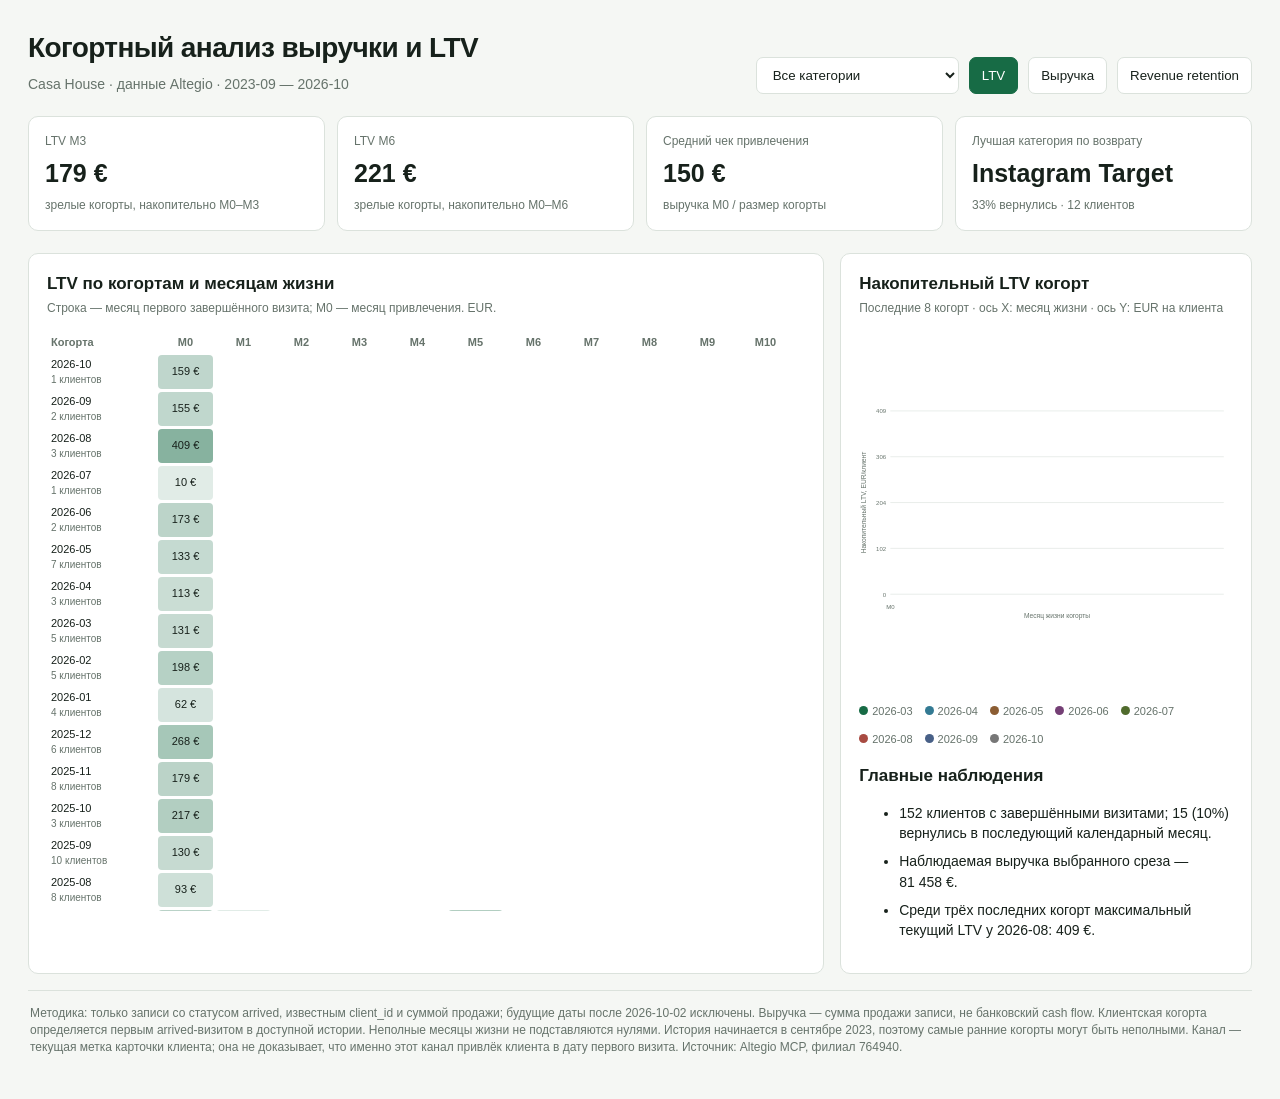
==== dashboards/index.html @ e042824f "Add Altegio cohort and LTV dashboard Co-authored-by: Cursor <cursoragent@cursor.com>" ====
<!doctype html>
<html lang="ru">
<head>
  <meta charset="utf-8">
  <meta name="viewport" content="width=device-width,initial-scale=1">
  <title>Casa House — когорты и LTV</title>
  <style>
    :root{--bg:#f5f7f4;--panel:#fff;--ink:#17211b;--muted:#66736b;--line:#dbe2dc;--accent:#176b45;--accent2:#96c7aa;--warn:#9a5b13}
    *{box-sizing:border-box} body{margin:0;background:var(--bg);color:var(--ink);font:14px/1.45 Inter,Segoe UI,Arial,sans-serif}
    .wrap{max-width:1440px;margin:auto;padding:28px}.top{display:flex;justify-content:space-between;gap:24px;align-items:flex-end}
    h1{font-size:28px;margin:0 0 5px;letter-spacing:-.6px}.sub,.note{color:var(--muted)} .controls{display:flex;gap:10px;flex-wrap:wrap}
    select,button{border:1px solid var(--line);background:var(--panel);padding:9px 12px;border-radius:7px;color:var(--ink)}
    button.active{background:var(--accent);color:#fff;border-color:var(--accent)}
    .kpis{display:grid;grid-template-columns:repeat(4,1fr);gap:12px;margin:22px 0}.kpi{background:var(--panel);border:1px solid var(--line);padding:16px;border-radius:10px}
    .kpi .label{color:var(--muted);font-size:12px}.kpi .value{font-size:25px;font-weight:700;margin:5px 0}.kpi .meta{font-size:12px;color:var(--muted)}
    .grid{display:grid;grid-template-columns:minmax(0,1.45fr) minmax(340px,.75fr);gap:16px}.panel{background:var(--panel);border:1px solid var(--line);border-radius:10px;padding:18px;min-width:0}
    h2{font-size:17px;margin:0 0 3px}.caption{font-size:12px;color:var(--muted);margin-bottom:14px}
    .heat-wrap{overflow:auto;max-height:580px}.heat{border-collapse:separate;border-spacing:3px;width:100%;min-width:760px}
    .heat th{font-size:11px;color:var(--muted);font-weight:600;position:sticky;top:0;background:var(--panel);z-index:1}.heat td{height:34px;text-align:center;font-size:11px;border-radius:4px;min-width:55px}
    .heat td:first-child,.heat th:first-child{text-align:left;position:sticky;left:0;background:var(--panel);z-index:2;min-width:105px}
    .cohort-size{display:block;color:var(--muted);font-size:10px}.chart{width:100%;height:360px}.legend{display:flex;gap:12px;flex-wrap:wrap;font-size:11px;color:var(--muted);margin-top:8px}
    .dot{width:9px;height:9px;border-radius:50%;display:inline-block;margin-right:4px}.insights{margin-top:16px}.insights li{margin:8px 0}
    .foot{margin-top:16px;padding:14px 2px;border-top:1px solid var(--line);font-size:12px;color:var(--muted)}
    @media(max-width:900px){.wrap{padding:16px}.top{display:block}.controls{margin-top:14px}.kpis{grid-template-columns:repeat(2,1fr)}.grid{grid-template-columns:1fr}}
  </style>
</head>
<body>
<main class="wrap">
  <div class="top">
    <div><h1>Когортный анализ выручки и LTV</h1><div class="sub">Casa House · данные Altegio · <span id="period"></span></div></div>
    <div class="controls">
      <select id="channel" aria-label="Маркетинговый канал"></select>
      <button class="metric active" data-metric="ltv">LTV</button>
      <button class="metric" data-metric="revenue">Выручка</button>
      <button class="metric" data-metric="retention">Revenue retention</button>
    </div>
  </div>
  <section class="kpis">
    <div class="kpi"><div class="label">LTV M3</div><div class="value" id="m3">—</div><div class="meta">зрелые когорты, накопительно M0–M3</div></div>
    <div class="kpi"><div class="label">LTV M6</div><div class="value" id="m6">—</div><div class="meta">зрелые когорты, накопительно M0–M6</div></div>
    <div class="kpi"><div class="label">Средний чек привлечения</div><div class="value" id="m0">—</div><div class="meta">выручка M0 / размер когорты</div></div>
    <div class="kpi"><div class="label">Лучшая категория по возврату</div><div class="value" id="topChannel">—</div><div class="meta" id="topChannelMeta">доля клиентов с визитом M1+</div></div>
  </section>
  <div class="grid">
    <section class="panel">
      <h2 id="heatTitle">LTV по когортам и месяцам жизни</h2>
      <div class="caption">Строка — месяц первого завершённого визита; M0 — месяц привлечения. EUR.</div>
      <div class="heat-wrap"><table class="heat" id="heat"></table></div>
    </section>
    <section class="panel">
      <h2>Накопительный LTV когорт</h2>
      <div class="caption">Последние 8 когорт · ось X: месяц жизни · ось Y: EUR на клиента</div>
      <svg class="chart" id="chart" viewBox="0 0 620 360" role="img" aria-label="Кривые накопительного LTV"></svg>
      <div class="legend" id="legend"></div>
      <div class="insights"><h2>Главные наблюдения</h2><ul id="insights"></ul></div>
    </section>
  </div>
  <div class="foot">
    Методика: только записи со статусом arrived, известным client_id и суммой продажи; будущие даты после 2026-10-02 исключены.
    Выручка — сумма продажи записи, не банковский cash flow. Клиентская когорта определяется первым arrived-визитом в доступной истории.
    Неполные месяцы жизни не подставляются нулями. История начинается в сентябре 2023, поэтому самые ранние когорты могут быть неполными.
    Канал — текущая метка карточки клиента; она не доказывает, что именно этот канал привлёк клиента в дату первого визита.
    Источник: Altegio MCP, филиал 764940.
  </div>
</main>
<script>
const DATA=[{"client_id":153761748,"month":"2023-09","revenue":23.18,"visits":1,"cohort":"2023-09","age":0,"channel":"Без маркетинговой метки"},{"client_id":153761790,"month":"2023-09","revenue":112.14,"visits":1,"cohort":"2023-09","age":0,"channel":"Instagram Target"},{"client_id":154278441,"month":"2023-09","revenue":102.33,"visits":2,"cohort":"2023-09","age":0,"channel":"Без маркетинговой метки"},{"client_id":154916694,"month":"2023-09","revenue":21.0,"visits":1,"cohort":"2023-09","age":0,"channel":"Без маркетинговой метки"},{"client_id":153614853,"month":"2023-10","revenue":52.0,"visits":2,"cohort":"2023-10","age":0,"channel":"Instagram Target"},{"client_id":153761742,"month":"2023-10","revenue":31.0,"visits":1,"cohort":"2023-10","age":0,"channel":"Без маркетинговой метки"},{"client_id":153761748,"month":"2023-10","revenue":832.54,"visits":14,"cohort":"2023-09","age":1,"channel":"Без маркетинговой метки"},{"client_id":153761790,"month":"2023-10","revenue":302.65,"visits":3,"cohort":"2023-09","age":1,"channel":"Instagram Target"},{"client_id":154278441,"month":"2023-10","revenue":290.88,"visits":7,"cohort":"2023-09","age":1,"channel":"Без маркетинговой метки"},{"client_id":155169674,"month":"2023-10","revenue":24.0,"visits":1,"cohort":"2023-10","age":0,"channel":"Без маркетинговой метки"},{"client_id":155169994,"month":"2023-10","revenue":9.35,"visits":1,"cohort":"2023-10","age":0,"channel":"Без маркетинговой метки"},{"client_id":155170755,"month":"2023-10","revenue":171.0,"visits":2,"cohort":"2023-10","age":0,"channel":"Без маркетинговой метки"},{"client_id":155494317,"month":"2023-10","revenue":150.0,"visits":1,"cohort":"2023-10","age":0,"channel":"Без маркетинговой метки"},{"client_id":153614853,"month":"2023-11","revenue":31.0,"visits":1,"cohort":"2023-10","age":1,"channel":"Instagram Target"},{"client_id":153761748,"month":"2023-11","revenue":769.85,"visits":6,"cohort":"2023-09","age":2,"channel":"Без маркетинговой метки"},{"client_id":153761790,"month":"2023-11","revenue":275.9,"visits":3,"cohort":"2023-09","age":2,"channel":"Instagram Target"},{"client_id":154278441,"month":"2023-11","revenue":1286.31,"visits":14,"cohort":"2023-09","age":2,"channel":"Без маркетинговой метки"},{"client_id":155739421,"month":"2023-11","revenue":110.0,"visits":1,"cohort":"2023-11","age":0,"channel":"Без маркетинговой метки"},{"client_id":155803812,"month":"2023-11","revenue":102.0,"visits":1,"cohort":"2023-11","age":0,"channel":"Без маркетинговой метки"},{"client_id":155818554,"month":"2023-11","revenue":34.0,"visits":1,"cohort":"2023-11","age":0,"channel":"Без маркетинговой метки"},{"client_id":156059361,"month":"2023-11","revenue":95.0,"visits":1,"cohort":"2023-11","age":0,"channel":"Без маркетинговой метки"},{"client_id":156081767,"month":"2023-11","revenue":30.0,"visits":1,"cohort":"2023-11","age":0,"channel":"Без маркетинговой метки"},{"client_id":156122861,"month":"2023-11","revenue":90.0,"visits":1,"cohort":"2023-11","age":0,"channel":"Без маркетинговой метки"},{"client_id":156232865,"month":"2023-11","revenue":35.0,"visits":1,"cohort":"2023-11","age":0,"channel":"Без маркетинговой метки"},{"client_id":153761748,"month":"2023-12","revenue":91.67,"visits":2,"cohort":"2023-09","age":3,"channel":"Без маркетинговой метки"},{"client_id":153761790,"month":"2023-12","revenue":80.1,"visits":1,"cohort":"2023-09","age":3,"channel":"Instagram Target"},{"client_id":153761742,"month":"2024-01","revenue":84.55,"visits":1,"cohort":"2023-10","age":3,"channel":"Без маркетинговой метки"},{"client_id":153761748,"month":"2024-01","revenue":281.24,"visits":6,"cohort":"2023-09","age":4,"channel":"Без маркетинговой метки"},{"client_id":153761790,"month":"2024-01","revenue":10.68,"visits":1,"cohort":"2023-09","age":4,"channel":"Instagram Target"},{"client_id":157212217,"month":"2024-01","revenue":180.0,"visits":2,"cohort":"2024-01","age":0,"channel":"Без маркетинговой метки"},{"client_id":157288006,"month":"2024-01","revenue":95.0,"visits":1,"cohort":"2024-01","age":0,"channel":"Без маркетинговой метки"},{"client_id":153761748,"month":"2024-02","revenue":367.57,"visits":7,"cohort":"2023-09","age":5,"channel":"Без маркетинговой метки"},{"client_id":153761790,"month":"2024-02","revenue":204.7,"visits":1,"cohort":"2023-09","age":5,"channel":"Instagram Target"},{"client_id":155327730,"month":"2024-02","revenue":28.0,"visits":1,"cohort":"2024-02","age":0,"channel":"Без маркетинговой метки"},{"client_id":153761748,"month":"2024-03","revenue":697.76,"visits":9,"cohort":"2023-09","age":6,"channel":"Без маркетинговой метки"},{"client_id":153761790,"month":"2024-03","revenue":176.22,"visits":4,"cohort":"2023-09","age":6,"channel":"Instagram Target"},{"client_id":153761801,"month":"2024-03","revenue":28.0,"visits":1,"cohort":"2024-03","age":0,"channel":"Без маркетинговой метки"},{"client_id":158802841,"month":"2024-03","revenue":140.0,"visits":1,"cohort":"2024-03","age":0,"channel":"Без маркетинговой метки"},{"client_id":153614853,"month":"2024-04","revenue":26.7,"visits":1,"cohort":"2023-10","age":6,"channel":"Instagram Target"},{"client_id":153761742,"month":"2024-04","revenue":301.71,"visits":3,"cohort":"2023-10","age":6,"channel":"Без маркетинговой метки"},{"client_id":153761748,"month":"2024-04","revenue":702.21,"visits":9,"cohort":"2023-09","age":7,"channel":"Без маркетинговой метки"},{"client_id":153761779,"month":"2024-04","revenue":85.0,"visits":1,"cohort":"2024-04","age":0,"channel":"Без маркетинговой метки"},{"client_id":153761790,"month":"2024-04","revenue":239.41,"visits":3,"cohort":"2023-09","age":7,"channel":"Instagram Target"},{"client_id":153763991,"month":"2024-04","revenue":399.9,"visits":3,"cohort":"2024-04","age":0,"channel":"Instagram Target"},{"client_id":154385954,"month":"2024-04","revenue":120.0,"visits":1,"cohort":"2024-04","age":0,"channel":"Instagram Target"},{"client_id":155818554,"month":"2024-04","revenue":800.0,"visits":1,"cohort":"2023-11","age":5,"channel":"Без маркетинговой метки"},{"client_id":155895965,"month":"2024-04","revenue":330.0,"visits":1,"cohort":"2024-04","age":0,"channel":"Без маркетинговой метки"},{"client_id":158764112,"month":"2024-04","revenue":30.0,"visits":1,"cohort":"2024-04","age":0,"channel":"Без маркетинговой метки"},{"client_id":158873533,"month":"2024-04","revenue":150.0,"visits":1,"cohort":"2024-04","age":0,"channel":"Без маркетинговой метки"},{"client_id":158896602,"month":"2024-04","revenue":140.0,"visits":1,"cohort":"2024-04","age":0,"channel":"Без маркетинговой метки"},{"client_id":158898529,"month":"2024-04","revenue":95.0,"visits":1,"cohort":"2024-04","age":0,"channel":"Без маркетинговой метки"},{"client_id":158962919,"month":"2024-04","revenue":95.0,"visits":1,"cohort":"2024-04","age":0,"channel":"Без маркетинговой метки"},{"client_id":158973062,"month":"2024-04","revenue":115.0,"visits":3,"cohort":"2024-04","age":0,"channel":"Без маркетинговой метки"},{"client_id":159277956,"month":"2024-04","revenue":110.0,"visits":1,"cohort":"2024-04","age":0,"channel":"Без маркетинговой метки"},{"client_id":159294472,"month":"2024-04","revenue":394.0,"visits":2,"cohort":"2024-04","age":0,"channel":"Без маркетинговой метки"},{"client_id":153614853,"month":"2024-05","revenue":44.5,"visits":1,"cohort":"2023-10","age":7,"channel":"Instagram Target"},{"client_id":153761748,"month":"2024-05","revenue":731.71,"visits":3,"cohort":"2023-09","age":8,"channel":"Без маркетинговой метки"},{"client_id":153761790,"month":"2024-05","revenue":11.57,"visits":1,"cohort":"2023-09","age":8,"channel":"Instagram Target"},{"client_id":160080041,"month":"2024-05","revenue":159.0,"visits":1,"cohort":"2024-05","age":0,"channel":"Без маркетинговой метки"},{"client_id":160107156,"month":"2024-05","revenue":95.0,"visits":1,"cohort":"2024-05","age":0,"channel":"Без маркетинговой метки"},{"client_id":153761748,"month":"2024-06","revenue":218.4,"visits":4,"cohort":"2023-09","age":9,"channel":"Без маркетинговой метки"},{"client_id":153761767,"month":"2024-06","revenue":800.0,"visits":1,"cohort":"2024-06","age":0,"channel":"Без маркетинговой метки"},{"client_id":153761748,"month":"2024-07","revenue":696.87,"visits":7,"cohort":"2023-09","age":10,"channel":"Без маркетинговой метки"},{"client_id":153761790,"month":"2024-07","revenue":718.23,"visits":6,"cohort":"2023-09","age":10,"channel":"Instagram Target"},{"client_id":153763991,"month":"2024-07","revenue":354.22,"visits":4,"cohort":"2024-04","age":3,"channel":"Instagram Target"},{"client_id":155803812,"month":"2024-07","revenue":21.0,"visits":1,"cohort":"2023-11","age":8,"channel":"Без маркетинговой метки"},{"client_id":155818554,"month":"2024-07","revenue":263.65,"visits":4,"cohort":"2023-11","age":8,"channel":"Без маркетинговой метки"},{"client_id":161873631,"month":"2024-07","revenue":50.0,"visits":1,"cohort":"2024-07","age":0,"channel":"Без маркетинговой метки"},{"client_id":153761742,"month":"2024-08","revenue":95.0,"visits":1,"cohort":"2023-10","age":10,"channel":"Без маркетинговой метки"},{"client_id":153761748,"month":"2024-08","revenue":773.41,"visits":8,"cohort":"2023-09","age":11,"channel":"Без маркетинговой метки"},{"client_id":153761790,"month":"2024-08","revenue":498.4,"visits":7,"cohort":"2023-09","age":11,"channel":"Instagram Target"},{"client_id":153763991,"month":"2024-08","revenue":206.25,"visits":3,"cohort":"2024-04","age":4,"channel":"Instagram Target"},{"client_id":154278441,"month":"2024-08","revenue":231.4,"visits":2,"cohort":"2023-09","age":11,"channel":"Без маркетинговой метки"},{"client_id":162089321,"month":"2024-08","revenue":150.0,"visits":1,"cohort":"2024-08","age":0,"channel":"Без маркетинговой метки"},{"client_id":162107650,"month":"2024-08","revenue":65.0,"visits":1,"cohort":"2024-08","age":0,"channel":"Без маркетинговой метки"},{"client_id":153761742,"month":"2024-09","revenue":8.9,"visits":1,"cohort":"2023-10","age":11,"channel":"Без маркетинговой метки"},{"client_id":153761748,"month":"2024-09","revenue":997.69,"visits":12,"cohort":"2023-09","age":12,"channel":"Без маркетинговой метки"},{"client_id":153761790,"month":"2024-09","revenue":672.21,"visits":7,"cohort":"2023-09","age":12,"channel":"Instagram Target"},{"client_id":154385954,"month":"2024-09","revenue":84.6,"visits":1,"cohort":"2024-04","age":5,"channel":"Instagram Target"},{"client_id":162835667,"month":"2024-09","revenue":30.0,"visits":1,"cohort":"2024-09","age":0,"channel":"Без маркетинговой метки"},{"client_id":163456865,"month":"2024-09","revenue":17.0,"visits":1,"cohort":"2024-09","age":0,"channel":"Без маркетинговой метки"},{"client_id":153761748,"month":"2024-10","revenue":1224.64,"visits":14,"cohort":"2023-09","age":13,"channel":"Без маркетинговой метки"},{"client_id":153761790,"month":"2024-10","revenue":797.11,"visits":8,"cohort":"2023-09","age":13,"channel":"Instagram Target"},{"client_id":153763991,"month":"2024-10","revenue":93.45,"visits":1,"cohort":"2024-04","age":6,"channel":"Instagram Target"},{"client_id":154278441,"month":"2024-10","revenue":810.79,"visits":8,"cohort":"2023-09","age":13,"channel":"Без маркетинговой метки"},{"client_id":156081767,"month":"2024-10","revenue":0.0,"visits":1,"cohort":"2023-11","age":11,"channel":"Без маркетинговой метки"},{"client_id":163781222,"month":"2024-10","revenue":95.0,"visits":1,"cohort":"2024-10","age":0,"channel":"Без маркетинговой метки"},{"client_id":163820938,"month":"2024-10","revenue":120.0,"visits":1,"cohort":"2024-10","age":0,"channel":"Без маркетинговой метки"},{"client_id":163926652,"month":"2024-10","revenue":115.0,"visits":1,"cohort":"2024-10","age":0,"channel":"Без маркетинговой метки"},{"client_id":164232937,"month":"2024-10","revenue":115.0,"visits":1,"cohort":"2024-10","age":0,"channel":"Без маркетинговой метки"},{"client_id":153614847,"month":"2024-11","revenue":85.0,"visits":1,"cohort":"2024-11","age":0,"channel":"Без маркетинговой метки"},{"client_id":153614853,"month":"2024-11","revenue":615.85,"visits":4,"cohort":"2023-10","age":13,"channel":"Instagram Target"},{"client_id":153761742,"month":"2024-11","revenue":213.6,"visits":2,"cohort":"2023-10","age":13,"channel":"Без маркетинговой метки"},{"client_id":153761748,"month":"2024-11","revenue":1193.49,"visits":12,"cohort":"2023-09","age":14,"channel":"Без маркетинговой метки"},{"client_id":153761767,"month":"2024-11","revenue":124.6,"visits":1,"cohort":"2024-06","age":5,"channel":"Без маркетинговой метки"},{"client_id":153761790,"month":"2024-11","revenue":1681.35,"visits":12,"cohort":"2023-09","age":14,"channel":"Instagram Target"},{"client_id":153763991,"month":"2024-11","revenue":1430.71,"visits":11,"cohort":"2024-04","age":7,"channel":"Instagram Target"},{"client_id":154278441,"month":"2024-11","revenue":106.8,"visits":1,"cohort":"2023-09","age":14,"channel":"Без маркетинговой метки"},{"client_id":154385954,"month":"2024-11","revenue":42.3,"visits":1,"cohort":"2024-04","age":7,"channel":"Instagram Target"},{"client_id":160107156,"month":"2024-11","revenue":150.0,"visits":1,"cohort":"2024-05","age":6,"channel":"Без маркетинговой метки"},{"client_id":164500538,"month":"2024-11","revenue":235.0,"visits":2,"cohort":"2024-11","age":0,"channel":"Без маркетинговой метки"},{"client_id":164784622,"month":"2024-11","revenue":10.0,"visits":1,"cohort":"2024-11","age":0,"channel":"Без маркетинговой метки"},{"client_id":164784641,"month":"2024-11","revenue":120.0,"visits":1,"cohort":"2024-11","age":0,"channel":"Без маркетинговой метки"},{"client_id":164798541,"month":"2024-11","revenue":95.0,"visits":1,"cohort":"2024-11","age":0,"channel":"Без маркетинговой метки"},{"client_id":165149963,"month":"2024-11","revenue":300.0,"visits":1,"cohort":"2024-11","age":0,"channel":"Без маркетинговой метки"},{"client_id":153761742,"month":"2024-12","revenue":0.0,"visits":2,"cohort":"2023-10","age":14,"channel":"Без маркетинговой метки"},{"client_id":153761748,"month":"2024-12","revenue":133.5,"visits":2,"cohort":"2023-09","age":15,"channel":"Без маркетинговой метки"},{"client_id":153761790,"month":"2024-12","revenue":84.55,"visits":1,"cohort":"2023-09","age":15,"channel":"Instagram Target"},{"client_id":153763991,"month":"2024-12","revenue":213.6,"visits":3,"cohort":"2024-04","age":8,"channel":"Instagram Target"},{"client_id":154278441,"month":"2024-12","revenue":360.45,"visits":4,"cohort":"2023-09","age":15,"channel":"Без маркетинговой метки"},{"client_id":165262651,"month":"2024-12","revenue":515.0,"visits":1,"cohort":"2024-12","age":0,"channel":"Без маркетинговой метки"},{"client_id":165681209,"month":"2024-12","revenue":115.0,"visits":1,"cohort":"2024-12","age":0,"channel":"Без маркетинговой метки"},{"client_id":153614853,"month":"2025-01","revenue":289.25,"visits":3,"cohort":"2023-10","age":15,"channel":"Instagram Target"},{"client_id":153761742,"month":"2025-01","revenue":8.9,"visits":1,"cohort":"2023-10","age":15,"channel":"Без маркетинговой метки"},{"client_id":153761748,"month":"2025-01","revenue":311.5,"visits":6,"cohort":"2023-09","age":16,"channel":"Без маркетинговой метки"},{"client_id":153761790,"month":"2025-01","revenue":0.0,"visits":1,"cohort":"2023-09","age":16,"channel":"Instagram Target"},{"client_id":153763991,"month":"2025-01","revenue":115.7,"visits":3,"cohort":"2024-04","age":9,"channel":"Instagram Target"},{"client_id":166580262,"month":"2025-01","revenue":0.0,"visits":1,"cohort":"2025-01","age":0,"channel":"Без маркетинговой метки"},{"client_id":166684093,"month":"2025-01","revenue":120.0,"visits":1,"cohort":"2025-01","age":0,"channel":"Без маркетинговой метки"},{"client_id":166828646,"month":"2025-01","revenue":140.0,"visits":1,"cohort":"2025-01","age":0,"channel":"Без маркетинговой метки"},{"client_id":166875135,"month":"2025-01","revenue":300.0,"visits":1,"cohort":"2025-01","age":0,"channel":"Без маркетинговой метки"},{"client_id":153614853,"month":"2025-02","revenue":178.0,"visits":1,"cohort":"2023-10","age":16,"channel":"Instagram Target"},{"client_id":153761748,"month":"2025-02","revenue":80.1,"visits":2,"cohort":"2023-09","age":17,"channel":"Без маркетинговой метки"},{"client_id":153761790,"month":"2025-02","revenue":80.1,"visits":3,"cohort":"2023-09","age":17,"channel":"Instagram Target"},{"client_id":166875135,"month":"2025-02","revenue":384.55,"visits":2,"cohort":"2025-01","age":1,"channel":"Без маркетинговой метки"},{"client_id":153614853,"month":"2025-03","revenue":8.9,"visits":1,"cohort":"2023-10","age":17,"channel":"Instagram Target"},{"client_id":153761742,"month":"2025-03","revenue":155.75,"visits":4,"cohort":"2023-10","age":17,"channel":"Без маркетинговой метки"},{"client_id":153761748,"month":"2025-03","revenue":178.0,"visits":5,"cohort":"2023-09","age":18,"channel":"Без маркетинговой метки"},{"client_id":153761790,"month":"2025-03","revenue":221.61,"visits":3,"cohort":"2023-09","age":18,"channel":"Instagram Target"},{"client_id":153763991,"month":"2025-03","revenue":614.1,"visits":9,"cohort":"2024-04","age":11,"channel":"Instagram Target"},{"client_id":166580262,"month":"2025-03","revenue":30.0,"visits":1,"cohort":"2025-01","age":2,"channel":"Без маркетинговой метки"},{"client_id":168554685,"month":"2025-03","revenue":80.0,"visits":2,"cohort":"2025-03","age":0,"channel":"Без маркетинговой метки"},{"client_id":168755983,"month":"2025-03","revenue":210.0,"visits":2,"cohort":"2025-03","age":0,"channel":"Без маркетинговой метки"},{"client_id":153761748,"month":"2025-04","revenue":3.35,"visits":1,"cohort":"2023-09","age":19,"channel":"Без маркетинговой метки"},{"client_id":153761790,"month":"2025-04","revenue":258.05,"visits":6,"cohort":"2023-09","age":19,"channel":"Instagram Target"},{"client_id":153763991,"month":"2025-04","revenue":159.31,"visits":3,"cohort":"2024-04","age":12,"channel":"Instagram Target"},{"client_id":169623187,"month":"2025-04","revenue":240.0,"visits":2,"cohort":"2025-04","age":0,"channel":"Без маркетинговой метки"},{"client_id":153761748,"month":"2025-05","revenue":594.0,"visits":7,"cohort":"2023-09","age":20,"channel":"Без маркетинговой метки"},{"client_id":153761790,"month":"2025-05","revenue":243.15,"visits":12,"cohort":"2023-09","age":20,"channel":"Instagram Target"},{"client_id":170262513,"month":"2025-05","revenue":105.0,"visits":1,"cohort":"2025-05","age":0,"channel":"Без маркетинговой метки"},{"client_id":170357721,"month":"2025-05","revenue":40.0,"visits":1,"cohort":"2025-05","age":0,"channel":"Без маркетинговой метки"},{"client_id":170539470,"month":"2025-05","revenue":400.0,"visits":1,"cohort":"2025-05","age":0,"channel":"Без маркетинговой метки"},{"client_id":170564317,"month":"2025-05","revenue":115.0,"visits":1,"cohort":"2025-05","age":0,"channel":"Без маркетинговой метки"},{"client_id":170601918,"month":"2025-05","revenue":30.0,"visits":1,"cohort":"2025-05","age":0,"channel":"Без маркетинговой метки"},{"client_id":170607389,"month":"2025-05","revenue":140.0,"visits":1,"cohort":"2025-05","age":0,"channel":"Без маркетинговой метки"},{"client_id":170622195,"month":"2025-05","revenue":95.0,"visits":1,"cohort":"2025-05","age":0,"channel":"Без маркетинговой метки"},{"client_id":153761742,"month":"2025-06","revenue":534.37,"visits":8,"cohort":"2023-10","age":20,"channel":"Без маркетинговой метки"},{"client_id":153761748,"month":"2025-06","revenue":399.35,"visits":14,"cohort":"2023-09","age":21,"channel":"Без маркетинговой метки"},{"client_id":153761790,"month":"2025-06","revenue":7106.13,"visits":17,"cohort":"2023-09","age":21,"channel":"Instagram Target"},{"client_id":153763991,"month":"2025-06","revenue":571.29,"visits":13,"cohort":"2024-04","age":14,"channel":"Instagram Target"},{"client_id":170698420,"month":"2025-06","revenue":60.0,"visits":1,"cohort":"2025-06","age":0,"channel":"Без маркетинговой метки"},{"client_id":170708044,"month":"2025-06","revenue":95.0,"visits":1,"cohort":"2025-06","age":0,"channel":"Без маркетинговой метки"},{"client_id":170759942,"month":"2025-06","revenue":159.0,"visits":1,"cohort":"2025-06","age":0,"channel":"Без маркетинговой метки"},{"client_id":171160646,"month":"2025-06","revenue":140.0,"visits":1,"cohort":"2025-06","age":0,"channel":"Без маркетинговой метки"},{"client_id":171239705,"month":"2025-06","revenue":450.0,"visits":1,"cohort":"2025-06","age":0,"channel":"Без маркетинговой метки"},{"client_id":171333267,"month":"2025-06","revenue":159.0,"visits":1,"cohort":"2025-06","age":0,"channel":"Без маркетинговой метки"},{"client_id":171496857,"month":"2025-06","revenue":159.0,"visits":1,"cohort":"2025-06","age":0,"channel":"Без маркетинговой метки"},{"client_id":171524235,"month":"2025-06","revenue":159.0,"visits":1,"cohort":"2025-06","age":0,"channel":"Без маркетинговой метки"},{"client_id":153761748,"month":"2025-07","revenue":31.45,"visits":3,"cohort":"2023-09","age":22,"channel":"Без маркетинговой метки"},{"client_id":153761790,"month":"2025-07","revenue":660.53,"visits":18,"cohort":"2023-09","age":22,"channel":"Instagram Target"},{"client_id":154385954,"month":"2025-07","revenue":83.7,"visits":2,"cohort":"2024-04","age":15,"channel":"Instagram Target"},{"client_id":170753109,"month":"2025-07","revenue":325.0,"visits":3,"cohort":"2025-07","age":0,"channel":"Без маркетинговой метки"},{"client_id":171946369,"month":"2025-07","revenue":159.0,"visits":1,"cohort":"2025-07","age":0,"channel":"Без маркетинговой метки"},{"client_id":171969512,"month":"2025-07","revenue":259.0,"visits":1,"cohort":"2025-07","age":0,"channel":"Без маркетинговой метки"},{"client_id":172305895,"month":"2025-07","revenue":159.0,"visits":1,"cohort":"2025-07","age":0,"channel":"Без маркетинговой метки"},{"client_id":172333729,"month":"2025-07","revenue":27.0,"visits":1,"cohort":"2025-07","age":0,"channel":"Без маркетинговой метки"},{"client_id":172457021,"month":"2025-07","revenue":355.0,"visits":2,"cohort":"2025-07","age":0,"channel":"Без маркетинговой метки"},{"client_id":172475432,"month":"2025-07","revenue":60.0,"visits":1,"cohort":"2025-07","age":0,"channel":"Без маркетинговой метки"},{"client_id":172510025,"month":"2025-07","revenue":159.0,"visits":1,"cohort":"2025-07","age":0,"channel":"Без маркетинговой метки"},{"client_id":153761742,"month":"2025-08","revenue":62.3,"visits":1,"cohort":"2023-10","age":22,"channel":"Без маркетинговой метки"},{"client_id":153761748,"month":"2025-08","revenue":391.6,"visits":8,"cohort":"2023-09","age":23,"channel":"Без маркетинговой метки"},{"client_id":153761790,"month":"2025-08","revenue":929.28,"visits":12,"cohort":"2023-09","age":23,"channel":"Instagram Target"},{"client_id":170753109,"month":"2025-08","revenue":90.0,"visits":2,"cohort":"2025-07","age":1,"channel":"Без маркетинговой метки"},{"client_id":172980682,"month":"2025-08","revenue":50.0,"visits":1,"cohort":"2025-08","age":0,"channel":"Без маркетинговой метки"},{"client_id":172981109,"month":"2025-08","revenue":49.5,"visits":1,"cohort":"2025-08","age":0,"channel":"Без маркетинговой метки"},{"client_id":172997164,"month":"2025-08","revenue":143.1,"visits":1,"cohort":"2025-08","age":0,"channel":"Без маркетинговой метки"},{"client_id":173049964,"month":"2025-08","revenue":36.0,"visits":1,"cohort":"2025-08","age":0,"channel":"Без маркетинговой метки"},{"client_id":173052540,"month":"2025-08","revenue":94.5,"visits":1,"cohort":"2025-08","age":0,"channel":"Без маркетинговой метки"},{"client_id":173078150,"month":"2025-08","revenue":95.0,"visits":1,"cohort":"2025-08","age":0,"channel":"Без маркетинговой метки"},{"client_id":173140997,"month":"2025-08","revenue":135.0,"visits":1,"cohort":"2025-08","age":0,"channel":"Без маркетинговой метки"},{"client_id":173288851,"month":"2025-08","revenue":140.0,"visits":1,"cohort":"2025-08","age":0,"channel":"Без маркетинговой метки"},{"client_id":153614853,"month":"2025-09","revenue":98.75,"visits":2,"cohort":"2023-10","age":23,"channel":"Instagram Target"},{"client_id":153761742,"month":"2025-09","revenue":302.3,"visits":3,"cohort":"2023-10","age":23,"channel":"Без маркетинговой метки"},{"client_id":153761748,"month":"2025-09","revenue":842.02,"visits":9,"cohort":"2023-09","age":24,"channel":"Без маркетинговой метки"},{"client_id":153761790,"month":"2025-09","revenue":543.5,"visits":13,"cohort":"2023-09","age":24,"channel":"Instagram Target"},{"client_id":153763991,"month":"2025-09","revenue":8.9,"visits":1,"cohort":"2024-04","age":17,"channel":"Instagram Target"},{"client_id":173399946,"month":"2025-09","revenue":110.0,"visits":1,"cohort":"2025-09","age":0,"channel":"Без маркетинговой метки"},{"client_id":173506557,"month":"2025-09","revenue":85.5,"visits":1,"cohort":"2025-09","age":0,"channel":"Без маркетинговой метки"},{"client_id":173535557,"month":"2025-09","revenue":126.0,"visits":1,"cohort":"2025-09","age":0,"channel":"Без маркетинговой метки"},{"client_id":173927536,"month":"2025-09","revenue":200.0,"visits":1,"cohort":"2025-09","age":0,"channel":"Без маркетинговой метки"},{"client_id":173941437,"month":"2025-09","revenue":240.0,"visits":1,"cohort":"2025-09","age":0,"channel":"Без маркетинговой метки"},{"client_id":173964371,"month":"2025-09","revenue":80.0,"visits":1,"cohort":"2025-09","age":0,"channel":"Без маркетинговой метки"},{"client_id":173964645,"month":"2025-09","revenue":27.0,"visits":1,"cohort":"2025-09","age":0,"channel":"Без маркетинговой метки"},{"client_id":173983997,"month":"2025-09","revenue":190.0,"visits":2,"cohort":"2025-09","age":0,"channel":"Без маркетинговой метки"},{"client_id":174112523,"month":"2025-09","revenue":85.5,"visits":1,"cohort":"2025-09","age":0,"channel":"Без маркетинговой метки"},{"client_id":174247675,"month":"2025-09","revenue":159.0,"visits":1,"cohort":"2025-09","age":0,"channel":"Без маркетинговой метки"},{"client_id":153761742,"month":"2025-10","revenue":130.0,"visits":2,"cohort":"2023-10","age":24,"channel":"Без маркетинговой метки"},{"client_id":153761748,"month":"2025-10","revenue":0.0,"visits":1,"cohort":"2023-09","age":25,"channel":"Без маркетинговой метки"},{"client_id":153761790,"month":"2025-10","revenue":90.0,"visits":2,"cohort":"2023-09","age":25,"channel":"Instagram Target"},{"client_id":154385954,"month":"2025-10","revenue":30.0,"visits":1,"cohort":"2024-04","age":18,"channel":"Instagram Target"},{"client_id":174360917,"month":"2025-10","revenue":40.0,"visits":1,"cohort":"2025-10","age":0,"channel":"Без маркетинговой метки"},{"client_id":174455225,"month":"2025-10","revenue":314.5,"visits":2,"cohort":"2025-10","age":0,"channel":"Без маркетинговой метки"},{"client_id":174668482,"month":"2025-10","revenue":297.5,"visits":3,"cohort":"2025-10","age":0,"channel":"Без маркетинговой метки"},{"client_id":153761742,"month":"2025-11","revenue":8.9,"visits":1,"cohort":"2023-10","age":25,"channel":"Без маркетинговой метки"},{"client_id":153761748,"month":"2025-11","revenue":15.6,"visits":1,"cohort":"2023-09","age":26,"channel":"Без маркетинговой метки"},{"client_id":153761790,"month":"2025-11","revenue":269.1,"visits":3,"cohort":"2023-09","age":26,"channel":"Instagram Target"},{"client_id":175462385,"month":"2025-11","revenue":253.75,"visits":3,"cohort":"2025-11","age":0,"channel":"Без маркетинговой метки"},{"client_id":175517845,"month":"2025-11","revenue":76.5,"visits":2,"cohort":"2025-11","age":0,"channel":"Без маркетинговой метки"},{"client_id":175520049,"month":"2025-11","revenue":120.0,"visits":1,"cohort":"2025-11","age":0,"channel":"Без маркетинговой метки"},{"client_id":175633768,"month":"2025-11","revenue":280.0,"visits":4,"cohort":"2025-11","age":0,"channel":"Без маркетинговой метки"},{"client_id":175700545,"month":"2025-11","revenue":227.5,"visits":3,"cohort":"2025-11","age":0,"channel":"Без маркетинговой метки"},{"client_id":175818695,"month":"2025-11","revenue":60.0,"visits":1,"cohort":"2025-11","age":0,"channel":"Без маркетинговой метки"},{"client_id":175830374,"month":"2025-11","revenue":253.75,"visits":3,"cohort":"2025-11","age":0,"channel":"Без маркетинговой метки"},{"client_id":175984323,"month":"2025-11","revenue":159.1,"visits":1,"cohort":"2025-11","age":0,"channel":"Без маркетинговой метки"},{"client_id":153761742,"month":"2025-12","revenue":17.8,"visits":3,"cohort":"2023-10","age":26,"channel":"Без маркетинговой метки"},{"client_id":153761748,"month":"2025-12","revenue":0.0,"visits":1,"cohort":"2023-09","age":27,"channel":"Без маркетинговой метки"},{"client_id":153761790,"month":"2025-12","revenue":315.14,"visits":8,"cohort":"2023-09","age":27,"channel":"Instagram Target"},{"client_id":154385954,"month":"2025-12","revenue":47.9,"visits":2,"cohort":"2024-04","age":20,"channel":"Instagram Target"},{"client_id":170753109,"month":"2025-12","revenue":1750.0,"visits":3,"cohort":"2025-07","age":5,"channel":"Без маркетинговой метки"},{"client_id":176225081,"month":"2025-12","revenue":400.0,"visits":1,"cohort":"2025-12","age":0,"channel":"Без маркетинговой метки"},{"client_id":176248749,"month":"2025-12","revenue":253.75,"visits":3,"cohort":"2025-12","age":0,"channel":"Без маркетинговой метки"},{"client_id":176289915,"month":"2025-12","revenue":419.1,"visits":4,"cohort":"2025-12","age":0,"channel":"Без маркетинговой метки"},{"client_id":176310334,"month":"2025-12","revenue":253.75,"visits":3,"cohort":"2025-12","age":0,"channel":"Без маркетинговой метки"},{"client_id":176420772,"month":"2025-12","revenue":253.75,"visits":3,"cohort":"2025-12","age":0,"channel":"Без маркетинговой метки"},{"client_id":177135376,"month":"2025-12","revenue":30.0,"visits":1,"cohort":"2025-12","age":0,"channel":"Без маркетинговой метки"},{"client_id":153761748,"month":"2026-01","revenue":26.7,"visits":3,"cohort":"2023-09","age":28,"channel":"Без маркетинговой метки"},{"client_id":153761790,"month":"2026-01","revenue":471.62,"visits":7,"cohort":"2023-09","age":28,"channel":"Instagram Target"},{"client_id":154385954,"month":"2026-01","revenue":27.9,"visits":1,"cohort":"2024-04","age":21,"channel":"Instagram Target"},{"client_id":177589637,"month":"2026-01","revenue":0.0,"visits":1,"cohort":"2026-01","age":0,"channel":"Без маркетинговой метки"},{"client_id":177979010,"month":"2026-01","revenue":120.0,"visits":1,"cohort":"2026-01","age":0,"channel":"Без маркетинговой метки"},{"client_id":178212668,"month":"2026-01","revenue":76.5,"visits":2,"cohort":"2026-01","age":0,"channel":"Без маркетинговой метки"},{"client_id":178260254,"month":"2026-01","revenue":50.0,"visits":1,"cohort":"2026-01","age":0,"channel":"Без маркетинговой метки"},{"client_id":153761748,"month":"2026-02","revenue":0.0,"visits":2,"cohort":"2023-09","age":29,"channel":"Без маркетинговой метки"},{"client_id":153761790,"month":"2026-02","revenue":301.82,"visits":9,"cohort":"2023-09","age":29,"channel":"Instagram Target"},{"client_id":154385954,"month":"2026-02","revenue":0.0,"visits":1,"cohort":"2024-04","age":22,"channel":"Instagram Target"},{"client_id":178442402,"month":"2026-02","revenue":76.5,"visits":2,"cohort":"2026-02","age":0,"channel":"Без маркетинговой метки"},{"client_id":178489234,"month":"2026-02","revenue":555.0,"visits":1,"cohort":"2026-02","age":0,"channel":"Без маркетинговой метки"},{"client_id":178534197,"month":"2026-02","revenue":110.0,"visits":1,"cohort":"2026-02","age":0,"channel":"Без маркетинговой метки"},{"client_id":178539737,"month":"2026-02","revenue":100.0,"visits":1,"cohort":"2026-02","age":0,"channel":"Без маркетинговой метки"},{"client_id":178868328,"month":"2026-02","revenue":150.0,"visits":1,"cohort":"2026-02","age":0,"channel":"Без маркетинговой метки"},{"client_id":153761742,"month":"2026-03","revenue":5100.0,"visits":4,"cohort":"2023-10","age":29,"channel":"Без маркетинговой метки"},{"client_id":153761748,"month":"2026-03","revenue":614.1,"visits":6,"cohort":"2023-09","age":30,"channel":"Без маркетинговой метки"},{"client_id":153761790,"month":"2026-03","revenue":435.0,"visits":7,"cohort":"2023-09","age":30,"channel":"Instagram Target"},{"client_id":154385954,"month":"2026-03","revenue":103.23,"visits":3,"cohort":"2024-04","age":23,"channel":"Instagram Target"},{"client_id":179472977,"month":"2026-03","revenue":159.1,"visits":1,"cohort":"2026-03","age":0,"channel":"Без маркетинговой метки"},{"client_id":179748984,"month":"2026-03","revenue":150.0,"visits":1,"cohort":"2026-03","age":0,"channel":"Без маркетинговой метки"},{"client_id":179760204,"month":"2026-03","revenue":10.0,"visits":1,"cohort":"2026-03","age":0,"channel":"Без маркетинговой метки"},{"client_id":179776543,"month":"2026-03","revenue":110.0,"visits":1,"cohort":"2026-03","age":0,"channel":"Без маркетинговой метки"},{"client_id":179997528,"month":"2026-03","revenue":225.0,"visits":1,"cohort":"2026-03","age":0,"channel":"Без маркетинговой метки"},{"client_id":153761748,"month":"2026-04","revenue":248.4,"visits":3,"cohort":"2023-09","age":31,"channel":"Без маркетинговой метки"},{"client_id":153761790,"month":"2026-04","revenue":144.0,"visits":2,"cohort":"2023-09","age":31,"channel":"Instagram Target"},{"client_id":180441123,"month":"2026-04","revenue":90.0,"visits":2,"cohort":"2026-04","age":0,"channel":"Без маркетинговой метки"},{"client_id":181327686,"month":"2026-04","revenue":110.0,"visits":1,"cohort":"2026-04","age":0,"channel":"Без маркетинговой метки"},{"client_id":181519270,"month":"2026-04","revenue":140.0,"visits":1,"cohort":"2026-04","age":0,"channel":"Без маркетинговой метки"},{"client_id":153761748,"month":"2026-05","revenue":4957.3,"visits":3,"cohort":"2023-09","age":32,"channel":"Без маркетинговой метки"},{"client_id":153761790,"month":"2026-05","revenue":744.0,"visits":9,"cohort":"2023-09","age":32,"channel":"Instagram Target"},{"client_id":154385954,"month":"2026-05","revenue":138.57,"visits":2,"cohort":"2024-04","age":25,"channel":"Instagram Target"},{"client_id":181752938,"month":"2026-05","revenue":20.0,"visits":1,"cohort":"2026-05","age":0,"channel":"Без маркетинговой метки"},{"client_id":181975366,"month":"2026-05","revenue":110.0,"visits":1,"cohort":"2026-05","age":0,"channel":"Instagram Target"},{"client_id":181998420,"month":"2026-05","revenue":150.0,"visits":1,"cohort":"2026-05","age":0,"channel":"Instagram Target"},{"client_id":182026235,"month":"2026-05","revenue":200.0,"visits":1,"cohort":"2026-05","age":0,"channel":"Без маркетинговой метки"},{"client_id":182239971,"month":"2026-05","revenue":260.0,"visits":1,"cohort":"2026-05","age":0,"channel":"Google Maps"},{"client_id":182683823,"month":"2026-05","revenue":159.1,"visits":1,"cohort":"2026-05","age":0,"channel":"Instagram Target"},{"client_id":182697972,"month":"2026-05","revenue":30.0,"visits":1,"cohort":"2026-05","age":0,"channel":"Instagram Target"},{"client_id":153761790,"month":"2026-06","revenue":474.12,"visits":7,"cohort":"2023-09","age":33,"channel":"Instagram Target"},{"client_id":182995046,"month":"2026-06","revenue":76.5,"visits":2,"cohort":"2026-06","age":0,"channel":"Instagram Target"},{"client_id":183049861,"month":"2026-06","revenue":269.1,"visits":1,"cohort":"2026-06","age":0,"channel":"Без маркетинговой метки"},{"client_id":153761742,"month":"2026-07","revenue":212.8,"visits":4,"cohort":"2023-10","age":33,"channel":"Без маркетинговой метки"},{"client_id":153761748,"month":"2026-07","revenue":133.5,"visits":1,"cohort":"2023-09","age":34,"channel":"Без маркетинговой метки"},{"client_id":153761790,"month":"2026-07","revenue":828.3,"visits":9,"cohort":"2023-09","age":34,"channel":"Instagram Target"},{"client_id":184607610,"month":"2026-07","revenue":10.0,"visits":1,"cohort":"2026-07","age":0,"channel":"Без маркетинговой метки"},{"client_id":153761790,"month":"2026-08","revenue":30.0,"visits":2,"cohort":"2023-09","age":35,"channel":"Instagram Target"},{"client_id":184992051,"month":"2026-08","revenue":150.0,"visits":1,"cohort":"2026-08","age":0,"channel":"Без маркетинговой метки"},{"client_id":185182674,"month":"2026-08","revenue":110.0,"visits":1,"cohort":"2026-08","age":0,"channel":"Instagram Target"},{"client_id":185183855,"month":"2026-08","revenue":965.5,"visits":2,"cohort":"2026-08","age":0,"channel":"Без маркетинговой метки"},{"client_id":153614853,"month":"2026-09","revenue":97.9,"visits":1,"cohort":"2023-10","age":35,"channel":"Instagram Target"},{"client_id":153761748,"month":"2026-09","revenue":504.89,"visits":10,"cohort":"2023-09","age":36,"channel":"Без маркетинговой метки"},{"client_id":186788079,"month":"2026-09","revenue":159.1,"visits":1,"cohort":"2026-09","age":0,"channel":"Instagram Target"},{"client_id":186810259,"month":"2026-09","revenue":150.0,"visits":1,"cohort":"2026-09","age":0,"channel":"Instagram Target"},{"client_id":187071232,"month":"2026-10","revenue":159.1,"visits":1,"cohort":"2026-10","age":0,"channel":"Без маркетинговой метки"}];
const META={"lines":10779,"parsed":2700,"excluded_future":4,"excluded_status":1890,"unique_appointments":779,"clients_with_arrived_visits":152,"client_month_rows":280,"min_month":"2023-09","max_month":"2026-10","as_of":"2026-10-02","location_id":764940,"location_name":"Casa House"};
const eur=new Intl.NumberFormat('ru-RU',{style:'currency',currency:'EUR',maximumFractionDigits:0});
const num=new Intl.NumberFormat('ru-RU',{maximumFractionDigits:0});
let metric='ltv';
const channel=document.getElementById('channel');
const channels=['Все категории',...new Set(DATA.map(d=>d.channel))];
channel.innerHTML=channels.map(x=>`<option>${x}</option>`).join('');
document.getElementById('period').textContent=`${META.min_month} — ${META.max_month}`;
document.querySelectorAll('.metric').forEach(b=>b.onclick=()=>{document.querySelectorAll('.metric').forEach(x=>x.classList.remove('active'));b.classList.add('active');metric=b.dataset.metric;render()});
channel.onchange=render;
function selected(){return channel.value==='Все категории'?DATA:DATA.filter(d=>d.channel===channel.value)}
function matrix(rows){
  const cohorts={};
  rows.forEach(r=>{cohorts[r.cohort]??={clients:new Set(),months:{}};cohorts[r.cohort].clients.add(r.client_id);cohorts[r.cohort].months[r.age]=(cohorts[r.cohort].months[r.age]||0)+r.revenue});
  return cohorts;
}
function matureLtv(rows,h){
  const cutoff=new Date(META.as_of+'T00:00:00'); cutoff.setMonth(cutoff.getMonth()-h);
  const eligible=new Set([...new Set(rows.map(r=>r.cohort))].filter(c=>new Date(c+'-01')<=cutoff));
  const clients=new Set(rows.filter(r=>eligible.has(r.cohort)).map(r=>r.client_id));
  const revenue=rows.filter(r=>eligible.has(r.cohort)&&r.age<=h).reduce((s,r)=>s+r.revenue,0);
  return clients.size?revenue/clients.size:0;
}
function renderKpis(rows,cohorts){
  document.getElementById('m3').textContent=eur.format(matureLtv(rows,3));
  document.getElementById('m6').textContent=eur.format(matureLtv(rows,6));
  const clients=new Set(rows.map(r=>r.client_id)).size;
  const m0=rows.filter(r=>r.age===0).reduce((s,r)=>s+r.revenue,0)/(clients||1);
  document.getElementById('m0').textContent=eur.format(m0);
  const byChannel={};
  DATA.forEach(r=>{byChannel[r.channel]??={all:new Set(),repeat:new Set()};byChannel[r.channel].all.add(r.client_id);if(r.age>0)byChannel[r.channel].repeat.add(r.client_id)});
  const ranked=Object.entries(byChannel).map(([k,v])=>[k,v.repeat.size/(v.all.size||1),v.all.size]).filter(x=>x[2]>=3).sort((a,b)=>b[1]-a[1]);
  const top=channel.value==='Все категории'?ranked[0]:ranked.find(x=>x[0]===channel.value);
  document.getElementById('topChannel').textContent=top?top[0]:'—';
  document.getElementById('topChannelMeta').textContent=top?`${(top[1]*100).toFixed(0)}% вернулись · ${top[2]} клиентов`:'недостаточно данных';
}
function heatColor(v,max){
  if(v===null)return 'transparent';
  const t=max?Math.max(0,Math.min(1,v/max)):0;
  return `color-mix(in srgb, #176b45 ${12+t*78}%, white)`;
}
function renderHeat(cohorts){
  const names=Object.keys(cohorts).sort().reverse();
  const maxAge=Math.min(12,Math.max(0,...names.flatMap(c=>Object.keys(cohorts[c].months).map(Number))));
  const vals=[];
  names.forEach(c=>{const x=cohorts[c],size=x.clients.size,m0=x.months[0]||0;for(let m=0;m<=maxAge;m++){const rev=x.months[m];vals.push(rev===undefined?null:metric==='revenue'?rev:metric==='ltv'?rev/size:m0?rev/m0*100:0)}});
  const max=Math.max(...vals.filter(v=>v!==null),1);
  const label=metric==='revenue'?'Выручка':metric==='retention'?'Revenue retention':'LTV';
  document.getElementById('heatTitle').textContent=`${label} по когортам и месяцам жизни`;
  let html='<thead><tr><th>Когорта</th>'+Array.from({length:maxAge+1},(_,i)=>`<th>M${i}</th>`).join('')+'</tr></thead><tbody>';
  names.forEach(c=>{const x=cohorts[c],size=x.clients.size,m0=x.months[0]||0;html+=`<tr><td>${c}<span class="cohort-size">${size} клиентов</span></td>`;
    for(let m=0;m<=maxAge;m++){const rev=x.months[m];let v=rev===undefined?null:metric==='revenue'?rev:metric==='ltv'?rev/size:m0?rev/m0*100:0;
      const text=v===null?'':metric==='retention'?`${v.toFixed(0)}%`:eur.format(v);
      html+=`<td style="background:${heatColor(v,max)};color:${v/max>.55?'white':'var(--ink)'}" title="${c}, M${m}: ${text}">${text}</td>`}
    html+='</tr>'});document.getElementById('heat').innerHTML=html+'</tbody>';
}
function renderChart(cohorts){
  const names=Object.keys(cohorts).sort().slice(-8),maxAge=Math.min(12,Math.max(0,...names.flatMap(c=>Object.keys(cohorts[c].months).map(Number))));
  const series=names.map(c=>{const x=cohorts[c],points=[],size=x.clients.size;let cum=0;for(let m=0;m<=maxAge;m++){cum+=x.months[m]||0;if(x.months[m]!==undefined||m===0)points.push([m,cum/size])}return {name:c,points}});
  const maxY=Math.max(1,...series.flatMap(s=>s.points.map(p=>p[1]))),W=620,H=360,L=52,R=15,T=14,B=42;
  const sx=x=>L+x/(maxAge||1)*(W-L-R),sy=y=>H-B-y/maxY*(H-T-B);
  const colors=['#176b45','#337a93','#8b5d33','#743f75','#506b2d','#a84b42','#486087','#777'];
  let svg='';for(let i=0;i<=4;i++){const y=maxY*i/4;svg+=`<line x1="${L}" y1="${sy(y)}" x2="${W-R}" y2="${sy(y)}" stroke="#dbe2dc"/><text x="${L-7}" y="${sy(y)+4}" text-anchor="end" font-size="10" fill="#66736b">${num.format(y)}</text>`}
  for(let i=0;i<=maxAge;i+=Math.max(1,Math.ceil(maxAge/6)))svg+=`<text x="${sx(i)}" y="${H-17}" text-anchor="middle" font-size="10" fill="#66736b">M${i}</text>`;
  series.forEach((s,i)=>{const d=s.points.map((p,j)=>`${j?'L':'M'}${sx(p[0])},${sy(p[1])}`).join(' ');svg+=`<path d="${d}" fill="none" stroke="${colors[i]}" stroke-width="2.5"/>`});
  svg+=`<text x="${(L+W-R)/2}" y="${H-2}" text-anchor="middle" font-size="11" fill="#66736b">Месяц жизни когорты</text><text transform="translate(12 ${(T+H-B)/2}) rotate(-90)" text-anchor="middle" font-size="11" fill="#66736b">Накопительный LTV, EUR/клиент</text>`;
  document.getElementById('chart').innerHTML=svg;document.getElementById('legend').innerHTML=series.map((s,i)=>`<span><i class="dot" style="background:${colors[i]}"></i>${s.name}</span>`).join('');
}
function renderInsights(rows,cohorts){
  const clients=new Set(rows.map(r=>r.client_id)),repeat=new Set(rows.filter(r=>r.age>0).map(r=>r.client_id));
  const revenue=rows.reduce((s,r)=>s+r.revenue,0),latest=Object.keys(cohorts).sort().slice(-3);
  const latestLtv=latest.map(c=>[c,Object.values(cohorts[c].months).reduce((a,b)=>a+b,0)/cohorts[c].clients.size]).sort((a,b)=>b[1]-a[1])[0];
  const notes=[`${clients.size} клиентов с завершёнными визитами; ${repeat.size} (${(repeat.size/(clients.size||1)*100).toFixed(0)}%) вернулись в последующий календарный месяц.`,`Наблюдаемая выручка выбранного среза — ${eur.format(revenue)}.`,latestLtv?`Среди трёх последних когорт максимальный текущий LTV у ${latestLtv[0]}: ${eur.format(latestLtv[1])}.`:''];
  document.getElementById('insights').innerHTML=notes.filter(Boolean).map(x=>`<li>${x}</li>`).join('');
}
function render(){const rows=selected(),cohorts=matrix(rows);renderKpis(rows,cohorts);renderHeat(cohorts);renderChart(cohorts);renderInsights(rows,cohorts)}
render();
</script>
</body></html>
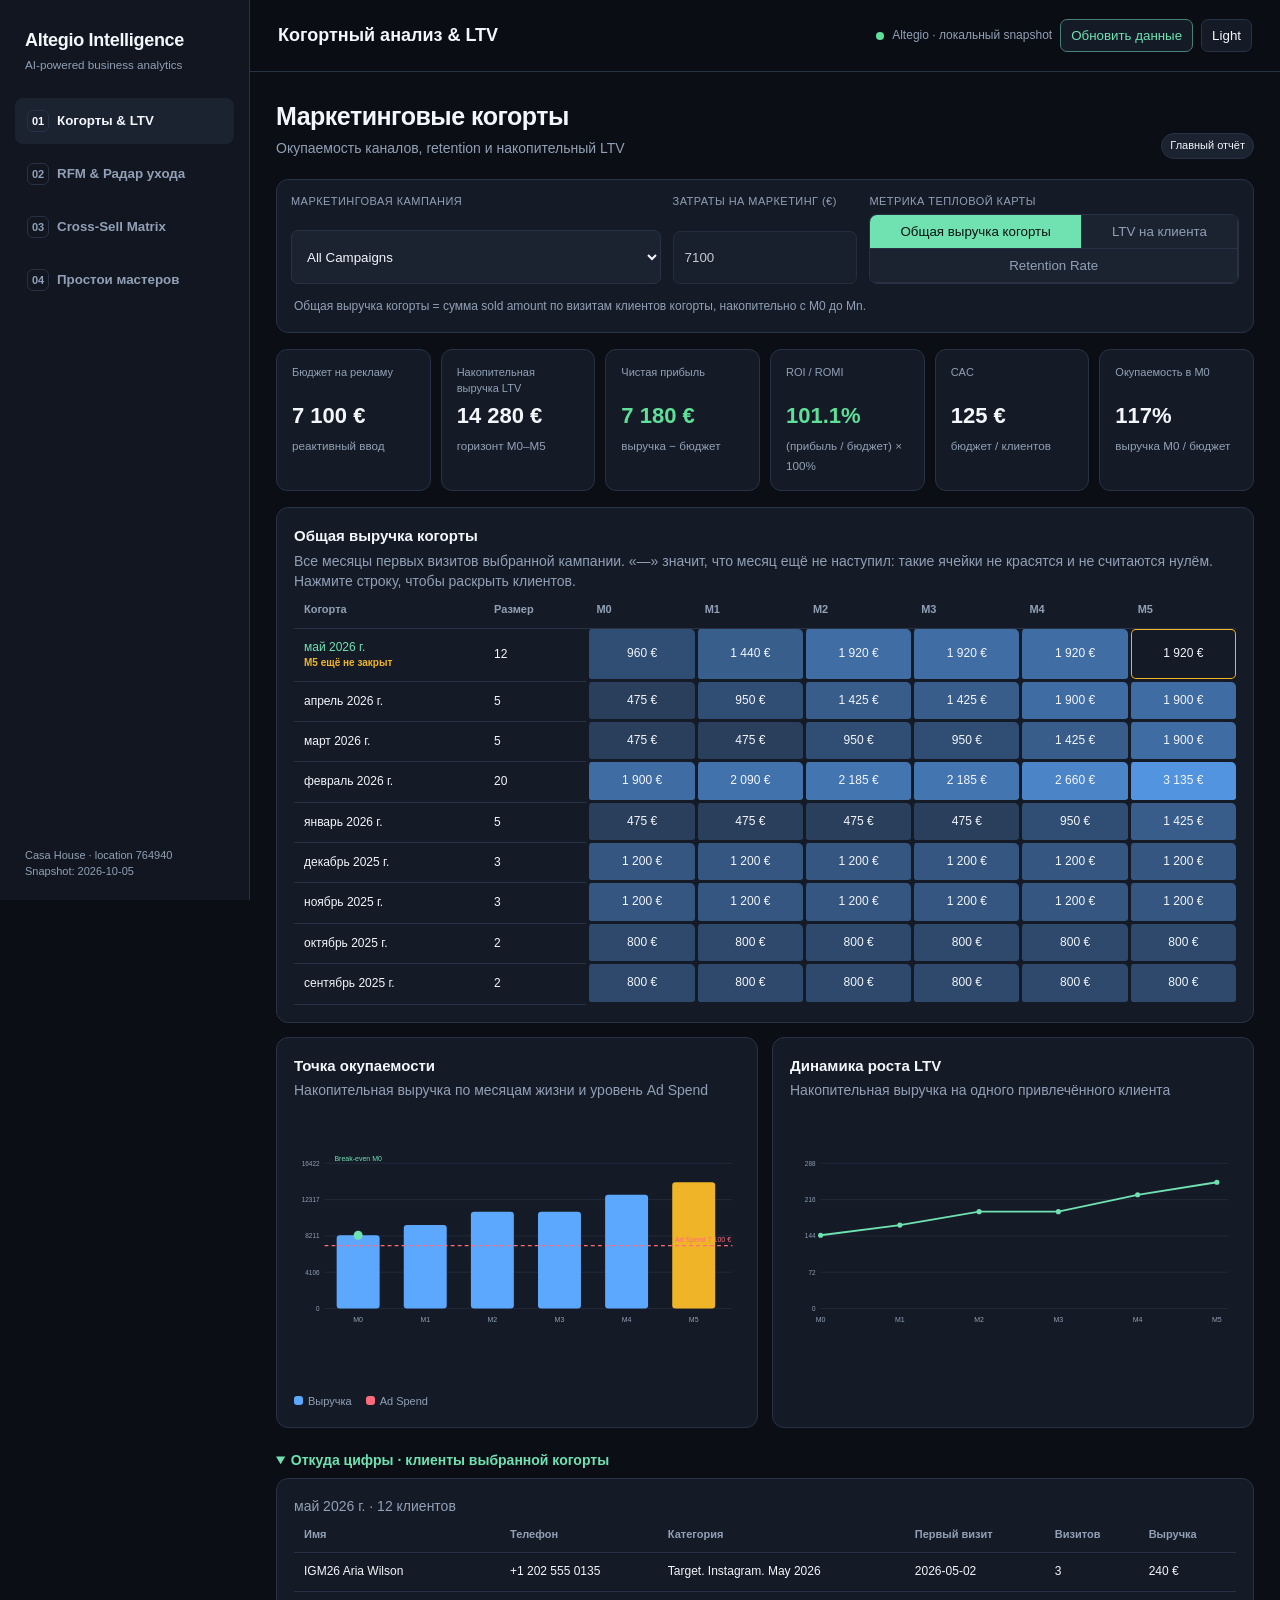
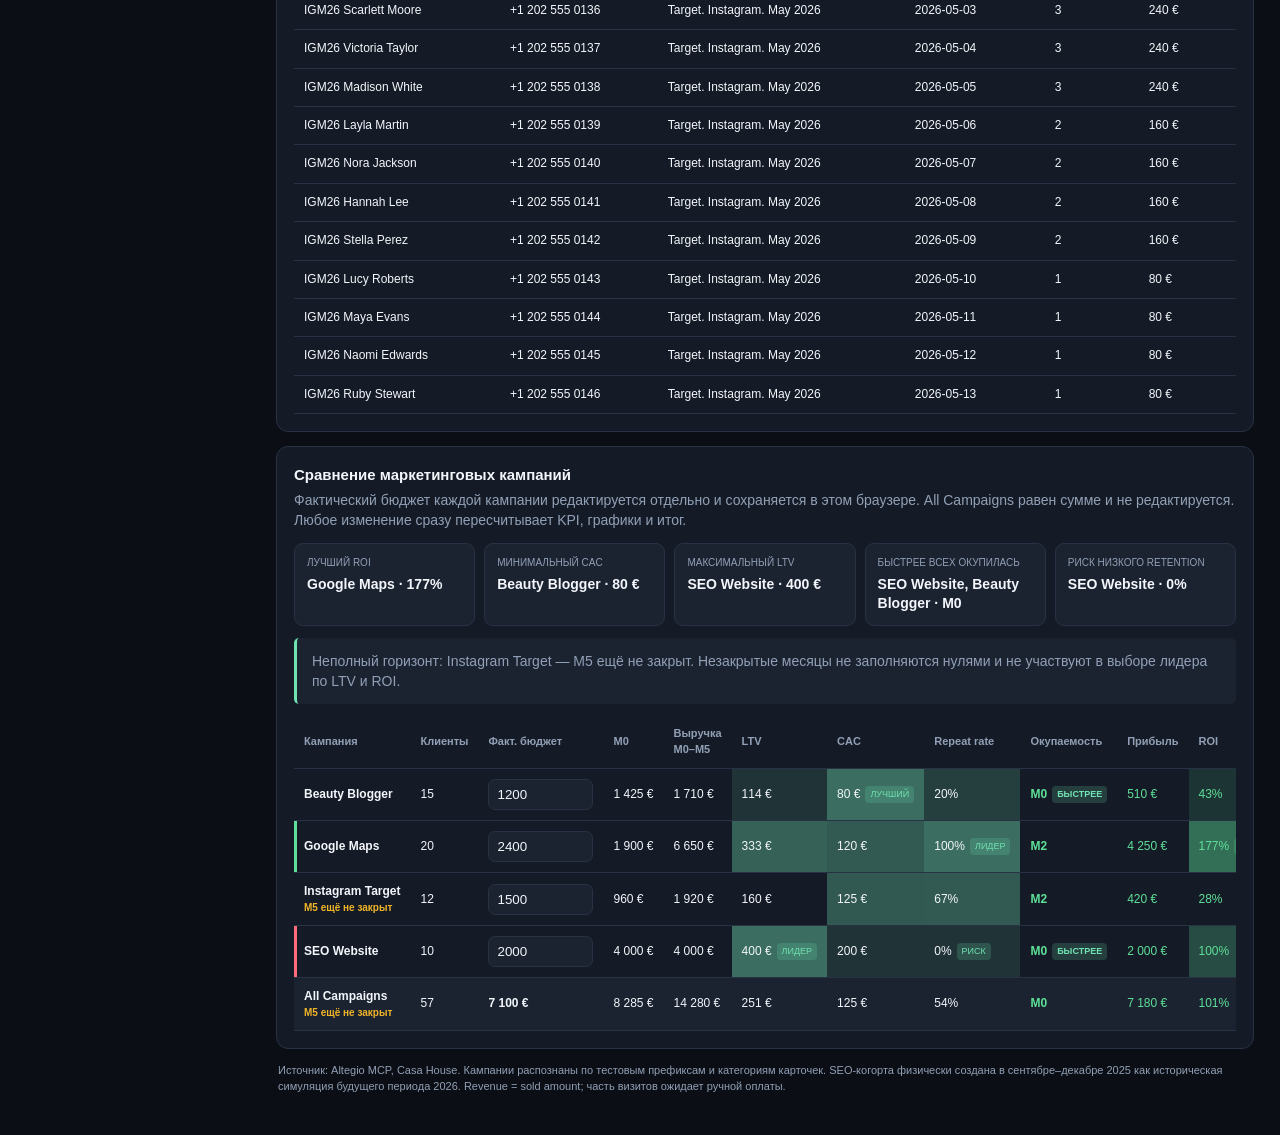
==== commit e8228654: "Add local Altegio sync server and zero-AI refresh button. Keeps Partner/User tokens in ignored .env;" ====
--- a/dashboards/index.html
+++ b/dashboards/index.html
@@ -1,146 +1,156 @@
 <!doctype html>
-<html lang="ru">
+<html lang="ru" data-theme="dark">
 <head>
-  <meta charset="utf-8">
-  <meta name="viewport" content="width=device-width,initial-scale=1">
-  <title>Casa House — когорты и LTV</title>
-  <style>
-    :root{--bg:#f5f7f4;--panel:#fff;--ink:#17211b;--muted:#66736b;--line:#dbe2dc;--accent:#176b45;--accent2:#96c7aa;--warn:#9a5b13}
-    *{box-sizing:border-box} body{margin:0;background:var(--bg);color:var(--ink);font:14px/1.45 Inter,Segoe UI,Arial,sans-serif}
-    .wrap{max-width:1440px;margin:auto;padding:28px}.top{display:flex;justify-content:space-between;gap:24px;align-items:flex-end}
-    h1{font-size:28px;margin:0 0 5px;letter-spacing:-.6px}.sub,.note{color:var(--muted)} .controls{display:flex;gap:10px;flex-wrap:wrap}
-    select,button{border:1px solid var(--line);background:var(--panel);padding:9px 12px;border-radius:7px;color:var(--ink)}
-    button.active{background:var(--accent);color:#fff;border-color:var(--accent)}
-    .kpis{display:grid;grid-template-columns:repeat(4,1fr);gap:12px;margin:22px 0}.kpi{background:var(--panel);border:1px solid var(--line);padding:16px;border-radius:10px}
-    .kpi .label{color:var(--muted);font-size:12px}.kpi .value{font-size:25px;font-weight:700;margin:5px 0}.kpi .meta{font-size:12px;color:var(--muted)}
-    .grid{display:grid;grid-template-columns:minmax(0,1.45fr) minmax(340px,.75fr);gap:16px}.panel{background:var(--panel);border:1px solid var(--line);border-radius:10px;padding:18px;min-width:0}
-    h2{font-size:17px;margin:0 0 3px}.caption{font-size:12px;color:var(--muted);margin-bottom:14px}
-    .heat-wrap{overflow:auto;max-height:580px}.heat{border-collapse:separate;border-spacing:3px;width:100%;min-width:760px}
-    .heat th{font-size:11px;color:var(--muted);font-weight:600;position:sticky;top:0;background:var(--panel);z-index:1}.heat td{height:34px;text-align:center;font-size:11px;border-radius:4px;min-width:55px}
-    .heat td:first-child,.heat th:first-child{text-align:left;position:sticky;left:0;background:var(--panel);z-index:2;min-width:105px}
-    .cohort-size{display:block;color:var(--muted);font-size:10px}.chart{width:100%;height:360px}.legend{display:flex;gap:12px;flex-wrap:wrap;font-size:11px;color:var(--muted);margin-top:8px}
-    .dot{width:9px;height:9px;border-radius:50%;display:inline-block;margin-right:4px}.insights{margin-top:16px}.insights li{margin:8px 0}
-    .foot{margin-top:16px;padding:14px 2px;border-top:1px solid var(--line);font-size:12px;color:var(--muted)}
-    @media(max-width:900px){.wrap{padding:16px}.top{display:block}.controls{margin-top:14px}.kpis{grid-template-columns:repeat(2,1fr)}.grid{grid-template-columns:1fr}}
-  </style>
+<meta charset="utf-8"><meta name="viewport" content="width=device-width,initial-scale=1">
+<title>Altegio Intelligence · Reports Portal</title>
+<style>
+:root{--bg:#0b0e14;--side:#111620;--panel:#151b26;--panel2:#1b2230;--ink:#f3f6fb;--muted:#91a0b6;--line:#283244;--accent:#70e1b1;--accent2:#5ca8ff;--danger:#ff6b7a;--warn:#f0b429;--good:#5ee098;--cell:#243144}
+[data-theme=light]{--bg:#f3f5f8;--side:#fff;--panel:#fff;--panel2:#f8fafc;--ink:#18202c;--muted:#66758b;--line:#dce2ea;--accent:#087f5b;--accent2:#1769e0;--danger:#cf3345;--warn:#9a6700;--good:#178a4d;--cell:#e8eef6}
+*{box-sizing:border-box}body{margin:0;background:var(--bg);color:var(--ink);font:14px/1.45 Inter,Segoe UI,Arial,sans-serif}.app{min-height:100vh;display:grid;grid-template-columns:250px 1fr}
+.side{background:var(--side);border-right:1px solid var(--line);padding:22px 15px;position:sticky;top:0;height:100vh}.brand{padding:5px 10px 24px}.brand b{font-size:18px;letter-spacing:-.3px}.brand small{display:block;color:var(--muted);margin-top:4px}
+.nav{display:grid;gap:7px}.nav button{border:0;background:transparent;color:var(--muted);padding:12px;text-align:left;border-radius:8px;font-weight:600;cursor:pointer}.nav button.active{background:var(--panel2);color:var(--ink)}.nav .num{display:inline-flex;width:22px;height:22px;border:1px solid var(--line);border-radius:6px;align-items:center;justify-content:center;margin-right:8px;font-size:11px}
+.side-foot{position:absolute;bottom:20px;left:25px;color:var(--muted);font-size:11px}.main{min-width:0}.top{height:72px;border-bottom:1px solid var(--line);display:flex;align-items:center;justify-content:space-between;padding:0 28px;position:sticky;top:0;background:color-mix(in srgb,var(--bg) 92%,transparent);backdrop-filter:blur(10px);z-index:10}
+.top h1{font-size:18px;margin:0}.status{display:flex;gap:8px;align-items:center;color:var(--muted);font-size:12px}.pulse{width:8px;height:8px;border-radius:50%;background:var(--good)}.theme,.sync{border:1px solid var(--line);background:var(--panel);color:var(--ink);padding:8px 10px;border-radius:7px;cursor:pointer}.sync{border-color:color-mix(in srgb,var(--accent) 45%,var(--line));color:var(--accent)}.sync:disabled{opacity:.55;cursor:wait}
+.content{padding:26px;max-width:1540px;margin:auto}.tab{display:none}.tab.active{display:block}.hero{display:flex;align-items:flex-end;justify-content:space-between;gap:18px;margin-bottom:20px}.hero h2{font-size:25px;margin:0 0 4px;letter-spacing:-.5px}.hero p,.caption,.meta{color:var(--muted);margin:0}
+.filters{background:var(--panel);border:1px solid var(--line);border-radius:12px;padding:14px;display:flex;gap:12px;flex-wrap:wrap;margin-bottom:16px}.field{display:grid;gap:5px;min-width:170px;flex:1}.field.wide{min-width:340px;flex:2}.field label{font-size:11px;color:var(--muted);text-transform:uppercase;letter-spacing:.45px}
+select,input{width:100%;border:1px solid var(--line);background:var(--panel2);color:var(--ink);padding:10px 11px;border-radius:7px;outline:none}input[readonly]{opacity:.8;cursor:default}.seg{display:flex;flex-wrap:wrap;border:1px solid var(--line);border-radius:8px;overflow:hidden}.seg button{border:0;border-right:1px solid var(--line);border-bottom:1px solid var(--line);background:var(--panel2);color:var(--muted);padding:9px 11px;cursor:pointer;flex:1 1 auto}.seg button.active{background:var(--accent);color:#07120e}
+.kpis{display:grid;grid-template-columns:repeat(6,1fr);gap:10px;margin-bottom:16px}.kpi{background:var(--panel);border:1px solid var(--line);border-radius:11px;padding:15px;min-width:0}.kpi label{display:block;color:var(--muted);font-size:11px;min-height:32px}.kpi strong{display:block;font-size:22px;margin:3px 0;white-space:nowrap}.kpi small{color:var(--muted)}.positive{color:var(--good)!important}.negative{color:var(--danger)!important}
+.grid2{display:grid;grid-template-columns:1fr 1fr;gap:14px;margin-bottom:14px}.panel{background:var(--panel);border:1px solid var(--line);border-radius:12px;padding:17px;min-width:0}.panel h3{font-size:15px;margin:0 0 4px}.chart{width:100%;height:280px}.chart text{font-family:Inter,Segoe UI,Arial,sans-serif}.legend{display:flex;gap:14px;flex-wrap:wrap;color:var(--muted);font-size:11px;margin-top:8px}.legend i{display:inline-block;width:9px;height:9px;border-radius:3px;margin-right:5px}
+.table-wrap{overflow:auto;max-height:520px}table{width:100%;border-collapse:separate;border-spacing:0}th{font-size:11px;color:var(--muted);text-align:left;padding:10px;border-bottom:1px solid var(--line);position:sticky;top:0;background:var(--panel);z-index:2}td{padding:10px;border-bottom:1px solid var(--line);font-size:12px}tbody tr:hover{background:var(--panel2)}.heat td:not(:first-child):not(:nth-child(2)){text-align:center;border-left:3px solid var(--panel);border-bottom:3px solid var(--panel);border-radius:5px}.heat tr{cursor:pointer}.heat tr.selected td:first-child{color:var(--accent)}
+details{margin-top:14px}summary{cursor:pointer;color:var(--accent);font-weight:600;padding:8px 0}.pill{display:inline-block;padding:4px 8px;border-radius:99px;background:var(--panel2);border:1px solid var(--line);font-size:11px}.callout{padding:13px 15px;background:var(--panel2);border-left:3px solid var(--accent);border-radius:5px;color:var(--muted);margin:12px 0}
+.segment-grid{display:grid;grid-template-columns:repeat(4,1fr);gap:10px;margin-bottom:14px}.segment{padding:15px;background:var(--panel);border:1px solid var(--line);border-radius:10px}.segment strong{font-size:24px;display:block}.segment span{color:var(--muted)}
+.bars{display:grid;gap:11px;margin-top:15px}.bar-row{display:grid;grid-template-columns:minmax(130px,1fr) 4fr 65px;gap:10px;align-items:center}.bar-track{height:10px;background:var(--panel2);border-radius:8px;overflow:hidden}.bar-fill{height:100%;background:var(--accent2);border-radius:8px}.matrix td{text-align:center}.matrix th:not(:first-child){min-width:72px;max-width:100px}.risk{color:var(--danger);font-weight:600}.recommend{max-width:340px;color:var(--muted)}
+.staff-grid{display:grid;grid-template-columns:repeat(4,1fr);gap:10px;margin:14px 0}.staff{padding:14px;border:1px solid var(--line);border-radius:10px;background:var(--panel2)}.staff b{display:block;margin-bottom:8px}.meter{height:7px;background:var(--bg);border-radius:8px;overflow:hidden;margin:8px 0}.meter i{height:100%;display:block;background:var(--accent)}
+.hour-grid td{text-align:center;min-width:38px}.footnote{font-size:11px;color:var(--muted);padding:14px 2px}.empty{padding:30px;text-align:center;color:var(--muted)}
+.metric-help{width:100%;color:var(--muted);font-size:12px;padding:2px 3px}.heat-wrap{margin-bottom:14px}.future{color:var(--muted);text-align:center}.partial{box-shadow:inset 0 0 0 1px var(--warn)}.comparison{margin-top:14px}.comparison input{min-width:105px;padding:7px 8px}.comparison td{white-space:nowrap}.comparison tr.best td:first-child{box-shadow:inset 3px 0 0 var(--good)}.comparison tr.risk-row td:first-child{box-shadow:inset 3px 0 0 var(--danger)}.comparison tr.total{background:var(--panel2)}.rank{display:inline-block;margin-left:5px;padding:2px 5px;border-radius:4px;background:color-mix(in srgb,var(--accent) 18%,transparent);color:var(--accent);font-size:9px;text-transform:uppercase;vertical-align:middle}.insight-grid{display:grid;grid-template-columns:repeat(5,minmax(0,1fr));gap:9px;margin:12px 0 12px}.insight{background:var(--panel2);border:1px solid var(--line);border-radius:9px;padding:12px;min-width:0}.insight label{display:block;color:var(--muted);font-size:10px;text-transform:uppercase}.insight b{display:block;margin-top:5px;line-height:1.35}.maturity{color:var(--warn);font-size:10px;font-weight:600}.payback-yes{color:var(--good);font-weight:700}.payback-no{color:var(--danger);font-weight:700}.payback-wait{color:var(--warn);font-weight:700}
+@media(max-width:1150px){.kpis{grid-template-columns:repeat(3,1fr)}.staff-grid,.segment-grid{grid-template-columns:repeat(2,1fr)}.insight-grid{grid-template-columns:repeat(2,1fr)}}@media(max-width:780px){.app{display:block}.side{position:static;height:auto;border-right:0;border-bottom:1px solid var(--line)}.brand,.side-foot{display:none}.nav{display:flex;overflow:auto}.nav button{white-space:nowrap}.top{padding:0 15px}.content{padding:15px}.grid2{grid-template-columns:1fr}.kpis,.insight-grid{grid-template-columns:1fr 1fr}.hero{display:block}.status span:not(.pulse){display:none}.filters{flex-direction:column}.field,.field.wide{min-width:0;width:100%;flex:none}.seg{flex-direction:column}.seg button{border-right:0;text-align:left}}
+</style>
 </head>
-<body>
-<main class="wrap">
-  <div class="top">
-    <div><h1>Когортный анализ выручки и LTV</h1><div class="sub">Casa House · данные Altegio · <span id="period"></span></div></div>
-    <div class="controls">
-      <select id="channel" aria-label="Маркетинговый канал"></select>
-      <button class="metric active" data-metric="ltv">LTV</button>
-      <button class="metric" data-metric="revenue">Выручка</button>
-      <button class="metric" data-metric="retention">Revenue retention</button>
-    </div>
-  </div>
-  <section class="kpis">
-    <div class="kpi"><div class="label">LTV M3</div><div class="value" id="m3">—</div><div class="meta">зрелые когорты, накопительно M0–M3</div></div>
-    <div class="kpi"><div class="label">LTV M6</div><div class="value" id="m6">—</div><div class="meta">зрелые когорты, накопительно M0–M6</div></div>
-    <div class="kpi"><div class="label">Средний чек привлечения</div><div class="value" id="m0">—</div><div class="meta">выручка M0 / размер когорты</div></div>
-    <div class="kpi"><div class="label">Лучшая категория по возврату</div><div class="value" id="topChannel">—</div><div class="meta" id="topChannelMeta">доля клиентов с визитом M1+</div></div>
-  </section>
-  <div class="grid">
-    <section class="panel">
-      <h2 id="heatTitle">LTV по когортам и месяцам жизни</h2>
-      <div class="caption">Строка — месяц первого завершённого визита; M0 — месяц привлечения. EUR.</div>
-      <div class="heat-wrap"><table class="heat" id="heat"></table></div>
-    </section>
-    <section class="panel">
-      <h2>Накопительный LTV когорт</h2>
-      <div class="caption">Последние 8 когорт · ось X: месяц жизни · ось Y: EUR на клиента</div>
-      <svg class="chart" id="chart" viewBox="0 0 620 360" role="img" aria-label="Кривые накопительного LTV"></svg>
-      <div class="legend" id="legend"></div>
-      <div class="insights"><h2>Главные наблюдения</h2><ul id="insights"></ul></div>
-    </section>
-  </div>
-  <div class="foot">
-    Методика: только записи со статусом arrived, известным client_id и суммой продажи; будущие даты после 2026-10-02 исключены.
-    Выручка — сумма продажи записи, не банковский cash flow. Клиентская когорта определяется первым arrived-визитом в доступной истории.
-    Неполные месяцы жизни не подставляются нулями. История начинается в сентябре 2023, поэтому самые ранние когорты могут быть неполными.
-    Канал — текущая метка карточки клиента; она не доказывает, что именно этот канал привлёк клиента в дату первого визита.
-    Источник: Altegio MCP, филиал 764940.
-  </div>
-</main>
+<body><div class="app">
+<aside class="side"><div class="brand"><b>Altegio Intelligence</b><small>AI-powered business analytics</small></div>
+<nav class="nav">
+<button class="active" data-tab="cohort"><span class="num">01</span>Когорты & LTV</button>
+<button data-tab="rfm"><span class="num">02</span>RFM & Радар ухода</button>
+<button data-tab="cross"><span class="num">03</span>Cross-Sell Matrix</button>
+<button data-tab="idle"><span class="num">04</span>Простои мастеров</button>
+</nav><div class="side-foot" id="sideFoot">Casa House · location 764940<br>Snapshot: 05.10.2026</div></aside>
+<main class="main"><header class="top"><h1 id="page-title">Когортный анализ & LTV</h1><div class="status"><i class="pulse" id="syncPulse"></i><span id="syncStatus">Altegio API · локальный сервер</span><button class="sync" id="syncBtn" type="button" title="Обновить из Altegio без AI-токенов">Обновить данные</button><button class="theme" id="theme">Light</button></div></header>
+<div class="content">
+<section class="tab active" id="cohort">
+ <div class="hero"><div><h2>Маркетинговые когорты</h2><p>Окупаемость каналов, retention и накопительный LTV</p></div><span class="pill">Главный отчёт</span></div>
+ <div class="filters">
+  <div class="field wide"><label>Маркетинговая кампания</label><select id="campaign"></select></div>
+  <div class="field"><label>Затраты на маркетинг (€)</label><input id="budget" type="number" min="0" step="100"></div>
+  <div class="field wide"><label>Метрика тепловой карты</label><div class="seg" id="metric"><button type="button" class="active" data-value="revenue">Общая выручка когорты</button><button type="button" data-value="ltv">LTV на клиента</button><button type="button" data-value="retention">Retention Rate</button></div></div>
+  <div class="metric-help" id="metricHelp">Общая выручка когорты = сумма sold amount по визитам клиентов когорты, накопительно с M0 до Mn.</div>
+ </div>
+ <div class="kpis">
+  <div class="kpi"><label>Бюджет на рекламу</label><strong id="kBudget">—</strong><small>реактивный ввод</small></div>
+  <div class="kpi"><label>Накопительная выручка LTV</label><strong id="kRevenue">—</strong><small>горизонт M0–M5</small></div>
+  <div class="kpi"><label>Чистая прибыль</label><strong id="kProfit">—</strong><small>выручка − бюджет</small></div>
+  <div class="kpi"><label>ROI / ROMI</label><strong id="kRoi">—</strong><small>(прибыль / бюджет) × 100%</small></div>
+  <div class="kpi"><label>CAC</label><strong id="kCac">—</strong><small>бюджет / клиентов</small></div>
+  <div class="kpi"><label>Окупаемость в M0</label><strong id="kM0">—</strong><small>выручка M0 / бюджет</small></div>
+ </div>
+ <div class="panel heat-wrap"><h3 id="heatTitle">Общая выручка когорты</h3><p class="caption" id="heatCaption">Все месяцы первых визитов выбранной кампании. «—» значит, что месяц ещё не наступил: такие ячейки не красятся и не считаются нулём. Нажмите строку, чтобы раскрыть клиентов.</p><div class="table-wrap"><table class="heat" id="heat"></table></div></div>
+ <div class="grid2">
+  <div class="panel"><h3>Точка окупаемости</h3><p class="caption">Накопительная выручка по месяцам жизни и уровень Ad Spend</p><svg class="chart" id="breakeven" viewBox="0 0 700 280"></svg><div class="legend"><span><i style="background:var(--accent2)"></i>Выручка</span><span><i style="background:var(--danger)"></i>Ad Spend</span></div></div>
+  <div class="panel"><h3>Динамика роста LTV</h3><p class="caption">Накопительная выручка на одного привлечённого клиента</p><svg class="chart" id="ltvChart" viewBox="0 0 700 280"></svg></div>
+ </div>
+ <details open><summary>Откуда цифры · клиенты выбранной когорты</summary><div class="panel"><div id="cohortName" class="caption"></div><div class="table-wrap"><table id="clientsTable"></table></div></div></details>
+ <div class="panel comparison"><h3>Сравнение маркетинговых кампаний</h3><p class="caption">Фактический бюджет каждой кампании редактируется отдельно и сохраняется в этом браузере. All Campaigns равен сумме и не редактируется. Любое изменение сразу пересчитывает KPI, графики и итог.</p><div class="insight-grid" id="comparisonInsights"></div><div id="horizonNote"></div><div class="table-wrap"><table id="campaignComparison"></table></div></div>
+ <div class="footnote">Источник: Altegio MCP, Casa House. Кампании распознаны по тестовым префиксам и категориям карточек. SEO-когорта физически создана в сентябре–декабре 2025 как историческая симуляция будущего периода 2026. Revenue = sold amount; часть визитов ожидает ручной оплаты.</div>
+</section>
+<section class="tab" id="rfm">
+ <div class="hero"><div><h2>RFM-анализ & Радар ухода</h2><p>Сегментация клиентской базы по ценности и давности активности</p></div><span class="pill">436 клиентов</span></div>
+ <div class="segment-grid" id="segments"></div>
+ <div class="grid2">
+  <div class="panel"><h3>Распределение клиентской базы</h3><p class="caption">Актуальный размер RFM-сегментов Altegio</p><div class="bars" id="segmentBars"></div></div>
+  <div class="panel"><h3>Выручка демо-когорт по RFM-сегментам</h3><p class="caption">Фактический sold amount созданных демонстрационных клиентов</p><div class="bars" id="segmentRevenue"></div><div class="callout" id="rfmRules"></div></div>
+ </div>
+ <div class="panel"><h3>Клиенты в зоне риска</h3><p class="caption">Не возвращались более 90 дней · приоритет для win-back кампании</p><div class="table-wrap"><table id="riskTable"></table></div></div>
+</section>
+<section class="tab" id="cross">
+ <div class="hero"><div><h2>Матрица кросс-продаж</h2><p>Какие услуги покупают вместе и где остаётся потенциал допродажи</p></div><span class="pill" id="multiCount"></span></div>
+ <div class="panel"><h3>Пересечение услуг</h3><p class="caption">Диагональ — число продаж услуги; остальные ячейки — совместные покупки в одном arrived-визите</p><div class="table-wrap"><table class="matrix" id="matrix"></table></div></div>
+ <div class="grid2" style="margin-top:14px">
+  <div class="panel"><h3>Топ связок услуг</h3><p class="caption">Наиболее частые пары в одном визите</p><div class="bars" id="pairs"></div></div>
+  <div class="panel"><h3>Неиспользованный потенциал</h3><p class="caption">Оценка: одиночные продажи × €45 среднего допроданного чека</p><div class="bars" id="opportunity"></div><div class="callout" id="potentialTotal"></div></div>
+ </div>
+</section>
+<section class="tab" id="idle">
+ <div class="hero"><div><h2>Упущенная выгода и простои</h2><p>Рабочие интервалы, фактическая загрузка и пустые окна мастеров</p></div><span class="pill">Последние 30 дней</span></div>
+ <div class="kpis">
+  <div class="kpi"><label>Загрузка локации</label><strong>0.5%</strong><small>Altegio Analytics</small></div>
+  <div class="kpi"><label>Расчётные часы расписания</label><strong id="scheduledHours">—</strong><small>4 ключевых мастера</small></div>
+  <div class="kpi"><label>Упущенная выручка</label><strong id="lostRevenue">—</strong><small>свободные часы × avg check</small></div>
+  <div class="kpi"><label>Стоимость 1 часа простоя</label><strong>€102</strong><small>средний чек локации</small></div>
+  <div class="kpi"><label>Выручка за 30 дней</label><strong>€1,530</strong><small>+20% к пред. периоду</small></div>
+  <div class="kpi"><label>Завершённые записи</label><strong>14</strong><small>из 32 записей</small></div>
+ </div>
+ <div class="staff-grid" id="staff"></div>
+ <div class="panel"><h3>Плотность пустых окон</h3><p class="caption">Оценка свободных часовых слотов по дням недели и времени на основе расписаний и записей</p><div class="table-wrap"><table class="hour-grid" id="hourGrid"></table></div></div>
+ <div class="footnote">Упущенная выручка — сценарная оценка, а не бухгалтерский факт: свободный час умножается на средний чек €101.98. Расписания прочитаны из Altegio за 08.09–05.10.2026.</div>
+</section>
+</div></main></div>
 <script>
-const DATA=[{"client_id":153761748,"month":"2023-09","revenue":23.18,"visits":1,"cohort":"2023-09","age":0,"channel":"Без маркетинговой метки"},{"client_id":153761790,"month":"2023-09","revenue":112.14,"visits":1,"cohort":"2023-09","age":0,"channel":"Instagram Target"},{"client_id":154278441,"month":"2023-09","revenue":102.33,"visits":2,"cohort":"2023-09","age":0,"channel":"Без маркетинговой метки"},{"client_id":154916694,"month":"2023-09","revenue":21.0,"visits":1,"cohort":"2023-09","age":0,"channel":"Без маркетинговой метки"},{"client_id":153614853,"month":"2023-10","revenue":52.0,"visits":2,"cohort":"2023-10","age":0,"channel":"Instagram Target"},{"client_id":153761742,"month":"2023-10","revenue":31.0,"visits":1,"cohort":"2023-10","age":0,"channel":"Без маркетинговой метки"},{"client_id":153761748,"month":"2023-10","revenue":832.54,"visits":14,"cohort":"2023-09","age":1,"channel":"Без маркетинговой метки"},{"client_id":153761790,"month":"2023-10","revenue":302.65,"visits":3,"cohort":"2023-09","age":1,"channel":"Instagram Target"},{"client_id":154278441,"month":"2023-10","revenue":290.88,"visits":7,"cohort":"2023-09","age":1,"channel":"Без маркетинговой метки"},{"client_id":155169674,"month":"2023-10","revenue":24.0,"visits":1,"cohort":"2023-10","age":0,"channel":"Без маркетинговой метки"},{"client_id":155169994,"month":"2023-10","revenue":9.35,"visits":1,"cohort":"2023-10","age":0,"channel":"Без маркетинговой метки"},{"client_id":155170755,"month":"2023-10","revenue":171.0,"visits":2,"cohort":"2023-10","age":0,"channel":"Без маркетинговой метки"},{"client_id":155494317,"month":"2023-10","revenue":150.0,"visits":1,"cohort":"2023-10","age":0,"channel":"Без маркетинговой метки"},{"client_id":153614853,"month":"2023-11","revenue":31.0,"visits":1,"cohort":"2023-10","age":1,"channel":"Instagram Target"},{"client_id":153761748,"month":"2023-11","revenue":769.85,"visits":6,"cohort":"2023-09","age":2,"channel":"Без маркетинговой метки"},{"client_id":153761790,"month":"2023-11","revenue":275.9,"visits":3,"cohort":"2023-09","age":2,"channel":"Instagram Target"},{"client_id":154278441,"month":"2023-11","revenue":1286.31,"visits":14,"cohort":"2023-09","age":2,"channel":"Без маркетинговой метки"},{"client_id":155739421,"month":"2023-11","revenue":110.0,"visits":1,"cohort":"2023-11","age":0,"channel":"Без маркетинговой метки"},{"client_id":155803812,"month":"2023-11","revenue":102.0,"visits":1,"cohort":"2023-11","age":0,"channel":"Без маркетинговой метки"},{"client_id":155818554,"month":"2023-11","revenue":34.0,"visits":1,"cohort":"2023-11","age":0,"channel":"Без маркетинговой метки"},{"client_id":156059361,"month":"2023-11","revenue":95.0,"visits":1,"cohort":"2023-11","age":0,"channel":"Без маркетинговой метки"},{"client_id":156081767,"month":"2023-11","revenue":30.0,"visits":1,"cohort":"2023-11","age":0,"channel":"Без маркетинговой метки"},{"client_id":156122861,"month":"2023-11","revenue":90.0,"visits":1,"cohort":"2023-11","age":0,"channel":"Без маркетинговой метки"},{"client_id":156232865,"month":"2023-11","revenue":35.0,"visits":1,"cohort":"2023-11","age":0,"channel":"Без маркетинговой метки"},{"client_id":153761748,"month":"2023-12","revenue":91.67,"visits":2,"cohort":"2023-09","age":3,"channel":"Без маркетинговой метки"},{"client_id":153761790,"month":"2023-12","revenue":80.1,"visits":1,"cohort":"2023-09","age":3,"channel":"Instagram Target"},{"client_id":153761742,"month":"2024-01","revenue":84.55,"visits":1,"cohort":"2023-10","age":3,"channel":"Без маркетинговой метки"},{"client_id":153761748,"month":"2024-01","revenue":281.24,"visits":6,"cohort":"2023-09","age":4,"channel":"Без маркетинговой метки"},{"client_id":153761790,"month":"2024-01","revenue":10.68,"visits":1,"cohort":"2023-09","age":4,"channel":"Instagram Target"},{"client_id":157212217,"month":"2024-01","revenue":180.0,"visits":2,"cohort":"2024-01","age":0,"channel":"Без маркетинговой метки"},{"client_id":157288006,"month":"2024-01","revenue":95.0,"visits":1,"cohort":"2024-01","age":0,"channel":"Без маркетинговой метки"},{"client_id":153761748,"month":"2024-02","revenue":367.57,"visits":7,"cohort":"2023-09","age":5,"channel":"Без маркетинговой метки"},{"client_id":153761790,"month":"2024-02","revenue":204.7,"visits":1,"cohort":"2023-09","age":5,"channel":"Instagram Target"},{"client_id":155327730,"month":"2024-02","revenue":28.0,"visits":1,"cohort":"2024-02","age":0,"channel":"Без маркетинговой метки"},{"client_id":153761748,"month":"2024-03","revenue":697.76,"visits":9,"cohort":"2023-09","age":6,"channel":"Без маркетинговой метки"},{"client_id":153761790,"month":"2024-03","revenue":176.22,"visits":4,"cohort":"2023-09","age":6,"channel":"Instagram Target"},{"client_id":153761801,"month":"2024-03","revenue":28.0,"visits":1,"cohort":"2024-03","age":0,"channel":"Без маркетинговой метки"},{"client_id":158802841,"month":"2024-03","revenue":140.0,"visits":1,"cohort":"2024-03","age":0,"channel":"Без маркетинговой метки"},{"client_id":153614853,"month":"2024-04","revenue":26.7,"visits":1,"cohort":"2023-10","age":6,"channel":"Instagram Target"},{"client_id":153761742,"month":"2024-04","revenue":301.71,"visits":3,"cohort":"2023-10","age":6,"channel":"Без маркетинговой метки"},{"client_id":153761748,"month":"2024-04","revenue":702.21,"visits":9,"cohort":"2023-09","age":7,"channel":"Без маркетинговой метки"},{"client_id":153761779,"month":"2024-04","revenue":85.0,"visits":1,"cohort":"2024-04","age":0,"channel":"Без маркетинговой метки"},{"client_id":153761790,"month":"2024-04","revenue":239.41,"visits":3,"cohort":"2023-09","age":7,"channel":"Instagram Target"},{"client_id":153763991,"month":"2024-04","revenue":399.9,"visits":3,"cohort":"2024-04","age":0,"channel":"Instagram Target"},{"client_id":154385954,"month":"2024-04","revenue":120.0,"visits":1,"cohort":"2024-04","age":0,"channel":"Instagram Target"},{"client_id":155818554,"month":"2024-04","revenue":800.0,"visits":1,"cohort":"2023-11","age":5,"channel":"Без маркетинговой метки"},{"client_id":155895965,"month":"2024-04","revenue":330.0,"visits":1,"cohort":"2024-04","age":0,"channel":"Без маркетинговой метки"},{"client_id":158764112,"month":"2024-04","revenue":30.0,"visits":1,"cohort":"2024-04","age":0,"channel":"Без маркетинговой метки"},{"client_id":158873533,"month":"2024-04","revenue":150.0,"visits":1,"cohort":"2024-04","age":0,"channel":"Без маркетинговой метки"},{"client_id":158896602,"month":"2024-04","revenue":140.0,"visits":1,"cohort":"2024-04","age":0,"channel":"Без маркетинговой метки"},{"client_id":158898529,"month":"2024-04","revenue":95.0,"visits":1,"cohort":"2024-04","age":0,"channel":"Без маркетинговой метки"},{"client_id":158962919,"month":"2024-04","revenue":95.0,"visits":1,"cohort":"2024-04","age":0,"channel":"Без маркетинговой метки"},{"client_id":158973062,"month":"2024-04","revenue":115.0,"visits":3,"cohort":"2024-04","age":0,"channel":"Без маркетинговой метки"},{"client_id":159277956,"month":"2024-04","revenue":110.0,"visits":1,"cohort":"2024-04","age":0,"channel":"Без маркетинговой метки"},{"client_id":159294472,"month":"2024-04","revenue":394.0,"visits":2,"cohort":"2024-04","age":0,"channel":"Без маркетинговой метки"},{"client_id":153614853,"month":"2024-05","revenue":44.5,"visits":1,"cohort":"2023-10","age":7,"channel":"Instagram Target"},{"client_id":153761748,"month":"2024-05","revenue":731.71,"visits":3,"cohort":"2023-09","age":8,"channel":"Без маркетинговой метки"},{"client_id":153761790,"month":"2024-05","revenue":11.57,"visits":1,"cohort":"2023-09","age":8,"channel":"Instagram Target"},{"client_id":160080041,"month":"2024-05","revenue":159.0,"visits":1,"cohort":"2024-05","age":0,"channel":"Без маркетинговой метки"},{"client_id":160107156,"month":"2024-05","revenue":95.0,"visits":1,"cohort":"2024-05","age":0,"channel":"Без маркетинговой метки"},{"client_id":153761748,"month":"2024-06","revenue":218.4,"visits":4,"cohort":"2023-09","age":9,"channel":"Без маркетинговой метки"},{"client_id":153761767,"month":"2024-06","revenue":800.0,"visits":1,"cohort":"2024-06","age":0,"channel":"Без маркетинговой метки"},{"client_id":153761748,"month":"2024-07","revenue":696.87,"visits":7,"cohort":"2023-09","age":10,"channel":"Без маркетинговой метки"},{"client_id":153761790,"month":"2024-07","revenue":718.23,"visits":6,"cohort":"2023-09","age":10,"channel":"Instagram Target"},{"client_id":153763991,"month":"2024-07","revenue":354.22,"visits":4,"cohort":"2024-04","age":3,"channel":"Instagram Target"},{"client_id":155803812,"month":"2024-07","revenue":21.0,"visits":1,"cohort":"2023-11","age":8,"channel":"Без маркетинговой метки"},{"client_id":155818554,"month":"2024-07","revenue":263.65,"visits":4,"cohort":"2023-11","age":8,"channel":"Без маркетинговой метки"},{"client_id":161873631,"month":"2024-07","revenue":50.0,"visits":1,"cohort":"2024-07","age":0,"channel":"Без маркетинговой метки"},{"client_id":153761742,"month":"2024-08","revenue":95.0,"visits":1,"cohort":"2023-10","age":10,"channel":"Без маркетинговой метки"},{"client_id":153761748,"month":"2024-08","revenue":773.41,"visits":8,"cohort":"2023-09","age":11,"channel":"Без маркетинговой метки"},{"client_id":153761790,"month":"2024-08","revenue":498.4,"visits":7,"cohort":"2023-09","age":11,"channel":"Instagram Target"},{"client_id":153763991,"month":"2024-08","revenue":206.25,"visits":3,"cohort":"2024-04","age":4,"channel":"Instagram Target"},{"client_id":154278441,"month":"2024-08","revenue":231.4,"visits":2,"cohort":"2023-09","age":11,"channel":"Без маркетинговой метки"},{"client_id":162089321,"month":"2024-08","revenue":150.0,"visits":1,"cohort":"2024-08","age":0,"channel":"Без маркетинговой метки"},{"client_id":162107650,"month":"2024-08","revenue":65.0,"visits":1,"cohort":"2024-08","age":0,"channel":"Без маркетинговой метки"},{"client_id":153761742,"month":"2024-09","revenue":8.9,"visits":1,"cohort":"2023-10","age":11,"channel":"Без маркетинговой метки"},{"client_id":153761748,"month":"2024-09","revenue":997.69,"visits":12,"cohort":"2023-09","age":12,"channel":"Без маркетинговой метки"},{"client_id":153761790,"month":"2024-09","revenue":672.21,"visits":7,"cohort":"2023-09","age":12,"channel":"Instagram Target"},{"client_id":154385954,"month":"2024-09","revenue":84.6,"visits":1,"cohort":"2024-04","age":5,"channel":"Instagram Target"},{"client_id":162835667,"month":"2024-09","revenue":30.0,"visits":1,"cohort":"2024-09","age":0,"channel":"Без маркетинговой метки"},{"client_id":163456865,"month":"2024-09","revenue":17.0,"visits":1,"cohort":"2024-09","age":0,"channel":"Без маркетинговой метки"},{"client_id":153761748,"month":"2024-10","revenue":1224.64,"visits":14,"cohort":"2023-09","age":13,"channel":"Без маркетинговой метки"},{"client_id":153761790,"month":"2024-10","revenue":797.11,"visits":8,"cohort":"2023-09","age":13,"channel":"Instagram Target"},{"client_id":153763991,"month":"2024-10","revenue":93.45,"visits":1,"cohort":"2024-04","age":6,"channel":"Instagram Target"},{"client_id":154278441,"month":"2024-10","revenue":810.79,"visits":8,"cohort":"2023-09","age":13,"channel":"Без маркетинговой метки"},{"client_id":156081767,"month":"2024-10","revenue":0.0,"visits":1,"cohort":"2023-11","age":11,"channel":"Без маркетинговой метки"},{"client_id":163781222,"month":"2024-10","revenue":95.0,"visits":1,"cohort":"2024-10","age":0,"channel":"Без маркетинговой метки"},{"client_id":163820938,"month":"2024-10","revenue":120.0,"visits":1,"cohort":"2024-10","age":0,"channel":"Без маркетинговой метки"},{"client_id":163926652,"month":"2024-10","revenue":115.0,"visits":1,"cohort":"2024-10","age":0,"channel":"Без маркетинговой метки"},{"client_id":164232937,"month":"2024-10","revenue":115.0,"visits":1,"cohort":"2024-10","age":0,"channel":"Без маркетинговой метки"},{"client_id":153614847,"month":"2024-11","revenue":85.0,"visits":1,"cohort":"2024-11","age":0,"channel":"Без маркетинговой метки"},{"client_id":153614853,"month":"2024-11","revenue":615.85,"visits":4,"cohort":"2023-10","age":13,"channel":"Instagram Target"},{"client_id":153761742,"month":"2024-11","revenue":213.6,"visits":2,"cohort":"2023-10","age":13,"channel":"Без маркетинговой метки"},{"client_id":153761748,"month":"2024-11","revenue":1193.49,"visits":12,"cohort":"2023-09","age":14,"channel":"Без маркетинговой метки"},{"client_id":153761767,"month":"2024-11","revenue":124.6,"visits":1,"cohort":"2024-06","age":5,"channel":"Без маркетинговой метки"},{"client_id":153761790,"month":"2024-11","revenue":1681.35,"visits":12,"cohort":"2023-09","age":14,"channel":"Instagram Target"},{"client_id":153763991,"month":"2024-11","revenue":1430.71,"visits":11,"cohort":"2024-04","age":7,"channel":"Instagram Target"},{"client_id":154278441,"month":"2024-11","revenue":106.8,"visits":1,"cohort":"2023-09","age":14,"channel":"Без маркетинговой метки"},{"client_id":154385954,"month":"2024-11","revenue":42.3,"visits":1,"cohort":"2024-04","age":7,"channel":"Instagram Target"},{"client_id":160107156,"month":"2024-11","revenue":150.0,"visits":1,"cohort":"2024-05","age":6,"channel":"Без маркетинговой метки"},{"client_id":164500538,"month":"2024-11","revenue":235.0,"visits":2,"cohort":"2024-11","age":0,"channel":"Без маркетинговой метки"},{"client_id":164784622,"month":"2024-11","revenue":10.0,"visits":1,"cohort":"2024-11","age":0,"channel":"Без маркетинговой метки"},{"client_id":164784641,"month":"2024-11","revenue":120.0,"visits":1,"cohort":"2024-11","age":0,"channel":"Без маркетинговой метки"},{"client_id":164798541,"month":"2024-11","revenue":95.0,"visits":1,"cohort":"2024-11","age":0,"channel":"Без маркетинговой метки"},{"client_id":165149963,"month":"2024-11","revenue":300.0,"visits":1,"cohort":"2024-11","age":0,"channel":"Без маркетинговой метки"},{"client_id":153761742,"month":"2024-12","revenue":0.0,"visits":2,"cohort":"2023-10","age":14,"channel":"Без маркетинговой метки"},{"client_id":153761748,"month":"2024-12","revenue":133.5,"visits":2,"cohort":"2023-09","age":15,"channel":"Без маркетинговой метки"},{"client_id":153761790,"month":"2024-12","revenue":84.55,"visits":1,"cohort":"2023-09","age":15,"channel":"Instagram Target"},{"client_id":153763991,"month":"2024-12","revenue":213.6,"visits":3,"cohort":"2024-04","age":8,"channel":"Instagram Target"},{"client_id":154278441,"month":"2024-12","revenue":360.45,"visits":4,"cohort":"2023-09","age":15,"channel":"Без маркетинговой метки"},{"client_id":165262651,"month":"2024-12","revenue":515.0,"visits":1,"cohort":"2024-12","age":0,"channel":"Без маркетинговой метки"},{"client_id":165681209,"month":"2024-12","revenue":115.0,"visits":1,"cohort":"2024-12","age":0,"channel":"Без маркетинговой метки"},{"client_id":153614853,"month":"2025-01","revenue":289.25,"visits":3,"cohort":"2023-10","age":15,"channel":"Instagram Target"},{"client_id":153761742,"month":"2025-01","revenue":8.9,"visits":1,"cohort":"2023-10","age":15,"channel":"Без маркетинговой метки"},{"client_id":153761748,"month":"2025-01","revenue":311.5,"visits":6,"cohort":"2023-09","age":16,"channel":"Без маркетинговой метки"},{"client_id":153761790,"month":"2025-01","revenue":0.0,"visits":1,"cohort":"2023-09","age":16,"channel":"Instagram Target"},{"client_id":153763991,"month":"2025-01","revenue":115.7,"visits":3,"cohort":"2024-04","age":9,"channel":"Instagram Target"},{"client_id":166580262,"month":"2025-01","revenue":0.0,"visits":1,"cohort":"2025-01","age":0,"channel":"Без маркетинговой метки"},{"client_id":166684093,"month":"2025-01","revenue":120.0,"visits":1,"cohort":"2025-01","age":0,"channel":"Без маркетинговой метки"},{"client_id":166828646,"month":"2025-01","revenue":140.0,"visits":1,"cohort":"2025-01","age":0,"channel":"Без маркетинговой метки"},{"client_id":166875135,"month":"2025-01","revenue":300.0,"visits":1,"cohort":"2025-01","age":0,"channel":"Без маркетинговой метки"},{"client_id":153614853,"month":"2025-02","revenue":178.0,"visits":1,"cohort":"2023-10","age":16,"channel":"Instagram Target"},{"client_id":153761748,"month":"2025-02","revenue":80.1,"visits":2,"cohort":"2023-09","age":17,"channel":"Без маркетинговой метки"},{"client_id":153761790,"month":"2025-02","revenue":80.1,"visits":3,"cohort":"2023-09","age":17,"channel":"Instagram Target"},{"client_id":166875135,"month":"2025-02","revenue":384.55,"visits":2,"cohort":"2025-01","age":1,"channel":"Без маркетинговой метки"},{"client_id":153614853,"month":"2025-03","revenue":8.9,"visits":1,"cohort":"2023-10","age":17,"channel":"Instagram Target"},{"client_id":153761742,"month":"2025-03","revenue":155.75,"visits":4,"cohort":"2023-10","age":17,"channel":"Без маркетинговой метки"},{"client_id":153761748,"month":"2025-03","revenue":178.0,"visits":5,"cohort":"2023-09","age":18,"channel":"Без маркетинговой метки"},{"client_id":153761790,"month":"2025-03","revenue":221.61,"visits":3,"cohort":"2023-09","age":18,"channel":"Instagram Target"},{"client_id":153763991,"month":"2025-03","revenue":614.1,"visits":9,"cohort":"2024-04","age":11,"channel":"Instagram Target"},{"client_id":166580262,"month":"2025-03","revenue":30.0,"visits":1,"cohort":"2025-01","age":2,"channel":"Без маркетинговой метки"},{"client_id":168554685,"month":"2025-03","revenue":80.0,"visits":2,"cohort":"2025-03","age":0,"channel":"Без маркетинговой метки"},{"client_id":168755983,"month":"2025-03","revenue":210.0,"visits":2,"cohort":"2025-03","age":0,"channel":"Без маркетинговой метки"},{"client_id":153761748,"month":"2025-04","revenue":3.35,"visits":1,"cohort":"2023-09","age":19,"channel":"Без маркетинговой метки"},{"client_id":153761790,"month":"2025-04","revenue":258.05,"visits":6,"cohort":"2023-09","age":19,"channel":"Instagram Target"},{"client_id":153763991,"month":"2025-04","revenue":159.31,"visits":3,"cohort":"2024-04","age":12,"channel":"Instagram Target"},{"client_id":169623187,"month":"2025-04","revenue":240.0,"visits":2,"cohort":"2025-04","age":0,"channel":"Без маркетинговой метки"},{"client_id":153761748,"month":"2025-05","revenue":594.0,"visits":7,"cohort":"2023-09","age":20,"channel":"Без маркетинговой метки"},{"client_id":153761790,"month":"2025-05","revenue":243.15,"visits":12,"cohort":"2023-09","age":20,"channel":"Instagram Target"},{"client_id":170262513,"month":"2025-05","revenue":105.0,"visits":1,"cohort":"2025-05","age":0,"channel":"Без маркетинговой метки"},{"client_id":170357721,"month":"2025-05","revenue":40.0,"visits":1,"cohort":"2025-05","age":0,"channel":"Без маркетинговой метки"},{"client_id":170539470,"month":"2025-05","revenue":400.0,"visits":1,"cohort":"2025-05","age":0,"channel":"Без маркетинговой метки"},{"client_id":170564317,"month":"2025-05","revenue":115.0,"visits":1,"cohort":"2025-05","age":0,"channel":"Без маркетинговой метки"},{"client_id":170601918,"month":"2025-05","revenue":30.0,"visits":1,"cohort":"2025-05","age":0,"channel":"Без маркетинговой метки"},{"client_id":170607389,"month":"2025-05","revenue":140.0,"visits":1,"cohort":"2025-05","age":0,"channel":"Без маркетинговой метки"},{"client_id":170622195,"month":"2025-05","revenue":95.0,"visits":1,"cohort":"2025-05","age":0,"channel":"Без маркетинговой метки"},{"client_id":153761742,"month":"2025-06","revenue":534.37,"visits":8,"cohort":"2023-10","age":20,"channel":"Без маркетинговой метки"},{"client_id":153761748,"month":"2025-06","revenue":399.35,"visits":14,"cohort":"2023-09","age":21,"channel":"Без маркетинговой метки"},{"client_id":153761790,"month":"2025-06","revenue":7106.13,"visits":17,"cohort":"2023-09","age":21,"channel":"Instagram Target"},{"client_id":153763991,"month":"2025-06","revenue":571.29,"visits":13,"cohort":"2024-04","age":14,"channel":"Instagram Target"},{"client_id":170698420,"month":"2025-06","revenue":60.0,"visits":1,"cohort":"2025-06","age":0,"channel":"Без маркетинговой метки"},{"client_id":170708044,"month":"2025-06","revenue":95.0,"visits":1,"cohort":"2025-06","age":0,"channel":"Без маркетинговой метки"},{"client_id":170759942,"month":"2025-06","revenue":159.0,"visits":1,"cohort":"2025-06","age":0,"channel":"Без маркетинговой метки"},{"client_id":171160646,"month":"2025-06","revenue":140.0,"visits":1,"cohort":"2025-06","age":0,"channel":"Без маркетинговой метки"},{"client_id":171239705,"month":"2025-06","revenue":450.0,"visits":1,"cohort":"2025-06","age":0,"channel":"Без маркетинговой метки"},{"client_id":171333267,"month":"2025-06","revenue":159.0,"visits":1,"cohort":"2025-06","age":0,"channel":"Без маркетинговой метки"},{"client_id":171496857,"month":"2025-06","revenue":159.0,"visits":1,"cohort":"2025-06","age":0,"channel":"Без маркетинговой метки"},{"client_id":171524235,"month":"2025-06","revenue":159.0,"visits":1,"cohort":"2025-06","age":0,"channel":"Без маркетинговой метки"},{"client_id":153761748,"month":"2025-07","revenue":31.45,"visits":3,"cohort":"2023-09","age":22,"channel":"Без маркетинговой метки"},{"client_id":153761790,"month":"2025-07","revenue":660.53,"visits":18,"cohort":"2023-09","age":22,"channel":"Instagram Target"},{"client_id":154385954,"month":"2025-07","revenue":83.7,"visits":2,"cohort":"2024-04","age":15,"channel":"Instagram Target"},{"client_id":170753109,"month":"2025-07","revenue":325.0,"visits":3,"cohort":"2025-07","age":0,"channel":"Без маркетинговой метки"},{"client_id":171946369,"month":"2025-07","revenue":159.0,"visits":1,"cohort":"2025-07","age":0,"channel":"Без маркетинговой метки"},{"client_id":171969512,"month":"2025-07","revenue":259.0,"visits":1,"cohort":"2025-07","age":0,"channel":"Без маркетинговой метки"},{"client_id":172305895,"month":"2025-07","revenue":159.0,"visits":1,"cohort":"2025-07","age":0,"channel":"Без маркетинговой метки"},{"client_id":172333729,"month":"2025-07","revenue":27.0,"visits":1,"cohort":"2025-07","age":0,"channel":"Без маркетинговой метки"},{"client_id":172457021,"month":"2025-07","revenue":355.0,"visits":2,"cohort":"2025-07","age":0,"channel":"Без маркетинговой метки"},{"client_id":172475432,"month":"2025-07","revenue":60.0,"visits":1,"cohort":"2025-07","age":0,"channel":"Без маркетинговой метки"},{"client_id":172510025,"month":"2025-07","revenue":159.0,"visits":1,"cohort":"2025-07","age":0,"channel":"Без маркетинговой метки"},{"client_id":153761742,"month":"2025-08","revenue":62.3,"visits":1,"cohort":"2023-10","age":22,"channel":"Без маркетинговой метки"},{"client_id":153761748,"month":"2025-08","revenue":391.6,"visits":8,"cohort":"2023-09","age":23,"channel":"Без маркетинговой метки"},{"client_id":153761790,"month":"2025-08","revenue":929.28,"visits":12,"cohort":"2023-09","age":23,"channel":"Instagram Target"},{"client_id":170753109,"month":"2025-08","revenue":90.0,"visits":2,"cohort":"2025-07","age":1,"channel":"Без маркетинговой метки"},{"client_id":172980682,"month":"2025-08","revenue":50.0,"visits":1,"cohort":"2025-08","age":0,"channel":"Без маркетинговой метки"},{"client_id":172981109,"month":"2025-08","revenue":49.5,"visits":1,"cohort":"2025-08","age":0,"channel":"Без маркетинговой метки"},{"client_id":172997164,"month":"2025-08","revenue":143.1,"visits":1,"cohort":"2025-08","age":0,"channel":"Без маркетинговой метки"},{"client_id":173049964,"month":"2025-08","revenue":36.0,"visits":1,"cohort":"2025-08","age":0,"channel":"Без маркетинговой метки"},{"client_id":173052540,"month":"2025-08","revenue":94.5,"visits":1,"cohort":"2025-08","age":0,"channel":"Без маркетинговой метки"},{"client_id":173078150,"month":"2025-08","revenue":95.0,"visits":1,"cohort":"2025-08","age":0,"channel":"Без маркетинговой метки"},{"client_id":173140997,"month":"2025-08","revenue":135.0,"visits":1,"cohort":"2025-08","age":0,"channel":"Без маркетинговой метки"},{"client_id":173288851,"month":"2025-08","revenue":140.0,"visits":1,"cohort":"2025-08","age":0,"channel":"Без маркетинговой метки"},{"client_id":153614853,"month":"2025-09","revenue":98.75,"visits":2,"cohort":"2023-10","age":23,"channel":"Instagram Target"},{"client_id":153761742,"month":"2025-09","revenue":302.3,"visits":3,"cohort":"2023-10","age":23,"channel":"Без маркетинговой метки"},{"client_id":153761748,"month":"2025-09","revenue":842.02,"visits":9,"cohort":"2023-09","age":24,"channel":"Без маркетинговой метки"},{"client_id":153761790,"month":"2025-09","revenue":543.5,"visits":13,"cohort":"2023-09","age":24,"channel":"Instagram Target"},{"client_id":153763991,"month":"2025-09","revenue":8.9,"visits":1,"cohort":"2024-04","age":17,"channel":"Instagram Target"},{"client_id":173399946,"month":"2025-09","revenue":110.0,"visits":1,"cohort":"2025-09","age":0,"channel":"Без маркетинговой метки"},{"client_id":173506557,"month":"2025-09","revenue":85.5,"visits":1,"cohort":"2025-09","age":0,"channel":"Без маркетинговой метки"},{"client_id":173535557,"month":"2025-09","revenue":126.0,"visits":1,"cohort":"2025-09","age":0,"channel":"Без маркетинговой метки"},{"client_id":173927536,"month":"2025-09","revenue":200.0,"visits":1,"cohort":"2025-09","age":0,"channel":"Без маркетинговой метки"},{"client_id":173941437,"month":"2025-09","revenue":240.0,"visits":1,"cohort":"2025-09","age":0,"channel":"Без маркетинговой метки"},{"client_id":173964371,"month":"2025-09","revenue":80.0,"visits":1,"cohort":"2025-09","age":0,"channel":"Без маркетинговой метки"},{"client_id":173964645,"month":"2025-09","revenue":27.0,"visits":1,"cohort":"2025-09","age":0,"channel":"Без маркетинговой метки"},{"client_id":173983997,"month":"2025-09","revenue":190.0,"visits":2,"cohort":"2025-09","age":0,"channel":"Без маркетинговой метки"},{"client_id":174112523,"month":"2025-09","revenue":85.5,"visits":1,"cohort":"2025-09","age":0,"channel":"Без маркетинговой метки"},{"client_id":174247675,"month":"2025-09","revenue":159.0,"visits":1,"cohort":"2025-09","age":0,"channel":"Без маркетинговой метки"},{"client_id":153761742,"month":"2025-10","revenue":130.0,"visits":2,"cohort":"2023-10","age":24,"channel":"Без маркетинговой метки"},{"client_id":153761748,"month":"2025-10","revenue":0.0,"visits":1,"cohort":"2023-09","age":25,"channel":"Без маркетинговой метки"},{"client_id":153761790,"month":"2025-10","revenue":90.0,"visits":2,"cohort":"2023-09","age":25,"channel":"Instagram Target"},{"client_id":154385954,"month":"2025-10","revenue":30.0,"visits":1,"cohort":"2024-04","age":18,"channel":"Instagram Target"},{"client_id":174360917,"month":"2025-10","revenue":40.0,"visits":1,"cohort":"2025-10","age":0,"channel":"Без маркетинговой метки"},{"client_id":174455225,"month":"2025-10","revenue":314.5,"visits":2,"cohort":"2025-10","age":0,"channel":"Без маркетинговой метки"},{"client_id":174668482,"month":"2025-10","revenue":297.5,"visits":3,"cohort":"2025-10","age":0,"channel":"Без маркетинговой метки"},{"client_id":153761742,"month":"2025-11","revenue":8.9,"visits":1,"cohort":"2023-10","age":25,"channel":"Без маркетинговой метки"},{"client_id":153761748,"month":"2025-11","revenue":15.6,"visits":1,"cohort":"2023-09","age":26,"channel":"Без маркетинговой метки"},{"client_id":153761790,"month":"2025-11","revenue":269.1,"visits":3,"cohort":"2023-09","age":26,"channel":"Instagram Target"},{"client_id":175462385,"month":"2025-11","revenue":253.75,"visits":3,"cohort":"2025-11","age":0,"channel":"Без маркетинговой метки"},{"client_id":175517845,"month":"2025-11","revenue":76.5,"visits":2,"cohort":"2025-11","age":0,"channel":"Без маркетинговой метки"},{"client_id":175520049,"month":"2025-11","revenue":120.0,"visits":1,"cohort":"2025-11","age":0,"channel":"Без маркетинговой метки"},{"client_id":175633768,"month":"2025-11","revenue":280.0,"visits":4,"cohort":"2025-11","age":0,"channel":"Без маркетинговой метки"},{"client_id":175700545,"month":"2025-11","revenue":227.5,"visits":3,"cohort":"2025-11","age":0,"channel":"Без маркетинговой метки"},{"client_id":175818695,"month":"2025-11","revenue":60.0,"visits":1,"cohort":"2025-11","age":0,"channel":"Без маркетинговой метки"},{"client_id":175830374,"month":"2025-11","revenue":253.75,"visits":3,"cohort":"2025-11","age":0,"channel":"Без маркетинговой метки"},{"client_id":175984323,"month":"2025-11","revenue":159.1,"visits":1,"cohort":"2025-11","age":0,"channel":"Без маркетинговой метки"},{"client_id":153761742,"month":"2025-12","revenue":17.8,"visits":3,"cohort":"2023-10","age":26,"channel":"Без маркетинговой метки"},{"client_id":153761748,"month":"2025-12","revenue":0.0,"visits":1,"cohort":"2023-09","age":27,"channel":"Без маркетинговой метки"},{"client_id":153761790,"month":"2025-12","revenue":315.14,"visits":8,"cohort":"2023-09","age":27,"channel":"Instagram Target"},{"client_id":154385954,"month":"2025-12","revenue":47.9,"visits":2,"cohort":"2024-04","age":20,"channel":"Instagram Target"},{"client_id":170753109,"month":"2025-12","revenue":1750.0,"visits":3,"cohort":"2025-07","age":5,"channel":"Без маркетинговой метки"},{"client_id":176225081,"month":"2025-12","revenue":400.0,"visits":1,"cohort":"2025-12","age":0,"channel":"Без маркетинговой метки"},{"client_id":176248749,"month":"2025-12","revenue":253.75,"visits":3,"cohort":"2025-12","age":0,"channel":"Без маркетинговой метки"},{"client_id":176289915,"month":"2025-12","revenue":419.1,"visits":4,"cohort":"2025-12","age":0,"channel":"Без маркетинговой метки"},{"client_id":176310334,"month":"2025-12","revenue":253.75,"visits":3,"cohort":"2025-12","age":0,"channel":"Без маркетинговой метки"},{"client_id":176420772,"month":"2025-12","revenue":253.75,"visits":3,"cohort":"2025-12","age":0,"channel":"Без маркетинговой метки"},{"client_id":177135376,"month":"2025-12","revenue":30.0,"visits":1,"cohort":"2025-12","age":0,"channel":"Без маркетинговой метки"},{"client_id":153761748,"month":"2026-01","revenue":26.7,"visits":3,"cohort":"2023-09","age":28,"channel":"Без маркетинговой метки"},{"client_id":153761790,"month":"2026-01","revenue":471.62,"visits":7,"cohort":"2023-09","age":28,"channel":"Instagram Target"},{"client_id":154385954,"month":"2026-01","revenue":27.9,"visits":1,"cohort":"2024-04","age":21,"channel":"Instagram Target"},{"client_id":177589637,"month":"2026-01","revenue":0.0,"visits":1,"cohort":"2026-01","age":0,"channel":"Без маркетинговой метки"},{"client_id":177979010,"month":"2026-01","revenue":120.0,"visits":1,"cohort":"2026-01","age":0,"channel":"Без маркетинговой метки"},{"client_id":178212668,"month":"2026-01","revenue":76.5,"visits":2,"cohort":"2026-01","age":0,"channel":"Без маркетинговой метки"},{"client_id":178260254,"month":"2026-01","revenue":50.0,"visits":1,"cohort":"2026-01","age":0,"channel":"Без маркетинговой метки"},{"client_id":153761748,"month":"2026-02","revenue":0.0,"visits":2,"cohort":"2023-09","age":29,"channel":"Без маркетинговой метки"},{"client_id":153761790,"month":"2026-02","revenue":301.82,"visits":9,"cohort":"2023-09","age":29,"channel":"Instagram Target"},{"client_id":154385954,"month":"2026-02","revenue":0.0,"visits":1,"cohort":"2024-04","age":22,"channel":"Instagram Target"},{"client_id":178442402,"month":"2026-02","revenue":76.5,"visits":2,"cohort":"2026-02","age":0,"channel":"Без маркетинговой метки"},{"client_id":178489234,"month":"2026-02","revenue":555.0,"visits":1,"cohort":"2026-02","age":0,"channel":"Без маркетинговой метки"},{"client_id":178534197,"month":"2026-02","revenue":110.0,"visits":1,"cohort":"2026-02","age":0,"channel":"Без маркетинговой метки"},{"client_id":178539737,"month":"2026-02","revenue":100.0,"visits":1,"cohort":"2026-02","age":0,"channel":"Без маркетинговой метки"},{"client_id":178868328,"month":"2026-02","revenue":150.0,"visits":1,"cohort":"2026-02","age":0,"channel":"Без маркетинговой метки"},{"client_id":153761742,"month":"2026-03","revenue":5100.0,"visits":4,"cohort":"2023-10","age":29,"channel":"Без маркетинговой метки"},{"client_id":153761748,"month":"2026-03","revenue":614.1,"visits":6,"cohort":"2023-09","age":30,"channel":"Без маркетинговой метки"},{"client_id":153761790,"month":"2026-03","revenue":435.0,"visits":7,"cohort":"2023-09","age":30,"channel":"Instagram Target"},{"client_id":154385954,"month":"2026-03","revenue":103.23,"visits":3,"cohort":"2024-04","age":23,"channel":"Instagram Target"},{"client_id":179472977,"month":"2026-03","revenue":159.1,"visits":1,"cohort":"2026-03","age":0,"channel":"Без маркетинговой метки"},{"client_id":179748984,"month":"2026-03","revenue":150.0,"visits":1,"cohort":"2026-03","age":0,"channel":"Без маркетинговой метки"},{"client_id":179760204,"month":"2026-03","revenue":10.0,"visits":1,"cohort":"2026-03","age":0,"channel":"Без маркетинговой метки"},{"client_id":179776543,"month":"2026-03","revenue":110.0,"visits":1,"cohort":"2026-03","age":0,"channel":"Без маркетинговой метки"},{"client_id":179997528,"month":"2026-03","revenue":225.0,"visits":1,"cohort":"2026-03","age":0,"channel":"Без маркетинговой метки"},{"client_id":153761748,"month":"2026-04","revenue":248.4,"visits":3,"cohort":"2023-09","age":31,"channel":"Без маркетинговой метки"},{"client_id":153761790,"month":"2026-04","revenue":144.0,"visits":2,"cohort":"2023-09","age":31,"channel":"Instagram Target"},{"client_id":180441123,"month":"2026-04","revenue":90.0,"visits":2,"cohort":"2026-04","age":0,"channel":"Без маркетинговой метки"},{"client_id":181327686,"month":"2026-04","revenue":110.0,"visits":1,"cohort":"2026-04","age":0,"channel":"Без маркетинговой метки"},{"client_id":181519270,"month":"2026-04","revenue":140.0,"visits":1,"cohort":"2026-04","age":0,"channel":"Без маркетинговой метки"},{"client_id":153761748,"month":"2026-05","revenue":4957.3,"visits":3,"cohort":"2023-09","age":32,"channel":"Без маркетинговой метки"},{"client_id":153761790,"month":"2026-05","revenue":744.0,"visits":9,"cohort":"2023-09","age":32,"channel":"Instagram Target"},{"client_id":154385954,"month":"2026-05","revenue":138.57,"visits":2,"cohort":"2024-04","age":25,"channel":"Instagram Target"},{"client_id":181752938,"month":"2026-05","revenue":20.0,"visits":1,"cohort":"2026-05","age":0,"channel":"Без маркетинговой метки"},{"client_id":181975366,"month":"2026-05","revenue":110.0,"visits":1,"cohort":"2026-05","age":0,"channel":"Instagram Target"},{"client_id":181998420,"month":"2026-05","revenue":150.0,"visits":1,"cohort":"2026-05","age":0,"channel":"Instagram Target"},{"client_id":182026235,"month":"2026-05","revenue":200.0,"visits":1,"cohort":"2026-05","age":0,"channel":"Без маркетинговой метки"},{"client_id":182239971,"month":"2026-05","revenue":260.0,"visits":1,"cohort":"2026-05","age":0,"channel":"Google Maps"},{"client_id":182683823,"month":"2026-05","revenue":159.1,"visits":1,"cohort":"2026-05","age":0,"channel":"Instagram Target"},{"client_id":182697972,"month":"2026-05","revenue":30.0,"visits":1,"cohort":"2026-05","age":0,"channel":"Instagram Target"},{"client_id":153761790,"month":"2026-06","revenue":474.12,"visits":7,"cohort":"2023-09","age":33,"channel":"Instagram Target"},{"client_id":182995046,"month":"2026-06","revenue":76.5,"visits":2,"cohort":"2026-06","age":0,"channel":"Instagram Target"},{"client_id":183049861,"month":"2026-06","revenue":269.1,"visits":1,"cohort":"2026-06","age":0,"channel":"Без маркетинговой метки"},{"client_id":153761742,"month":"2026-07","revenue":212.8,"visits":4,"cohort":"2023-10","age":33,"channel":"Без маркетинговой метки"},{"client_id":153761748,"month":"2026-07","revenue":133.5,"visits":1,"cohort":"2023-09","age":34,"channel":"Без маркетинговой метки"},{"client_id":153761790,"month":"2026-07","revenue":828.3,"visits":9,"cohort":"2023-09","age":34,"channel":"Instagram Target"},{"client_id":184607610,"month":"2026-07","revenue":10.0,"visits":1,"cohort":"2026-07","age":0,"channel":"Без маркетинговой метки"},{"client_id":153761790,"month":"2026-08","revenue":30.0,"visits":2,"cohort":"2023-09","age":35,"channel":"Instagram Target"},{"client_id":184992051,"month":"2026-08","revenue":150.0,"visits":1,"cohort":"2026-08","age":0,"channel":"Без маркетинговой метки"},{"client_id":185182674,"month":"2026-08","revenue":110.0,"visits":1,"cohort":"2026-08","age":0,"channel":"Instagram Target"},{"client_id":185183855,"month":"2026-08","revenue":965.5,"visits":2,"cohort":"2026-08","age":0,"channel":"Без маркетинговой метки"},{"client_id":153614853,"month":"2026-09","revenue":97.9,"visits":1,"cohort":"2023-10","age":35,"channel":"Instagram Target"},{"client_id":153761748,"month":"2026-09","revenue":504.89,"visits":10,"cohort":"2023-09","age":36,"channel":"Без маркетинговой метки"},{"client_id":186788079,"month":"2026-09","revenue":159.1,"visits":1,"cohort":"2026-09","age":0,"channel":"Instagram Target"},{"client_id":186810259,"month":"2026-09","revenue":150.0,"visits":1,"cohort":"2026-09","age":0,"channel":"Instagram Target"},{"client_id":187071232,"month":"2026-10","revenue":159.1,"visits":1,"cohort":"2026-10","age":0,"channel":"Без маркетинговой метки"}];
-const META={"lines":10779,"parsed":2700,"excluded_future":4,"excluded_status":1890,"unique_appointments":779,"clients_with_arrived_visits":152,"client_month_rows":280,"min_month":"2023-09","max_month":"2026-10","as_of":"2026-10-02","location_id":764940,"location_name":"Casa House"};
-const eur=new Intl.NumberFormat('ru-RU',{style:'currency',currency:'EUR',maximumFractionDigits:0});
-const num=new Intl.NumberFormat('ru-RU',{maximumFractionDigits:0});
-let metric='ltv';
-const channel=document.getElementById('channel');
-const channels=['Все категории',...new Set(DATA.map(d=>d.channel))];
-channel.innerHTML=channels.map(x=>`<option>${x}</option>`).join('');
-document.getElementById('period').textContent=`${META.min_month} — ${META.max_month}`;
-document.querySelectorAll('.metric').forEach(b=>b.onclick=()=>{document.querySelectorAll('.metric').forEach(x=>x.classList.remove('active'));b.classList.add('active');metric=b.dataset.metric;render()});
-channel.onchange=render;
-function selected(){return channel.value==='Все категории'?DATA:DATA.filter(d=>d.channel===channel.value)}
-function matrix(rows){
-  const cohorts={};
-  rows.forEach(r=>{cohorts[r.cohort]??={clients:new Set(),months:{}};cohorts[r.cohort].clients.add(r.client_id);cohorts[r.cohort].months[r.age]=(cohorts[r.cohort].months[r.age]||0)+r.revenue});
-  return cohorts;
-}
-function matureLtv(rows,h){
-  const cutoff=new Date(META.as_of+'T00:00:00'); cutoff.setMonth(cutoff.getMonth()-h);
-  const eligible=new Set([...new Set(rows.map(r=>r.cohort))].filter(c=>new Date(c+'-01')<=cutoff));
-  const clients=new Set(rows.filter(r=>eligible.has(r.cohort)).map(r=>r.client_id));
-  const revenue=rows.filter(r=>eligible.has(r.cohort)&&r.age<=h).reduce((s,r)=>s+r.revenue,0);
-  return clients.size?revenue/clients.size:0;
-}
-function renderKpis(rows,cohorts){
-  document.getElementById('m3').textContent=eur.format(matureLtv(rows,3));
-  document.getElementById('m6').textContent=eur.format(matureLtv(rows,6));
-  const clients=new Set(rows.map(r=>r.client_id)).size;
-  const m0=rows.filter(r=>r.age===0).reduce((s,r)=>s+r.revenue,0)/(clients||1);
-  document.getElementById('m0').textContent=eur.format(m0);
-  const byChannel={};
-  DATA.forEach(r=>{byChannel[r.channel]??={all:new Set(),repeat:new Set()};byChannel[r.channel].all.add(r.client_id);if(r.age>0)byChannel[r.channel].repeat.add(r.client_id)});
-  const ranked=Object.entries(byChannel).map(([k,v])=>[k,v.repeat.size/(v.all.size||1),v.all.size]).filter(x=>x[2]>=3).sort((a,b)=>b[1]-a[1]);
-  const top=channel.value==='Все категории'?ranked[0]:ranked.find(x=>x[0]===channel.value);
-  document.getElementById('topChannel').textContent=top?top[0]:'—';
-  document.getElementById('topChannelMeta').textContent=top?`${(top[1]*100).toFixed(0)}% вернулись · ${top[2]} клиентов`:'недостаточно данных';
-}
-function heatColor(v,max){
-  if(v===null)return 'transparent';
-  const t=max?Math.max(0,Math.min(1,v/max)):0;
-  return `color-mix(in srgb, #176b45 ${12+t*78}%, white)`;
-}
-function renderHeat(cohorts){
-  const names=Object.keys(cohorts).sort().reverse();
-  const maxAge=Math.min(12,Math.max(0,...names.flatMap(c=>Object.keys(cohorts[c].months).map(Number))));
-  const vals=[];
-  names.forEach(c=>{const x=cohorts[c],size=x.clients.size,m0=x.months[0]||0;for(let m=0;m<=maxAge;m++){const rev=x.months[m];vals.push(rev===undefined?null:metric==='revenue'?rev:metric==='ltv'?rev/size:m0?rev/m0*100:0)}});
-  const max=Math.max(...vals.filter(v=>v!==null),1);
-  const label=metric==='revenue'?'Выручка':metric==='retention'?'Revenue retention':'LTV';
-  document.getElementById('heatTitle').textContent=`${label} по когортам и месяцам жизни`;
-  let html='<thead><tr><th>Когорта</th>'+Array.from({length:maxAge+1},(_,i)=>`<th>M${i}</th>`).join('')+'</tr></thead><tbody>';
-  names.forEach(c=>{const x=cohorts[c],size=x.clients.size,m0=x.months[0]||0;html+=`<tr><td>${c}<span class="cohort-size">${size} клиентов</span></td>`;
-    for(let m=0;m<=maxAge;m++){const rev=x.months[m];let v=rev===undefined?null:metric==='revenue'?rev:metric==='ltv'?rev/size:m0?rev/m0*100:0;
-      const text=v===null?'':metric==='retention'?`${v.toFixed(0)}%`:eur.format(v);
-      html+=`<td style="background:${heatColor(v,max)};color:${v/max>.55?'white':'var(--ink)'}" title="${c}, M${m}: ${text}">${text}</td>`}
-    html+='</tr>'});document.getElementById('heat').innerHTML=html+'</tbody>';
-}
-function renderChart(cohorts){
-  const names=Object.keys(cohorts).sort().slice(-8),maxAge=Math.min(12,Math.max(0,...names.flatMap(c=>Object.keys(cohorts[c].months).map(Number))));
-  const series=names.map(c=>{const x=cohorts[c],points=[],size=x.clients.size;let cum=0;for(let m=0;m<=maxAge;m++){cum+=x.months[m]||0;if(x.months[m]!==undefined||m===0)points.push([m,cum/size])}return {name:c,points}});
-  const maxY=Math.max(1,...series.flatMap(s=>s.points.map(p=>p[1]))),W=620,H=360,L=52,R=15,T=14,B=42;
-  const sx=x=>L+x/(maxAge||1)*(W-L-R),sy=y=>H-B-y/maxY*(H-T-B);
-  const colors=['#176b45','#337a93','#8b5d33','#743f75','#506b2d','#a84b42','#486087','#777'];
-  let svg='';for(let i=0;i<=4;i++){const y=maxY*i/4;svg+=`<line x1="${L}" y1="${sy(y)}" x2="${W-R}" y2="${sy(y)}" stroke="#dbe2dc"/><text x="${L-7}" y="${sy(y)+4}" text-anchor="end" font-size="10" fill="#66736b">${num.format(y)}</text>`}
-  for(let i=0;i<=maxAge;i+=Math.max(1,Math.ceil(maxAge/6)))svg+=`<text x="${sx(i)}" y="${H-17}" text-anchor="middle" font-size="10" fill="#66736b">M${i}</text>`;
-  series.forEach((s,i)=>{const d=s.points.map((p,j)=>`${j?'L':'M'}${sx(p[0])},${sy(p[1])}`).join(' ');svg+=`<path d="${d}" fill="none" stroke="${colors[i]}" stroke-width="2.5"/>`});
-  svg+=`<text x="${(L+W-R)/2}" y="${H-2}" text-anchor="middle" font-size="11" fill="#66736b">Месяц жизни когорты</text><text transform="translate(12 ${(T+H-B)/2}) rotate(-90)" text-anchor="middle" font-size="11" fill="#66736b">Накопительный LTV, EUR/клиент</text>`;
-  document.getElementById('chart').innerHTML=svg;document.getElementById('legend').innerHTML=series.map((s,i)=>`<span><i class="dot" style="background:${colors[i]}"></i>${s.name}</span>`).join('');
-}
-function renderInsights(rows,cohorts){
-  const clients=new Set(rows.map(r=>r.client_id)),repeat=new Set(rows.filter(r=>r.age>0).map(r=>r.client_id));
-  const revenue=rows.reduce((s,r)=>s+r.revenue,0),latest=Object.keys(cohorts).sort().slice(-3);
-  const latestLtv=latest.map(c=>[c,Object.values(cohorts[c].months).reduce((a,b)=>a+b,0)/cohorts[c].clients.size]).sort((a,b)=>b[1]-a[1])[0];
-  const notes=[`${clients.size} клиентов с завершёнными визитами; ${repeat.size} (${(repeat.size/(clients.size||1)*100).toFixed(0)}%) вернулись в последующий календарный месяц.`,`Наблюдаемая выручка выбранного среза — ${eur.format(revenue)}.`,latestLtv?`Среди трёх последних когорт максимальный текущий LTV у ${latestLtv[0]}: ${eur.format(latestLtv[1])}.`:''];
-  document.getElementById('insights').innerHTML=notes.filter(Boolean).map(x=>`<li>${x}</li>`).join('');
-}
-function render(){const rows=selected(),cohorts=matrix(rows);renderKpis(rows,cohorts);renderHeat(cohorts);renderChart(cohorts);renderInsights(rows,cohorts)}
-render();
-</script>
-</body></html>+let DB={"as_of":"2026-10-05","location":{"id":764940,"name":"Casa House","currency":"EUR"},"campaigns":["Paid advertisement. Beauty Blogger XXX. February 2026","Target. GoogleMaps. January - April 2026","Target. Instagram. May 2026","SEO. Website. September - December 2026"],"default_budgets":{"Paid advertisement. Beauty Blogger XXX. February 2026":1200,"Target. GoogleMaps. January - April 2026":2400,"Target. Instagram. May 2026":1500,"SEO. Website. September - December 2026":2000},"clients":[{"name":"BBF26 Emma Carter","phone":"+1 202 555 0100","campaign":"Paid advertisement. Beauty Blogger XXX. February 2026","first_visit":"2026-02-02","visits":[{"date":"2026-02-02","revenue":95,"service":"Hawaiian haircut","age":0},{"date":"2026-03-10","revenue":95,"service":"Hawaiian haircut","age":1}],"visit_count":2,"revenue":190},{"name":"BBF26 Olivia Bennett","phone":"+1 202 555 0101","campaign":"Paid advertisement. Beauty Blogger XXX. February 2026","first_visit":"2026-02-03","visits":[{"date":"2026-02-03","revenue":95,"service":"Hawaiian haircut","age":0},{"date":"2026-04-12","revenue":95,"service":"Hawaiian haircut","age":2}],"visit_count":2,"revenue":190},{"name":"BBF26 Sophia Turner","phone":"+1 202 555 0102","campaign":"Paid advertisement. Beauty Blogger XXX. February 2026","first_visit":"2026-02-04","visits":[{"date":"2026-02-04","revenue":95,"service":"Hawaiian haircut","age":0},{"date":"2026-03-25","revenue":95,"service":"Hawaiian haircut","age":1}],"visit_count":2,"revenue":190},{"name":"BBF26 Mia Collins","phone":"+1 202 555 0103","campaign":"Paid advertisement. Beauty Blogger XXX. February 2026","first_visit":"2026-02-05","visits":[{"date":"2026-02-05","revenue":95,"service":"Hawaiian haircut","age":0}],"visit_count":1,"revenue":95},{"name":"BBF26 Ava Mitchell","phone":"+1 202 555 0104","campaign":"Paid advertisement. Beauty Blogger XXX. February 2026","first_visit":"2026-02-06","visits":[{"date":"2026-02-06","revenue":95,"service":"Hawaiian haircut","age":0}],"visit_count":1,"revenue":95},{"name":"BBF26 Isabella Parker","phone":"+1 202 555 0105","campaign":"Paid advertisement. Beauty Blogger XXX. February 2026","first_visit":"2026-02-07","visits":[{"date":"2026-02-07","revenue":95,"service":"Hawaiian haircut","age":0}],"visit_count":1,"revenue":95},{"name":"BBF26 Amelia Brooks","phone":"+1 202 555 0106","campaign":"Paid advertisement. Beauty Blogger XXX. February 2026","first_visit":"2026-02-08","visits":[{"date":"2026-02-08","revenue":95,"service":"Hawaiian haircut","age":0}],"visit_count":1,"revenue":95},{"name":"BBF26 Harper Reed","phone":"+1 202 555 0107","campaign":"Paid advertisement. Beauty Blogger XXX. February 2026","first_visit":"2026-02-09","visits":[{"date":"2026-02-09","revenue":95,"service":"Hawaiian haircut","age":0}],"visit_count":1,"revenue":95},{"name":"BBF26 Evelyn Foster","phone":"+1 202 555 0108","campaign":"Paid advertisement. Beauty Blogger XXX. February 2026","first_visit":"2026-02-10","visits":[{"date":"2026-02-10","revenue":95,"service":"Hawaiian haircut","age":0}],"visit_count":1,"revenue":95},{"name":"BBF26 Charlotte Hayes","phone":"+1 202 555 0109","campaign":"Paid advertisement. Beauty Blogger XXX. February 2026","first_visit":"2026-02-11","visits":[{"date":"2026-02-11","revenue":95,"service":"Hawaiian haircut","age":0}],"visit_count":1,"revenue":95},{"name":"BBF26 Lily Morgan","phone":"+1 202 555 0110","campaign":"Paid advertisement. Beauty Blogger XXX. February 2026","first_visit":"2026-02-12","visits":[{"date":"2026-02-12","revenue":95,"service":"Hawaiian haircut","age":0}],"visit_count":1,"revenue":95},{"name":"BBF26 Grace Cooper","phone":"+1 202 555 0111","campaign":"Paid advertisement. Beauty Blogger XXX. February 2026","first_visit":"2026-02-13","visits":[{"date":"2026-02-13","revenue":95,"service":"Hawaiian haircut","age":0}],"visit_count":1,"revenue":95},{"name":"BBF26 Chloe Ward","phone":"+1 202 555 0112","campaign":"Paid advertisement. Beauty Blogger XXX. February 2026","first_visit":"2026-02-14","visits":[{"date":"2026-02-14","revenue":95,"service":"Hawaiian haircut","age":0}],"visit_count":1,"revenue":95},{"name":"BBF26 Ella Murphy","phone":"+1 202 555 0113","campaign":"Paid advertisement. Beauty Blogger XXX. February 2026","first_visit":"2026-02-15","visits":[{"date":"2026-02-15","revenue":95,"service":"Hawaiian haircut","age":0}],"visit_count":1,"revenue":95},{"name":"BBF26 Zoe Richardson","phone":"+1 202 555 0114","campaign":"Paid advertisement. Beauty Blogger XXX. February 2026","first_visit":"2026-02-16","visits":[{"date":"2026-02-16","revenue":95,"service":"Hawaiian haircut","age":0}],"visit_count":1,"revenue":95},{"name":"GM26 Liam Anderson","phone":"+1 202 555 0115","campaign":"Target. GoogleMaps. January - April 2026","first_visit":"2026-01-05","visits":[{"date":"2026-01-05","revenue":95,"service":"Hawaiian haircut","age":0},{"date":"2026-05-05","revenue":95,"service":"Hawaiian haircut","age":4},{"date":"2026-06-05","revenue":95,"service":"Hawaiian haircut","age":5},{"date":"2026-07-05","revenue":95,"service":"Hawaiian haircut","age":6}],"visit_count":4,"revenue":380},{"name":"GM26 Noah Thompson","phone":"+1 202 555 0116","campaign":"Target. GoogleMaps. January - April 2026","first_visit":"2026-01-08","visits":[{"date":"2026-01-08","revenue":95,"service":"Hawaiian haircut","age":0},{"date":"2026-05-06","revenue":95,"service":"Hawaiian haircut","age":4},{"date":"2026-06-06","revenue":95,"service":"Hawaiian haircut","age":5},{"date":"2026-07-06","revenue":95,"service":"Hawaiian haircut","age":6}],"visit_count":4,"revenue":380},{"name":"GM26 Ethan Walker","phone":"+1 202 555 0117","campaign":"Target. GoogleMaps. January - April 2026","first_visit":"2026-01-12","visits":[{"date":"2026-01-12","revenue":95,"service":"Hawaiian haircut","age":0},{"date":"2026-05-07","revenue":95,"service":"Hawaiian haircut","age":4},{"date":"2026-06-07","revenue":95,"service":"Hawaiian haircut","age":5},{"date":"2026-07-07","revenue":95,"service":"Hawaiian haircut","age":6}],"visit_count":4,"revenue":380},{"name":"GM26 Lucas Harris","phone":"+1 202 555 0118","campaign":"Target. GoogleMaps. January - April 2026","first_visit":"2026-01-17","visits":[{"date":"2026-01-17","revenue":95,"service":"Hawaiian haircut","age":0},{"date":"2026-05-08","revenue":95,"service":"Hawaiian haircut","age":4},{"date":"2026-06-08","revenue":95,"service":"Hawaiian haircut","age":5},{"date":"2026-07-08","revenue":95,"service":"Hawaiian haircut","age":6}],"visit_count":4,"revenue":380},{"name":"GM26 Mason Clark","phone":"+1 202 555 0119","campaign":"Target. GoogleMaps. January - April 2026","first_visit":"2026-01-23","visits":[{"date":"2026-01-23","revenue":95,"service":"Hawaiian haircut","age":0},{"date":"2026-05-09","revenue":95,"service":"Hawaiian haircut","age":4},{"date":"2026-06-09","revenue":95,"service":"Hawaiian haircut","age":5},{"date":"2026-07-09","revenue":95,"service":"Hawaiian haircut","age":6}],"visit_count":4,"revenue":380},{"name":"GM26 Logan Lewis","phone":"+1 202 555 0120","campaign":"Target. GoogleMaps. January - April 2026","first_visit":"2026-02-04","visits":[{"date":"2026-02-04","revenue":95,"service":"Hawaiian haircut","age":0},{"date":"2026-06-05","revenue":95,"service":"Hawaiian haircut","age":4},{"date":"2026-07-05","revenue":95,"service":"Hawaiian haircut","age":5},{"date":"2026-08-05","revenue":95,"service":"Hawaiian haircut","age":6}],"visit_count":4,"revenue":380},{"name":"GM26 James Robinson","phone":"+1 202 555 0121","campaign":"Target. GoogleMaps. January - April 2026","first_visit":"2026-02-09","visits":[{"date":"2026-02-09","revenue":95,"service":"Hawaiian haircut","age":0},{"date":"2026-06-06","revenue":95,"service":"Hawaiian haircut","age":4},{"date":"2026-07-06","revenue":95,"service":"Hawaiian haircut","age":5},{"date":"2026-08-06","revenue":95,"service":"Hawaiian haircut","age":6}],"visit_count":4,"revenue":380},{"name":"GM26 Benjamin Hall","phone":"+1 202 555 0122","campaign":"Target. GoogleMaps. January - April 2026","first_visit":"2026-02-14","visits":[{"date":"2026-02-14","revenue":95,"service":"Hawaiian haircut","age":0},{"date":"2026-06-07","revenue":95,"service":"Hawaiian haircut","age":4},{"date":"2026-07-07","revenue":95,"service":"Hawaiian haircut","age":5},{"date":"2026-08-07","revenue":95,"service":"Hawaiian haircut","age":6}],"visit_count":4,"revenue":380},{"name":"GM26 Henry Allen","phone":"+1 202 555 0123","campaign":"Target. GoogleMaps. January - April 2026","first_visit":"2026-02-19","visits":[{"date":"2026-02-19","revenue":95,"service":"Hawaiian haircut","age":0},{"date":"2026-06-08","revenue":95,"service":"Hawaiian haircut","age":4},{"date":"2026-07-08","revenue":95,"service":"Hawaiian haircut","age":5},{"date":"2026-08-08","revenue":95,"service":"Hawaiian haircut","age":6}],"visit_count":4,"revenue":380},{"name":"GM26 Alexander Young","phone":"+1 202 555 0124","campaign":"Target. GoogleMaps. January - April 2026","first_visit":"2026-02-24","visits":[{"date":"2026-02-24","revenue":95,"service":"Hawaiian haircut","age":0},{"date":"2026-06-09","revenue":95,"service":"Hawaiian haircut","age":4},{"date":"2026-07-09","revenue":95,"service":"Hawaiian haircut","age":5},{"date":"2026-08-09","revenue":95,"service":"Hawaiian haircut","age":6}],"visit_count":4,"revenue":380},{"name":"GM26 Daniel King","phone":"+1 202 555 0125","campaign":"Target. GoogleMaps. January - April 2026","first_visit":"2026-03-03","visits":[{"date":"2026-03-03","revenue":95,"service":"Hawaiian haircut","age":0},{"date":"2026-05-15","revenue":95,"service":"Hawaiian haircut","age":2},{"date":"2026-07-15","revenue":95,"service":"Hawaiian haircut","age":4},{"date":"2026-08-15","revenue":95,"service":"Hawaiian haircut","age":5}],"visit_count":4,"revenue":380},{"name":"GM26 Matthew Wright","phone":"+1 202 555 0126","campaign":"Target. GoogleMaps. January - April 2026","first_visit":"2026-03-08","visits":[{"date":"2026-03-08","revenue":95,"service":"Hawaiian haircut","age":0},{"date":"2026-05-16","revenue":95,"service":"Hawaiian haircut","age":2},{"date":"2026-07-16","revenue":95,"service":"Hawaiian haircut","age":4},{"date":"2026-08-16","revenue":95,"service":"Hawaiian haircut","age":5}],"visit_count":4,"revenue":380},{"name":"GM26 Jackson Scott","phone":"+1 202 555 0127","campaign":"Target. GoogleMaps. January - April 2026","first_visit":"2026-03-13","visits":[{"date":"2026-03-13","revenue":95,"service":"Hawaiian haircut","age":0},{"date":"2026-05-17","revenue":95,"service":"Hawaiian haircut","age":2},{"date":"2026-07-17","revenue":95,"service":"Hawaiian haircut","age":4},{"date":"2026-08-17","revenue":95,"service":"Hawaiian haircut","age":5}],"visit_count":4,"revenue":380},{"name":"GM26 Sebastian Green","phone":"+1 202 555 0128","campaign":"Target. GoogleMaps. January - April 2026","first_visit":"2026-03-18","visits":[{"date":"2026-03-18","revenue":95,"service":"Hawaiian haircut","age":0},{"date":"2026-05-18","revenue":95,"service":"Hawaiian haircut","age":2},{"date":"2026-07-18","revenue":95,"service":"Hawaiian haircut","age":4},{"date":"2026-08-18","revenue":95,"service":"Hawaiian haircut","age":5}],"visit_count":4,"revenue":380},{"name":"GM26 Jack Baker","phone":"+1 202 555 0129","campaign":"Target. GoogleMaps. January - April 2026","first_visit":"2026-03-23","visits":[{"date":"2026-03-23","revenue":95,"service":"Hawaiian haircut","age":0},{"date":"2026-05-19","revenue":95,"service":"Hawaiian haircut","age":2},{"date":"2026-07-19","revenue":95,"service":"Hawaiian haircut","age":4},{"date":"2026-08-19","revenue":95,"service":"Hawaiian haircut","age":5}],"visit_count":4,"revenue":380},{"name":"GM26 Samuel Adams","phone":"+1 202 555 0130","campaign":"Target. GoogleMaps. January - April 2026","first_visit":"2026-04-02","visits":[{"date":"2026-04-02","revenue":95,"service":"Hawaiian haircut","age":0},{"date":"2026-05-25","revenue":95,"service":"Hawaiian haircut","age":1},{"date":"2026-06-25","revenue":95,"service":"Hawaiian haircut","age":2},{"date":"2026-08-25","revenue":95,"service":"Hawaiian haircut","age":4}],"visit_count":4,"revenue":380},{"name":"GM26 David Nelson","phone":"+1 202 555 0131","campaign":"Target. GoogleMaps. January - April 2026","first_visit":"2026-04-07","visits":[{"date":"2026-04-07","revenue":95,"service":"Hawaiian haircut","age":0},{"date":"2026-05-26","revenue":95,"service":"Hawaiian haircut","age":1},{"date":"2026-06-26","revenue":95,"service":"Hawaiian haircut","age":2},{"date":"2026-08-26","revenue":95,"service":"Hawaiian haircut","age":4}],"visit_count":4,"revenue":380},{"name":"GM26 Joseph Hill","phone":"+1 202 555 0132","campaign":"Target. GoogleMaps. January - April 2026","first_visit":"2026-04-12","visits":[{"date":"2026-04-12","revenue":95,"service":"Hawaiian haircut","age":0},{"date":"2026-05-27","revenue":95,"service":"Hawaiian haircut","age":1},{"date":"2026-06-27","revenue":95,"service":"Hawaiian haircut","age":2},{"date":"2026-08-27","revenue":95,"service":"Hawaiian haircut","age":4}],"visit_count":4,"revenue":380},{"name":"GM26 Owen Campbell","phone":"+1 202 555 0133","campaign":"Target. GoogleMaps. January - April 2026","first_visit":"2026-04-17","visits":[{"date":"2026-04-17","revenue":95,"service":"Hawaiian haircut","age":0},{"date":"2026-05-28","revenue":95,"service":"Hawaiian haircut","age":1},{"date":"2026-06-28","revenue":95,"service":"Hawaiian haircut","age":2},{"date":"2026-08-28","revenue":95,"service":"Hawaiian haircut","age":4}],"visit_count":4,"revenue":380},{"name":"GM26 Leo Mitchell","phone":"+1 202 555 0134","campaign":"Target. GoogleMaps. January - April 2026","first_visit":"2026-04-22","visits":[{"date":"2026-04-22","revenue":95,"service":"Hawaiian haircut","age":0},{"date":"2026-05-29","revenue":95,"service":"Hawaiian haircut","age":1},{"date":"2026-06-29","revenue":95,"service":"Hawaiian haircut","age":2},{"date":"2026-08-29","revenue":95,"service":"Hawaiian haircut","age":4}],"visit_count":4,"revenue":380},{"name":"IGM26 Aria Wilson","phone":"+1 202 555 0135","campaign":"Target. Instagram. May 2026","first_visit":"2026-05-02","visits":[{"date":"2026-05-02","revenue":80,"service":"Hardware manicure","age":0},{"date":"2026-06-06","revenue":80,"service":"Hardware manicure","age":1},{"date":"2026-07-06","revenue":80,"service":"Hardware manicure","age":2}],"visit_count":3,"revenue":240},{"name":"IGM26 Scarlett Moore","phone":"+1 202 555 0136","campaign":"Target. Instagram. May 2026","first_visit":"2026-05-03","visits":[{"date":"2026-05-03","revenue":80,"service":"Hardware manicure","age":0},{"date":"2026-06-08","revenue":80,"service":"Hardware manicure","age":1},{"date":"2026-07-08","revenue":80,"service":"Hardware manicure","age":2}],"visit_count":3,"revenue":240},{"name":"IGM26 Victoria Taylor","phone":"+1 202 555 0137","campaign":"Target. Instagram. May 2026","first_visit":"2026-05-04","visits":[{"date":"2026-05-04","revenue":80,"service":"Hardware manicure","age":0},{"date":"2026-06-10","revenue":80,"service":"Hardware manicure","age":1},{"date":"2026-07-10","revenue":80,"service":"Hardware manicure","age":2}],"visit_count":3,"revenue":240},{"name":"IGM26 Madison White","phone":"+1 202 555 0138","campaign":"Target. Instagram. May 2026","first_visit":"2026-05-05","visits":[{"date":"2026-05-05","revenue":80,"service":"Hardware manicure","age":0},{"date":"2026-06-12","revenue":80,"service":"Hardware manicure","age":1},{"date":"2026-07-12","revenue":80,"service":"Hardware manicure","age":2}],"visit_count":3,"revenue":240},{"name":"IGM26 Layla Martin","phone":"+1 202 555 0139","campaign":"Target. Instagram. May 2026","first_visit":"2026-05-06","visits":[{"date":"2026-05-06","revenue":80,"service":"Hardware manicure","age":0},{"date":"2026-06-14","revenue":80,"service":"Hardware manicure","age":1}],"visit_count":2,"revenue":160},{"name":"IGM26 Nora Jackson","phone":"+1 202 555 0140","campaign":"Target. Instagram. May 2026","first_visit":"2026-05-07","visits":[{"date":"2026-05-07","revenue":80,"service":"Hardware manicure","age":0},{"date":"2026-06-16","revenue":80,"service":"Hardware manicure","age":1}],"visit_count":2,"revenue":160},{"name":"IGM26 Hannah Lee","phone":"+1 202 555 0141","campaign":"Target. Instagram. May 2026","first_visit":"2026-05-08","visits":[{"date":"2026-05-08","revenue":80,"service":"Hardware manicure","age":0},{"date":"2026-07-14","revenue":80,"service":"Hardware manicure","age":2}],"visit_count":2,"revenue":160},{"name":"IGM26 Stella Perez","phone":"+1 202 555 0142","campaign":"Target. Instagram. May 2026","first_visit":"2026-05-09","visits":[{"date":"2026-05-09","revenue":80,"service":"Hardware manicure","age":0},{"date":"2026-07-16","revenue":80,"service":"Hardware manicure","age":2}],"visit_count":2,"revenue":160},{"name":"IGM26 Lucy Roberts","phone":"+1 202 555 0143","campaign":"Target. Instagram. May 2026","first_visit":"2026-05-10","visits":[{"date":"2026-05-10","revenue":80,"service":"Hardware manicure","age":0}],"visit_count":1,"revenue":80},{"name":"IGM26 Maya Evans","phone":"+1 202 555 0144","campaign":"Target. Instagram. May 2026","first_visit":"2026-05-11","visits":[{"date":"2026-05-11","revenue":80,"service":"Hardware manicure","age":0}],"visit_count":1,"revenue":80},{"name":"IGM26 Naomi Edwards","phone":"+1 202 555 0145","campaign":"Target. Instagram. May 2026","first_visit":"2026-05-12","visits":[{"date":"2026-05-12","revenue":80,"service":"Hardware manicure","age":0}],"visit_count":1,"revenue":80},{"name":"IGM26 Ruby Stewart","phone":"+1 202 555 0146","campaign":"Target. Instagram. May 2026","first_visit":"2026-05-13","visits":[{"date":"2026-05-13","revenue":80,"service":"Hardware manicure","age":0}],"visit_count":1,"revenue":80},{"name":"SEO25 Elena Rossi","phone":"+1 202 555 0147","campaign":"SEO. Website. September - December 2026","first_visit":"2025-09-03","visits":[{"date":"2025-09-03","revenue":400,"service":"Botox procedure","age":0}],"visit_count":1,"revenue":400},{"name":"SEO25 Camila Santos","phone":"+1 202 555 0148","campaign":"SEO. Website. September - December 2026","first_visit":"2025-09-20","visits":[{"date":"2025-09-20","revenue":400,"service":"Botox procedure","age":0}],"visit_count":1,"revenue":400},{"name":"SEO25 Sofia Romano","phone":"+1 202 555 0149","campaign":"SEO. Website. September - December 2026","first_visit":"2025-10-05","visits":[{"date":"2025-10-05","revenue":400,"service":"Botox procedure","age":0}],"visit_count":1,"revenue":400},{"name":"SEO25 Natalia Costa","phone":"+1 202 555 0150","campaign":"SEO. Website. September - December 2026","first_visit":"2025-10-18","visits":[{"date":"2025-10-18","revenue":400,"service":"Botox procedure","age":0}],"visit_count":1,"revenue":400},{"name":"SEO25 Laura Bianchi","phone":"+1 202 555 0151","campaign":"SEO. Website. September - December 2026","first_visit":"2025-11-04","visits":[{"date":"2025-11-04","revenue":400,"service":"Botox procedure","age":0}],"visit_count":1,"revenue":400},{"name":"SEO25 Diana Moretti","phone":"+1 202 555 0152","campaign":"SEO. Website. September - December 2026","first_visit":"2025-11-15","visits":[{"date":"2025-11-15","revenue":400,"service":"Botox procedure","age":0}],"visit_count":1,"revenue":400},{"name":"SEO25 Clara Silva","phone":"+1 202 555 0153","campaign":"SEO. Website. September - December 2026","first_visit":"2025-11-28","visits":[{"date":"2025-11-28","revenue":400,"service":"Botox procedure","age":0}],"visit_count":1,"revenue":400},{"name":"SEO25 Alice Ferrari","phone":"+1 202 555 0154","campaign":"SEO. Website. September - December 2026","first_visit":"2025-12-06","visits":[{"date":"2025-12-06","revenue":400,"service":"Botox procedure","age":0}],"visit_count":1,"revenue":400},{"name":"SEO25 Marta Ricci","phone":"+1 202 555 0155","campaign":"SEO. Website. September - December 2026","first_visit":"2025-12-14","visits":[{"date":"2025-12-14","revenue":400,"service":"Botox procedure","age":0}],"visit_count":1,"revenue":400},{"name":"SEO25 Eva Marino","phone":"+1 202 555 0156","campaign":"SEO. Website. September - December 2026","first_visit":"2025-12-22","visits":[{"date":"2025-12-22","revenue":400,"service":"Botox procedure","age":0}],"visit_count":1,"revenue":400}],"rfm":{"base_size":436,"segments":[{"name":"VIP","count":3,"color":"#f0b429"},{"name":"Постоянные","count":26,"color":"#2f80ed"},{"name":"Спящие","count":24,"color":"#9b51e0"},{"name":"В зоне риска","count":383,"color":"#e05260"}],"rules":"VIP: активны ≤60 дней и lifetime spend ≥€1,000; Постоянные: остальные активные ≤60 дней; Спящие: 61–90 дней; Риск: >90 дней."},"cross_sell":{"services":["Manicure + Nail Polish","Classic pedicure","Classic manicure","Hawaiian haircut","Hardware manicure","COLORING IN ONE TONE (long)","Men's haircut / Vīriešu matu griezums / Corte De Pelo De Hombre"],"matrix":[[67,2,0,0,0,0,0],[2,64,0,0,1,0,0],[0,0,63,0,1,0,0],[0,0,0,56,0,0,1],[0,1,1,0,52,0,0],[0,0,0,0,0,47,0],[0,0,0,1,0,0,44]],"pairs":[{"a":"Classic pedicure","b":"Tip","count":3},{"a":"Botox procedure","b":"Lazer hair removal - Armpits","count":2},{"a":"Botox procedure","b":"Lazer hair removal - Full legs","count":2},{"a":"Face lifting","b":"Lazer hair removal - Armpits","count":2},{"a":"Face lifting","b":"Lazer hair removal - Full legs","count":2},{"a":"Tanning 1 minute","b":"Tanning 5 minutes","count":2},{"a":"COLORING IN ONE TONE (long)","b":"Women's haircut + styling","count":2},{"a":"Classic pedicure","b":"Manicure + Nail Polish","count":2}],"opportunities":[{"service":"Manicure + Nail Polish","solo":62,"potential":2790},{"service":"Classic pedicure","solo":57,"potential":2565},{"service":"Classic manicure","solo":60,"potential":2700},{"service":"Hawaiian haircut","solo":50,"potential":2250},{"service":"Hardware manicure","solo":47,"potential":2115},{"service":"COLORING IN ONE TONE (long)","solo":43,"potential":1935},{"service":"Men's haircut / Vīriešu matu griezums / Corte De Pelo De Hombre","solo":40,"potential":1800},{"service":"COLORING IN ONE TONE (medium)","solo":28,"potential":1260}],"arrived_with_multiple_services":42},"capacity":{"period":"2026-09-06 — 2026-10-05","location":{"occupancy":0.5,"revenue":1529.71,"avg_check":101.98,"appointments":32},"staff":[{"name":"Hairdresser Jenny","occupancy":1.5,"revenue":609.8,"avg_check":152.45,"scheduled_hours":245},{"name":"Nail master Chen","occupancy":0.6,"revenue":84.55,"avg_check":42.28,"scheduled_hours":336},{"name":"Cosmetologist Anna","occupancy":0.0,"revenue":0,"avg_check":0,"scheduled_hours":245},{"name":"Nataly N.","occupancy":1.9,"revenue":530.81,"avg_check":75.83,"scheduled_hours":337}],"appointments":[{"date":"2026-10-04","hour":14,"staff":"Cosmetologist Anna"},{"date":"2026-10-02","hour":15,"staff":"Hairdresser Jenny"},{"date":"2026-10-01","hour":13,"staff":"Nail master Chen"},{"date":"2026-09-30","hour":17,"staff":"Nataly N."},{"date":"2026-09-30","hour":15,"staff":"Hairdresser Maria"},{"date":"2026-09-30","hour":14,"staff":"Cosmetologist Anna"},{"date":"2026-09-29","hour":18,"staff":"Doctor Nick"},{"date":"2026-09-29","hour":13,"staff":"Nataly N."},{"date":"2026-09-28","hour":19,"staff":"Hairdresser Maria"},{"date":"2026-09-24","hour":15,"staff":"Nataly N."},{"date":"2026-09-24","hour":15,"staff":"Hairdresser Jenny"},{"date":"2026-09-23","hour":19,"staff":"Hairdresser Jenny"},{"date":"2026-09-23","hour":15,"staff":"Hairdresser Jenny"},{"date":"2026-09-22","hour":16,"staff":"Nataly N."},{"date":"2026-09-20","hour":14,"staff":"Doctor Nick"},{"date":"2026-09-20","hour":11,"staff":"Trainer Travis"},{"date":"2026-09-18","hour":18,"staff":"Nataly N."},{"date":"2026-09-17","hour":13,"staff":"Cosmetologist Anna"},{"date":"2026-09-17","hour":12,"staff":"Hairdresser Jenny"},{"date":"2026-09-15","hour":18,"staff":"Cosmetologist Anna"},{"date":"2026-09-13","hour":13,"staff":"Nail master Chen"},{"date":"2026-09-12","hour":14,"staff":"Nail master Chen"},{"date":"2026-09-11","hour":16,"staff":"Nataly N."},{"date":"2026-09-11","hour":9,"staff":"Nataly N."},{"date":"2026-09-09","hour":14,"staff":"Cosmetologist Anna"},{"date":"2026-09-07","hour":15,"staff":"Nail master Chen"}]},"overview":{"period":"2026-01-01 — 2026-10-05","revenue":41586.43,"services_revenue":30703.15,"products_revenue":10883.28,"avg_check":171.14,"occupancy":1.0,"appointments":406,"completed":261,"clients":86,"new_clients":81,"returning_clients":5}};
+const euro=new Intl.NumberFormat('ru-RU',{style:'currency',currency:'EUR',maximumFractionDigits:0});
+const number=new Intl.NumberFormat('ru-RU',{maximumFractionDigits:1});
+const monthFmt=new Intl.DateTimeFormat('ru-RU',{month:'long',year:'numeric'});
+const pageTitles={cohort:'Когортный анализ & LTV',rfm:'RFM-анализ & Радар ухода',cross:'Матрица кросс-продаж',idle:'Упущенная выгода и простои'};
+document.querySelectorAll('.nav button').forEach(b=>b.onclick=()=>{document.querySelectorAll('.nav button,.tab').forEach(x=>x.classList.remove('active'));b.classList.add('active');document.getElementById(b.dataset.tab).classList.add('active');document.getElementById('page-title').textContent=pageTitles[b.dataset.tab]});
+document.getElementById('theme').onclick=()=>{const light=document.documentElement.dataset.theme==='light';document.documentElement.dataset.theme=light?'dark':'light';document.getElementById('theme').textContent=light?'Light':'Dark'};
+const campaign=document.getElementById('campaign'),budget=document.getElementById('budget'),syncBtn=document.getElementById('syncBtn'),syncStatus=document.getElementById('syncStatus');
+let heatMetric='revenue',selectedCohort='';
+let campaignBudgets={};
+const metricCopy={revenue:'Общая выручка когорты = сумма sold amount по визитам клиентов когорты, накопительно с M0 до Mn.',ltv:'LTV на клиента = общая выручка когорты ÷ число клиентов с первым визитом в этом месяце.',retention:'Retention Rate = клиенты с визитом в Mn ÷ размер когорты × 100%. M0 = 100%. Месяц, который ещё не наступил, не показывается как 0%.'};
+const metricTitle={revenue:'Общая выручка когорты',ltv:'LTV на клиента',retention:'Retention Rate'};
+function saveBudgets(){try{localStorage.setItem('altegioCampaignBudgets',JSON.stringify(campaignBudgets))}catch(e){}}
+function budgetFor(name){return name==='All Campaigns'?DB.campaigns.reduce((s,n)=>s+(Number(campaignBudgets[n])||0),0):Number(campaignBudgets[name])||0}
+function syncBudgetInput(){budget.value=budgetFor(campaign.value);budget.readOnly=campaign.value==='All Campaigns';budget.title=budget.readOnly?'Сумма бюджетов всех кампаний':'Фактический бюджет выбранной кампании'}
+function applyDataset(next){DB=next;campaign.innerHTML=['All Campaigns',...DB.campaigns].map(x=>`<option>${x}</option>`).join('');campaignBudgets={...DB.default_budgets};try{campaignBudgets={...campaignBudgets,...JSON.parse(localStorage.getItem('altegioCampaignBudgets')||'{}')}}catch(e){}campaign.value='All Campaigns';selectedCohort='';syncBudgetInput();const asOf=DB.as_of||'—';const synced=DB.synced_at?` · sync ${DB.synced_at}`:'';document.getElementById('sideFoot').innerHTML=`${DB.location?.name||'Casa House'} · location ${DB.location?.id||764940}<br>Snapshot: ${asOf}${synced}`;const source=DB.source==='altegio_api'?'Altegio API · live':'Altegio · локальный snapshot';syncStatus.textContent=source;renderAll()}
+campaign.onchange=()=>{syncBudgetInput();selectedCohort='';renderCohort()};budget.oninput=()=>{if(campaign.value!=='All Campaigns'){campaignBudgets[campaign.value]=Number(budget.value)||0;saveBudgets();renderCohort()}};
+document.querySelectorAll('#metric button').forEach(b=>b.onclick=()=>{document.querySelectorAll('#metric button').forEach(x=>x.classList.remove('active'));b.classList.add('active');heatMetric=b.dataset.value;renderCohort()});
+async function loadRemoteData(){try{const res=await fetch('/api/data',{cache:'no-store'});if(!res.ok)throw new Error('HTTP '+res.status);applyDataset(await res.json());return true}catch(e){return false}}
+async function syncRemoteData(){if(!syncBtn)return;syncBtn.disabled=true;syncStatus.textContent='Синхронизация с Altegio…';try{const res=await fetch('/api/sync',{method:'POST'});const payload=await res.json().catch(()=>({}));if(!res.ok||!payload.ok)throw new Error(payload.error||('HTTP '+res.status));await loadRemoteData();syncStatus.textContent=`Обновлено · ${payload.campaign_clients||0} клиентов кампаний`;}catch(e){syncStatus.textContent=`Ошибка sync: ${e.message||e}`;alert('Не удалось обновить данные:\n'+(e.message||e)+'\n\nЕсли нет User Token: python scripts/auth_user_token.py')}finally{syncBtn.disabled=false}}
+if(syncBtn)syncBtn.onclick=()=>syncRemoteData();
+function rows(){return DB.clients.filter(c=>campaign.value==='All Campaigns'||c.campaign===campaign.value)}
+function cohortMap(clients){const out={};clients.forEach(c=>{const key=c.first_visit.slice(0,7);out[key]??={clients:[],monthly:{}};out[key].clients.push(c);c.visits.forEach(v=>{out[key].monthly[v.age]??={revenue:0,clients:new Set()};out[key].monthly[v.age].revenue+=v.revenue;out[key].monthly[v.age].clients.add(c.name)})});return out}
+function cumulativeSeries(clients,limit){const max=limit==null?5:limit,monthly=Array(max+1).fill(0);clients.forEach(c=>c.visits.forEach(v=>{if(v.age>=0&&v.age<=max)monthly[v.age]+=v.revenue}));let sum=0;return monthly.map(x=>(sum+=x))}
+function svgAxes(W,H,L,B,maxY){let s='';for(let i=0;i<=4;i++){const y=maxY*i/4,py=H-B-(H-B-18)*i/4;s+=`<line x1="${L}" y1="${py}" x2="${W-12}" y2="${py}" stroke="var(--line)"/><text x="${L-8}" y="${py+4}" fill="var(--muted)" font-size="10" text-anchor="end">${Math.round(y)}</text>`}return s}
+function renderBreakeven(clients,spend){const svg=document.getElementById('breakeven'),vals=cumulativeSeries(clients,seriesLimit(clients)),W=700,H=280,L=48,B=34,max=Math.max(spend,...vals,1)*1.15,plotH=H-B-18,step=(W-L-20)/Math.max(vals.length,1),openAt=youngestAge(clients);let s=svgAxes(W,H,L,B,max);vals.forEach((v,i)=>{const h=v/max*plotH,x=L+i*step+step*.18,y=H-B-h,open=i===openAt&&openAt<=5;s+=`<rect x="${x}" y="${y}" width="${step*.64}" height="${h}" rx="5" fill="${open?'var(--warn)':'var(--accent2)'}"/><text x="${x+step*.32}" y="${H-13}" fill="var(--muted)" text-anchor="middle" font-size="11">M${i}</text>`});const py=H-B-spend/max*plotH;s+=`<line x1="${L}" y1="${py}" x2="${W-12}" y2="${py}" stroke="var(--danger)" stroke-width="2" stroke-dasharray="6 5"/><text x="${W-14}" y="${Math.max(16,py-6)}" text-anchor="end" fill="var(--danger)" font-size="11">Ad Spend ${euro.format(spend)}</text>`;const bi=vals.findIndex(v=>v>=spend);if(bi>=0){const provisional=bi>(openAt>5?5:openAt-1),x=L+bi*step+step*.5,y=H-B-vals[bi]/max*plotH,color=provisional?'var(--warn)':'var(--accent)';s+=`<circle cx="${x}" cy="${y}" r="7" fill="${color}"/><text x="${x}" y="15" text-anchor="middle" fill="${color}" font-size="11">${provisional?`M${bi} · не закрыт`:`Break-even M${bi}`}</text>`}svg.innerHTML=s}
+function renderLine(clients){const svg=document.getElementById('ltvChart'),vals=cumulativeSeries(clients,seriesLimit(clients)).map(x=>x/(clients.length||1)),W=700,H=280,L=48,B=34,max=Math.max(...vals,1)*1.15,plotH=H-B-18,step=(W-L-30)/Math.max(vals.length-1,1);let s=svgAxes(W,H,L,B,max),d='';vals.forEach((v,i)=>{const x=L+i*step,y=H-B-v/max*plotH;d+=`${i?'L':'M'}${x},${y} `;s+=`<circle cx="${x}" cy="${y}" r="4" fill="var(--accent)"/><text x="${x}" y="${H-13}" fill="var(--muted)" text-anchor="middle" font-size="11">M${i}</text>`});s+=`<path d="${d}" fill="none" stroke="var(--accent)" stroke-width="3"/>`;svg.innerHTML=s}
+function heatColor(v,max){const p=max?Math.min(1,v/max):0;return `color-mix(in srgb,var(--accent2) ${10+p*75}%,var(--panel2))`}
+function monthLabel(key){const [y,m]=key.split('-').map(Number);return monthFmt.format(new Date(y,m-1,1))}
+function renderHeat(map){const keys=Object.keys(map).sort((a,b)=>b.localeCompare(a));if(!selectedCohort||!map[selectedCohort])selectedCohort=keys[0]||'';let html='<thead><tr><th>Когорта</th><th>Размер</th>'+[0,1,2,3,4,5].map(x=>`<th>M${x}</th>`).join('')+'</tr></thead><tbody>';const all=[];keys.forEach(k=>{const age=cohortAge(k),c=map[k],size=c.clients.length;let cum=0;for(let m=0;m<=5;m++){if(m>age||(m===age&&age<=5))continue;const d=c.monthly[m];cum+=d?.revenue||0;all.push(heatMetric==='revenue'?cum:heatMetric==='ltv'?cum/size:(d?.clients.size||0)/size*100)}});const max=Math.max(...all,1);keys.forEach(k=>{const age=cohortAge(k),c=map[k],size=c.clients.length,note=horizonNote(age);let cum=0;html+=`<tr data-cohort="${k}" class="${k===selectedCohort?'selected':''}"><td>${monthLabel(k)}${note?`<div class="maturity">${note}</div>`:''}</td><td>${size}</td>`;for(let m=0;m<=5;m++){if(m>age){html+='<td class="future" title="Месяц ещё не наступил и не считается нулём">—</td>';continue}const d=c.monthly[m];cum+=d?.revenue||0;const partial=m===age&&age<=5,v=heatMetric==='revenue'?cum:heatMetric==='ltv'?cum/size:(d?.clients.size||0)/size*100,text=heatMetric==='retention'?`${v.toFixed(0)}%`:euro.format(v);html+=`<td class="${partial?'partial':''}" title="${partial?'Месяц ещё не закрыт и не участвует в цветовом сравнении':''}" style="${partial?'':'background:'+heatColor(v,max)}">${text}</td>`}html+='</tr>'});document.getElementById('heat').innerHTML=html+'</tbody>';document.querySelectorAll('#heat tbody tr').forEach(tr=>tr.onclick=()=>{selectedCohort=tr.dataset.cohort;renderCohort()})}
+function renderClients(map){const c=map[selectedCohort];document.getElementById('cohortName').textContent=c?`${monthLabel(selectedCohort)} · ${c.clients.length} клиентов`:'';let h='<thead><tr><th>Имя</th><th>Телефон</th><th>Категория</th><th>Первый визит</th><th>Визитов</th><th>Выручка</th></tr></thead><tbody>';if(c)c.clients.forEach(x=>h+=`<tr><td>${x.name}</td><td>${x.phone}</td><td>${x.campaign}</td><td>${x.first_visit}</td><td>${x.visit_count}</td><td>${euro.format(x.revenue)}</td></tr>`);document.getElementById('clientsTable').innerHTML=h+'</tbody>'}
+function monthDistance(a,b){const [ay,am]=a.slice(0,7).split('-').map(Number),[by,bm]=b.slice(0,7).split('-').map(Number);return (by-ay)*12+bm-am}
+function cohortAge(key){return monthDistance(key+'-01',DB.as_of)}
+function youngestAge(clients){return clients.length?Math.min(...clients.map(c=>monthDistance(c.first_visit,DB.as_of))):0}
+function seriesLimit(clients){return clients.length?Math.min(5,Math.max(...clients.map(c=>monthDistance(c.first_visit,DB.as_of)))):0}
+function horizonNote(age){if(age>5)return '';if(age>=5)return 'M5 ещё не закрыт';if(age>=3)return 'Неполный горизонт · нет M5';return 'Неполный горизонт · нет M3 и M5'}
+function same(a,b){return Math.abs(a-b)<0.05}
+function tint(value,values,invert,color){if(!values.length)return '';const min=Math.min(...values),max=Math.max(...values);let p=max===min?1:(value-min)/(max-min);if(invert)p=1-p;return `background:color-mix(in srgb,${color} ${Math.round(12+p*30)}%,transparent)`}
+function campaignLabel(name){if(name.includes('Beauty Blogger'))return 'Beauty Blogger';if(name.includes('GoogleMaps'))return 'Google Maps';if(name.includes('Instagram'))return 'Instagram Target';return 'SEO Website'}
+function paybackOf(clients,spend){const age=youngestAge(clients),limit=seriesLimit(clients),series=cumulativeSeries(clients,limit);let payback=-1;for(let i=0;i<=limit;i++){if(series[i]>=spend){payback=i;break}}const closed=age>5?5:age-1;let state='no';if(payback<0)state=age>5?'no':'early';else state=payback<=closed?'yes':'provisional';return{payback,state,age}}
+function statsFor(name){const clients=DB.clients.filter(c=>c.campaign===name),spend=budgetFor(name),m0=clients.reduce((s,c)=>s+c.visits.filter(v=>v.age===0).reduce((a,v)=>a+v.revenue,0),0),revenue=clients.reduce((s,c)=>s+c.visits.filter(v=>v.age<=5).reduce((a,v)=>a+v.revenue,0),0),repeat=clients.filter(c=>c.visits.some(v=>v.age>0)).length,paid=paybackOf(clients,spend);return{name,label:campaignLabel(name),clients:clients.length,spend,m0,revenue,ltv:revenue/(clients.length||1),cac:spend/(clients.length||1),repeatRate:repeat/(clients.length||1)*100,payback:paid.payback,paybackState:paid.state,profit:revenue-spend,roi:spend?(revenue-spend)/spend*100:0,age:paid.age}}
+function paybackText(state,month){if(state==='yes')return 'M'+month;if(state==='provisional')return 'M'+month+' · не закрыт';if(state==='early')return 'Рано оценивать';return 'Не достигнута'}
+function paybackClass(state){if(state==='yes')return 'payback-yes';if(state==='no')return 'payback-no';return 'payback-wait'}
+function renderComparison(){const stats=DB.campaigns.map(statsFor),mature=stats.filter(x=>x.age>5),roiPool=mature.length?mature:stats,ltvPool=roiPool,retainPool=stats.filter(x=>x.age>1),bestRoi=[...roiPool].sort((a,b)=>b.roi-a.roi)[0],bestLtv=[...ltvPool].sort((a,b)=>b.ltv-a.ltv)[0],bestCac=[...stats].sort((a,b)=>a.cac-b.cac)[0],paid=stats.filter(x=>x.paybackState==='yes').sort((a,b)=>a.payback-b.payback||b.roi-a.roi),weak=retainPool.length?[...retainPool].sort((a,b)=>a.repeatRate-b.repeatRate)[0]:null,bestRet=retainPool.length?Math.max(...retainPool.map(x=>x.repeatRate)):0,open=stats.filter(x=>x.age<=5),fastMonth=paid.length?paid[0].payback:null;document.getElementById('comparisonInsights').innerHTML=[
+`<div class="insight"><label>Лучший ROI</label><b>${bestRoi.label} · ${bestRoi.roi.toFixed(0)}%</b></div>`,
+`<div class="insight"><label>Минимальный CAC</label><b>${bestCac.label} · ${euro.format(bestCac.cac)}</b></div>`,
+`<div class="insight"><label>Максимальный LTV</label><b>${bestLtv.label} · ${euro.format(bestLtv.ltv)}</b></div>`,
+`<div class="insight"><label>Быстрее всех окупилась</label><b>${paid.length?paid.filter(x=>x.payback===fastMonth).map(x=>x.label).join(', ')+' · M'+fastMonth:'На закрытом горизонте ни одна'}</b></div>`,
+`<div class="insight"><label>Риск низкого retention</label><b>${weak?weak.label+' · '+weak.repeatRate.toFixed(0)+'%':'Срок возврата ещё не наступил'}</b></div>`
+].join('');document.getElementById('horizonNote').innerHTML=open.length?`<div class="callout">Неполный горизонт: ${open.map(x=>`${x.label} — ${horizonNote(x.age)}`).join('; ')}. Незакрытые месяцы не заполняются нулями и не участвуют в выборе лидера по LTV и ROI.</div>`:'';const ltvValues=ltvPool.map(x=>x.ltv),cacValues=stats.map(x=>x.cac),retValues=retainPool.map(x=>x.repeatRate),roiValues=roiPool.map(x=>x.roi);let h='<thead><tr><th>Кампания</th><th>Клиенты</th><th>Факт. бюджет</th><th>M0</th><th>Выручка M0–M5</th><th>LTV</th><th>CAC</th><th>Repeat rate</th><th>Окупаемость</th><th>Прибыль</th><th>ROI</th></tr></thead><tbody>';stats.forEach(x=>{const classes=[same(x.roi,bestRoi.roi)&&(x.age>5||!mature.length)?'best':'',weak&&retainPool.length>1&&!same(weak.repeatRate,bestRet)&&same(x.repeatRate,weak.repeatRate)?'risk-row':''].filter(Boolean).join(' ');const note=horizonNote(x.age);const ltvStyle=(x.age>5||!mature.length)?tint(x.ltv,ltvValues,false,'var(--accent)'):'';const retStyle=x.age>1?tint(x.repeatRate,retValues,false,'var(--accent)'):'';h+=`<tr class="${classes}"><td><b>${x.label}</b>${note?`<div class="maturity">${note}</div>`:''}</td><td>${x.clients}</td><td><input class="row-budget" data-campaign="${x.name}" type="number" min="0" step="100" inputmode="decimal" value="${x.spend}"></td><td>${euro.format(x.m0)}</td><td>${euro.format(x.revenue)}</td><td style="${ltvStyle}">${euro.format(x.ltv)}${same(x.ltv,bestLtv.ltv)&&(x.age>5||!mature.length)?'<span class="rank">лидер</span>':''}</td><td style="${tint(x.cac,cacValues,true,'var(--accent)')}">${euro.format(x.cac)}${same(x.cac,bestCac.cac)?'<span class="rank">лучший</span>':''}</td><td style="${retStyle}">${x.repeatRate.toFixed(0)}%${retainPool.length>1&&!same(weak.repeatRate,bestRet)&&same(x.repeatRate,weak.repeatRate)?'<span class="rank">риск</span>':''}${retainPool.length>1&&x.age>1&&same(x.repeatRate,bestRet)?'<span class="rank">лидер</span>':''}</td><td class="${paybackClass(x.paybackState)}">${paybackText(x.paybackState,x.payback)}${fastMonth!==null&&x.paybackState==='yes'&&x.payback===fastMonth?'<span class="rank">быстрее</span>':''}</td><td class="${x.profit>=0?'positive':'negative'}">${euro.format(x.profit)}</td><td class="${x.roi>=0?'positive':'negative'}" style="${(x.age>5||!mature.length)?tint(x.roi,roiValues,false,x.roi>=0?'var(--good)':'var(--danger)'):''}">${x.roi.toFixed(0)}%${same(x.roi,bestRoi.roi)&&(x.age>5||!mature.length)?'<span class="rank">лидер</span>':''}</td></tr>`});const allClients=DB.clients,totalSpend=stats.reduce((s,x)=>s+x.spend,0),totalM0=stats.reduce((s,x)=>s+x.m0,0),totalRevenue=stats.reduce((s,x)=>s+x.revenue,0),totalRepeat=allClients.filter(c=>c.visits.some(v=>v.age>0)).length,totalPaid=paybackOf(allClients,totalSpend),totalProfit=totalRevenue-totalSpend,totalRoi=totalSpend?totalProfit/totalSpend*100:0;h+=`<tr class="total"><td><b>All Campaigns</b>${horizonNote(totalPaid.age)?`<div class="maturity">${horizonNote(totalPaid.age)}</div>`:''}</td><td>${allClients.length}</td><td><b>${euro.format(totalSpend)}</b></td><td>${euro.format(totalM0)}</td><td>${euro.format(totalRevenue)}</td><td>${euro.format(totalRevenue/(allClients.length||1))}</td><td>${euro.format(totalSpend/(allClients.length||1))}</td><td>${allClients.length?(totalRepeat/allClients.length*100).toFixed(0):'0'}%</td><td class="${paybackClass(totalPaid.state)}">${paybackText(totalPaid.state,totalPaid.payback)}</td><td class="${totalProfit>=0?'positive':'negative'}">${euro.format(totalProfit)}</td><td class="${totalRoi>=0?'positive':'negative'}">${totalRoi.toFixed(0)}%</td></tr>`;document.getElementById('campaignComparison').innerHTML=h+'</tbody>';document.querySelectorAll('.row-budget').forEach(input=>input.oninput=()=>{const key=input.dataset.campaign;campaignBudgets[key]=Number(input.value)||0;saveBudgets();syncBudgetInput();renderCohort();const next=document.querySelector(`.row-budget[data-campaign="${CSS.escape(key)}"]`);if(next){next.focus();try{next.setSelectionRange(next.value.length,next.value.length)}catch(e){}}})}
+function renderCohort(){const clients=rows(),map=cohortMap(clients),spend=budgetFor(campaign.value),revenue=clients.reduce((s,c)=>s+c.visits.filter(v=>v.age<=5).reduce((a,v)=>a+v.revenue,0),0),m0=clients.reduce((s,c)=>s+c.visits.filter(v=>v.age===0).reduce((a,v)=>a+v.revenue,0),0),profit=revenue-spend,roi=spend?profit/spend*100:0;document.getElementById('kBudget').textContent=euro.format(spend);document.getElementById('kRevenue').textContent=euro.format(revenue);document.getElementById('kProfit').textContent=euro.format(profit);document.getElementById('kProfit').className=profit>=0?'positive':'negative';document.getElementById('kRoi').textContent=`${roi.toFixed(1)}%`;document.getElementById('kRoi').className=roi>=0?'positive':'negative';document.getElementById('kCac').textContent=euro.format(spend/(clients.length||1));document.getElementById('kM0').textContent=spend?`${(m0/spend*100).toFixed(0)}%`:'—';document.getElementById('heatTitle').textContent=metricTitle[heatMetric];document.getElementById('metricHelp').textContent=metricCopy[heatMetric];renderHeat(map);renderBreakeven(clients,spend);renderLine(clients);renderClients(map);renderComparison()}
+function demoRfm(){const now=new Date(DB.as_of+'T00:00:00'),groups={VIP:[],Постоянные:[],Спящие:[],'В зоне риска':[]};DB.clients.forEach(c=>{const last=new Date(c.visits.map(v=>v.date).sort().at(-1)+'T00:00:00'),days=Math.round((now-last)/86400000);let seg=days>90?'В зоне риска':days>60?'Спящие':c.revenue>=1000&&c.visit_count>=5?'VIP':'Постоянные';groups[seg].push({...c,days})});return groups}
+function renderRfm(){document.getElementById('segments').innerHTML=DB.rfm.segments.map(s=>`<div class="segment"><span>${s.name}</span><strong style="color:${s.color}">${s.count}</strong><small class="meta">${(s.count/DB.rfm.base_size*100).toFixed(1)}% базы</small></div>`).join('');const max=Math.max(...DB.rfm.segments.map(s=>s.count));document.getElementById('segmentBars').innerHTML=DB.rfm.segments.map(s=>`<div class="bar-row"><span>${s.name}</span><div class="bar-track"><div class="bar-fill" style="width:${s.count/max*100}%;background:${s.color}"></div></div><b>${s.count}</b></div>`).join('');const groups=demoRfm(),rev=Object.entries(groups).map(([name,cs])=>[name,cs.reduce((s,c)=>s+c.revenue,0)]),maxR=Math.max(...rev.map(x=>x[1]),1);document.getElementById('segmentRevenue').innerHTML=rev.map(([n,v])=>`<div class="bar-row"><span>${n}</span><div class="bar-track"><div class="bar-fill" style="width:${v/maxR*100}%"></div></div><b>${euro.format(v)}</b></div>`).join('');document.getElementById('rfmRules').textContent=DB.rfm.rules;const risk=groups['В зоне риска'].sort((a,b)=>b.revenue-a.revenue).slice(0,15);document.getElementById('riskTable').innerHTML='<thead><tr><th>Имя</th><th>Телефон</th><th>Дней без визита</th><th>Потерянный LTV</th><th>ИИ-рекомендация</th></tr></thead><tbody>'+risk.map(c=>`<tr><td>${c.name}</td><td>${c.phone}</td><td class="risk">${c.days}</td><td>${euro.format(c.revenue)}</td><td class="recommend">${c.campaign.includes('SEO')?'Персональная консультация + бонус €40 на премиальную услугу':'Win-back сообщение с ограниченным бонусом 15% и быстрым слотом'}</td></tr>`).join('')+'</tbody>'}
+function short(s){return s.length>26?s.slice(0,24)+'…':s}
+function renderCross(){const c=DB.cross_sell;document.getElementById('multiCount').textContent=`${c.arrived_with_multiple_services} мульти-сервисных визитов`;let h='<thead><tr><th>Услуга</th>'+c.services.map(x=>`<th title="${x}">${short(x)}</th>`).join('')+'</tr></thead><tbody>';c.services.forEach((a,i)=>{h+=`<tr><td title="${a}">${short(a)}</td>`;c.services.forEach((b,j)=>{const v=c.matrix[i][j],max=Math.max(...c.matrix.flat(),1);h+=`<td style="background:${heatColor(v,max)}">${v}</td>`});h+='</tr>'});document.getElementById('matrix').innerHTML=h+'</tbody>';const pmax=Math.max(...c.pairs.map(x=>x.count),1);document.getElementById('pairs').innerHTML=c.pairs.length?c.pairs.map(x=>`<div class="bar-row"><span title="${x.a} + ${x.b}">${short(x.a)} + ${short(x.b)}</span><div class="bar-track"><div class="bar-fill" style="width:${x.count/pmax*100}%"></div></div><b>${x.count}</b></div>`).join(''):'<div class="empty">Совместные услуги не найдены</div>';const omax=Math.max(...c.opportunities.map(x=>x.potential),1);document.getElementById('opportunity').innerHTML=c.opportunities.map(x=>`<div class="bar-row"><span title="${x.service}">${short(x.service)}</span><div class="bar-track"><div class="bar-fill" style="width:${x.potential/omax*100}%;background:var(--warn)"></div></div><b>${euro.format(x.potential)}</b></div>`).join('');const total=c.opportunities.reduce((s,x)=>s+x.potential,0);document.getElementById('potentialTotal').textContent=`Потенциальный прирост при конверсии всех одиночных продаж в допродажу: ${euro.format(total)}.`}
+function renderIdle(){const cap=DB.capacity,total=cap.staff.reduce((s,x)=>s+x.scheduled_hours,0),lost=cap.staff.reduce((s,x)=>s+x.scheduled_hours*(1-x.occupancy/100)*cap.location.avg_check,0);document.getElementById('scheduledHours').textContent=`${number.format(total)} ч`;document.getElementById('lostRevenue').textContent=euro.format(lost);document.getElementById('staff').innerHTML=cap.staff.map(x=>`<div class="staff"><b>${x.name}</b><span class="meta">Загрузка ${x.occupancy}%</span><div class="meter"><i style="width:${Math.max(1,x.occupancy)}%"></i></div><small class="meta">${euro.format(x.revenue)} · ${x.scheduled_hours} ч расписания</small></div>`).join('');const days=['Пн','Вт','Ср','Чт','Пт','Сб','Вс'],hours=Array.from({length:13},(_,i)=>9+i),counts={};cap.appointments.forEach(a=>{const d=new Date(a.date+'T00:00:00'),di=(d.getDay()+6)%7;counts[`${di}-${a.hour}`]=(counts[`${di}-${a.hour}`]||0)+1});let h='<thead><tr><th>День</th>'+hours.map(x=>`<th>${x}:00</th>`).join('')+'</tr></thead><tbody>';days.forEach((d,di)=>{h+=`<tr><td>${d}</td>`;hours.forEach(hr=>{const booked=counts[`${di}-${hr}`]||0,capacity=16,empty=Math.max(0,capacity-booked),p=empty/capacity;h+=`<td title="${empty} из ${capacity} слотов свободно" style="background:color-mix(in srgb,var(--danger) ${10+p*55}%,var(--panel2))">${empty}</td>`});h+='</tr>'});document.getElementById('hourGrid').innerHTML=h+'</tbody>'}
+function renderAll(){renderCohort();renderRfm();renderCross();renderIdle()}
+applyDataset(DB);
+loadRemoteData();
+</script></body></html>
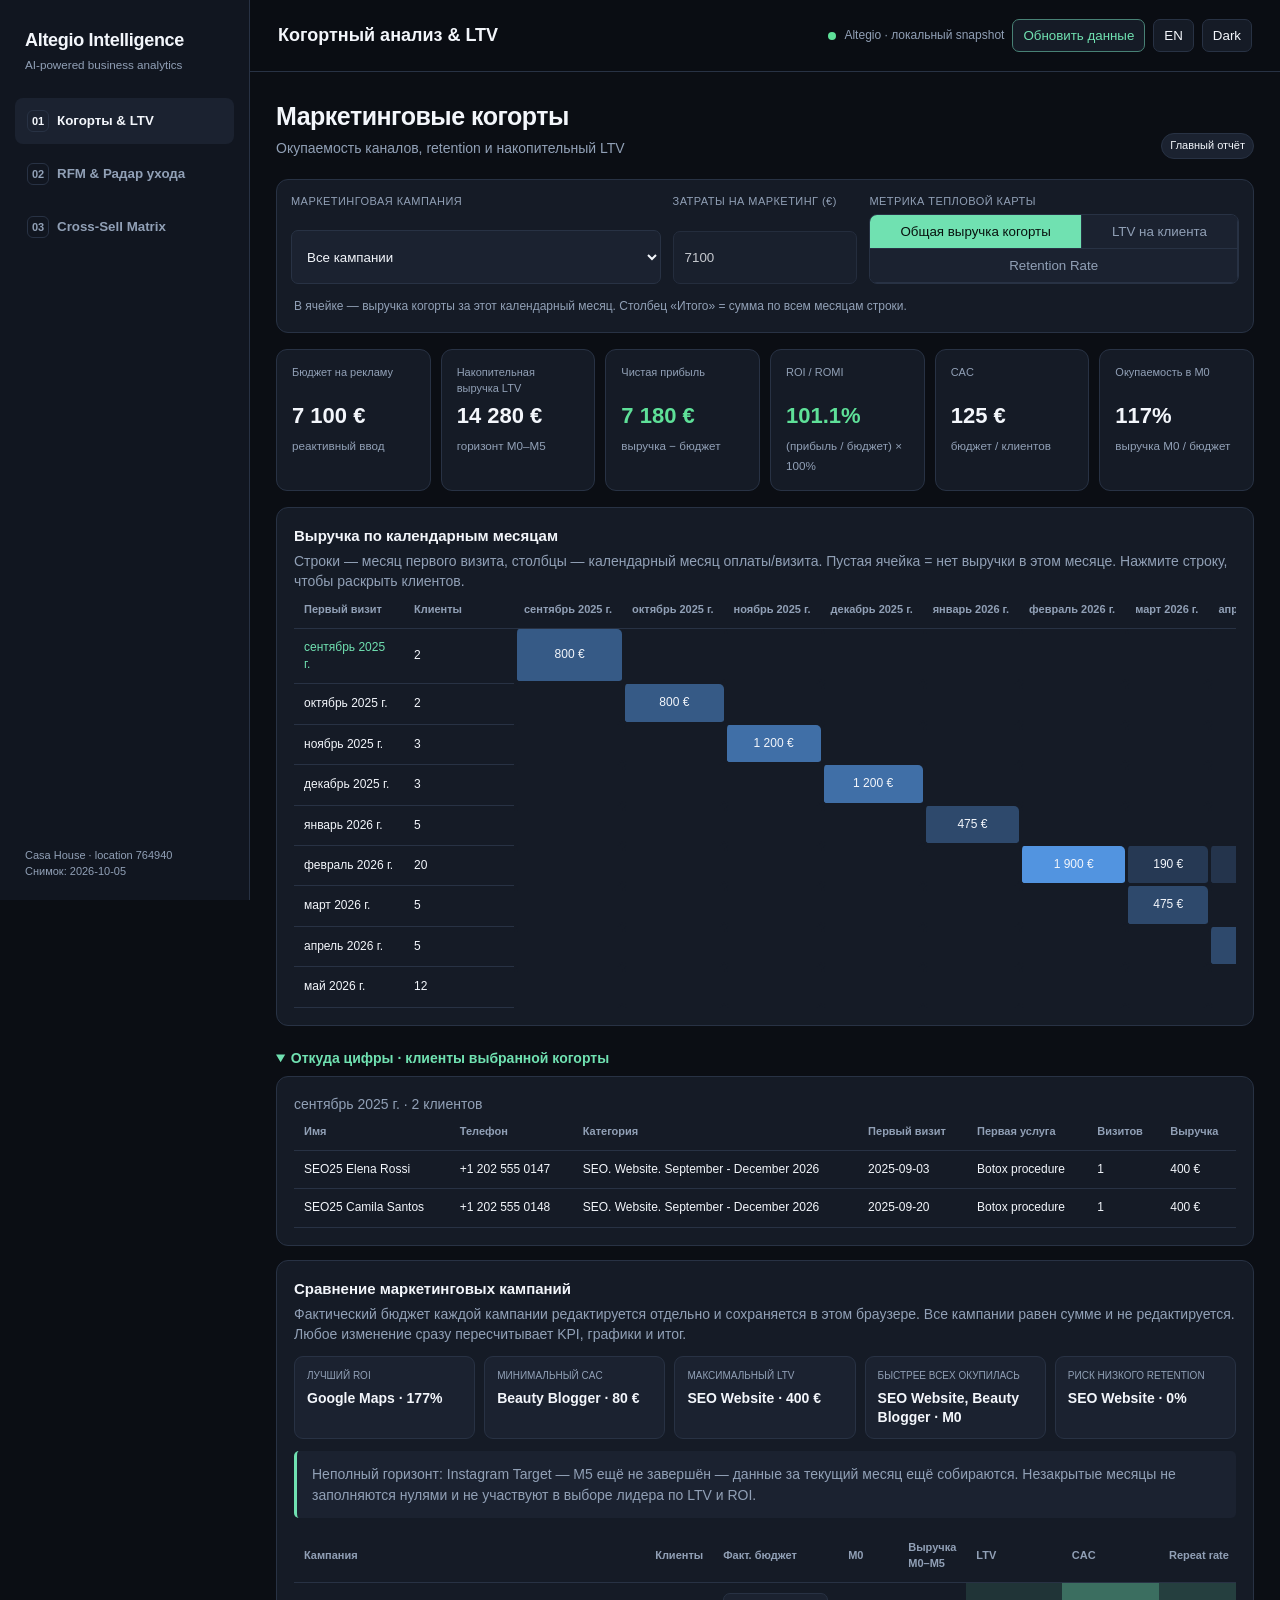
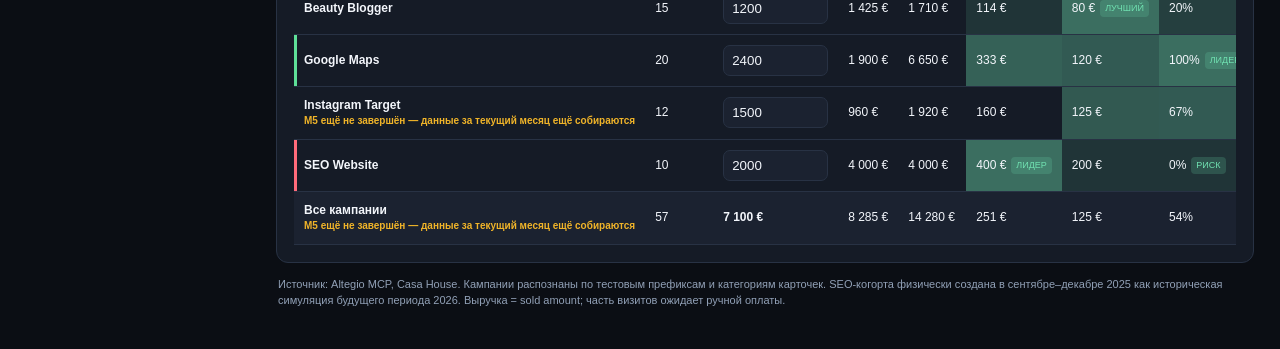
==== commit a2060e03: "Update cohort dashboard and Altegio sync" ====
--- a/dashboards/index.html
+++ b/dashboards/index.html
@@ -16,14 +16,13 @@
 select,input{width:100%;border:1px solid var(--line);background:var(--panel2);color:var(--ink);padding:10px 11px;border-radius:7px;outline:none}input[readonly]{opacity:.8;cursor:default}.seg{display:flex;flex-wrap:wrap;border:1px solid var(--line);border-radius:8px;overflow:hidden}.seg button{border:0;border-right:1px solid var(--line);border-bottom:1px solid var(--line);background:var(--panel2);color:var(--muted);padding:9px 11px;cursor:pointer;flex:1 1 auto}.seg button.active{background:var(--accent);color:#07120e}
 .kpis{display:grid;grid-template-columns:repeat(6,1fr);gap:10px;margin-bottom:16px}.kpi{background:var(--panel);border:1px solid var(--line);border-radius:11px;padding:15px;min-width:0}.kpi label{display:block;color:var(--muted);font-size:11px;min-height:32px}.kpi strong{display:block;font-size:22px;margin:3px 0;white-space:nowrap}.kpi small{color:var(--muted)}.positive{color:var(--good)!important}.negative{color:var(--danger)!important}
 .grid2{display:grid;grid-template-columns:1fr 1fr;gap:14px;margin-bottom:14px}.panel{background:var(--panel);border:1px solid var(--line);border-radius:12px;padding:17px;min-width:0}.panel h3{font-size:15px;margin:0 0 4px}.chart{width:100%;height:280px}.chart text{font-family:Inter,Segoe UI,Arial,sans-serif}.legend{display:flex;gap:14px;flex-wrap:wrap;color:var(--muted);font-size:11px;margin-top:8px}.legend i{display:inline-block;width:9px;height:9px;border-radius:3px;margin-right:5px}
-.table-wrap{overflow:auto;max-height:520px}table{width:100%;border-collapse:separate;border-spacing:0}th{font-size:11px;color:var(--muted);text-align:left;padding:10px;border-bottom:1px solid var(--line);position:sticky;top:0;background:var(--panel);z-index:2}td{padding:10px;border-bottom:1px solid var(--line);font-size:12px}tbody tr:hover{background:var(--panel2)}.heat td:not(:first-child):not(:nth-child(2)){text-align:center;border-left:3px solid var(--panel);border-bottom:3px solid var(--panel);border-radius:5px}.heat tr{cursor:pointer}.heat tr.selected td:first-child{color:var(--accent)}
+.table-wrap{overflow:auto;max-height:520px}table{width:100%;border-collapse:separate;border-spacing:0}th{font-size:11px;color:var(--muted);text-align:left;padding:10px;border-bottom:1px solid var(--line);position:sticky;top:0;background:var(--panel);z-index:2}td{padding:10px;border-bottom:1px solid var(--line);font-size:12px}tbody tr:hover{background:var(--panel2)}.heat th{white-space:nowrap;min-width:72px}.heat th:first-child,.heat th:nth-child(2){min-width:110px}.heat td:not(:first-child):not(:nth-child(2)){text-align:center;border-left:3px solid var(--panel);border-bottom:3px solid var(--panel);border-radius:5px;white-space:nowrap}.heat tr{cursor:pointer}.heat tr.selected td:first-child{color:var(--accent)}
 details{margin-top:14px}summary{cursor:pointer;color:var(--accent);font-weight:600;padding:8px 0}.pill{display:inline-block;padding:4px 8px;border-radius:99px;background:var(--panel2);border:1px solid var(--line);font-size:11px}.callout{padding:13px 15px;background:var(--panel2);border-left:3px solid var(--accent);border-radius:5px;color:var(--muted);margin:12px 0}
 .segment-grid{display:grid;grid-template-columns:repeat(4,1fr);gap:10px;margin-bottom:14px}.segment{padding:15px;background:var(--panel);border:1px solid var(--line);border-radius:10px}.segment strong{font-size:24px;display:block}.segment span{color:var(--muted)}
 .bars{display:grid;gap:11px;margin-top:15px}.bar-row{display:grid;grid-template-columns:minmax(130px,1fr) 4fr 65px;gap:10px;align-items:center}.bar-track{height:10px;background:var(--panel2);border-radius:8px;overflow:hidden}.bar-fill{height:100%;background:var(--accent2);border-radius:8px}.matrix td{text-align:center}.matrix th:not(:first-child){min-width:72px;max-width:100px}.risk{color:var(--danger);font-weight:600}.recommend{max-width:340px;color:var(--muted)}
-.staff-grid{display:grid;grid-template-columns:repeat(4,1fr);gap:10px;margin:14px 0}.staff{padding:14px;border:1px solid var(--line);border-radius:10px;background:var(--panel2)}.staff b{display:block;margin-bottom:8px}.meter{height:7px;background:var(--bg);border-radius:8px;overflow:hidden;margin:8px 0}.meter i{height:100%;display:block;background:var(--accent)}
-.hour-grid td{text-align:center;min-width:38px}.footnote{font-size:11px;color:var(--muted);padding:14px 2px}.empty{padding:30px;text-align:center;color:var(--muted)}
+.footnote{font-size:11px;color:var(--muted);padding:14px 2px}.empty{padding:30px;text-align:center;color:var(--muted)}
 .metric-help{width:100%;color:var(--muted);font-size:12px;padding:2px 3px}.heat-wrap{margin-bottom:14px}.future{color:var(--muted);text-align:center}.partial{box-shadow:inset 0 0 0 1px var(--warn)}.comparison{margin-top:14px}.comparison input{min-width:105px;padding:7px 8px}.comparison td{white-space:nowrap}.comparison tr.best td:first-child{box-shadow:inset 3px 0 0 var(--good)}.comparison tr.risk-row td:first-child{box-shadow:inset 3px 0 0 var(--danger)}.comparison tr.total{background:var(--panel2)}.rank{display:inline-block;margin-left:5px;padding:2px 5px;border-radius:4px;background:color-mix(in srgb,var(--accent) 18%,transparent);color:var(--accent);font-size:9px;text-transform:uppercase;vertical-align:middle}.insight-grid{display:grid;grid-template-columns:repeat(5,minmax(0,1fr));gap:9px;margin:12px 0 12px}.insight{background:var(--panel2);border:1px solid var(--line);border-radius:9px;padding:12px;min-width:0}.insight label{display:block;color:var(--muted);font-size:10px;text-transform:uppercase}.insight b{display:block;margin-top:5px;line-height:1.35}.maturity{color:var(--warn);font-size:10px;font-weight:600}.payback-yes{color:var(--good);font-weight:700}.payback-no{color:var(--danger);font-weight:700}.payback-wait{color:var(--warn);font-weight:700}
-@media(max-width:1150px){.kpis{grid-template-columns:repeat(3,1fr)}.staff-grid,.segment-grid{grid-template-columns:repeat(2,1fr)}.insight-grid{grid-template-columns:repeat(2,1fr)}}@media(max-width:780px){.app{display:block}.side{position:static;height:auto;border-right:0;border-bottom:1px solid var(--line)}.brand,.side-foot{display:none}.nav{display:flex;overflow:auto}.nav button{white-space:nowrap}.top{padding:0 15px}.content{padding:15px}.grid2{grid-template-columns:1fr}.kpis,.insight-grid{grid-template-columns:1fr 1fr}.hero{display:block}.status span:not(.pulse){display:none}.filters{flex-direction:column}.field,.field.wide{min-width:0;width:100%;flex:none}.seg{flex-direction:column}.seg button{border-right:0;text-align:left}}
+@media(max-width:1150px){.kpis{grid-template-columns:repeat(3,1fr)}.segment-grid{grid-template-columns:repeat(2,1fr)}.insight-grid{grid-template-columns:repeat(2,1fr)}}@media(max-width:780px){.app{display:block}.side{position:static;height:auto;border-right:0;border-bottom:1px solid var(--line)}.brand,.side-foot{display:none}.nav{display:flex;overflow:auto}.nav button{white-space:nowrap}.top{padding:0 15px}.content{padding:15px}.grid2{grid-template-columns:1fr}.kpis,.insight-grid{grid-template-columns:1fr 1fr}.hero{display:block}.status span:not(.pulse){display:none}.filters{flex-direction:column}.field,.field.wide{min-width:0;width:100%;flex:none}.seg{flex-direction:column}.seg button{border-right:0;text-align:left}}
 </style>
 </head>
 <body><div class="app">
@@ -32,9 +31,8 @@
 <button class="active" data-tab="cohort"><span class="num">01</span>Когорты & LTV</button>
 <button data-tab="rfm"><span class="num">02</span>RFM & Радар ухода</button>
 <button data-tab="cross"><span class="num">03</span>Cross-Sell Matrix</button>
-<button data-tab="idle"><span class="num">04</span>Простои мастеров</button>
 </nav><div class="side-foot" id="sideFoot">Casa House · location 764940<br>Snapshot: 05.10.2026</div></aside>
-<main class="main"><header class="top"><h1 id="page-title">Когортный анализ & LTV</h1><div class="status"><i class="pulse" id="syncPulse"></i><span id="syncStatus">Altegio API · локальный сервер</span><button class="sync" id="syncBtn" type="button" title="Обновить из Altegio без AI-токенов">Обновить данные</button><button class="theme" id="theme">Light</button></div></header>
+<main class="main"><header class="top"><h1 id="page-title">Когортный анализ & LTV</h1><div class="status"><i class="pulse" id="syncPulse"></i><span id="syncStatus">Altegio API · локальный сервер</span><button class="sync" id="syncBtn" type="button" title="Обновить из Altegio без AI-токенов">Обновить данные</button><button class="theme" id="language" type="button" aria-label="Switch language">EN</button><button class="theme" id="theme">Light</button></div></header>
 <div class="content">
 <section class="tab active" id="cohort">
  <div class="hero"><div><h2>Маркетинговые когорты</h2><p>Окупаемость каналов, retention и накопительный LTV</p></div><span class="pill">Главный отчёт</span></div>
@@ -42,7 +40,7 @@
   <div class="field wide"><label>Маркетинговая кампания</label><select id="campaign"></select></div>
   <div class="field"><label>Затраты на маркетинг (€)</label><input id="budget" type="number" min="0" step="100"></div>
   <div class="field wide"><label>Метрика тепловой карты</label><div class="seg" id="metric"><button type="button" class="active" data-value="revenue">Общая выручка когорты</button><button type="button" data-value="ltv">LTV на клиента</button><button type="button" data-value="retention">Retention Rate</button></div></div>
-  <div class="metric-help" id="metricHelp">Общая выручка когорты = сумма sold amount по визитам клиентов когорты, накопительно с M0 до Mn.</div>
+  <div class="metric-help" id="metricHelp">В ячейке — выручка когорты за этот календарный месяц. Столбец «Итого» = сумма по всем месяцам строки.</div>
  </div>
  <div class="kpis">
   <div class="kpi"><label>Бюджет на рекламу</label><strong id="kBudget">—</strong><small>реактивный ввод</small></div>
@@ -52,11 +50,7 @@
   <div class="kpi"><label>CAC</label><strong id="kCac">—</strong><small>бюджет / клиентов</small></div>
   <div class="kpi"><label>Окупаемость в M0</label><strong id="kM0">—</strong><small>выручка M0 / бюджет</small></div>
  </div>
- <div class="panel heat-wrap"><h3 id="heatTitle">Общая выручка когорты</h3><p class="caption" id="heatCaption">Все месяцы первых визитов выбранной кампании. «—» значит, что месяц ещё не наступил: такие ячейки не красятся и не считаются нулём. Нажмите строку, чтобы раскрыть клиентов.</p><div class="table-wrap"><table class="heat" id="heat"></table></div></div>
- <div class="grid2">
-  <div class="panel"><h3>Точка окупаемости</h3><p class="caption">Накопительная выручка по месяцам жизни и уровень Ad Spend</p><svg class="chart" id="breakeven" viewBox="0 0 700 280"></svg><div class="legend"><span><i style="background:var(--accent2)"></i>Выручка</span><span><i style="background:var(--danger)"></i>Ad Spend</span></div></div>
-  <div class="panel"><h3>Динамика роста LTV</h3><p class="caption">Накопительная выручка на одного привлечённого клиента</p><svg class="chart" id="ltvChart" viewBox="0 0 700 280"></svg></div>
- </div>
+ <div class="panel heat-wrap"><h3 id="heatTitle">Общая выручка когорты</h3><p class="caption" id="heatCaption">Строки — месяц первого визита, столбцы — календарный месяц оплаты/визита. Пустая ячейка = нет выручки в этом месяце. Нажмите строку, чтобы раскрыть клиентов.</p><div class="table-wrap"><table class="heat" id="heat"></table></div></div>
  <details open><summary>Откуда цифры · клиенты выбранной когорты</summary><div class="panel"><div id="cohortName" class="caption"></div><div class="table-wrap"><table id="clientsTable"></table></div></div></details>
  <div class="panel comparison"><h3>Сравнение маркетинговых кампаний</h3><p class="caption">Фактический бюджет каждой кампании редактируется отдельно и сохраняется в этом браузере. All Campaigns равен сумме и не редактируется. Любое изменение сразу пересчитывает KPI, графики и итог.</p><div class="insight-grid" id="comparisonInsights"></div><div id="horizonNote"></div><div class="table-wrap"><table id="campaignComparison"></table></div></div>
  <div class="footnote">Источник: Altegio MCP, Casa House. Кампании распознаны по тестовым префиксам и категориям карточек. SEO-когорта физически создана в сентябре–декабре 2025 как историческая симуляция будущего периода 2026. Revenue = sold amount; часть визитов ожидает ручной оплаты.</div>
@@ -78,58 +72,60 @@
   <div class="panel"><h3>Неиспользованный потенциал</h3><p class="caption">Оценка: одиночные продажи × €45 среднего допроданного чека</p><div class="bars" id="opportunity"></div><div class="callout" id="potentialTotal"></div></div>
  </div>
 </section>
-<section class="tab" id="idle">
- <div class="hero"><div><h2>Упущенная выгода и простои</h2><p>Рабочие интервалы, фактическая загрузка и пустые окна мастеров</p></div><span class="pill">Последние 30 дней</span></div>
- <div class="kpis">
-  <div class="kpi"><label>Загрузка локации</label><strong>0.5%</strong><small>Altegio Analytics</small></div>
-  <div class="kpi"><label>Расчётные часы расписания</label><strong id="scheduledHours">—</strong><small>4 ключевых мастера</small></div>
-  <div class="kpi"><label>Упущенная выручка</label><strong id="lostRevenue">—</strong><small>свободные часы × avg check</small></div>
-  <div class="kpi"><label>Стоимость 1 часа простоя</label><strong>€102</strong><small>средний чек локации</small></div>
-  <div class="kpi"><label>Выручка за 30 дней</label><strong>€1,530</strong><small>+20% к пред. периоду</small></div>
-  <div class="kpi"><label>Завершённые записи</label><strong>14</strong><small>из 32 записей</small></div>
- </div>
- <div class="staff-grid" id="staff"></div>
- <div class="panel"><h3>Плотность пустых окон</h3><p class="caption">Оценка свободных часовых слотов по дням недели и времени на основе расписаний и записей</p><div class="table-wrap"><table class="hour-grid" id="hourGrid"></table></div></div>
- <div class="footnote">Упущенная выручка — сценарная оценка, а не бухгалтерский факт: свободный час умножается на средний чек €101.98. Расписания прочитаны из Altegio за 08.09–05.10.2026.</div>
-</section>
 </div></main></div>
 <script>
 let DB={"as_of":"2026-10-05","location":{"id":764940,"name":"Casa House","currency":"EUR"},"campaigns":["Paid advertisement. Beauty Blogger XXX. February 2026","Target. GoogleMaps. January - April 2026","Target. Instagram. May 2026","SEO. Website. September - December 2026"],"default_budgets":{"Paid advertisement. Beauty Blogger XXX. February 2026":1200,"Target. GoogleMaps. January - April 2026":2400,"Target. Instagram. May 2026":1500,"SEO. Website. September - December 2026":2000},"clients":[{"name":"BBF26 Emma Carter","phone":"+1 202 555 0100","campaign":"Paid advertisement. Beauty Blogger XXX. February 2026","first_visit":"2026-02-02","visits":[{"date":"2026-02-02","revenue":95,"service":"Hawaiian haircut","age":0},{"date":"2026-03-10","revenue":95,"service":"Hawaiian haircut","age":1}],"visit_count":2,"revenue":190},{"name":"BBF26 Olivia Bennett","phone":"+1 202 555 0101","campaign":"Paid advertisement. Beauty Blogger XXX. February 2026","first_visit":"2026-02-03","visits":[{"date":"2026-02-03","revenue":95,"service":"Hawaiian haircut","age":0},{"date":"2026-04-12","revenue":95,"service":"Hawaiian haircut","age":2}],"visit_count":2,"revenue":190},{"name":"BBF26 Sophia Turner","phone":"+1 202 555 0102","campaign":"Paid advertisement. Beauty Blogger XXX. February 2026","first_visit":"2026-02-04","visits":[{"date":"2026-02-04","revenue":95,"service":"Hawaiian haircut","age":0},{"date":"2026-03-25","revenue":95,"service":"Hawaiian haircut","age":1}],"visit_count":2,"revenue":190},{"name":"BBF26 Mia Collins","phone":"+1 202 555 0103","campaign":"Paid advertisement. Beauty Blogger XXX. February 2026","first_visit":"2026-02-05","visits":[{"date":"2026-02-05","revenue":95,"service":"Hawaiian haircut","age":0}],"visit_count":1,"revenue":95},{"name":"BBF26 Ava Mitchell","phone":"+1 202 555 0104","campaign":"Paid advertisement. Beauty Blogger XXX. February 2026","first_visit":"2026-02-06","visits":[{"date":"2026-02-06","revenue":95,"service":"Hawaiian haircut","age":0}],"visit_count":1,"revenue":95},{"name":"BBF26 Isabella Parker","phone":"+1 202 555 0105","campaign":"Paid advertisement. Beauty Blogger XXX. February 2026","first_visit":"2026-02-07","visits":[{"date":"2026-02-07","revenue":95,"service":"Hawaiian haircut","age":0}],"visit_count":1,"revenue":95},{"name":"BBF26 Amelia Brooks","phone":"+1 202 555 0106","campaign":"Paid advertisement. Beauty Blogger XXX. February 2026","first_visit":"2026-02-08","visits":[{"date":"2026-02-08","revenue":95,"service":"Hawaiian haircut","age":0}],"visit_count":1,"revenue":95},{"name":"BBF26 Harper Reed","phone":"+1 202 555 0107","campaign":"Paid advertisement. Beauty Blogger XXX. February 2026","first_visit":"2026-02-09","visits":[{"date":"2026-02-09","revenue":95,"service":"Hawaiian haircut","age":0}],"visit_count":1,"revenue":95},{"name":"BBF26 Evelyn Foster","phone":"+1 202 555 0108","campaign":"Paid advertisement. Beauty Blogger XXX. February 2026","first_visit":"2026-02-10","visits":[{"date":"2026-02-10","revenue":95,"service":"Hawaiian haircut","age":0}],"visit_count":1,"revenue":95},{"name":"BBF26 Charlotte Hayes","phone":"+1 202 555 0109","campaign":"Paid advertisement. Beauty Blogger XXX. February 2026","first_visit":"2026-02-11","visits":[{"date":"2026-02-11","revenue":95,"service":"Hawaiian haircut","age":0}],"visit_count":1,"revenue":95},{"name":"BBF26 Lily Morgan","phone":"+1 202 555 0110","campaign":"Paid advertisement. Beauty Blogger XXX. February 2026","first_visit":"2026-02-12","visits":[{"date":"2026-02-12","revenue":95,"service":"Hawaiian haircut","age":0}],"visit_count":1,"revenue":95},{"name":"BBF26 Grace Cooper","phone":"+1 202 555 0111","campaign":"Paid advertisement. Beauty Blogger XXX. February 2026","first_visit":"2026-02-13","visits":[{"date":"2026-02-13","revenue":95,"service":"Hawaiian haircut","age":0}],"visit_count":1,"revenue":95},{"name":"BBF26 Chloe Ward","phone":"+1 202 555 0112","campaign":"Paid advertisement. Beauty Blogger XXX. February 2026","first_visit":"2026-02-14","visits":[{"date":"2026-02-14","revenue":95,"service":"Hawaiian haircut","age":0}],"visit_count":1,"revenue":95},{"name":"BBF26 Ella Murphy","phone":"+1 202 555 0113","campaign":"Paid advertisement. Beauty Blogger XXX. February 2026","first_visit":"2026-02-15","visits":[{"date":"2026-02-15","revenue":95,"service":"Hawaiian haircut","age":0}],"visit_count":1,"revenue":95},{"name":"BBF26 Zoe Richardson","phone":"+1 202 555 0114","campaign":"Paid advertisement. Beauty Blogger XXX. February 2026","first_visit":"2026-02-16","visits":[{"date":"2026-02-16","revenue":95,"service":"Hawaiian haircut","age":0}],"visit_count":1,"revenue":95},{"name":"GM26 Liam Anderson","phone":"+1 202 555 0115","campaign":"Target. GoogleMaps. January - April 2026","first_visit":"2026-01-05","visits":[{"date":"2026-01-05","revenue":95,"service":"Hawaiian haircut","age":0},{"date":"2026-05-05","revenue":95,"service":"Hawaiian haircut","age":4},{"date":"2026-06-05","revenue":95,"service":"Hawaiian haircut","age":5},{"date":"2026-07-05","revenue":95,"service":"Hawaiian haircut","age":6}],"visit_count":4,"revenue":380},{"name":"GM26 Noah Thompson","phone":"+1 202 555 0116","campaign":"Target. GoogleMaps. January - April 2026","first_visit":"2026-01-08","visits":[{"date":"2026-01-08","revenue":95,"service":"Hawaiian haircut","age":0},{"date":"2026-05-06","revenue":95,"service":"Hawaiian haircut","age":4},{"date":"2026-06-06","revenue":95,"service":"Hawaiian haircut","age":5},{"date":"2026-07-06","revenue":95,"service":"Hawaiian haircut","age":6}],"visit_count":4,"revenue":380},{"name":"GM26 Ethan Walker","phone":"+1 202 555 0117","campaign":"Target. GoogleMaps. January - April 2026","first_visit":"2026-01-12","visits":[{"date":"2026-01-12","revenue":95,"service":"Hawaiian haircut","age":0},{"date":"2026-05-07","revenue":95,"service":"Hawaiian haircut","age":4},{"date":"2026-06-07","revenue":95,"service":"Hawaiian haircut","age":5},{"date":"2026-07-07","revenue":95,"service":"Hawaiian haircut","age":6}],"visit_count":4,"revenue":380},{"name":"GM26 Lucas Harris","phone":"+1 202 555 0118","campaign":"Target. GoogleMaps. January - April 2026","first_visit":"2026-01-17","visits":[{"date":"2026-01-17","revenue":95,"service":"Hawaiian haircut","age":0},{"date":"2026-05-08","revenue":95,"service":"Hawaiian haircut","age":4},{"date":"2026-06-08","revenue":95,"service":"Hawaiian haircut","age":5},{"date":"2026-07-08","revenue":95,"service":"Hawaiian haircut","age":6}],"visit_count":4,"revenue":380},{"name":"GM26 Mason Clark","phone":"+1 202 555 0119","campaign":"Target. GoogleMaps. January - April 2026","first_visit":"2026-01-23","visits":[{"date":"2026-01-23","revenue":95,"service":"Hawaiian haircut","age":0},{"date":"2026-05-09","revenue":95,"service":"Hawaiian haircut","age":4},{"date":"2026-06-09","revenue":95,"service":"Hawaiian haircut","age":5},{"date":"2026-07-09","revenue":95,"service":"Hawaiian haircut","age":6}],"visit_count":4,"revenue":380},{"name":"GM26 Logan Lewis","phone":"+1 202 555 0120","campaign":"Target. GoogleMaps. January - April 2026","first_visit":"2026-02-04","visits":[{"date":"2026-02-04","revenue":95,"service":"Hawaiian haircut","age":0},{"date":"2026-06-05","revenue":95,"service":"Hawaiian haircut","age":4},{"date":"2026-07-05","revenue":95,"service":"Hawaiian haircut","age":5},{"date":"2026-08-05","revenue":95,"service":"Hawaiian haircut","age":6}],"visit_count":4,"revenue":380},{"name":"GM26 James Robinson","phone":"+1 202 555 0121","campaign":"Target. GoogleMaps. January - April 2026","first_visit":"2026-02-09","visits":[{"date":"2026-02-09","revenue":95,"service":"Hawaiian haircut","age":0},{"date":"2026-06-06","revenue":95,"service":"Hawaiian haircut","age":4},{"date":"2026-07-06","revenue":95,"service":"Hawaiian haircut","age":5},{"date":"2026-08-06","revenue":95,"service":"Hawaiian haircut","age":6}],"visit_count":4,"revenue":380},{"name":"GM26 Benjamin Hall","phone":"+1 202 555 0122","campaign":"Target. GoogleMaps. January - April 2026","first_visit":"2026-02-14","visits":[{"date":"2026-02-14","revenue":95,"service":"Hawaiian haircut","age":0},{"date":"2026-06-07","revenue":95,"service":"Hawaiian haircut","age":4},{"date":"2026-07-07","revenue":95,"service":"Hawaiian haircut","age":5},{"date":"2026-08-07","revenue":95,"service":"Hawaiian haircut","age":6}],"visit_count":4,"revenue":380},{"name":"GM26 Henry Allen","phone":"+1 202 555 0123","campaign":"Target. GoogleMaps. January - April 2026","first_visit":"2026-02-19","visits":[{"date":"2026-02-19","revenue":95,"service":"Hawaiian haircut","age":0},{"date":"2026-06-08","revenue":95,"service":"Hawaiian haircut","age":4},{"date":"2026-07-08","revenue":95,"service":"Hawaiian haircut","age":5},{"date":"2026-08-08","revenue":95,"service":"Hawaiian haircut","age":6}],"visit_count":4,"revenue":380},{"name":"GM26 Alexander Young","phone":"+1 202 555 0124","campaign":"Target. GoogleMaps. January - April 2026","first_visit":"2026-02-24","visits":[{"date":"2026-02-24","revenue":95,"service":"Hawaiian haircut","age":0},{"date":"2026-06-09","revenue":95,"service":"Hawaiian haircut","age":4},{"date":"2026-07-09","revenue":95,"service":"Hawaiian haircut","age":5},{"date":"2026-08-09","revenue":95,"service":"Hawaiian haircut","age":6}],"visit_count":4,"revenue":380},{"name":"GM26 Daniel King","phone":"+1 202 555 0125","campaign":"Target. GoogleMaps. January - April 2026","first_visit":"2026-03-03","visits":[{"date":"2026-03-03","revenue":95,"service":"Hawaiian haircut","age":0},{"date":"2026-05-15","revenue":95,"service":"Hawaiian haircut","age":2},{"date":"2026-07-15","revenue":95,"service":"Hawaiian haircut","age":4},{"date":"2026-08-15","revenue":95,"service":"Hawaiian haircut","age":5}],"visit_count":4,"revenue":380},{"name":"GM26 Matthew Wright","phone":"+1 202 555 0126","campaign":"Target. GoogleMaps. January - April 2026","first_visit":"2026-03-08","visits":[{"date":"2026-03-08","revenue":95,"service":"Hawaiian haircut","age":0},{"date":"2026-05-16","revenue":95,"service":"Hawaiian haircut","age":2},{"date":"2026-07-16","revenue":95,"service":"Hawaiian haircut","age":4},{"date":"2026-08-16","revenue":95,"service":"Hawaiian haircut","age":5}],"visit_count":4,"revenue":380},{"name":"GM26 Jackson Scott","phone":"+1 202 555 0127","campaign":"Target. GoogleMaps. January - April 2026","first_visit":"2026-03-13","visits":[{"date":"2026-03-13","revenue":95,"service":"Hawaiian haircut","age":0},{"date":"2026-05-17","revenue":95,"service":"Hawaiian haircut","age":2},{"date":"2026-07-17","revenue":95,"service":"Hawaiian haircut","age":4},{"date":"2026-08-17","revenue":95,"service":"Hawaiian haircut","age":5}],"visit_count":4,"revenue":380},{"name":"GM26 Sebastian Green","phone":"+1 202 555 0128","campaign":"Target. GoogleMaps. January - April 2026","first_visit":"2026-03-18","visits":[{"date":"2026-03-18","revenue":95,"service":"Hawaiian haircut","age":0},{"date":"2026-05-18","revenue":95,"service":"Hawaiian haircut","age":2},{"date":"2026-07-18","revenue":95,"service":"Hawaiian haircut","age":4},{"date":"2026-08-18","revenue":95,"service":"Hawaiian haircut","age":5}],"visit_count":4,"revenue":380},{"name":"GM26 Jack Baker","phone":"+1 202 555 0129","campaign":"Target. GoogleMaps. January - April 2026","first_visit":"2026-03-23","visits":[{"date":"2026-03-23","revenue":95,"service":"Hawaiian haircut","age":0},{"date":"2026-05-19","revenue":95,"service":"Hawaiian haircut","age":2},{"date":"2026-07-19","revenue":95,"service":"Hawaiian haircut","age":4},{"date":"2026-08-19","revenue":95,"service":"Hawaiian haircut","age":5}],"visit_count":4,"revenue":380},{"name":"GM26 Samuel Adams","phone":"+1 202 555 0130","campaign":"Target. GoogleMaps. January - April 2026","first_visit":"2026-04-02","visits":[{"date":"2026-04-02","revenue":95,"service":"Hawaiian haircut","age":0},{"date":"2026-05-25","revenue":95,"service":"Hawaiian haircut","age":1},{"date":"2026-06-25","revenue":95,"service":"Hawaiian haircut","age":2},{"date":"2026-08-25","revenue":95,"service":"Hawaiian haircut","age":4}],"visit_count":4,"revenue":380},{"name":"GM26 David Nelson","phone":"+1 202 555 0131","campaign":"Target. GoogleMaps. January - April 2026","first_visit":"2026-04-07","visits":[{"date":"2026-04-07","revenue":95,"service":"Hawaiian haircut","age":0},{"date":"2026-05-26","revenue":95,"service":"Hawaiian haircut","age":1},{"date":"2026-06-26","revenue":95,"service":"Hawaiian haircut","age":2},{"date":"2026-08-26","revenue":95,"service":"Hawaiian haircut","age":4}],"visit_count":4,"revenue":380},{"name":"GM26 Joseph Hill","phone":"+1 202 555 0132","campaign":"Target. GoogleMaps. January - April 2026","first_visit":"2026-04-12","visits":[{"date":"2026-04-12","revenue":95,"service":"Hawaiian haircut","age":0},{"date":"2026-05-27","revenue":95,"service":"Hawaiian haircut","age":1},{"date":"2026-06-27","revenue":95,"service":"Hawaiian haircut","age":2},{"date":"2026-08-27","revenue":95,"service":"Hawaiian haircut","age":4}],"visit_count":4,"revenue":380},{"name":"GM26 Owen Campbell","phone":"+1 202 555 0133","campaign":"Target. GoogleMaps. January - April 2026","first_visit":"2026-04-17","visits":[{"date":"2026-04-17","revenue":95,"service":"Hawaiian haircut","age":0},{"date":"2026-05-28","revenue":95,"service":"Hawaiian haircut","age":1},{"date":"2026-06-28","revenue":95,"service":"Hawaiian haircut","age":2},{"date":"2026-08-28","revenue":95,"service":"Hawaiian haircut","age":4}],"visit_count":4,"revenue":380},{"name":"GM26 Leo Mitchell","phone":"+1 202 555 0134","campaign":"Target. GoogleMaps. January - April 2026","first_visit":"2026-04-22","visits":[{"date":"2026-04-22","revenue":95,"service":"Hawaiian haircut","age":0},{"date":"2026-05-29","revenue":95,"service":"Hawaiian haircut","age":1},{"date":"2026-06-29","revenue":95,"service":"Hawaiian haircut","age":2},{"date":"2026-08-29","revenue":95,"service":"Hawaiian haircut","age":4}],"visit_count":4,"revenue":380},{"name":"IGM26 Aria Wilson","phone":"+1 202 555 0135","campaign":"Target. Instagram. May 2026","first_visit":"2026-05-02","visits":[{"date":"2026-05-02","revenue":80,"service":"Hardware manicure","age":0},{"date":"2026-06-06","revenue":80,"service":"Hardware manicure","age":1},{"date":"2026-07-06","revenue":80,"service":"Hardware manicure","age":2}],"visit_count":3,"revenue":240},{"name":"IGM26 Scarlett Moore","phone":"+1 202 555 0136","campaign":"Target. Instagram. May 2026","first_visit":"2026-05-03","visits":[{"date":"2026-05-03","revenue":80,"service":"Hardware manicure","age":0},{"date":"2026-06-08","revenue":80,"service":"Hardware manicure","age":1},{"date":"2026-07-08","revenue":80,"service":"Hardware manicure","age":2}],"visit_count":3,"revenue":240},{"name":"IGM26 Victoria Taylor","phone":"+1 202 555 0137","campaign":"Target. Instagram. May 2026","first_visit":"2026-05-04","visits":[{"date":"2026-05-04","revenue":80,"service":"Hardware manicure","age":0},{"date":"2026-06-10","revenue":80,"service":"Hardware manicure","age":1},{"date":"2026-07-10","revenue":80,"service":"Hardware manicure","age":2}],"visit_count":3,"revenue":240},{"name":"IGM26 Madison White","phone":"+1 202 555 0138","campaign":"Target. Instagram. May 2026","first_visit":"2026-05-05","visits":[{"date":"2026-05-05","revenue":80,"service":"Hardware manicure","age":0},{"date":"2026-06-12","revenue":80,"service":"Hardware manicure","age":1},{"date":"2026-07-12","revenue":80,"service":"Hardware manicure","age":2}],"visit_count":3,"revenue":240},{"name":"IGM26 Layla Martin","phone":"+1 202 555 0139","campaign":"Target. Instagram. May 2026","first_visit":"2026-05-06","visits":[{"date":"2026-05-06","revenue":80,"service":"Hardware manicure","age":0},{"date":"2026-06-14","revenue":80,"service":"Hardware manicure","age":1}],"visit_count":2,"revenue":160},{"name":"IGM26 Nora Jackson","phone":"+1 202 555 0140","campaign":"Target. Instagram. May 2026","first_visit":"2026-05-07","visits":[{"date":"2026-05-07","revenue":80,"service":"Hardware manicure","age":0},{"date":"2026-06-16","revenue":80,"service":"Hardware manicure","age":1}],"visit_count":2,"revenue":160},{"name":"IGM26 Hannah Lee","phone":"+1 202 555 0141","campaign":"Target. Instagram. May 2026","first_visit":"2026-05-08","visits":[{"date":"2026-05-08","revenue":80,"service":"Hardware manicure","age":0},{"date":"2026-07-14","revenue":80,"service":"Hardware manicure","age":2}],"visit_count":2,"revenue":160},{"name":"IGM26 Stella Perez","phone":"+1 202 555 0142","campaign":"Target. Instagram. May 2026","first_visit":"2026-05-09","visits":[{"date":"2026-05-09","revenue":80,"service":"Hardware manicure","age":0},{"date":"2026-07-16","revenue":80,"service":"Hardware manicure","age":2}],"visit_count":2,"revenue":160},{"name":"IGM26 Lucy Roberts","phone":"+1 202 555 0143","campaign":"Target. Instagram. May 2026","first_visit":"2026-05-10","visits":[{"date":"2026-05-10","revenue":80,"service":"Hardware manicure","age":0}],"visit_count":1,"revenue":80},{"name":"IGM26 Maya Evans","phone":"+1 202 555 0144","campaign":"Target. Instagram. May 2026","first_visit":"2026-05-11","visits":[{"date":"2026-05-11","revenue":80,"service":"Hardware manicure","age":0}],"visit_count":1,"revenue":80},{"name":"IGM26 Naomi Edwards","phone":"+1 202 555 0145","campaign":"Target. Instagram. May 2026","first_visit":"2026-05-12","visits":[{"date":"2026-05-12","revenue":80,"service":"Hardware manicure","age":0}],"visit_count":1,"revenue":80},{"name":"IGM26 Ruby Stewart","phone":"+1 202 555 0146","campaign":"Target. Instagram. May 2026","first_visit":"2026-05-13","visits":[{"date":"2026-05-13","revenue":80,"service":"Hardware manicure","age":0}],"visit_count":1,"revenue":80},{"name":"SEO25 Elena Rossi","phone":"+1 202 555 0147","campaign":"SEO. Website. September - December 2026","first_visit":"2025-09-03","visits":[{"date":"2025-09-03","revenue":400,"service":"Botox procedure","age":0}],"visit_count":1,"revenue":400},{"name":"SEO25 Camila Santos","phone":"+1 202 555 0148","campaign":"SEO. Website. September - December 2026","first_visit":"2025-09-20","visits":[{"date":"2025-09-20","revenue":400,"service":"Botox procedure","age":0}],"visit_count":1,"revenue":400},{"name":"SEO25 Sofia Romano","phone":"+1 202 555 0149","campaign":"SEO. Website. September - December 2026","first_visit":"2025-10-05","visits":[{"date":"2025-10-05","revenue":400,"service":"Botox procedure","age":0}],"visit_count":1,"revenue":400},{"name":"SEO25 Natalia Costa","phone":"+1 202 555 0150","campaign":"SEO. Website. September - December 2026","first_visit":"2025-10-18","visits":[{"date":"2025-10-18","revenue":400,"service":"Botox procedure","age":0}],"visit_count":1,"revenue":400},{"name":"SEO25 Laura Bianchi","phone":"+1 202 555 0151","campaign":"SEO. Website. September - December 2026","first_visit":"2025-11-04","visits":[{"date":"2025-11-04","revenue":400,"service":"Botox procedure","age":0}],"visit_count":1,"revenue":400},{"name":"SEO25 Diana Moretti","phone":"+1 202 555 0152","campaign":"SEO. Website. September - December 2026","first_visit":"2025-11-15","visits":[{"date":"2025-11-15","revenue":400,"service":"Botox procedure","age":0}],"visit_count":1,"revenue":400},{"name":"SEO25 Clara Silva","phone":"+1 202 555 0153","campaign":"SEO. Website. September - December 2026","first_visit":"2025-11-28","visits":[{"date":"2025-11-28","revenue":400,"service":"Botox procedure","age":0}],"visit_count":1,"revenue":400},{"name":"SEO25 Alice Ferrari","phone":"+1 202 555 0154","campaign":"SEO. Website. September - December 2026","first_visit":"2025-12-06","visits":[{"date":"2025-12-06","revenue":400,"service":"Botox procedure","age":0}],"visit_count":1,"revenue":400},{"name":"SEO25 Marta Ricci","phone":"+1 202 555 0155","campaign":"SEO. Website. September - December 2026","first_visit":"2025-12-14","visits":[{"date":"2025-12-14","revenue":400,"service":"Botox procedure","age":0}],"visit_count":1,"revenue":400},{"name":"SEO25 Eva Marino","phone":"+1 202 555 0156","campaign":"SEO. Website. September - December 2026","first_visit":"2025-12-22","visits":[{"date":"2025-12-22","revenue":400,"service":"Botox procedure","age":0}],"visit_count":1,"revenue":400}],"rfm":{"base_size":436,"segments":[{"name":"VIP","count":3,"color":"#f0b429"},{"name":"Постоянные","count":26,"color":"#2f80ed"},{"name":"Спящие","count":24,"color":"#9b51e0"},{"name":"В зоне риска","count":383,"color":"#e05260"}],"rules":"VIP: активны ≤60 дней и lifetime spend ≥€1,000; Постоянные: остальные активные ≤60 дней; Спящие: 61–90 дней; Риск: >90 дней."},"cross_sell":{"services":["Manicure + Nail Polish","Classic pedicure","Classic manicure","Hawaiian haircut","Hardware manicure","COLORING IN ONE TONE (long)","Men's haircut / Vīriešu matu griezums / Corte De Pelo De Hombre"],"matrix":[[67,2,0,0,0,0,0],[2,64,0,0,1,0,0],[0,0,63,0,1,0,0],[0,0,0,56,0,0,1],[0,1,1,0,52,0,0],[0,0,0,0,0,47,0],[0,0,0,1,0,0,44]],"pairs":[{"a":"Classic pedicure","b":"Tip","count":3},{"a":"Botox procedure","b":"Lazer hair removal - Armpits","count":2},{"a":"Botox procedure","b":"Lazer hair removal - Full legs","count":2},{"a":"Face lifting","b":"Lazer hair removal - Armpits","count":2},{"a":"Face lifting","b":"Lazer hair removal - Full legs","count":2},{"a":"Tanning 1 minute","b":"Tanning 5 minutes","count":2},{"a":"COLORING IN ONE TONE (long)","b":"Women's haircut + styling","count":2},{"a":"Classic pedicure","b":"Manicure + Nail Polish","count":2}],"opportunities":[{"service":"Manicure + Nail Polish","solo":62,"potential":2790},{"service":"Classic pedicure","solo":57,"potential":2565},{"service":"Classic manicure","solo":60,"potential":2700},{"service":"Hawaiian haircut","solo":50,"potential":2250},{"service":"Hardware manicure","solo":47,"potential":2115},{"service":"COLORING IN ONE TONE (long)","solo":43,"potential":1935},{"service":"Men's haircut / Vīriešu matu griezums / Corte De Pelo De Hombre","solo":40,"potential":1800},{"service":"COLORING IN ONE TONE (medium)","solo":28,"potential":1260}],"arrived_with_multiple_services":42},"capacity":{"period":"2026-09-06 — 2026-10-05","location":{"occupancy":0.5,"revenue":1529.71,"avg_check":101.98,"appointments":32},"staff":[{"name":"Hairdresser Jenny","occupancy":1.5,"revenue":609.8,"avg_check":152.45,"scheduled_hours":245},{"name":"Nail master Chen","occupancy":0.6,"revenue":84.55,"avg_check":42.28,"scheduled_hours":336},{"name":"Cosmetologist Anna","occupancy":0.0,"revenue":0,"avg_check":0,"scheduled_hours":245},{"name":"Nataly N.","occupancy":1.9,"revenue":530.81,"avg_check":75.83,"scheduled_hours":337}],"appointments":[{"date":"2026-10-04","hour":14,"staff":"Cosmetologist Anna"},{"date":"2026-10-02","hour":15,"staff":"Hairdresser Jenny"},{"date":"2026-10-01","hour":13,"staff":"Nail master Chen"},{"date":"2026-09-30","hour":17,"staff":"Nataly N."},{"date":"2026-09-30","hour":15,"staff":"Hairdresser Maria"},{"date":"2026-09-30","hour":14,"staff":"Cosmetologist Anna"},{"date":"2026-09-29","hour":18,"staff":"Doctor Nick"},{"date":"2026-09-29","hour":13,"staff":"Nataly N."},{"date":"2026-09-28","hour":19,"staff":"Hairdresser Maria"},{"date":"2026-09-24","hour":15,"staff":"Nataly N."},{"date":"2026-09-24","hour":15,"staff":"Hairdresser Jenny"},{"date":"2026-09-23","hour":19,"staff":"Hairdresser Jenny"},{"date":"2026-09-23","hour":15,"staff":"Hairdresser Jenny"},{"date":"2026-09-22","hour":16,"staff":"Nataly N."},{"date":"2026-09-20","hour":14,"staff":"Doctor Nick"},{"date":"2026-09-20","hour":11,"staff":"Trainer Travis"},{"date":"2026-09-18","hour":18,"staff":"Nataly N."},{"date":"2026-09-17","hour":13,"staff":"Cosmetologist Anna"},{"date":"2026-09-17","hour":12,"staff":"Hairdresser Jenny"},{"date":"2026-09-15","hour":18,"staff":"Cosmetologist Anna"},{"date":"2026-09-13","hour":13,"staff":"Nail master Chen"},{"date":"2026-09-12","hour":14,"staff":"Nail master Chen"},{"date":"2026-09-11","hour":16,"staff":"Nataly N."},{"date":"2026-09-11","hour":9,"staff":"Nataly N."},{"date":"2026-09-09","hour":14,"staff":"Cosmetologist Anna"},{"date":"2026-09-07","hour":15,"staff":"Nail master Chen"}]},"overview":{"period":"2026-01-01 — 2026-10-05","revenue":41586.43,"services_revenue":30703.15,"products_revenue":10883.28,"avg_check":171.14,"occupancy":1.0,"appointments":406,"completed":261,"clients":86,"new_clients":81,"returning_clients":5}};
-const euro=new Intl.NumberFormat('ru-RU',{style:'currency',currency:'EUR',maximumFractionDigits:0});
-const number=new Intl.NumberFormat('ru-RU',{maximumFractionDigits:1});
-const monthFmt=new Intl.DateTimeFormat('ru-RU',{month:'long',year:'numeric'});
-const pageTitles={cohort:'Когортный анализ & LTV',rfm:'RFM-анализ & Радар ухода',cross:'Матрица кросс-продаж',idle:'Упущенная выгода и простои'};
-document.querySelectorAll('.nav button').forEach(b=>b.onclick=()=>{document.querySelectorAll('.nav button,.tab').forEach(x=>x.classList.remove('active'));b.classList.add('active');document.getElementById(b.dataset.tab).classList.add('active');document.getElementById('page-title').textContent=pageTitles[b.dataset.tab]});
-document.getElementById('theme').onclick=()=>{const light=document.documentElement.dataset.theme==='light';document.documentElement.dataset.theme=light?'dark':'light';document.getElementById('theme').textContent=light?'Light':'Dark'};
+let euro=new Intl.NumberFormat('ru-RU',{style:'currency',currency:'EUR',maximumFractionDigits:0});
+let number=new Intl.NumberFormat('ru-RU',{maximumFractionDigits:1});
+let monthFmt=new Intl.DateTimeFormat('ru-RU',{month:'long',year:'numeric'});
+const pageTitles={cohort:'Когортный анализ & LTV',rfm:'RFM-анализ & Радар ухода',cross:'Матрица кросс-продаж'};
+const translations={
+'Когорты & LTV':'Cohorts & LTV','RFM & Радар ухода':'RFM & Churn Radar','Простои мастеров':'Staff Downtime','Когортный анализ & LTV':'Cohort Analysis & LTV','RFM-анализ & Радар ухода':'RFM Analysis & Churn Radar','Матрица кросс-продаж':'Cross-Sell Matrix','Упущенная выгода и простои':'Lost Revenue & Downtime',
+'AI-powered business analytics':'AI-powered business analytics','Обновить данные':'Refresh data','Главный отчёт':'Main report','Маркетинговые когорты':'Marketing cohorts','Окупаемость каналов, retention и накопительный LTV':'Channel payback, retention, and cumulative LTV','Маркетинговая кампания':'Marketing campaign','Затраты на маркетинг (€)':'Marketing spend (€)','Метрика тепловой карты':'Heatmap metric','Общая выручка когорты':'Total cohort revenue','LTV на клиента':'LTV per client','Retention Rate':'Retention rate','В ячейке — выручка когорты за этот календарный месяц. Столбец «Итого» = сумма по всем месяцам строки.':'Each cell shows cohort revenue for that calendar month. “Total” is the sum across the row.',
+'Бюджет на рекламу':'Ad spend','реактивный ввод':'Editable input','Накопительная выручка LTV':'Cumulative LTV revenue','горизонт M0–M5':'M0–M5 horizon','Чистая прибыль':'Net profit','выручка − бюджет':'Revenue − spend','Окупаемость в M0':'M0 payback','выручка M0 / бюджет':'M0 revenue / spend','Выручка':'Revenue','Откуда цифры · клиенты выбранной когорты':'Data details · selected cohort clients','Сравнение маркетинговых кампаний':'Marketing campaign comparison','Фактический бюджет каждой кампании редактируется отдельно и сохраняется в этом браузере. All Campaigns равен сумме и не редактируется. Любое изменение сразу пересчитывает KPI, графики и итог.':'Each campaign budget can be edited separately and is saved in this browser. All Campaigns is the total and cannot be edited. Changes immediately recalculate KPIs, charts, and totals.',
+'Источник: Altegio MCP, Casa House. Кампании распознаны по тестовым префиксам и категориям карточек. SEO-когорта физически создана в сентябре–декабре 2025 как историческая симуляция будущего периода 2026. Revenue = sold amount; часть визитов ожидает ручной оплаты.':'Source: Altegio MCP, Casa House. Campaigns are identified by test prefixes and card categories. The SEO cohort was created in Sep–Dec 2025 as a historical simulation of the 2026 period. Revenue = sold amount; some visits await manual payment.',
+'Сегментация клиентской базы по ценности и давности активности':'Customer segmentation by value and recency','Распределение клиентской базы':'Customer distribution','Актуальный размер RFM-сегментов Altegio':'Current size of Altegio RFM segments','Выручка демо-когорт по RFM-сегментам':'Revenue by RFM segment','Фактический sold amount созданных демонстрационных клиентов':'Actual sold amount for generated demo clients','Клиенты в зоне риска':'At-risk clients','Не возвращались более 90 дней · приоритет для win-back кампании':'No visit in over 90 days · prioritize for a win-back campaign','Матрица кросс-продаж':'Cross-sell matrix','Какие услуги покупают вместе и где остаётся потенциал допродажи':'Services purchased together and cross-sell opportunities','Пересечение услуг':'Service overlap','Диагональ — число продаж услуги; остальные ячейки — совместные покупки в одном arrived-визите':'Diagonal: number of service sales; other cells: services purchased together in one arrived visit','Топ связок услуг':'Top service pairings','Наиболее частые пары в одном визите':'Most frequent pairs in one visit','Неиспользованный потенциал':'Untapped potential','Оценка: одиночные продажи × €45 среднего допроданного чека':'Estimate: solo sales × €45 average add-on','Упущенная выгода и простои':'Lost revenue & downtime','Рабочие интервалы, фактическая загрузка и пустые окна мастеров':'Working hours, actual utilization, and staff availability','Последние 30 дней':'Last 30 days','Загрузка локации':'Location utilization','Расчётные часы расписания':'Scheduled hours','4 ключевых мастера':'4 key staff','Упущенная выручка':'Lost revenue','свободные часы × avg check':'Available hours × avg check','Стоимость 1 часа простоя':'Cost per idle hour','средний чек локации':'Location average check','Выручка за 30 дней':'Revenue over 30 days','+20% к пред. периоду':'+20% vs previous period','Завершённые записи':'Completed appointments','из 32 записей':'of 32 appointments','Загрузка':'Utilization','ч расписания':'scheduled hours','Плотность пустых окон':'Availability heatmap','Оценка свободных часовых слотов по дням недели и времени на основе расписаний и записей':'Estimated available hourly slots by weekday and time, based on schedules and appointments','Упущенная выручка — сценарная оценка, а не бухгалтерский факт: свободный час умножается на средний чек €101.98. Расписания прочитаны из Altegio за 08.09–05.10.2026.':'Lost revenue is a scenario estimate, not an accounting figure: available hours are multiplied by the €101.98 average check. Schedules were read from Altegio for 08 Sep–05 Oct 2026.',
+'Кампания':'Campaign','Клиенты':'Clients','Факт. бюджет':'Actual spend','Выручка M0–M5':'Revenue M0–M5','Окупаемость':'Payback','Прибыль':'Profit','лидер':'Leader','лучший':'Best','риск':'Risk','быстрее':'Fastest','Быстрее всех окупилась':'Fastest payback','На закрытом горизонте ни одна':'None within the completed horizon','Риск низкого retention':'Low retention risk','Срок возврата ещё не наступил':'Return window has not started','Неполный горизонт':'Incomplete horizon','ещё не закрыт':'not closed','Неполный горизонт · нет M5':'Incomplete horizon · M5 unavailable','Неполный горизонт · нет M3 и M5':'Incomplete horizon · M3 and M5 unavailable','Клиенты выбранной когорты':'Selected cohort clients','Имя':'Name','Телефон':'Phone','Дней без визита':'Days since last visit','Потерянный LTV':'Lost LTV','ИИ-рекомендация':'AI recommendation','Персональная консультация + бонус €40 на премиальную услугу':'Personal consultation + €40 bonus for a premium service','Win-back сообщение с ограниченным бонусом 15% и быстрым слотом':'Win-back message with a limited 15% offer and an early appointment slot','Совместные услуги не найдены':'No services purchased together found','Потенциальный прирост при конверсии всех одиночных продаж в допродажу:':'Potential uplift if every solo purchase converts to an add-on sale:','мульти-сервисных визитов':'multi-service visits','День':'Day','Пн':'Mon','Вт':'Tue','Ср':'Wed','Чт':'Thu','Пт':'Fri','Сб':'Sat','Вс':'Sun','из':'of','слотов свободно':'slots available','В зоне риска':'At risk','Постоянные':'Regulars','Спящие':'Dormant','базы':'of base','VIP':'VIP','Выручка по календарным месяцам':'Revenue by calendar month','LTV на клиента по месяцам':'LTV per client by month','Retention Rate по месяцам':'Retention rate by month','В ячейке — накопительный LTV на клиента к этому календарному месяцу (выручка с первого визита ÷ размер когорты).':'Each cell shows cumulative LTV per client through that calendar month (revenue since first visit ÷ cohort size).','Доля клиентов когорты, у которых был визит в этом календарном месяце.':'Share of cohort clients who visited in this calendar month.','Текущий месяц ещё не закрыт':'Current month is not closed yet','Месяц ещё не наступил':'Month has not started yet','Итого':'Total','Кампания':'Campaign','Категория':'Category','Первый визит':'First visit','Визитов':'Visits','Выручка':'Revenue','Сумма бюджетов всех кампаний':'Total budget across all campaigns','Фактический бюджет выбранной кампании':'Actual budget for selected campaign','Синхронизация с Altegio…':'Syncing with Altegio…','Обновлено':'Updated','клиентов кампаний':'campaign clients','Ошибка sync:':'Sync error:','Не удалось обновить данные:':'Could not refresh data:','Если нет User Token:':'If no User Token is configured:','Altegio · локальный snapshot':'Altegio · local snapshot','Снимок':'Snapshot','Локальный сервер':'Local server'
+};
+translations['Все кампании']='All Campaigns';
+translations['Первая услуга']='First service';
+translations['M5 ещё не завершён — данные за текущий месяц ещё собираются']='M5 is not complete yet — this month’s data is still being collected';
+translations['Нет полного M5 — данные ещё собираются']='M5 is not fully observed yet — data is still being collected';
+translations['Нет полных M3 и M5 — данные ещё собираются']='M3 and M5 are not fully observed yet — data is still being collected';
+translations['Строки — месяц первого визита, столбцы — календарный месяц оплаты/визита. Пустая ячейка = нет выручки в этом месяце. Нажмите строку, чтобы раскрыть клиентов.']='Rows show the first-visit month; columns show the calendar month of payment or visit. An empty cell means no revenue that month. Select a row to expand its clients.';
+let language='ru';try{language=localStorage.getItem('altegioLanguage')||'ru'}catch(e){}
+function localizeText(value){const pairs=Object.entries(translations);if(language==='ru')return pairs.sort((a,b)=>b[1].length-a[1].length).reduce((s,[ru,en])=>s.replaceAll(en,ru),value);return pairs.sort((a,b)=>b[0].length-a[0].length).reduce((s,[ru,en])=>s.replaceAll(ru,en),value)}
+function translatePage(){document.documentElement.lang=language;document.title=language==='ru'?'Altegio Intelligence · Reports Portal':'Altegio Intelligence · Reports Portal';document.getElementById('language').textContent=language==='ru'?'EN':'RU';document.getElementById('theme').textContent=document.documentElement.dataset.theme==='light'?(language==='ru'?'Light':'Light'):(language==='ru'?'Dark':'Dark');document.querySelectorAll('body *').forEach(el=>{el.childNodes.forEach(n=>{if(n.nodeType===Node.TEXT_NODE&&n.nodeValue.trim())n.nodeValue=localizeText(n.nodeValue)});for(const attr of ['title','aria-label'])if(el.hasAttribute(attr))el.setAttribute(attr,localizeText(el.getAttribute(attr)))})}
+document.getElementById('language').onclick=()=>{language=language==='ru'?'en':'ru';try{localStorage.setItem('altegioLanguage',language)}catch(e){}euro=new Intl.NumberFormat(language==='ru'?'ru-RU':'en-IE',{style:'currency',currency:'EUR',maximumFractionDigits:0});number=new Intl.NumberFormat(language==='ru'?'ru-RU':'en-IE',{maximumFractionDigits:1});monthFmt=new Intl.DateTimeFormat(language==='ru'?'ru-RU':'en-GB',{month:'long',year:'numeric'});renderAll();document.getElementById('page-title').textContent=localizeText(pageTitles[document.querySelector('.nav button.active')?.dataset.tab||'cohort']);translatePage()};
+document.querySelectorAll('.nav button').forEach(b=>b.onclick=()=>{document.querySelectorAll('.nav button,.tab').forEach(x=>x.classList.remove('active'));b.classList.add('active');document.getElementById(b.dataset.tab).classList.add('active');document.getElementById('page-title').textContent=pageTitles[b.dataset.tab];translatePage()});
+document.getElementById('theme').onclick=()=>{const light=document.documentElement.dataset.theme==='light';document.documentElement.dataset.theme=light?'dark':'light';translatePage()};
 const campaign=document.getElementById('campaign'),budget=document.getElementById('budget'),syncBtn=document.getElementById('syncBtn'),syncStatus=document.getElementById('syncStatus');
 let heatMetric='revenue',selectedCohort='';
 let campaignBudgets={};
-const metricCopy={revenue:'Общая выручка когорты = сумма sold amount по визитам клиентов когорты, накопительно с M0 до Mn.',ltv:'LTV на клиента = общая выручка когорты ÷ число клиентов с первым визитом в этом месяце.',retention:'Retention Rate = клиенты с визитом в Mn ÷ размер когорты × 100%. M0 = 100%. Месяц, который ещё не наступил, не показывается как 0%.'};
-const metricTitle={revenue:'Общая выручка когорты',ltv:'LTV на клиента',retention:'Retention Rate'};
+const metricCopy={revenue:'В ячейке — выручка когорты за этот календарный месяц. Столбец «Итого» = сумма по всем месяцам строки.',ltv:'В ячейке — накопительный LTV на клиента к этому календарному месяцу (выручка с первого визита ÷ размер когорты).',retention:'Доля клиентов когорты, у которых был визит в этом календарном месяце.'};
+const metricTitle={revenue:'Выручка по календарным месяцам',ltv:'LTV на клиента по месяцам',retention:'Retention Rate по месяцам'};
 function saveBudgets(){try{localStorage.setItem('altegioCampaignBudgets',JSON.stringify(campaignBudgets))}catch(e){}}
 function budgetFor(name){return name==='All Campaigns'?DB.campaigns.reduce((s,n)=>s+(Number(campaignBudgets[n])||0),0):Number(campaignBudgets[name])||0}
-function syncBudgetInput(){budget.value=budgetFor(campaign.value);budget.readOnly=campaign.value==='All Campaigns';budget.title=budget.readOnly?'Сумма бюджетов всех кампаний':'Фактический бюджет выбранной кампании'}
-function applyDataset(next){DB=next;campaign.innerHTML=['All Campaigns',...DB.campaigns].map(x=>`<option>${x}</option>`).join('');campaignBudgets={...DB.default_budgets};try{campaignBudgets={...campaignBudgets,...JSON.parse(localStorage.getItem('altegioCampaignBudgets')||'{}')}}catch(e){}campaign.value='All Campaigns';selectedCohort='';syncBudgetInput();const asOf=DB.as_of||'—';const synced=DB.synced_at?` · sync ${DB.synced_at}`:'';document.getElementById('sideFoot').innerHTML=`${DB.location?.name||'Casa House'} · location ${DB.location?.id||764940}<br>Snapshot: ${asOf}${synced}`;const source=DB.source==='altegio_api'?'Altegio API · live':'Altegio · локальный snapshot';syncStatus.textContent=source;renderAll()}
+function syncBudgetInput(){budget.value=budgetFor(campaign.value);budget.readOnly=campaign.value==='All Campaigns';budget.title=budget.readOnly?'Сумма бюджетов всех кампаний':'Фактический бюджет выбранной кампании';translatePage()}
+function applyDataset(next){DB=next;campaign.innerHTML=['All Campaigns',...DB.campaigns].map(x=>`<option value="${x}">${x}</option>`).join('');campaignBudgets={...DB.default_budgets};try{campaignBudgets={...campaignBudgets,...JSON.parse(localStorage.getItem('altegioCampaignBudgets')||'{}')}}catch(e){}campaign.value='All Campaigns';selectedCohort='';syncBudgetInput();const asOf=DB.as_of||'—';const synced=DB.synced_at?` · sync ${DB.synced_at}`:'';document.getElementById('sideFoot').innerHTML=`${DB.location?.name||'Casa House'} · location ${DB.location?.id||764940}<br>Snapshot: ${asOf}${synced}`;const source=DB.source==='altegio_api'?'Altegio API · live':'Altegio · локальный snapshot';syncStatus.textContent=source;renderAll()}
 campaign.onchange=()=>{syncBudgetInput();selectedCohort='';renderCohort()};budget.oninput=()=>{if(campaign.value!=='All Campaigns'){campaignBudgets[campaign.value]=Number(budget.value)||0;saveBudgets();renderCohort()}};
 document.querySelectorAll('#metric button').forEach(b=>b.onclick=()=>{document.querySelectorAll('#metric button').forEach(x=>x.classList.remove('active'));b.classList.add('active');heatMetric=b.dataset.value;renderCohort()});
 async function loadRemoteData(){try{const res=await fetch('/api/data',{cache:'no-store'});if(!res.ok)throw new Error('HTTP '+res.status);applyDataset(await res.json());return true}catch(e){return false}}
 async function syncRemoteData(){if(!syncBtn)return;syncBtn.disabled=true;syncStatus.textContent='Синхронизация с Altegio…';try{const res=await fetch('/api/sync',{method:'POST'});const payload=await res.json().catch(()=>({}));if(!res.ok||!payload.ok)throw new Error(payload.error||('HTTP '+res.status));await loadRemoteData();syncStatus.textContent=`Обновлено · ${payload.campaign_clients||0} клиентов кампаний`;}catch(e){syncStatus.textContent=`Ошибка sync: ${e.message||e}`;alert('Не удалось обновить данные:\n'+(e.message||e)+'\n\nЕсли нет User Token: python scripts/auth_user_token.py')}finally{syncBtn.disabled=false}}
-if(syncBtn)syncBtn.onclick=()=>syncRemoteData();
+if(syncBtn)syncBtn.onclick=()=>{if(location.protocol==='file:'){location.href='http://127.0.0.1:8765/dashboards/index.html?sync=1';return}syncRemoteData()};
 function rows(){return DB.clients.filter(c=>campaign.value==='All Campaigns'||c.campaign===campaign.value)}
-function cohortMap(clients){const out={};clients.forEach(c=>{const key=c.first_visit.slice(0,7);out[key]??={clients:[],monthly:{}};out[key].clients.push(c);c.visits.forEach(v=>{out[key].monthly[v.age]??={revenue:0,clients:new Set()};out[key].monthly[v.age].revenue+=v.revenue;out[key].monthly[v.age].clients.add(c.name)})});return out}
+function cohortMap(clients){const out={};clients.forEach(c=>{const key=c.first_visit.slice(0,7);out[key]??={clients:[],monthly:{},calendar:{}};out[key].clients.push(c);c.visits.forEach(v=>{out[key].monthly[v.age]??={revenue:0,clients:new Set()};out[key].monthly[v.age].revenue+=v.revenue;out[key].monthly[v.age].clients.add(c.name);const ck=v.date.slice(0,7);out[key].calendar[ck]??={revenue:0,clients:new Set()};out[key].calendar[ck].revenue+=v.revenue;out[key].calendar[ck].clients.add(c.name)})});return out}
+function monthRange(startKey,endKey){if(!startKey||!endKey||startKey>endKey)return[];const out=[];let[y,m]=startKey.split('-').map(Number);const[ey,em]=endKey.split('-').map(Number);while(y<ey||(y===ey&&m<=em)){out.push(`${y}-${String(m).padStart(2,'0')}`);m+=1;if(m>12){m=1;y+=1}if(out.length>48)break}return out}
 function cumulativeSeries(clients,limit){const max=limit==null?5:limit,monthly=Array(max+1).fill(0);clients.forEach(c=>c.visits.forEach(v=>{if(v.age>=0&&v.age<=max)monthly[v.age]+=v.revenue}));let sum=0;return monthly.map(x=>(sum+=x))}
-function svgAxes(W,H,L,B,maxY){let s='';for(let i=0;i<=4;i++){const y=maxY*i/4,py=H-B-(H-B-18)*i/4;s+=`<line x1="${L}" y1="${py}" x2="${W-12}" y2="${py}" stroke="var(--line)"/><text x="${L-8}" y="${py+4}" fill="var(--muted)" font-size="10" text-anchor="end">${Math.round(y)}</text>`}return s}
-function renderBreakeven(clients,spend){const svg=document.getElementById('breakeven'),vals=cumulativeSeries(clients,seriesLimit(clients)),W=700,H=280,L=48,B=34,max=Math.max(spend,...vals,1)*1.15,plotH=H-B-18,step=(W-L-20)/Math.max(vals.length,1),openAt=youngestAge(clients);let s=svgAxes(W,H,L,B,max);vals.forEach((v,i)=>{const h=v/max*plotH,x=L+i*step+step*.18,y=H-B-h,open=i===openAt&&openAt<=5;s+=`<rect x="${x}" y="${y}" width="${step*.64}" height="${h}" rx="5" fill="${open?'var(--warn)':'var(--accent2)'}"/><text x="${x+step*.32}" y="${H-13}" fill="var(--muted)" text-anchor="middle" font-size="11">M${i}</text>`});const py=H-B-spend/max*plotH;s+=`<line x1="${L}" y1="${py}" x2="${W-12}" y2="${py}" stroke="var(--danger)" stroke-width="2" stroke-dasharray="6 5"/><text x="${W-14}" y="${Math.max(16,py-6)}" text-anchor="end" fill="var(--danger)" font-size="11">Ad Spend ${euro.format(spend)}</text>`;const bi=vals.findIndex(v=>v>=spend);if(bi>=0){const provisional=bi>(openAt>5?5:openAt-1),x=L+bi*step+step*.5,y=H-B-vals[bi]/max*plotH,color=provisional?'var(--warn)':'var(--accent)';s+=`<circle cx="${x}" cy="${y}" r="7" fill="${color}"/><text x="${x}" y="15" text-anchor="middle" fill="${color}" font-size="11">${provisional?`M${bi} · не закрыт`:`Break-even M${bi}`}</text>`}svg.innerHTML=s}
-function renderLine(clients){const svg=document.getElementById('ltvChart'),vals=cumulativeSeries(clients,seriesLimit(clients)).map(x=>x/(clients.length||1)),W=700,H=280,L=48,B=34,max=Math.max(...vals,1)*1.15,plotH=H-B-18,step=(W-L-30)/Math.max(vals.length-1,1);let s=svgAxes(W,H,L,B,max),d='';vals.forEach((v,i)=>{const x=L+i*step,y=H-B-v/max*plotH;d+=`${i?'L':'M'}${x},${y} `;s+=`<circle cx="${x}" cy="${y}" r="4" fill="var(--accent)"/><text x="${x}" y="${H-13}" fill="var(--muted)" text-anchor="middle" font-size="11">M${i}</text>`});s+=`<path d="${d}" fill="none" stroke="var(--accent)" stroke-width="3"/>`;svg.innerHTML=s}
 function heatColor(v,max){const p=max?Math.min(1,v/max):0;return `color-mix(in srgb,var(--accent2) ${10+p*75}%,var(--panel2))`}
 function monthLabel(key){const [y,m]=key.split('-').map(Number);return monthFmt.format(new Date(y,m-1,1))}
-function renderHeat(map){const keys=Object.keys(map).sort((a,b)=>b.localeCompare(a));if(!selectedCohort||!map[selectedCohort])selectedCohort=keys[0]||'';let html='<thead><tr><th>Когорта</th><th>Размер</th>'+[0,1,2,3,4,5].map(x=>`<th>M${x}</th>`).join('')+'</tr></thead><tbody>';const all=[];keys.forEach(k=>{const age=cohortAge(k),c=map[k],size=c.clients.length;let cum=0;for(let m=0;m<=5;m++){if(m>age||(m===age&&age<=5))continue;const d=c.monthly[m];cum+=d?.revenue||0;all.push(heatMetric==='revenue'?cum:heatMetric==='ltv'?cum/size:(d?.clients.size||0)/size*100)}});const max=Math.max(...all,1);keys.forEach(k=>{const age=cohortAge(k),c=map[k],size=c.clients.length,note=horizonNote(age);let cum=0;html+=`<tr data-cohort="${k}" class="${k===selectedCohort?'selected':''}"><td>${monthLabel(k)}${note?`<div class="maturity">${note}</div>`:''}</td><td>${size}</td>`;for(let m=0;m<=5;m++){if(m>age){html+='<td class="future" title="Месяц ещё не наступил и не считается нулём">—</td>';continue}const d=c.monthly[m];cum+=d?.revenue||0;const partial=m===age&&age<=5,v=heatMetric==='revenue'?cum:heatMetric==='ltv'?cum/size:(d?.clients.size||0)/size*100,text=heatMetric==='retention'?`${v.toFixed(0)}%`:euro.format(v);html+=`<td class="${partial?'partial':''}" title="${partial?'Месяц ещё не закрыт и не участвует в цветовом сравнении':''}" style="${partial?'':'background:'+heatColor(v,max)}">${text}</td>`}html+='</tr>'});document.getElementById('heat').innerHTML=html+'</tbody>';document.querySelectorAll('#heat tbody tr').forEach(tr=>tr.onclick=()=>{selectedCohort=tr.dataset.cohort;renderCohort()})}
-function renderClients(map){const c=map[selectedCohort];document.getElementById('cohortName').textContent=c?`${monthLabel(selectedCohort)} · ${c.clients.length} клиентов`:'';let h='<thead><tr><th>Имя</th><th>Телефон</th><th>Категория</th><th>Первый визит</th><th>Визитов</th><th>Выручка</th></tr></thead><tbody>';if(c)c.clients.forEach(x=>h+=`<tr><td>${x.name}</td><td>${x.phone}</td><td>${x.campaign}</td><td>${x.first_visit}</td><td>${x.visit_count}</td><td>${euro.format(x.revenue)}</td></tr>`);document.getElementById('clientsTable').innerHTML=h+'</tbody>'}
+function renderHeat(map){const keys=Object.keys(map).sort((a,b)=>a.localeCompare(b));if(!selectedCohort||!map[selectedCohort])selectedCohort=keys[0]||'';const asOf=(DB.as_of||'').slice(0,7);let start=keys.length?[...keys].sort()[0]:asOf;keys.forEach(k=>Object.keys(map[k].calendar||{}).forEach(ck=>{if(!start||ck<start)start=ck}));const cols=monthRange(start,asOf);let html=`<thead><tr><th>Первый визит</th><th>Клиенты</th>${cols.map(c=>`<th>${monthLabel(c)}</th>`).join('')}<th>Итого</th></tr></thead><tbody>`;const all=[];keys.forEach(k=>{const c=map[k],size=c.clients.length||1;let cum=0;cols.forEach(col=>{if(col<k||(asOf&&col>asOf))return;const d=c.calendar[col],period=d?.revenue||0;cum+=period;if(heatMetric==='revenue'){if(period>0)all.push(period)}else if(heatMetric==='ltv')all.push(cum/size);else all.push((d?.clients.size||0)/size*100)})});const max=Math.max(...all,1);keys.forEach(k=>{const c=map[k],size=c.clients.length||1;let cum=0;const seen=new Set();html+=`<tr data-cohort="${k}" class="${k===selectedCohort?'selected':''}"><td>${monthLabel(k)}</td><td>${size}</td>`;cols.forEach(col=>{if(col<k){html+='<td class="future"></td>';return}if(asOf&&col>asOf){html+='<td class="future" title="Месяц ещё не наступил">—</td>';return}const d=c.calendar[col],period=d?.revenue||0;cum+=period;if(d)d.clients.forEach(x=>seen.add(x));const partial=!!asOf&&col===asOf;let v=0,text='';if(heatMetric==='revenue'){v=period;text=period?euro.format(period):''}else if(heatMetric==='ltv'){v=cum/size;text=euro.format(v)}else{v=(d?.clients.size||0)/size*100;text=`${v.toFixed(0)}%`}if(heatMetric==='revenue'&&!period){html+=`<td class="${partial?'partial':''}"></td>`}else{html+=`<td class="${partial?'partial':''}" title="${partial?'Текущий месяц ещё не закрыт':monthLabel(col)}" style="${partial?'':'background:'+heatColor(v,max)}">${text}</td>`}});const total=heatMetric==='retention'?`${((seen.size/size)*100).toFixed(0)}%`:heatMetric==='ltv'?euro.format(cum/size):euro.format(cum);html+=`<td><b>${total}</b></td></tr>`});document.getElementById('heat').innerHTML=html+'</tbody>';document.querySelectorAll('#heat tbody tr').forEach(tr=>tr.onclick=()=>{selectedCohort=tr.dataset.cohort;renderCohort()})}
+function renderClients(map){const c=map[selectedCohort];document.getElementById('cohortName').textContent=c?`${monthLabel(selectedCohort)} · ${c.clients.length} клиентов`:'';let h='<thead><tr><th>Имя</th><th>Телефон</th><th>Категория</th><th>Первый визит</th><th>Первая услуга</th><th>Визитов</th><th>Выручка</th></tr></thead><tbody>';if(c)c.clients.forEach(x=>{const firstVisit=[...(x.visits||[])].sort((a,b)=>a.date.localeCompare(b.date))[0];h+=`<tr><td>${x.name}</td><td>${x.phone}</td><td>${x.campaign}</td><td>${x.first_visit}</td><td>${firstVisit?.service||'—'}</td><td>${x.visit_count}</td><td>${euro.format(x.revenue)}</td></tr>`});document.getElementById('clientsTable').innerHTML=h+'</tbody>'}
 function monthDistance(a,b){const [ay,am]=a.slice(0,7).split('-').map(Number),[by,bm]=b.slice(0,7).split('-').map(Number);return (by-ay)*12+bm-am}
 function cohortAge(key){return monthDistance(key+'-01',DB.as_of)}
 function youngestAge(clients){return clients.length?Math.min(...clients.map(c=>monthDistance(c.first_visit,DB.as_of))):0}
 function seriesLimit(clients){return clients.length?Math.min(5,Math.max(...clients.map(c=>monthDistance(c.first_visit,DB.as_of)))):0}
-function horizonNote(age){if(age>5)return '';if(age>=5)return 'M5 ещё не закрыт';if(age>=3)return 'Неполный горизонт · нет M5';return 'Неполный горизонт · нет M3 и M5'}
+function horizonNote(age){if(age>5)return '';if(age>=5)return 'M5 ещё не завершён — данные за текущий месяц ещё собираются';if(age>=3)return 'Нет полного M5 — данные ещё собираются';return 'Нет полных M3 и M5 — данные ещё собираются'}
 function same(a,b){return Math.abs(a-b)<0.05}
 function tint(value,values,invert,color){if(!values.length)return '';const min=Math.min(...values),max=Math.max(...values);let p=max===min?1:(value-min)/(max-min);if(invert)p=1-p;return `background:color-mix(in srgb,${color} ${Math.round(12+p*30)}%,transparent)`}
 function campaignLabel(name){if(name.includes('Beauty Blogger'))return 'Beauty Blogger';if(name.includes('GoogleMaps'))return 'Google Maps';if(name.includes('Instagram'))return 'Instagram Target';return 'SEO Website'}
@@ -144,13 +140,13 @@
 `<div class="insight"><label>Быстрее всех окупилась</label><b>${paid.length?paid.filter(x=>x.payback===fastMonth).map(x=>x.label).join(', ')+' · M'+fastMonth:'На закрытом горизонте ни одна'}</b></div>`,
 `<div class="insight"><label>Риск низкого retention</label><b>${weak?weak.label+' · '+weak.repeatRate.toFixed(0)+'%':'Срок возврата ещё не наступил'}</b></div>`
 ].join('');document.getElementById('horizonNote').innerHTML=open.length?`<div class="callout">Неполный горизонт: ${open.map(x=>`${x.label} — ${horizonNote(x.age)}`).join('; ')}. Незакрытые месяцы не заполняются нулями и не участвуют в выборе лидера по LTV и ROI.</div>`:'';const ltvValues=ltvPool.map(x=>x.ltv),cacValues=stats.map(x=>x.cac),retValues=retainPool.map(x=>x.repeatRate),roiValues=roiPool.map(x=>x.roi);let h='<thead><tr><th>Кампания</th><th>Клиенты</th><th>Факт. бюджет</th><th>M0</th><th>Выручка M0–M5</th><th>LTV</th><th>CAC</th><th>Repeat rate</th><th>Окупаемость</th><th>Прибыль</th><th>ROI</th></tr></thead><tbody>';stats.forEach(x=>{const classes=[same(x.roi,bestRoi.roi)&&(x.age>5||!mature.length)?'best':'',weak&&retainPool.length>1&&!same(weak.repeatRate,bestRet)&&same(x.repeatRate,weak.repeatRate)?'risk-row':''].filter(Boolean).join(' ');const note=horizonNote(x.age);const ltvStyle=(x.age>5||!mature.length)?tint(x.ltv,ltvValues,false,'var(--accent)'):'';const retStyle=x.age>1?tint(x.repeatRate,retValues,false,'var(--accent)'):'';h+=`<tr class="${classes}"><td><b>${x.label}</b>${note?`<div class="maturity">${note}</div>`:''}</td><td>${x.clients}</td><td><input class="row-budget" data-campaign="${x.name}" type="number" min="0" step="100" inputmode="decimal" value="${x.spend}"></td><td>${euro.format(x.m0)}</td><td>${euro.format(x.revenue)}</td><td style="${ltvStyle}">${euro.format(x.ltv)}${same(x.ltv,bestLtv.ltv)&&(x.age>5||!mature.length)?'<span class="rank">лидер</span>':''}</td><td style="${tint(x.cac,cacValues,true,'var(--accent)')}">${euro.format(x.cac)}${same(x.cac,bestCac.cac)?'<span class="rank">лучший</span>':''}</td><td style="${retStyle}">${x.repeatRate.toFixed(0)}%${retainPool.length>1&&!same(weak.repeatRate,bestRet)&&same(x.repeatRate,weak.repeatRate)?'<span class="rank">риск</span>':''}${retainPool.length>1&&x.age>1&&same(x.repeatRate,bestRet)?'<span class="rank">лидер</span>':''}</td><td class="${paybackClass(x.paybackState)}">${paybackText(x.paybackState,x.payback)}${fastMonth!==null&&x.paybackState==='yes'&&x.payback===fastMonth?'<span class="rank">быстрее</span>':''}</td><td class="${x.profit>=0?'positive':'negative'}">${euro.format(x.profit)}</td><td class="${x.roi>=0?'positive':'negative'}" style="${(x.age>5||!mature.length)?tint(x.roi,roiValues,false,x.roi>=0?'var(--good)':'var(--danger)'):''}">${x.roi.toFixed(0)}%${same(x.roi,bestRoi.roi)&&(x.age>5||!mature.length)?'<span class="rank">лидер</span>':''}</td></tr>`});const allClients=DB.clients,totalSpend=stats.reduce((s,x)=>s+x.spend,0),totalM0=stats.reduce((s,x)=>s+x.m0,0),totalRevenue=stats.reduce((s,x)=>s+x.revenue,0),totalRepeat=allClients.filter(c=>c.visits.some(v=>v.age>0)).length,totalPaid=paybackOf(allClients,totalSpend),totalProfit=totalRevenue-totalSpend,totalRoi=totalSpend?totalProfit/totalSpend*100:0;h+=`<tr class="total"><td><b>All Campaigns</b>${horizonNote(totalPaid.age)?`<div class="maturity">${horizonNote(totalPaid.age)}</div>`:''}</td><td>${allClients.length}</td><td><b>${euro.format(totalSpend)}</b></td><td>${euro.format(totalM0)}</td><td>${euro.format(totalRevenue)}</td><td>${euro.format(totalRevenue/(allClients.length||1))}</td><td>${euro.format(totalSpend/(allClients.length||1))}</td><td>${allClients.length?(totalRepeat/allClients.length*100).toFixed(0):'0'}%</td><td class="${paybackClass(totalPaid.state)}">${paybackText(totalPaid.state,totalPaid.payback)}</td><td class="${totalProfit>=0?'positive':'negative'}">${euro.format(totalProfit)}</td><td class="${totalRoi>=0?'positive':'negative'}">${totalRoi.toFixed(0)}%</td></tr>`;document.getElementById('campaignComparison').innerHTML=h+'</tbody>';document.querySelectorAll('.row-budget').forEach(input=>input.oninput=()=>{const key=input.dataset.campaign;campaignBudgets[key]=Number(input.value)||0;saveBudgets();syncBudgetInput();renderCohort();const next=document.querySelector(`.row-budget[data-campaign="${CSS.escape(key)}"]`);if(next){next.focus();try{next.setSelectionRange(next.value.length,next.value.length)}catch(e){}}})}
-function renderCohort(){const clients=rows(),map=cohortMap(clients),spend=budgetFor(campaign.value),revenue=clients.reduce((s,c)=>s+c.visits.filter(v=>v.age<=5).reduce((a,v)=>a+v.revenue,0),0),m0=clients.reduce((s,c)=>s+c.visits.filter(v=>v.age===0).reduce((a,v)=>a+v.revenue,0),0),profit=revenue-spend,roi=spend?profit/spend*100:0;document.getElementById('kBudget').textContent=euro.format(spend);document.getElementById('kRevenue').textContent=euro.format(revenue);document.getElementById('kProfit').textContent=euro.format(profit);document.getElementById('kProfit').className=profit>=0?'positive':'negative';document.getElementById('kRoi').textContent=`${roi.toFixed(1)}%`;document.getElementById('kRoi').className=roi>=0?'positive':'negative';document.getElementById('kCac').textContent=euro.format(spend/(clients.length||1));document.getElementById('kM0').textContent=spend?`${(m0/spend*100).toFixed(0)}%`:'—';document.getElementById('heatTitle').textContent=metricTitle[heatMetric];document.getElementById('metricHelp').textContent=metricCopy[heatMetric];renderHeat(map);renderBreakeven(clients,spend);renderLine(clients);renderClients(map);renderComparison()}
+function renderCohort(){const clients=rows(),map=cohortMap(clients),spend=budgetFor(campaign.value),revenue=clients.reduce((s,c)=>s+c.visits.filter(v=>v.age<=5).reduce((a,v)=>a+v.revenue,0),0),m0=clients.reduce((s,c)=>s+c.visits.filter(v=>v.age===0).reduce((a,v)=>a+v.revenue,0),0),profit=revenue-spend,roi=spend?profit/spend*100:0;document.getElementById('kBudget').textContent=euro.format(spend);document.getElementById('kRevenue').textContent=euro.format(revenue);document.getElementById('kProfit').textContent=euro.format(profit);document.getElementById('kProfit').className=profit>=0?'positive':'negative';document.getElementById('kRoi').textContent=`${roi.toFixed(1)}%`;document.getElementById('kRoi').className=roi>=0?'positive':'negative';document.getElementById('kCac').textContent=euro.format(spend/(clients.length||1));document.getElementById('kM0').textContent=spend?`${(m0/spend*100).toFixed(0)}%`:'—';document.getElementById('heatTitle').textContent=metricTitle[heatMetric];document.getElementById('metricHelp').textContent=metricCopy[heatMetric];renderHeat(map);renderClients(map);renderComparison();translatePage()}
 function demoRfm(){const now=new Date(DB.as_of+'T00:00:00'),groups={VIP:[],Постоянные:[],Спящие:[],'В зоне риска':[]};DB.clients.forEach(c=>{const last=new Date(c.visits.map(v=>v.date).sort().at(-1)+'T00:00:00'),days=Math.round((now-last)/86400000);let seg=days>90?'В зоне риска':days>60?'Спящие':c.revenue>=1000&&c.visit_count>=5?'VIP':'Постоянные';groups[seg].push({...c,days})});return groups}
 function renderRfm(){document.getElementById('segments').innerHTML=DB.rfm.segments.map(s=>`<div class="segment"><span>${s.name}</span><strong style="color:${s.color}">${s.count}</strong><small class="meta">${(s.count/DB.rfm.base_size*100).toFixed(1)}% базы</small></div>`).join('');const max=Math.max(...DB.rfm.segments.map(s=>s.count));document.getElementById('segmentBars').innerHTML=DB.rfm.segments.map(s=>`<div class="bar-row"><span>${s.name}</span><div class="bar-track"><div class="bar-fill" style="width:${s.count/max*100}%;background:${s.color}"></div></div><b>${s.count}</b></div>`).join('');const groups=demoRfm(),rev=Object.entries(groups).map(([name,cs])=>[name,cs.reduce((s,c)=>s+c.revenue,0)]),maxR=Math.max(...rev.map(x=>x[1]),1);document.getElementById('segmentRevenue').innerHTML=rev.map(([n,v])=>`<div class="bar-row"><span>${n}</span><div class="bar-track"><div class="bar-fill" style="width:${v/maxR*100}%"></div></div><b>${euro.format(v)}</b></div>`).join('');document.getElementById('rfmRules').textContent=DB.rfm.rules;const risk=groups['В зоне риска'].sort((a,b)=>b.revenue-a.revenue).slice(0,15);document.getElementById('riskTable').innerHTML='<thead><tr><th>Имя</th><th>Телефон</th><th>Дней без визита</th><th>Потерянный LTV</th><th>ИИ-рекомендация</th></tr></thead><tbody>'+risk.map(c=>`<tr><td>${c.name}</td><td>${c.phone}</td><td class="risk">${c.days}</td><td>${euro.format(c.revenue)}</td><td class="recommend">${c.campaign.includes('SEO')?'Персональная консультация + бонус €40 на премиальную услугу':'Win-back сообщение с ограниченным бонусом 15% и быстрым слотом'}</td></tr>`).join('')+'</tbody>'}
 function short(s){return s.length>26?s.slice(0,24)+'…':s}
 function renderCross(){const c=DB.cross_sell;document.getElementById('multiCount').textContent=`${c.arrived_with_multiple_services} мульти-сервисных визитов`;let h='<thead><tr><th>Услуга</th>'+c.services.map(x=>`<th title="${x}">${short(x)}</th>`).join('')+'</tr></thead><tbody>';c.services.forEach((a,i)=>{h+=`<tr><td title="${a}">${short(a)}</td>`;c.services.forEach((b,j)=>{const v=c.matrix[i][j],max=Math.max(...c.matrix.flat(),1);h+=`<td style="background:${heatColor(v,max)}">${v}</td>`});h+='</tr>'});document.getElementById('matrix').innerHTML=h+'</tbody>';const pmax=Math.max(...c.pairs.map(x=>x.count),1);document.getElementById('pairs').innerHTML=c.pairs.length?c.pairs.map(x=>`<div class="bar-row"><span title="${x.a} + ${x.b}">${short(x.a)} + ${short(x.b)}</span><div class="bar-track"><div class="bar-fill" style="width:${x.count/pmax*100}%"></div></div><b>${x.count}</b></div>`).join(''):'<div class="empty">Совместные услуги не найдены</div>';const omax=Math.max(...c.opportunities.map(x=>x.potential),1);document.getElementById('opportunity').innerHTML=c.opportunities.map(x=>`<div class="bar-row"><span title="${x.service}">${short(x.service)}</span><div class="bar-track"><div class="bar-fill" style="width:${x.potential/omax*100}%;background:var(--warn)"></div></div><b>${euro.format(x.potential)}</b></div>`).join('');const total=c.opportunities.reduce((s,x)=>s+x.potential,0);document.getElementById('potentialTotal').textContent=`Потенциальный прирост при конверсии всех одиночных продаж в допродажу: ${euro.format(total)}.`}
-function renderIdle(){const cap=DB.capacity,total=cap.staff.reduce((s,x)=>s+x.scheduled_hours,0),lost=cap.staff.reduce((s,x)=>s+x.scheduled_hours*(1-x.occupancy/100)*cap.location.avg_check,0);document.getElementById('scheduledHours').textContent=`${number.format(total)} ч`;document.getElementById('lostRevenue').textContent=euro.format(lost);document.getElementById('staff').innerHTML=cap.staff.map(x=>`<div class="staff"><b>${x.name}</b><span class="meta">Загрузка ${x.occupancy}%</span><div class="meter"><i style="width:${Math.max(1,x.occupancy)}%"></i></div><small class="meta">${euro.format(x.revenue)} · ${x.scheduled_hours} ч расписания</small></div>`).join('');const days=['Пн','Вт','Ср','Чт','Пт','Сб','Вс'],hours=Array.from({length:13},(_,i)=>9+i),counts={};cap.appointments.forEach(a=>{const d=new Date(a.date+'T00:00:00'),di=(d.getDay()+6)%7;counts[`${di}-${a.hour}`]=(counts[`${di}-${a.hour}`]||0)+1});let h='<thead><tr><th>День</th>'+hours.map(x=>`<th>${x}:00</th>`).join('')+'</tr></thead><tbody>';days.forEach((d,di)=>{h+=`<tr><td>${d}</td>`;hours.forEach(hr=>{const booked=counts[`${di}-${hr}`]||0,capacity=16,empty=Math.max(0,capacity-booked),p=empty/capacity;h+=`<td title="${empty} из ${capacity} слотов свободно" style="background:color-mix(in srgb,var(--danger) ${10+p*55}%,var(--panel2))">${empty}</td>`});h+='</tr>'});document.getElementById('hourGrid').innerHTML=h+'</tbody>'}
-function renderAll(){renderCohort();renderRfm();renderCross();renderIdle()}
+function renderAll(){renderCohort();renderRfm();renderCross();translatePage()}
 applyDataset(DB);
-loadRemoteData();
-</script></body></html>+const initialLoad=loadRemoteData();
+if(new URLSearchParams(location.search).get('sync')==='1'){history.replaceState(null,'',location.pathname);initialLoad.then(()=>syncRemoteData())}
+</script></body></html>
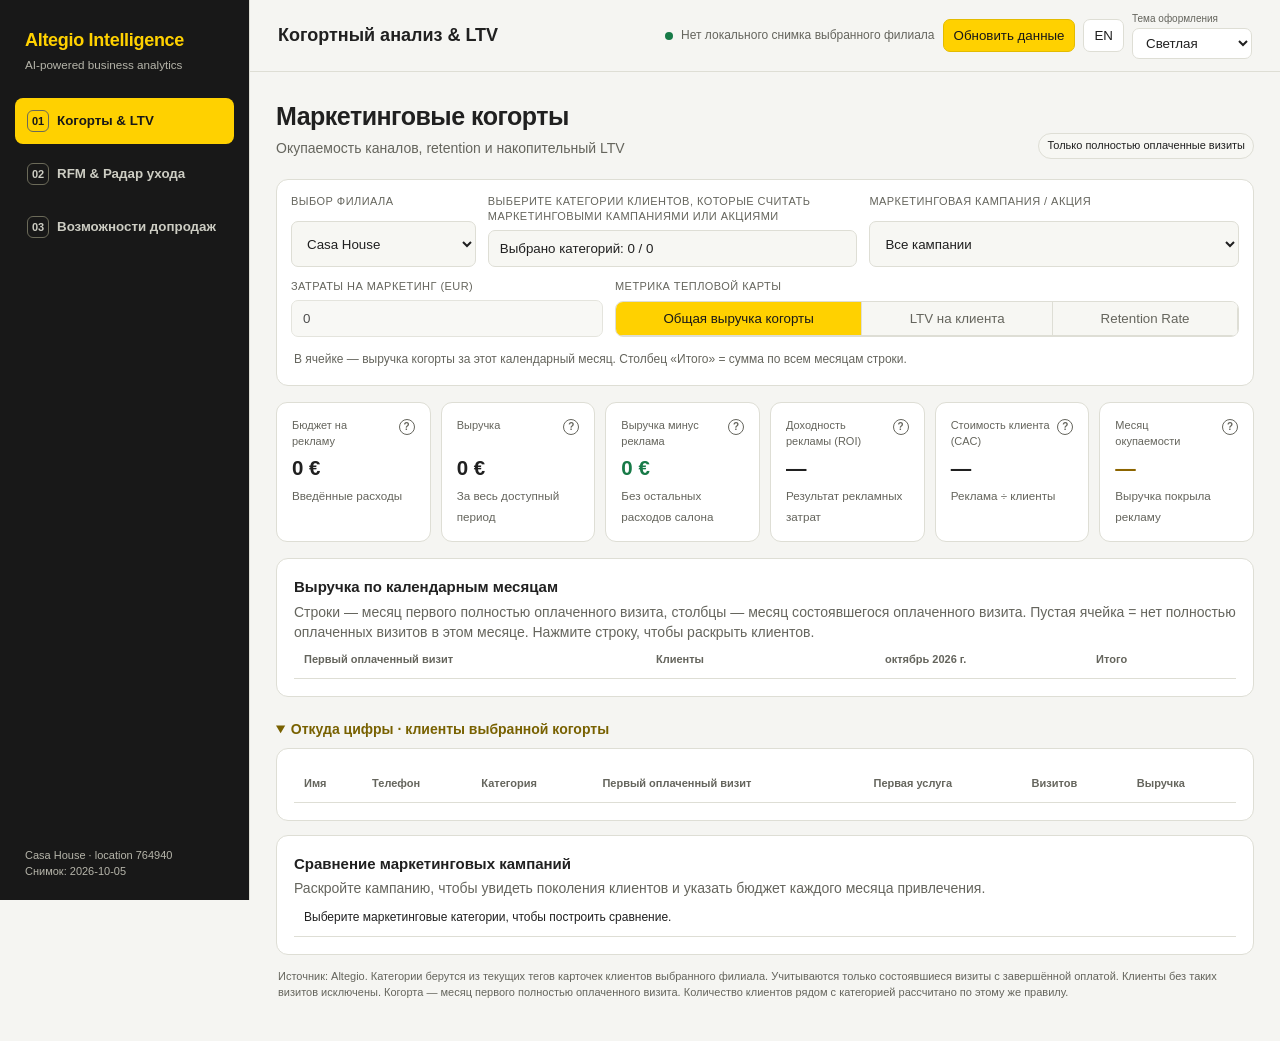
==== commit f973a6f9: "Add location-aware cohorts, monthly budgets and upsell audiences" ====
--- a/dashboards/index.html
+++ b/dashboards/index.html
@@ -1,11 +1,15 @@
 <!doctype html>
-<html lang="ru" data-theme="dark">
+<html lang="ru" data-theme="altegio-light">
 <head>
 <meta charset="utf-8"><meta name="viewport" content="width=device-width,initial-scale=1">
 <title>Altegio Intelligence · Reports Portal</title>
 <style>
-:root{--bg:#0b0e14;--side:#111620;--panel:#151b26;--panel2:#1b2230;--ink:#f3f6fb;--muted:#91a0b6;--line:#283244;--accent:#70e1b1;--accent2:#5ca8ff;--danger:#ff6b7a;--warn:#f0b429;--good:#5ee098;--cell:#243144}
-[data-theme=light]{--bg:#f3f5f8;--side:#fff;--panel:#fff;--panel2:#f8fafc;--ink:#18202c;--muted:#66758b;--line:#dce2ea;--accent:#087f5b;--accent2:#1769e0;--danger:#cf3345;--warn:#9a6700;--good:#178a4d;--cell:#e8eef6}
+:root,[data-theme=altegio-light]{color-scheme:light;--bg:#f5f5f2;--side:#181818;--panel:#fff;--panel2:#f7f7f3;--ink:#202020;--muted:#65655d;--line:#deded5;--accent:#786100;--accent2:#ffd100;--danger:#c63243;--warn:#8c6500;--good:#177a47;--cell:#fff5be;--focus:#ad8700}
+[data-theme=altegio-dark]{color-scheme:dark;--bg:#111110;--side:#0b0b0a;--panel:#1d1d1a;--panel2:#262622;--ink:#f5f4ed;--muted:#b1b0a3;--line:#3d3d34;--accent:#ffe16b;--accent2:#7b650b;--danger:#ff8491;--warn:#f2ca58;--good:#78d5a1;--cell:#37301c;--focus:#ffd100}
+[data-theme=lavender]{color-scheme:light;--bg:#f4f2f9;--side:#eeebf6;--panel:#ffffff;--panel2:#f3f0fa;--ink:#302a42;--muted:#706680;--line:#ded8eb;--accent:#7452a3;--accent2:#c7b6e4;--danger:#ba4058;--warn:#906321;--good:#27764c;--cell:#e6ddf4;--focus:#7452a3}
+[data-theme^=altegio] .side{color:#fff}[data-theme^=altegio] .brand small,[data-theme^=altegio] .side-foot{color:#b6b5aa}[data-theme^=altegio] .nav button{color:#cdcdc3}[data-theme^=altegio] .nav button.active,[data-theme^=altegio] .seg button.active{background:#ffd100;color:#181818}[data-theme^=altegio] .nav .num{border-color:#6b6a59}[data-theme^=altegio] .brand b{color:#ffd100}[data-theme^=altegio] .sync{background:#ffd100;color:#181818;border-color:#e3bb00}
+[data-theme=lavender] .nav button.active{background:#dfd4f0;color:#493363}[data-theme=lavender] .brand b{color:#60408b}[data-theme=lavender] .sync{background:#7452a3;color:#fff;border-color:#7452a3}[data-theme=lavender] .seg button.active{background:#7452a3;color:#fff}[data-theme=lavender] .panel,[data-theme=lavender] .kpi{box-shadow:0 3px 14px #5b3b8908}
+.status select.theme{width:auto;max-width:200px}:focus-visible{outline:2px solid var(--focus);outline-offset:3px}
 *{box-sizing:border-box}body{margin:0;background:var(--bg);color:var(--ink);font:14px/1.45 Inter,Segoe UI,Arial,sans-serif}.app{min-height:100vh;display:grid;grid-template-columns:250px 1fr}
 .side{background:var(--side);border-right:1px solid var(--line);padding:22px 15px;position:sticky;top:0;height:100vh}.brand{padding:5px 10px 24px}.brand b{font-size:18px;letter-spacing:-.3px}.brand small{display:block;color:var(--muted);margin-top:4px}
 .nav{display:grid;gap:7px}.nav button{border:0;background:transparent;color:var(--muted);padding:12px;text-align:left;border-radius:8px;font-weight:600;cursor:pointer}.nav button.active{background:var(--panel2);color:var(--ink)}.nav .num{display:inline-flex;width:22px;height:22px;border:1px solid var(--line);border-radius:6px;align-items:center;justify-content:center;margin-right:8px;font-size:11px}
@@ -13,16 +17,23 @@
 .top h1{font-size:18px;margin:0}.status{display:flex;gap:8px;align-items:center;color:var(--muted);font-size:12px}.pulse{width:8px;height:8px;border-radius:50%;background:var(--good)}.theme,.sync{border:1px solid var(--line);background:var(--panel);color:var(--ink);padding:8px 10px;border-radius:7px;cursor:pointer}.sync{border-color:color-mix(in srgb,var(--accent) 45%,var(--line));color:var(--accent)}.sync:disabled{opacity:.55;cursor:wait}
 .content{padding:26px;max-width:1540px;margin:auto}.tab{display:none}.tab.active{display:block}.hero{display:flex;align-items:flex-end;justify-content:space-between;gap:18px;margin-bottom:20px}.hero h2{font-size:25px;margin:0 0 4px;letter-spacing:-.5px}.hero p,.caption,.meta{color:var(--muted);margin:0}
 .filters{background:var(--panel);border:1px solid var(--line);border-radius:12px;padding:14px;display:flex;gap:12px;flex-wrap:wrap;margin-bottom:16px}.field{display:grid;gap:5px;min-width:170px;flex:1}.field.wide{min-width:340px;flex:2}.field label{font-size:11px;color:var(--muted);text-transform:uppercase;letter-spacing:.45px}
+.category-picker{position:relative}.category-toggle{width:100%;text-align:left;border:1px solid var(--line);background:var(--panel2);color:var(--ink);padding:10px 11px;border-radius:7px;cursor:pointer}.category-menu{display:none;position:absolute;top:calc(100% + 5px);left:0;right:0;z-index:20;max-height:360px;overflow:auto;background:var(--panel);border:1px solid var(--line);border-radius:9px;box-shadow:0 12px 30px #0005;padding:10px}.category-menu.open{display:block}.category-actions{display:flex;gap:8px;position:sticky;top:-10px;background:var(--panel);padding:0 0 9px}.category-actions button{border:1px solid var(--line);background:var(--panel2);color:var(--ink);padding:6px 9px;border-radius:6px;cursor:pointer}.category-option{display:flex;gap:8px;align-items:center;padding:6px 3px;color:var(--ink);font-size:12px}.category-option input{width:auto;margin:0;accent-color:var(--accent)}.category-option small{color:var(--muted);margin-left:auto}
 select,input{width:100%;border:1px solid var(--line);background:var(--panel2);color:var(--ink);padding:10px 11px;border-radius:7px;outline:none}input[readonly]{opacity:.8;cursor:default}.seg{display:flex;flex-wrap:wrap;border:1px solid var(--line);border-radius:8px;overflow:hidden}.seg button{border:0;border-right:1px solid var(--line);border-bottom:1px solid var(--line);background:var(--panel2);color:var(--muted);padding:9px 11px;cursor:pointer;flex:1 1 auto}.seg button.active{background:var(--accent);color:#07120e}
 .kpis{display:grid;grid-template-columns:repeat(6,1fr);gap:10px;margin-bottom:16px}.kpi{background:var(--panel);border:1px solid var(--line);border-radius:11px;padding:15px;min-width:0}.kpi label{display:block;color:var(--muted);font-size:11px;min-height:32px}.kpi strong{display:block;font-size:22px;margin:3px 0;white-space:nowrap}.kpi small{color:var(--muted)}.positive{color:var(--good)!important}.negative{color:var(--danger)!important}
 .grid2{display:grid;grid-template-columns:1fr 1fr;gap:14px;margin-bottom:14px}.panel{background:var(--panel);border:1px solid var(--line);border-radius:12px;padding:17px;min-width:0}.panel h3{font-size:15px;margin:0 0 4px}.chart{width:100%;height:280px}.chart text{font-family:Inter,Segoe UI,Arial,sans-serif}.legend{display:flex;gap:14px;flex-wrap:wrap;color:var(--muted);font-size:11px;margin-top:8px}.legend i{display:inline-block;width:9px;height:9px;border-radius:3px;margin-right:5px}
-.table-wrap{overflow:auto;max-height:520px}table{width:100%;border-collapse:separate;border-spacing:0}th{font-size:11px;color:var(--muted);text-align:left;padding:10px;border-bottom:1px solid var(--line);position:sticky;top:0;background:var(--panel);z-index:2}td{padding:10px;border-bottom:1px solid var(--line);font-size:12px}tbody tr:hover{background:var(--panel2)}.heat th{white-space:nowrap;min-width:72px}.heat th:first-child,.heat th:nth-child(2){min-width:110px}.heat td:not(:first-child):not(:nth-child(2)){text-align:center;border-left:3px solid var(--panel);border-bottom:3px solid var(--panel);border-radius:5px;white-space:nowrap}.heat tr{cursor:pointer}.heat tr.selected td:first-child{color:var(--accent)}
+.table-wrap{overflow:auto;max-height:520px}table{width:100%;border-collapse:separate;border-spacing:0}th{font-size:11px;color:var(--muted);text-align:left;padding:10px;border-bottom:1px solid var(--line);position:sticky;top:0;background:var(--panel);z-index:2}td{padding:10px;border-bottom:1px solid var(--line);font-size:12px}tbody tr:hover{background:var(--panel2)}.heat th{white-space:nowrap;min-width:72px}.heat th:first-child,.heat th:nth-child(2){min-width:110px}.heat td:not(:first-child):not(:nth-child(2)){text-align:center;border-left:3px solid var(--panel);border-bottom:3px solid var(--panel);border-radius:5px;white-space:nowrap}.heat-count{display:block;font-size:10px;opacity:.85;margin-top:2px}.heat tr{cursor:pointer}.heat tr.selected td:first-child{color:var(--accent)}
 details{margin-top:14px}summary{cursor:pointer;color:var(--accent);font-weight:600;padding:8px 0}.pill{display:inline-block;padding:4px 8px;border-radius:99px;background:var(--panel2);border:1px solid var(--line);font-size:11px}.callout{padding:13px 15px;background:var(--panel2);border-left:3px solid var(--accent);border-radius:5px;color:var(--muted);margin:12px 0}
 .segment-grid{display:grid;grid-template-columns:repeat(4,1fr);gap:10px;margin-bottom:14px}.segment{padding:15px;background:var(--panel);border:1px solid var(--line);border-radius:10px}.segment strong{font-size:24px;display:block}.segment span{color:var(--muted)}
 .bars{display:grid;gap:11px;margin-top:15px}.bar-row{display:grid;grid-template-columns:minmax(130px,1fr) 4fr 65px;gap:10px;align-items:center}.bar-track{height:10px;background:var(--panel2);border-radius:8px;overflow:hidden}.bar-fill{height:100%;background:var(--accent2);border-radius:8px}.matrix td{text-align:center}.matrix th:not(:first-child){min-width:72px;max-width:100px}.risk{color:var(--danger);font-weight:600}.recommend{max-width:340px;color:var(--muted)}
 .footnote{font-size:11px;color:var(--muted);padding:14px 2px}.empty{padding:30px;text-align:center;color:var(--muted)}
 .metric-help{width:100%;color:var(--muted);font-size:12px;padding:2px 3px}.heat-wrap{margin-bottom:14px}.future{color:var(--muted);text-align:center}.partial{box-shadow:inset 0 0 0 1px var(--warn)}.comparison{margin-top:14px}.comparison input{min-width:105px;padding:7px 8px}.comparison td{white-space:nowrap}.comparison tr.best td:first-child{box-shadow:inset 3px 0 0 var(--good)}.comparison tr.risk-row td:first-child{box-shadow:inset 3px 0 0 var(--danger)}.comparison tr.total{background:var(--panel2)}.rank{display:inline-block;margin-left:5px;padding:2px 5px;border-radius:4px;background:color-mix(in srgb,var(--accent) 18%,transparent);color:var(--accent);font-size:9px;text-transform:uppercase;vertical-align:middle}.insight-grid{display:grid;grid-template-columns:repeat(5,minmax(0,1fr));gap:9px;margin:12px 0 12px}.insight{background:var(--panel2);border:1px solid var(--line);border-radius:9px;padding:12px;min-width:0}.insight label{display:block;color:var(--muted);font-size:10px;text-transform:uppercase}.insight b{display:block;margin-top:5px;line-height:1.35}.maturity{color:var(--warn);font-size:10px;font-weight:600}.payback-yes{color:var(--good);font-weight:700}.payback-no{color:var(--danger);font-weight:700}.payback-wait{color:var(--warn);font-weight:700}
 @media(max-width:1150px){.kpis{grid-template-columns:repeat(3,1fr)}.segment-grid{grid-template-columns:repeat(2,1fr)}.insight-grid{grid-template-columns:repeat(2,1fr)}}@media(max-width:780px){.app{display:block}.side{position:static;height:auto;border-right:0;border-bottom:1px solid var(--line)}.brand,.side-foot{display:none}.nav{display:flex;overflow:auto}.nav button{white-space:nowrap}.top{padding:0 15px}.content{padding:15px}.grid2{grid-template-columns:1fr}.kpis,.insight-grid{grid-template-columns:1fr 1fr}.hero{display:block}.status span:not(.pulse){display:none}.filters{flex-direction:column}.field,.field.wide{min-width:0;width:100%;flex:none}.seg{flex-direction:column}.seg button{border-right:0;text-align:left}}
+.upsell-services{display:grid;grid-template-columns:repeat(auto-fit,minmax(220px,1fr));gap:8px;max-height:240px;overflow:auto;margin-top:12px}.upsell-check{display:flex;align-items:center;gap:9px;background:var(--panel2);padding:9px;border-radius:7px;text-transform:none!important;font-size:12px!important}.upsell-check input{width:auto;accent-color:var(--accent)}.upsell-offer{display:block;padding:4px 0}#upsellTable td:last-child{min-width:260px}#upsellExport:disabled{opacity:.4;cursor:default}
+.campaign-expand{display:flex;align-items:center;gap:10px;min-height:44px;border:0;background:transparent;color:var(--ink);font:inherit;text-align:left;padding:4px 0;cursor:pointer;width:100%}.campaign-expand-icon{display:inline-flex;align-items:center;justify-content:center;flex:0 0 32px;width:32px;height:32px;border:1px solid var(--line);background:var(--panel2);border-radius:8px;font-size:22px;line-height:1}.campaign-expand:hover .campaign-expand-icon{border-color:var(--accent);background:color-mix(in srgb,var(--accent2) 20%,var(--panel2))}.campaign-expand b{min-width:0}.campaign-expand small{color:var(--muted);font-size:10px;white-space:nowrap}.generation-label{display:block;padding-left:24px;font-size:11px}.generation-row{background:var(--panel2)}.comparison td:first-child{min-width:220px;max-width:270px;white-space:normal;position:sticky;left:0;background:var(--panel);z-index:1}.comparison th:first-child{left:0;z-index:3;min-width:220px}.comparison .generation-row td:first-child{background:var(--panel2)}.comparison .total td:first-child{background:var(--panel2)}.budget-sum-label{display:block;font-size:10px;color:var(--muted)}.metric-heading{display:flex;align-items:center;gap:5px}.metric-info{display:inline-flex;align-items:center;justify-content:center;flex:0 0 16px;width:16px;height:16px;border:1px solid var(--muted);border-radius:50%;background:transparent;color:var(--muted);font-size:10px;font-weight:700;padding:0;cursor:help}.metric-info:hover,.metric-info:focus-visible{background:var(--panel2);color:var(--ink);outline:2px solid var(--accent2);outline-offset:2px}.metric-tooltip{position:fixed;z-index:1000;width:350px;max-width:calc(100vw - 24px);max-height:50vh;overflow:auto;padding:13px 15px;background:var(--panel);color:var(--ink);border:1px solid var(--line);border-radius:10px;box-shadow:0 8px 30px #0004;font-size:13px;line-height:1.5;white-space:normal}.campaign-expand:focus-visible{outline:2px solid var(--accent2);outline-offset:2px}
+.upsell-group{border:1px solid var(--line);border-radius:9px;margin:10px 0;background:var(--panel2)}.upsell-group>summary{padding:14px;color:var(--ink);font-size:15px}.upsell-group .pill{margin-left:8px}.upsell-group-body{padding:0 14px 14px}.upsell-service{border-top:1px solid var(--line);padding-top:5px}.upsell-service>summary{color:var(--ink)}.upsell-group .sync{margin:8px 0}.upsell-group th,.upsell-group td{background:var(--panel)}#upsellAssign{background:var(--panel);color:var(--ink);border:1px solid var(--line);border-radius:12px;width:min(560px,calc(100vw - 24px));max-height:90vh;overflow:auto;padding:24px}#upsellAssign::backdrop{background:#0009}#upsellAssign .field{margin:15px 0}#upsellAssignStatus{white-space:pre-wrap;overflow-wrap:anywhere}.upsell-dialog-actions{display:flex;gap:10px;justify-content:flex-end}
+.upsell-group>summary{font-size:19px;font-weight:750;padding:17px 16px;letter-spacing:-.2px}.upsell-group>summary>.pill{font-size:11px;font-weight:600;vertical-align:middle;letter-spacing:0}.upsell-group[open]>summary{border-bottom:1px solid var(--line);margin-bottom:12px}.upsell-group-body{margin-left:24px;padding:0 16px 16px 22px;border-left:2px solid color-mix(in srgb,var(--accent) 40%,var(--line))}.upsell-service{position:relative;margin:10px 0 0;padding:0 12px;background:var(--panel);border:1px solid var(--line);border-radius:8px}.upsell-service::before{content:"";position:absolute;left:-24px;top:23px;width:22px;border-top:2px solid color-mix(in srgb,var(--accent) 40%,var(--line))}.upsell-service>summary{padding:12px 0;font-size:13px;font-weight:600}.upsell-service[open]{padding-bottom:12px}.upsell-service[open]>summary{border-bottom:1px solid var(--line);margin-bottom:8px}.upsell-service .pill{font-size:10px;font-weight:400}.upsell-service>summary:hover{color:var(--accent)}@media(max-width:780px){.upsell-group>summary{font-size:18px}.upsell-group-body{margin-left:16px;padding-left:15px;padding-right:10px}.upsell-service::before{left:-17px;width:15px}.upsell-service>summary{font-size:13px}}
+.theme-control{display:grid;gap:3px;flex-shrink:0}.theme-control>label{font-size:10px;line-height:1.2;color:var(--muted)}.theme-control select.theme{padding:6px 9px;min-width:120px}
+.kpi .metric-heading{align-items:flex-start;justify-content:space-between;gap:7px}.kpi .metric-info{margin-top:1px}.kpi strong{font-size:clamp(16px,1.6vw,22px);white-space:normal;overflow-wrap:anywhere}
 </style>
 </head>
 <body><div class="app">
@@ -30,30 +41,32 @@
 <nav class="nav">
 <button class="active" data-tab="cohort"><span class="num">01</span>Когорты & LTV</button>
 <button data-tab="rfm"><span class="num">02</span>RFM & Радар ухода</button>
-<button data-tab="cross"><span class="num">03</span>Cross-Sell Matrix</button>
+<button data-tab="cross"><span class="num">03</span>Возможности допродаж</button>
 </nav><div class="side-foot" id="sideFoot">Casa House · location 764940<br>Snapshot: 05.10.2026</div></aside>
-<main class="main"><header class="top"><h1 id="page-title">Когортный анализ & LTV</h1><div class="status"><i class="pulse" id="syncPulse"></i><span id="syncStatus">Altegio API · локальный сервер</span><button class="sync" id="syncBtn" type="button" title="Обновить из Altegio без AI-токенов">Обновить данные</button><button class="theme" id="language" type="button" aria-label="Switch language">EN</button><button class="theme" id="theme">Light</button></div></header>
+<main class="main"><header class="top"><h1 id="page-title">Когортный анализ & LTV</h1><div class="status"><i class="pulse" id="syncPulse"></i><span id="syncStatus" role="status" aria-live="polite">Altegio API · локальный сервер</span><button class="sync" id="syncBtn" type="button" title="Обновить из Altegio без AI-токенов">Обновить данные</button><button class="theme" id="language" type="button" aria-label="Switch language">EN</button><div class="theme-control"><label for="theme">Тема оформления</label><select class="theme" id="theme"><option value="altegio-light">Светлая</option><option value="altegio-dark">Тёмная</option><option value="lavender">Лавандовая</option></select></div></div></header>
 <div class="content">
 <section class="tab active" id="cohort">
- <div class="hero"><div><h2>Маркетинговые когорты</h2><p>Окупаемость каналов, retention и накопительный LTV</p></div><span class="pill">Главный отчёт</span></div>
+ <div class="hero"><div><h2>Маркетинговые когорты</h2><p>Окупаемость каналов, retention и накопительный LTV</p></div><span class="pill">Только полностью оплаченные визиты</span></div>
  <div class="filters">
-  <div class="field wide"><label>Маркетинговая кампания</label><select id="campaign"></select></div>
-  <div class="field"><label>Затраты на маркетинг (€)</label><input id="budget" type="number" min="0" step="100"></div>
+  <div class="field"><label>Выбор филиала</label><select id="locationSelect" aria-label="Выбор филиала"></select></div>
+  <div class="field wide"><label>Выберите категории клиентов, которые считать маркетинговыми кампаниями или акциями</label><div class="category-picker" id="categoryPicker"><button class="category-toggle" id="categoryToggle" type="button">Выбрать категории</button><div class="category-menu" id="categoryMenu"><div class="category-actions"><button id="selectAllCategories" type="button">Выбрать все</button><button id="clearCategories" type="button">Сбросить все</button></div><div id="categoryOptions"></div></div></div></div>
+  <div class="field wide"><label>Маркетинговая кампания / акция</label><select id="campaign"></select></div>
+  <div class="field"><label id="budgetLabel">Затраты на маркетинг (EUR)</label><input id="budget" type="number" min="0" step="100"></div>
   <div class="field wide"><label>Метрика тепловой карты</label><div class="seg" id="metric"><button type="button" class="active" data-value="revenue">Общая выручка когорты</button><button type="button" data-value="ltv">LTV на клиента</button><button type="button" data-value="retention">Retention Rate</button></div></div>
   <div class="metric-help" id="metricHelp">В ячейке — выручка когорты за этот календарный месяц. Столбец «Итого» = сумма по всем месяцам строки.</div>
  </div>
  <div class="kpis">
   <div class="kpi"><label>Бюджет на рекламу</label><strong id="kBudget">—</strong><small>реактивный ввод</small></div>
-  <div class="kpi"><label>Накопительная выручка LTV</label><strong id="kRevenue">—</strong><small>горизонт M0–M5</small></div>
+  <div class="kpi"><label>Накопительная выручка LTV</label><strong id="kRevenue">—</strong><small>за весь период наблюдения</small></div>
   <div class="kpi"><label>Чистая прибыль</label><strong id="kProfit">—</strong><small>выручка − бюджет</small></div>
   <div class="kpi"><label>ROI / ROMI</label><strong id="kRoi">—</strong><small>(прибыль / бюджет) × 100%</small></div>
   <div class="kpi"><label>CAC</label><strong id="kCac">—</strong><small>бюджет / клиентов</small></div>
   <div class="kpi"><label>Окупаемость в M0</label><strong id="kM0">—</strong><small>выручка M0 / бюджет</small></div>
  </div>
- <div class="panel heat-wrap"><h3 id="heatTitle">Общая выручка когорты</h3><p class="caption" id="heatCaption">Строки — месяц первого визита, столбцы — календарный месяц оплаты/визита. Пустая ячейка = нет выручки в этом месяце. Нажмите строку, чтобы раскрыть клиентов.</p><div class="table-wrap"><table class="heat" id="heat"></table></div></div>
+ <div class="panel heat-wrap"><h3 id="heatTitle">Общая выручка когорты</h3><p class="caption" id="heatCaption">Строки — месяц первого полностью оплаченного визита, столбцы — месяц состоявшегося оплаченного визита. Пустая ячейка = нет полностью оплаченных визитов в этом месяце. Нажмите строку, чтобы раскрыть клиентов.</p><div class="table-wrap"><table class="heat" id="heat"></table></div></div>
  <details open><summary>Откуда цифры · клиенты выбранной когорты</summary><div class="panel"><div id="cohortName" class="caption"></div><div class="table-wrap"><table id="clientsTable"></table></div></div></details>
- <div class="panel comparison"><h3>Сравнение маркетинговых кампаний</h3><p class="caption">Фактический бюджет каждой кампании редактируется отдельно и сохраняется в этом браузере. All Campaigns равен сумме и не редактируется. Любое изменение сразу пересчитывает KPI, графики и итог.</p><div class="insight-grid" id="comparisonInsights"></div><div id="horizonNote"></div><div class="table-wrap"><table id="campaignComparison"></table></div></div>
- <div class="footnote">Источник: Altegio MCP, Casa House. Кампании распознаны по тестовым префиксам и категориям карточек. SEO-когорта физически создана в сентябре–декабре 2025 как историческая симуляция будущего периода 2026. Revenue = sold amount; часть визитов ожидает ручной оплаты.</div>
+ <div class="panel comparison"><h3>Сравнение маркетинговых кампаний</h3><p class="caption">Раскройте кампанию, чтобы увидеть поколения клиентов и указать бюджет каждого месяца привлечения.</p><div id="horizonNote"></div><div class="table-wrap"><table id="campaignComparison"></table></div></div>
+ <div class="footnote">Источник: Altegio. Категории берутся из текущих тегов карточек клиентов выбранного филиала. Учитываются только состоявшиеся визиты с завершённой оплатой. Клиенты без таких визитов исключены. Когорта — месяц первого полностью оплаченного визита. Количество клиентов рядом с категорией рассчитано по этому же правилу.</div>
 </section>
 <section class="tab" id="rfm">
  <div class="hero"><div><h2>RFM-анализ & Радар ухода</h2><p>Сегментация клиентской базы по ценности и давности активности</p></div><span class="pill">436 клиентов</span></div>
@@ -65,88 +78,165 @@
  <div class="panel"><h3>Клиенты в зоне риска</h3><p class="caption">Не возвращались более 90 дней · приоритет для win-back кампании</p><div class="table-wrap"><table id="riskTable"></table></div></div>
 </section>
 <section class="tab" id="cross">
- <div class="hero"><div><h2>Матрица кросс-продаж</h2><p>Какие услуги покупают вместе и где остаётся потенциал допродажи</p></div><span class="pill" id="multiCount"></span></div>
- <div class="panel"><h3>Пересечение услуг</h3><p class="caption">Диагональ — число продаж услуги; остальные ячейки — совместные покупки в одном arrived-визите</p><div class="table-wrap"><table class="matrix" id="matrix"></table></div></div>
- <div class="grid2" style="margin-top:14px">
-  <div class="panel"><h3>Топ связок услуг</h3><p class="caption">Наиболее частые пары в одном визите</p><div class="bars" id="pairs"></div></div>
-  <div class="panel"><h3>Неиспользованный потенциал</h3><p class="caption">Оценка: одиночные продажи × €45 среднего допроданного чека</p><div class="bars" id="opportunity"></div><div class="callout" id="potentialTotal"></div></div>
- </div>
+ <div class="hero"><div><h2>Возможности допродаж</h2><p>Лояльные клиенты и услуги, которыми они редко пользуются</p></div><button class="sync" id="upsellExport" type="button">Скачать CSV для рассылки</button></div>
+ <div class="filters">
+  <div class="field"><label for="upsellLocation">Выбор филиала</label><select id="upsellLocation"></select></div>
+  <div class="field"><label for="upsellCategory">Категория лояльности</label><select id="upsellCategory"></select></div>
+  <div class="field"><label for="upsellMinimum">Лояльность: не менее визитов</label><input id="upsellMinimum" type="number" min="1" step="1" value="10"></div>
+  <div class="field"><label for="upsellMaximum">Допродажа: меньше визитов</label><input id="upsellMaximum" type="number" min="1" step="1" value="2"></div>
+  <input id="upsellMode" type="hidden" value="category">
+  <div class="field"><label for="upsellTarget">Что предложить</label><select id="upsellTarget"></select></div>
+  <details style="width:100%" open><summary>Услуги для определения лояльности</summary><p class="caption">Визиты по отмеченным услугам суммируются</p><div class="upsell-services" id="upsellServices"></div></details>
+ </div>
+ <div class="segment-grid"><div class="segment"><span>Лояльных клиентов</span><strong id="upsellLoyal">0</strong></div><div class="segment"><span>Клиентов для допродажи</span><strong id="upsellAudience">0</strong></div><div class="segment"><span>Из них с телефоном</span><strong id="upsellContacts">0</strong></div></div>
+ <div class="callout" id="upsellRule"></div>
+ <div class="panel"><h3>База для предложения новых услуг</h3><p class="caption">Раскройте категорию, затем услугу, чтобы увидеть подходящих клиентов</p><div id="upsellGroups"></div><div class="empty" id="upsellEmpty"></div></div>
+ <p class="footnote" id="upsellCoverage"></p>
 </section>
 </div></main></div>
+<dialog id="upsellAssign"><form id="upsellAssignForm"><h3>Добавить клиентов в категорию Altegio</h3><p id="upsellAssignDescription"></p><div class="field"><label for="upsellClientTag">Категория клиентов Altegio</label><select id="upsellClientTag"></select></div><div class="field" id="upsellNewTagField"><label for="upsellNewTag">Название новой категории</label><input id="upsellNewTag" maxlength="100"></div><p class="caption">Категория позволит найти эту аудиторию в клиентской базе Altegio и подготовить рассылку.</p><p id="upsellAssignStatus" role="status" aria-live="polite"></p><div class="upsell-dialog-actions"><button class="theme" id="upsellAssignClose" type="button">Закрыть</button><button class="sync" id="upsellAssignSubmit" type="submit">Добавить клиентов</button></div></form></dialog>
+<script src="upsell.js"></script>
+<script src="monthly-budgets.js"></script>
+<script src="campaign-comparison.js"></script>
 <script>
 let DB={"as_of":"2026-10-05","location":{"id":764940,"name":"Casa House","currency":"EUR"},"campaigns":["Paid advertisement. Beauty Blogger XXX. February 2026","Target. GoogleMaps. January - April 2026","Target. Instagram. May 2026","SEO. Website. September - December 2026"],"default_budgets":{"Paid advertisement. Beauty Blogger XXX. February 2026":1200,"Target. GoogleMaps. January - April 2026":2400,"Target. Instagram. May 2026":1500,"SEO. Website. September - December 2026":2000},"clients":[{"name":"BBF26 Emma Carter","phone":"+1 202 555 0100","campaign":"Paid advertisement. Beauty Blogger XXX. February 2026","first_visit":"2026-02-02","visits":[{"date":"2026-02-02","revenue":95,"service":"Hawaiian haircut","age":0},{"date":"2026-03-10","revenue":95,"service":"Hawaiian haircut","age":1}],"visit_count":2,"revenue":190},{"name":"BBF26 Olivia Bennett","phone":"+1 202 555 0101","campaign":"Paid advertisement. Beauty Blogger XXX. February 2026","first_visit":"2026-02-03","visits":[{"date":"2026-02-03","revenue":95,"service":"Hawaiian haircut","age":0},{"date":"2026-04-12","revenue":95,"service":"Hawaiian haircut","age":2}],"visit_count":2,"revenue":190},{"name":"BBF26 Sophia Turner","phone":"+1 202 555 0102","campaign":"Paid advertisement. Beauty Blogger XXX. February 2026","first_visit":"2026-02-04","visits":[{"date":"2026-02-04","revenue":95,"service":"Hawaiian haircut","age":0},{"date":"2026-03-25","revenue":95,"service":"Hawaiian haircut","age":1}],"visit_count":2,"revenue":190},{"name":"BBF26 Mia Collins","phone":"+1 202 555 0103","campaign":"Paid advertisement. Beauty Blogger XXX. February 2026","first_visit":"2026-02-05","visits":[{"date":"2026-02-05","revenue":95,"service":"Hawaiian haircut","age":0}],"visit_count":1,"revenue":95},{"name":"BBF26 Ava Mitchell","phone":"+1 202 555 0104","campaign":"Paid advertisement. Beauty Blogger XXX. February 2026","first_visit":"2026-02-06","visits":[{"date":"2026-02-06","revenue":95,"service":"Hawaiian haircut","age":0}],"visit_count":1,"revenue":95},{"name":"BBF26 Isabella Parker","phone":"+1 202 555 0105","campaign":"Paid advertisement. Beauty Blogger XXX. February 2026","first_visit":"2026-02-07","visits":[{"date":"2026-02-07","revenue":95,"service":"Hawaiian haircut","age":0}],"visit_count":1,"revenue":95},{"name":"BBF26 Amelia Brooks","phone":"+1 202 555 0106","campaign":"Paid advertisement. Beauty Blogger XXX. February 2026","first_visit":"2026-02-08","visits":[{"date":"2026-02-08","revenue":95,"service":"Hawaiian haircut","age":0}],"visit_count":1,"revenue":95},{"name":"BBF26 Harper Reed","phone":"+1 202 555 0107","campaign":"Paid advertisement. Beauty Blogger XXX. February 2026","first_visit":"2026-02-09","visits":[{"date":"2026-02-09","revenue":95,"service":"Hawaiian haircut","age":0}],"visit_count":1,"revenue":95},{"name":"BBF26 Evelyn Foster","phone":"+1 202 555 0108","campaign":"Paid advertisement. Beauty Blogger XXX. February 2026","first_visit":"2026-02-10","visits":[{"date":"2026-02-10","revenue":95,"service":"Hawaiian haircut","age":0}],"visit_count":1,"revenue":95},{"name":"BBF26 Charlotte Hayes","phone":"+1 202 555 0109","campaign":"Paid advertisement. Beauty Blogger XXX. February 2026","first_visit":"2026-02-11","visits":[{"date":"2026-02-11","revenue":95,"service":"Hawaiian haircut","age":0}],"visit_count":1,"revenue":95},{"name":"BBF26 Lily Morgan","phone":"+1 202 555 0110","campaign":"Paid advertisement. Beauty Blogger XXX. February 2026","first_visit":"2026-02-12","visits":[{"date":"2026-02-12","revenue":95,"service":"Hawaiian haircut","age":0}],"visit_count":1,"revenue":95},{"name":"BBF26 Grace Cooper","phone":"+1 202 555 0111","campaign":"Paid advertisement. Beauty Blogger XXX. February 2026","first_visit":"2026-02-13","visits":[{"date":"2026-02-13","revenue":95,"service":"Hawaiian haircut","age":0}],"visit_count":1,"revenue":95},{"name":"BBF26 Chloe Ward","phone":"+1 202 555 0112","campaign":"Paid advertisement. Beauty Blogger XXX. February 2026","first_visit":"2026-02-14","visits":[{"date":"2026-02-14","revenue":95,"service":"Hawaiian haircut","age":0}],"visit_count":1,"revenue":95},{"name":"BBF26 Ella Murphy","phone":"+1 202 555 0113","campaign":"Paid advertisement. Beauty Blogger XXX. February 2026","first_visit":"2026-02-15","visits":[{"date":"2026-02-15","revenue":95,"service":"Hawaiian haircut","age":0}],"visit_count":1,"revenue":95},{"name":"BBF26 Zoe Richardson","phone":"+1 202 555 0114","campaign":"Paid advertisement. Beauty Blogger XXX. February 2026","first_visit":"2026-02-16","visits":[{"date":"2026-02-16","revenue":95,"service":"Hawaiian haircut","age":0}],"visit_count":1,"revenue":95},{"name":"GM26 Liam Anderson","phone":"+1 202 555 0115","campaign":"Target. GoogleMaps. January - April 2026","first_visit":"2026-01-05","visits":[{"date":"2026-01-05","revenue":95,"service":"Hawaiian haircut","age":0},{"date":"2026-05-05","revenue":95,"service":"Hawaiian haircut","age":4},{"date":"2026-06-05","revenue":95,"service":"Hawaiian haircut","age":5},{"date":"2026-07-05","revenue":95,"service":"Hawaiian haircut","age":6}],"visit_count":4,"revenue":380},{"name":"GM26 Noah Thompson","phone":"+1 202 555 0116","campaign":"Target. GoogleMaps. January - April 2026","first_visit":"2026-01-08","visits":[{"date":"2026-01-08","revenue":95,"service":"Hawaiian haircut","age":0},{"date":"2026-05-06","revenue":95,"service":"Hawaiian haircut","age":4},{"date":"2026-06-06","revenue":95,"service":"Hawaiian haircut","age":5},{"date":"2026-07-06","revenue":95,"service":"Hawaiian haircut","age":6}],"visit_count":4,"revenue":380},{"name":"GM26 Ethan Walker","phone":"+1 202 555 0117","campaign":"Target. GoogleMaps. January - April 2026","first_visit":"2026-01-12","visits":[{"date":"2026-01-12","revenue":95,"service":"Hawaiian haircut","age":0},{"date":"2026-05-07","revenue":95,"service":"Hawaiian haircut","age":4},{"date":"2026-06-07","revenue":95,"service":"Hawaiian haircut","age":5},{"date":"2026-07-07","revenue":95,"service":"Hawaiian haircut","age":6}],"visit_count":4,"revenue":380},{"name":"GM26 Lucas Harris","phone":"+1 202 555 0118","campaign":"Target. GoogleMaps. January - April 2026","first_visit":"2026-01-17","visits":[{"date":"2026-01-17","revenue":95,"service":"Hawaiian haircut","age":0},{"date":"2026-05-08","revenue":95,"service":"Hawaiian haircut","age":4},{"date":"2026-06-08","revenue":95,"service":"Hawaiian haircut","age":5},{"date":"2026-07-08","revenue":95,"service":"Hawaiian haircut","age":6}],"visit_count":4,"revenue":380},{"name":"GM26 Mason Clark","phone":"+1 202 555 0119","campaign":"Target. GoogleMaps. January - April 2026","first_visit":"2026-01-23","visits":[{"date":"2026-01-23","revenue":95,"service":"Hawaiian haircut","age":0},{"date":"2026-05-09","revenue":95,"service":"Hawaiian haircut","age":4},{"date":"2026-06-09","revenue":95,"service":"Hawaiian haircut","age":5},{"date":"2026-07-09","revenue":95,"service":"Hawaiian haircut","age":6}],"visit_count":4,"revenue":380},{"name":"GM26 Logan Lewis","phone":"+1 202 555 0120","campaign":"Target. GoogleMaps. January - April 2026","first_visit":"2026-02-04","visits":[{"date":"2026-02-04","revenue":95,"service":"Hawaiian haircut","age":0},{"date":"2026-06-05","revenue":95,"service":"Hawaiian haircut","age":4},{"date":"2026-07-05","revenue":95,"service":"Hawaiian haircut","age":5},{"date":"2026-08-05","revenue":95,"service":"Hawaiian haircut","age":6}],"visit_count":4,"revenue":380},{"name":"GM26 James Robinson","phone":"+1 202 555 0121","campaign":"Target. GoogleMaps. January - April 2026","first_visit":"2026-02-09","visits":[{"date":"2026-02-09","revenue":95,"service":"Hawaiian haircut","age":0},{"date":"2026-06-06","revenue":95,"service":"Hawaiian haircut","age":4},{"date":"2026-07-06","revenue":95,"service":"Hawaiian haircut","age":5},{"date":"2026-08-06","revenue":95,"service":"Hawaiian haircut","age":6}],"visit_count":4,"revenue":380},{"name":"GM26 Benjamin Hall","phone":"+1 202 555 0122","campaign":"Target. GoogleMaps. January - April 2026","first_visit":"2026-02-14","visits":[{"date":"2026-02-14","revenue":95,"service":"Hawaiian haircut","age":0},{"date":"2026-06-07","revenue":95,"service":"Hawaiian haircut","age":4},{"date":"2026-07-07","revenue":95,"service":"Hawaiian haircut","age":5},{"date":"2026-08-07","revenue":95,"service":"Hawaiian haircut","age":6}],"visit_count":4,"revenue":380},{"name":"GM26 Henry Allen","phone":"+1 202 555 0123","campaign":"Target. GoogleMaps. January - April 2026","first_visit":"2026-02-19","visits":[{"date":"2026-02-19","revenue":95,"service":"Hawaiian haircut","age":0},{"date":"2026-06-08","revenue":95,"service":"Hawaiian haircut","age":4},{"date":"2026-07-08","revenue":95,"service":"Hawaiian haircut","age":5},{"date":"2026-08-08","revenue":95,"service":"Hawaiian haircut","age":6}],"visit_count":4,"revenue":380},{"name":"GM26 Alexander Young","phone":"+1 202 555 0124","campaign":"Target. GoogleMaps. January - April 2026","first_visit":"2026-02-24","visits":[{"date":"2026-02-24","revenue":95,"service":"Hawaiian haircut","age":0},{"date":"2026-06-09","revenue":95,"service":"Hawaiian haircut","age":4},{"date":"2026-07-09","revenue":95,"service":"Hawaiian haircut","age":5},{"date":"2026-08-09","revenue":95,"service":"Hawaiian haircut","age":6}],"visit_count":4,"revenue":380},{"name":"GM26 Daniel King","phone":"+1 202 555 0125","campaign":"Target. GoogleMaps. January - April 2026","first_visit":"2026-03-03","visits":[{"date":"2026-03-03","revenue":95,"service":"Hawaiian haircut","age":0},{"date":"2026-05-15","revenue":95,"service":"Hawaiian haircut","age":2},{"date":"2026-07-15","revenue":95,"service":"Hawaiian haircut","age":4},{"date":"2026-08-15","revenue":95,"service":"Hawaiian haircut","age":5}],"visit_count":4,"revenue":380},{"name":"GM26 Matthew Wright","phone":"+1 202 555 0126","campaign":"Target. GoogleMaps. January - April 2026","first_visit":"2026-03-08","visits":[{"date":"2026-03-08","revenue":95,"service":"Hawaiian haircut","age":0},{"date":"2026-05-16","revenue":95,"service":"Hawaiian haircut","age":2},{"date":"2026-07-16","revenue":95,"service":"Hawaiian haircut","age":4},{"date":"2026-08-16","revenue":95,"service":"Hawaiian haircut","age":5}],"visit_count":4,"revenue":380},{"name":"GM26 Jackson Scott","phone":"+1 202 555 0127","campaign":"Target. GoogleMaps. January - April 2026","first_visit":"2026-03-13","visits":[{"date":"2026-03-13","revenue":95,"service":"Hawaiian haircut","age":0},{"date":"2026-05-17","revenue":95,"service":"Hawaiian haircut","age":2},{"date":"2026-07-17","revenue":95,"service":"Hawaiian haircut","age":4},{"date":"2026-08-17","revenue":95,"service":"Hawaiian haircut","age":5}],"visit_count":4,"revenue":380},{"name":"GM26 Sebastian Green","phone":"+1 202 555 0128","campaign":"Target. GoogleMaps. January - April 2026","first_visit":"2026-03-18","visits":[{"date":"2026-03-18","revenue":95,"service":"Hawaiian haircut","age":0},{"date":"2026-05-18","revenue":95,"service":"Hawaiian haircut","age":2},{"date":"2026-07-18","revenue":95,"service":"Hawaiian haircut","age":4},{"date":"2026-08-18","revenue":95,"service":"Hawaiian haircut","age":5}],"visit_count":4,"revenue":380},{"name":"GM26 Jack Baker","phone":"+1 202 555 0129","campaign":"Target. GoogleMaps. January - April 2026","first_visit":"2026-03-23","visits":[{"date":"2026-03-23","revenue":95,"service":"Hawaiian haircut","age":0},{"date":"2026-05-19","revenue":95,"service":"Hawaiian haircut","age":2},{"date":"2026-07-19","revenue":95,"service":"Hawaiian haircut","age":4},{"date":"2026-08-19","revenue":95,"service":"Hawaiian haircut","age":5}],"visit_count":4,"revenue":380},{"name":"GM26 Samuel Adams","phone":"+1 202 555 0130","campaign":"Target. GoogleMaps. January - April 2026","first_visit":"2026-04-02","visits":[{"date":"2026-04-02","revenue":95,"service":"Hawaiian haircut","age":0},{"date":"2026-05-25","revenue":95,"service":"Hawaiian haircut","age":1},{"date":"2026-06-25","revenue":95,"service":"Hawaiian haircut","age":2},{"date":"2026-08-25","revenue":95,"service":"Hawaiian haircut","age":4}],"visit_count":4,"revenue":380},{"name":"GM26 David Nelson","phone":"+1 202 555 0131","campaign":"Target. GoogleMaps. January - April 2026","first_visit":"2026-04-07","visits":[{"date":"2026-04-07","revenue":95,"service":"Hawaiian haircut","age":0},{"date":"2026-05-26","revenue":95,"service":"Hawaiian haircut","age":1},{"date":"2026-06-26","revenue":95,"service":"Hawaiian haircut","age":2},{"date":"2026-08-26","revenue":95,"service":"Hawaiian haircut","age":4}],"visit_count":4,"revenue":380},{"name":"GM26 Joseph Hill","phone":"+1 202 555 0132","campaign":"Target. GoogleMaps. January - April 2026","first_visit":"2026-04-12","visits":[{"date":"2026-04-12","revenue":95,"service":"Hawaiian haircut","age":0},{"date":"2026-05-27","revenue":95,"service":"Hawaiian haircut","age":1},{"date":"2026-06-27","revenue":95,"service":"Hawaiian haircut","age":2},{"date":"2026-08-27","revenue":95,"service":"Hawaiian haircut","age":4}],"visit_count":4,"revenue":380},{"name":"GM26 Owen Campbell","phone":"+1 202 555 0133","campaign":"Target. GoogleMaps. January - April 2026","first_visit":"2026-04-17","visits":[{"date":"2026-04-17","revenue":95,"service":"Hawaiian haircut","age":0},{"date":"2026-05-28","revenue":95,"service":"Hawaiian haircut","age":1},{"date":"2026-06-28","revenue":95,"service":"Hawaiian haircut","age":2},{"date":"2026-08-28","revenue":95,"service":"Hawaiian haircut","age":4}],"visit_count":4,"revenue":380},{"name":"GM26 Leo Mitchell","phone":"+1 202 555 0134","campaign":"Target. GoogleMaps. January - April 2026","first_visit":"2026-04-22","visits":[{"date":"2026-04-22","revenue":95,"service":"Hawaiian haircut","age":0},{"date":"2026-05-29","revenue":95,"service":"Hawaiian haircut","age":1},{"date":"2026-06-29","revenue":95,"service":"Hawaiian haircut","age":2},{"date":"2026-08-29","revenue":95,"service":"Hawaiian haircut","age":4}],"visit_count":4,"revenue":380},{"name":"IGM26 Aria Wilson","phone":"+1 202 555 0135","campaign":"Target. Instagram. May 2026","first_visit":"2026-05-02","visits":[{"date":"2026-05-02","revenue":80,"service":"Hardware manicure","age":0},{"date":"2026-06-06","revenue":80,"service":"Hardware manicure","age":1},{"date":"2026-07-06","revenue":80,"service":"Hardware manicure","age":2}],"visit_count":3,"revenue":240},{"name":"IGM26 Scarlett Moore","phone":"+1 202 555 0136","campaign":"Target. Instagram. May 2026","first_visit":"2026-05-03","visits":[{"date":"2026-05-03","revenue":80,"service":"Hardware manicure","age":0},{"date":"2026-06-08","revenue":80,"service":"Hardware manicure","age":1},{"date":"2026-07-08","revenue":80,"service":"Hardware manicure","age":2}],"visit_count":3,"revenue":240},{"name":"IGM26 Victoria Taylor","phone":"+1 202 555 0137","campaign":"Target. Instagram. May 2026","first_visit":"2026-05-04","visits":[{"date":"2026-05-04","revenue":80,"service":"Hardware manicure","age":0},{"date":"2026-06-10","revenue":80,"service":"Hardware manicure","age":1},{"date":"2026-07-10","revenue":80,"service":"Hardware manicure","age":2}],"visit_count":3,"revenue":240},{"name":"IGM26 Madison White","phone":"+1 202 555 0138","campaign":"Target. Instagram. May 2026","first_visit":"2026-05-05","visits":[{"date":"2026-05-05","revenue":80,"service":"Hardware manicure","age":0},{"date":"2026-06-12","revenue":80,"service":"Hardware manicure","age":1},{"date":"2026-07-12","revenue":80,"service":"Hardware manicure","age":2}],"visit_count":3,"revenue":240},{"name":"IGM26 Layla Martin","phone":"+1 202 555 0139","campaign":"Target. Instagram. May 2026","first_visit":"2026-05-06","visits":[{"date":"2026-05-06","revenue":80,"service":"Hardware manicure","age":0},{"date":"2026-06-14","revenue":80,"service":"Hardware manicure","age":1}],"visit_count":2,"revenue":160},{"name":"IGM26 Nora Jackson","phone":"+1 202 555 0140","campaign":"Target. Instagram. May 2026","first_visit":"2026-05-07","visits":[{"date":"2026-05-07","revenue":80,"service":"Hardware manicure","age":0},{"date":"2026-06-16","revenue":80,"service":"Hardware manicure","age":1}],"visit_count":2,"revenue":160},{"name":"IGM26 Hannah Lee","phone":"+1 202 555 0141","campaign":"Target. Instagram. May 2026","first_visit":"2026-05-08","visits":[{"date":"2026-05-08","revenue":80,"service":"Hardware manicure","age":0},{"date":"2026-07-14","revenue":80,"service":"Hardware manicure","age":2}],"visit_count":2,"revenue":160},{"name":"IGM26 Stella Perez","phone":"+1 202 555 0142","campaign":"Target. Instagram. May 2026","first_visit":"2026-05-09","visits":[{"date":"2026-05-09","revenue":80,"service":"Hardware manicure","age":0},{"date":"2026-07-16","revenue":80,"service":"Hardware manicure","age":2}],"visit_count":2,"revenue":160},{"name":"IGM26 Lucy Roberts","phone":"+1 202 555 0143","campaign":"Target. Instagram. May 2026","first_visit":"2026-05-10","visits":[{"date":"2026-05-10","revenue":80,"service":"Hardware manicure","age":0}],"visit_count":1,"revenue":80},{"name":"IGM26 Maya Evans","phone":"+1 202 555 0144","campaign":"Target. Instagram. May 2026","first_visit":"2026-05-11","visits":[{"date":"2026-05-11","revenue":80,"service":"Hardware manicure","age":0}],"visit_count":1,"revenue":80},{"name":"IGM26 Naomi Edwards","phone":"+1 202 555 0145","campaign":"Target. Instagram. May 2026","first_visit":"2026-05-12","visits":[{"date":"2026-05-12","revenue":80,"service":"Hardware manicure","age":0}],"visit_count":1,"revenue":80},{"name":"IGM26 Ruby Stewart","phone":"+1 202 555 0146","campaign":"Target. Instagram. May 2026","first_visit":"2026-05-13","visits":[{"date":"2026-05-13","revenue":80,"service":"Hardware manicure","age":0}],"visit_count":1,"revenue":80},{"name":"SEO25 Elena Rossi","phone":"+1 202 555 0147","campaign":"SEO. Website. September - December 2026","first_visit":"2025-09-03","visits":[{"date":"2025-09-03","revenue":400,"service":"Botox procedure","age":0}],"visit_count":1,"revenue":400},{"name":"SEO25 Camila Santos","phone":"+1 202 555 0148","campaign":"SEO. Website. September - December 2026","first_visit":"2025-09-20","visits":[{"date":"2025-09-20","revenue":400,"service":"Botox procedure","age":0}],"visit_count":1,"revenue":400},{"name":"SEO25 Sofia Romano","phone":"+1 202 555 0149","campaign":"SEO. Website. September - December 2026","first_visit":"2025-10-05","visits":[{"date":"2025-10-05","revenue":400,"service":"Botox procedure","age":0}],"visit_count":1,"revenue":400},{"name":"SEO25 Natalia Costa","phone":"+1 202 555 0150","campaign":"SEO. Website. September - December 2026","first_visit":"2025-10-18","visits":[{"date":"2025-10-18","revenue":400,"service":"Botox procedure","age":0}],"visit_count":1,"revenue":400},{"name":"SEO25 Laura Bianchi","phone":"+1 202 555 0151","campaign":"SEO. Website. September - December 2026","first_visit":"2025-11-04","visits":[{"date":"2025-11-04","revenue":400,"service":"Botox procedure","age":0}],"visit_count":1,"revenue":400},{"name":"SEO25 Diana Moretti","phone":"+1 202 555 0152","campaign":"SEO. Website. September - December 2026","first_visit":"2025-11-15","visits":[{"date":"2025-11-15","revenue":400,"service":"Botox procedure","age":0}],"visit_count":1,"revenue":400},{"name":"SEO25 Clara Silva","phone":"+1 202 555 0153","campaign":"SEO. Website. September - December 2026","first_visit":"2025-11-28","visits":[{"date":"2025-11-28","revenue":400,"service":"Botox procedure","age":0}],"visit_count":1,"revenue":400},{"name":"SEO25 Alice Ferrari","phone":"+1 202 555 0154","campaign":"SEO. Website. September - December 2026","first_visit":"2025-12-06","visits":[{"date":"2025-12-06","revenue":400,"service":"Botox procedure","age":0}],"visit_count":1,"revenue":400},{"name":"SEO25 Marta Ricci","phone":"+1 202 555 0155","campaign":"SEO. Website. September - December 2026","first_visit":"2025-12-14","visits":[{"date":"2025-12-14","revenue":400,"service":"Botox procedure","age":0}],"visit_count":1,"revenue":400},{"name":"SEO25 Eva Marino","phone":"+1 202 555 0156","campaign":"SEO. Website. September - December 2026","first_visit":"2025-12-22","visits":[{"date":"2025-12-22","revenue":400,"service":"Botox procedure","age":0}],"visit_count":1,"revenue":400}],"rfm":{"base_size":436,"segments":[{"name":"VIP","count":3,"color":"#f0b429"},{"name":"Постоянные","count":26,"color":"#2f80ed"},{"name":"Спящие","count":24,"color":"#9b51e0"},{"name":"В зоне риска","count":383,"color":"#e05260"}],"rules":"VIP: активны ≤60 дней и lifetime spend ≥€1,000; Постоянные: остальные активные ≤60 дней; Спящие: 61–90 дней; Риск: >90 дней."},"cross_sell":{"services":["Manicure + Nail Polish","Classic pedicure","Classic manicure","Hawaiian haircut","Hardware manicure","COLORING IN ONE TONE (long)","Men's haircut / Vīriešu matu griezums / Corte De Pelo De Hombre"],"matrix":[[67,2,0,0,0,0,0],[2,64,0,0,1,0,0],[0,0,63,0,1,0,0],[0,0,0,56,0,0,1],[0,1,1,0,52,0,0],[0,0,0,0,0,47,0],[0,0,0,1,0,0,44]],"pairs":[{"a":"Classic pedicure","b":"Tip","count":3},{"a":"Botox procedure","b":"Lazer hair removal - Armpits","count":2},{"a":"Botox procedure","b":"Lazer hair removal - Full legs","count":2},{"a":"Face lifting","b":"Lazer hair removal - Armpits","count":2},{"a":"Face lifting","b":"Lazer hair removal - Full legs","count":2},{"a":"Tanning 1 minute","b":"Tanning 5 minutes","count":2},{"a":"COLORING IN ONE TONE (long)","b":"Women's haircut + styling","count":2},{"a":"Classic pedicure","b":"Manicure + Nail Polish","count":2}],"opportunities":[{"service":"Manicure + Nail Polish","solo":62,"potential":2790},{"service":"Classic pedicure","solo":57,"potential":2565},{"service":"Classic manicure","solo":60,"potential":2700},{"service":"Hawaiian haircut","solo":50,"potential":2250},{"service":"Hardware manicure","solo":47,"potential":2115},{"service":"COLORING IN ONE TONE (long)","solo":43,"potential":1935},{"service":"Men's haircut / Vīriešu matu griezums / Corte De Pelo De Hombre","solo":40,"potential":1800},{"service":"COLORING IN ONE TONE (medium)","solo":28,"potential":1260}],"arrived_with_multiple_services":42},"capacity":{"period":"2026-09-06 — 2026-10-05","location":{"occupancy":0.5,"revenue":1529.71,"avg_check":101.98,"appointments":32},"staff":[{"name":"Hairdresser Jenny","occupancy":1.5,"revenue":609.8,"avg_check":152.45,"scheduled_hours":245},{"name":"Nail master Chen","occupancy":0.6,"revenue":84.55,"avg_check":42.28,"scheduled_hours":336},{"name":"Cosmetologist Anna","occupancy":0.0,"revenue":0,"avg_check":0,"scheduled_hours":245},{"name":"Nataly N.","occupancy":1.9,"revenue":530.81,"avg_check":75.83,"scheduled_hours":337}],"appointments":[{"date":"2026-10-04","hour":14,"staff":"Cosmetologist Anna"},{"date":"2026-10-02","hour":15,"staff":"Hairdresser Jenny"},{"date":"2026-10-01","hour":13,"staff":"Nail master Chen"},{"date":"2026-09-30","hour":17,"staff":"Nataly N."},{"date":"2026-09-30","hour":15,"staff":"Hairdresser Maria"},{"date":"2026-09-30","hour":14,"staff":"Cosmetologist Anna"},{"date":"2026-09-29","hour":18,"staff":"Doctor Nick"},{"date":"2026-09-29","hour":13,"staff":"Nataly N."},{"date":"2026-09-28","hour":19,"staff":"Hairdresser Maria"},{"date":"2026-09-24","hour":15,"staff":"Nataly N."},{"date":"2026-09-24","hour":15,"staff":"Hairdresser Jenny"},{"date":"2026-09-23","hour":19,"staff":"Hairdresser Jenny"},{"date":"2026-09-23","hour":15,"staff":"Hairdresser Jenny"},{"date":"2026-09-22","hour":16,"staff":"Nataly N."},{"date":"2026-09-20","hour":14,"staff":"Doctor Nick"},{"date":"2026-09-20","hour":11,"staff":"Trainer Travis"},{"date":"2026-09-18","hour":18,"staff":"Nataly N."},{"date":"2026-09-17","hour":13,"staff":"Cosmetologist Anna"},{"date":"2026-09-17","hour":12,"staff":"Hairdresser Jenny"},{"date":"2026-09-15","hour":18,"staff":"Cosmetologist Anna"},{"date":"2026-09-13","hour":13,"staff":"Nail master Chen"},{"date":"2026-09-12","hour":14,"staff":"Nail master Chen"},{"date":"2026-09-11","hour":16,"staff":"Nataly N."},{"date":"2026-09-11","hour":9,"staff":"Nataly N."},{"date":"2026-09-09","hour":14,"staff":"Cosmetologist Anna"},{"date":"2026-09-07","hour":15,"staff":"Nail master Chen"}]},"overview":{"period":"2026-01-01 — 2026-10-05","revenue":41586.43,"services_revenue":30703.15,"products_revenue":10883.28,"avg_check":171.14,"occupancy":1.0,"appointments":406,"completed":261,"clients":86,"new_clients":81,"returning_clients":5}};
 let euro=new Intl.NumberFormat('ru-RU',{style:'currency',currency:'EUR',maximumFractionDigits:0});
 let number=new Intl.NumberFormat('ru-RU',{maximumFractionDigits:1});
 let monthFmt=new Intl.DateTimeFormat('ru-RU',{month:'long',year:'numeric'});
-const pageTitles={cohort:'Когортный анализ & LTV',rfm:'RFM-анализ & Радар ухода',cross:'Матрица кросс-продаж'};
+const pageTitles={cohort:'Когортный анализ & LTV',rfm:'RFM-анализ & Радар ухода',cross:'Возможности допродаж'};
 const translations={
 'Когорты & LTV':'Cohorts & LTV','RFM & Радар ухода':'RFM & Churn Radar','Простои мастеров':'Staff Downtime','Когортный анализ & LTV':'Cohort Analysis & LTV','RFM-анализ & Радар ухода':'RFM Analysis & Churn Radar','Матрица кросс-продаж':'Cross-Sell Matrix','Упущенная выгода и простои':'Lost Revenue & Downtime',
-'AI-powered business analytics':'AI-powered business analytics','Обновить данные':'Refresh data','Главный отчёт':'Main report','Маркетинговые когорты':'Marketing cohorts','Окупаемость каналов, retention и накопительный LTV':'Channel payback, retention, and cumulative LTV','Маркетинговая кампания':'Marketing campaign','Затраты на маркетинг (€)':'Marketing spend (€)','Метрика тепловой карты':'Heatmap metric','Общая выручка когорты':'Total cohort revenue','LTV на клиента':'LTV per client','Retention Rate':'Retention rate','В ячейке — выручка когорты за этот календарный месяц. Столбец «Итого» = сумма по всем месяцам строки.':'Each cell shows cohort revenue for that calendar month. “Total” is the sum across the row.',
+'AI-powered business analytics':'AI-powered business analytics','Обновить данные':'Refresh data','Главный отчёт':'Main report','Маркетинговые когорты':'Marketing cohorts','Окупаемость каналов, retention и накопительный LTV':'Channel payback, retention, and cumulative LTV','Маркетинговая кампания / акция':'Marketing campaign / promotion','Выберите категории клиентов, которые считать маркетинговыми кампаниями или акциями':'Select the client categories to treat as marketing campaigns or promotions','Затраты на маркетинг (€)':'Marketing spend (€)','Метрика тепловой карты':'Heatmap metric','Общая выручка когорты':'Total cohort revenue','LTV на клиента':'LTV per client','Retention Rate':'Retention rate','В ячейке — выручка когорты за этот календарный месяц. Столбец «Итого» = сумма по всем месяцам строки.':'Each cell shows cohort revenue for that calendar month. “Total” is the sum across the row.',
 'Бюджет на рекламу':'Ad spend','реактивный ввод':'Editable input','Накопительная выручка LTV':'Cumulative LTV revenue','горизонт M0–M5':'M0–M5 horizon','Чистая прибыль':'Net profit','выручка − бюджет':'Revenue − spend','Окупаемость в M0':'M0 payback','выручка M0 / бюджет':'M0 revenue / spend','Выручка':'Revenue','Откуда цифры · клиенты выбранной когорты':'Data details · selected cohort clients','Сравнение маркетинговых кампаний':'Marketing campaign comparison','Фактический бюджет каждой кампании редактируется отдельно и сохраняется в этом браузере. All Campaigns равен сумме и не редактируется. Любое изменение сразу пересчитывает KPI, графики и итог.':'Each campaign budget can be edited separately and is saved in this browser. All Campaigns is the total and cannot be edited. Changes immediately recalculate KPIs, charts, and totals.',
 'Источник: Altegio MCP, Casa House. Кампании распознаны по тестовым префиксам и категориям карточек. SEO-когорта физически создана в сентябре–декабре 2025 как историческая симуляция будущего периода 2026. Revenue = sold amount; часть визитов ожидает ручной оплаты.':'Source: Altegio MCP, Casa House. Campaigns are identified by test prefixes and card categories. The SEO cohort was created in Sep–Dec 2025 as a historical simulation of the 2026 period. Revenue = sold amount; some visits await manual payment.',
 'Сегментация клиентской базы по ценности и давности активности':'Customer segmentation by value and recency','Распределение клиентской базы':'Customer distribution','Актуальный размер RFM-сегментов Altegio':'Current size of Altegio RFM segments','Выручка демо-когорт по RFM-сегментам':'Revenue by RFM segment','Фактический sold amount созданных демонстрационных клиентов':'Actual sold amount for generated demo clients','Клиенты в зоне риска':'At-risk clients','Не возвращались более 90 дней · приоритет для win-back кампании':'No visit in over 90 days · prioritize for a win-back campaign','Матрица кросс-продаж':'Cross-sell matrix','Какие услуги покупают вместе и где остаётся потенциал допродажи':'Services purchased together and cross-sell opportunities','Пересечение услуг':'Service overlap','Диагональ — число продаж услуги; остальные ячейки — совместные покупки в одном arrived-визите':'Diagonal: number of service sales; other cells: services purchased together in one arrived visit','Топ связок услуг':'Top service pairings','Наиболее частые пары в одном визите':'Most frequent pairs in one visit','Неиспользованный потенциал':'Untapped potential','Оценка: одиночные продажи × €45 среднего допроданного чека':'Estimate: solo sales × €45 average add-on','Упущенная выгода и простои':'Lost revenue & downtime','Рабочие интервалы, фактическая загрузка и пустые окна мастеров':'Working hours, actual utilization, and staff availability','Последние 30 дней':'Last 30 days','Загрузка локации':'Location utilization','Расчётные часы расписания':'Scheduled hours','4 ключевых мастера':'4 key staff','Упущенная выручка':'Lost revenue','свободные часы × avg check':'Available hours × avg check','Стоимость 1 часа простоя':'Cost per idle hour','средний чек локации':'Location average check','Выручка за 30 дней':'Revenue over 30 days','+20% к пред. периоду':'+20% vs previous period','Завершённые записи':'Completed appointments','из 32 записей':'of 32 appointments','Загрузка':'Utilization','ч расписания':'scheduled hours','Плотность пустых окон':'Availability heatmap','Оценка свободных часовых слотов по дням недели и времени на основе расписаний и записей':'Estimated available hourly slots by weekday and time, based on schedules and appointments','Упущенная выручка — сценарная оценка, а не бухгалтерский факт: свободный час умножается на средний чек €101.98. Расписания прочитаны из Altegio за 08.09–05.10.2026.':'Lost revenue is a scenario estimate, not an accounting figure: available hours are multiplied by the €101.98 average check. Schedules were read from Altegio for 08 Sep–05 Oct 2026.',
 'Кампания':'Campaign','Клиенты':'Clients','Факт. бюджет':'Actual spend','Выручка M0–M5':'Revenue M0–M5','Окупаемость':'Payback','Прибыль':'Profit','лидер':'Leader','лучший':'Best','риск':'Risk','быстрее':'Fastest','Быстрее всех окупилась':'Fastest payback','На закрытом горизонте ни одна':'None within the completed horizon','Риск низкого retention':'Low retention risk','Срок возврата ещё не наступил':'Return window has not started','Неполный горизонт':'Incomplete horizon','ещё не закрыт':'not closed','Неполный горизонт · нет M5':'Incomplete horizon · M5 unavailable','Неполный горизонт · нет M3 и M5':'Incomplete horizon · M3 and M5 unavailable','Клиенты выбранной когорты':'Selected cohort clients','Имя':'Name','Телефон':'Phone','Дней без визита':'Days since last visit','Потерянный LTV':'Lost LTV','ИИ-рекомендация':'AI recommendation','Персональная консультация + бонус €40 на премиальную услугу':'Personal consultation + €40 bonus for a premium service','Win-back сообщение с ограниченным бонусом 15% и быстрым слотом':'Win-back message with a limited 15% offer and an early appointment slot','Совместные услуги не найдены':'No services purchased together found','Потенциальный прирост при конверсии всех одиночных продаж в допродажу:':'Potential uplift if every solo purchase converts to an add-on sale:','мульти-сервисных визитов':'multi-service visits','День':'Day','Пн':'Mon','Вт':'Tue','Ср':'Wed','Чт':'Thu','Пт':'Fri','Сб':'Sat','Вс':'Sun','из':'of','слотов свободно':'slots available','В зоне риска':'At risk','Постоянные':'Regulars','Спящие':'Dormant','базы':'of base','VIP':'VIP','Выручка по календарным месяцам':'Revenue by calendar month','LTV на клиента по месяцам':'LTV per client by month','Retention Rate по месяцам':'Retention rate by month','В ячейке — накопительный LTV на клиента к этому календарному месяцу (выручка с первого визита ÷ размер когорты).':'Each cell shows cumulative LTV per client through that calendar month (revenue since first visit ÷ cohort size).','Доля клиентов когорты, у которых был визит в этом календарном месяце.':'Share of cohort clients who visited in this calendar month.','Текущий месяц ещё не закрыт':'Current month is not closed yet','Месяц ещё не наступил':'Month has not started yet','Итого':'Total','Кампания':'Campaign','Категория':'Category','Первый визит':'First visit','Визитов':'Visits','Выручка':'Revenue','Сумма бюджетов всех кампаний':'Total budget across all campaigns','Фактический бюджет выбранной кампании':'Actual budget for selected campaign','Синхронизация с Altegio…':'Syncing with Altegio…','Обновлено':'Updated','клиентов кампаний':'campaign clients','Ошибка sync:':'Sync error:','Не удалось обновить данные:':'Could not refresh data:','Если нет User Token:':'If no User Token is configured:','Altegio · локальный snapshot':'Altegio · local snapshot','Снимок':'Snapshot','Локальный сервер':'Local server'
 };
-translations['Все кампании']='All Campaigns';
+translations['Все кампании']='All Campaigns';translations['Обновить данные']='Update data';translations['Снимок перезагружен']='Snapshot reloaded';translations['Не окупилась пока']='Not reached yet';translations['Укажите бюджет']='Enter a budget';
 translations['Первая услуга']='First service';
+translations['Выручка M0–сейчас']='Revenue M0–to date';
+translations['Выручка и LTV показаны накопительно с M0 по последний месяц в данных. Когорты, для которых M5 ещё не завершён, не участвуют в выборе лидера по LTV и ROI.']='Revenue and LTV are cumulative from M0 through the latest month in the data. Cohorts whose M5 is not complete are excluded from LTV and ROI leader rankings.';
 translations['M5 ещё не завершён — данные за текущий месяц ещё собираются']='M5 is not complete yet — this month’s data is still being collected';
 translations['Нет полного M5 — данные ещё собираются']='M5 is not fully observed yet — data is still being collected';
 translations['Нет полных M3 и M5 — данные ещё собираются']='M3 and M5 are not fully observed yet — data is still being collected';
-translations['Строки — месяц первого визита, столбцы — календарный месяц оплаты/визита. Пустая ячейка = нет выручки в этом месяце. Нажмите строку, чтобы раскрыть клиентов.']='Rows show the first-visit month; columns show the calendar month of payment or visit. An empty cell means no revenue that month. Select a row to expand its clients.';
+translations['Строки — месяц первого полностью оплаченного визита, столбцы — месяц состоявшегося оплаченного визита. Пустая ячейка = нет полностью оплаченных визитов в этом месяце. Нажмите строку, чтобы раскрыть клиентов.']='Rows show the first-visit month; columns show the calendar month of payment or visit. An empty cell means no revenue that month. Select a row to expand its clients.';
+translations['Выбор филиала']='Select location';translations['Выбрать категории']='Select categories';translations['Выбрать все']='Select all';translations['Сбросить все']='Clear all';translations['Категории не найдены']='No categories found';translations['Выберите маркетинговые категории, чтобы построить сравнение.']='Select marketing categories to build the comparison.';translations['Затраты на маркетинг (EUR)']='Marketing spend (EUR)';translations['Источник: Altegio. Категории загружаются из тегов карточек выбранного филиала. Выручка когорты считается по фактически записанным платежам; визиты без оплаты показываются с нулевой выручкой.']='Source: Altegio. Categories come from client-card tags; exact campaign labels in arrived-visit comments are also included. Cohort revenue uses recorded payments; visits without a payment show zero revenue.';
+Object.assign(translations,{'Тёмная':'Dark','Светлая':'Light','Тема оформления':'Appearance','Только полностью оплаченные визиты':'Fully paid visits only','Первый оплаченный визит':'First fully paid visit','Учитываются только состоявшиеся визиты с завершённой оплатой. Клиенты без таких визитов исключены. Когорта — месяц первого полностью оплаченного визита. Количество клиентов рядом с категорией рассчитано по этому же правилу.':'Only attended, fully paid visits are included. Clients without eligible visits are excluded. Cohorts start with the first fully paid visit. Category counts follow the same rule.','Строки — месяц первого полностью оплаченного визита, столбцы — месяц состоявшегося оплаченного визита. Пустая ячейка = нет полностью оплаченных визитов в этом месяце.':'Rows show the first fully paid visit month; columns show attended, fully paid visits by month. Empty cells mean no eligible visits that month.'});
+Object.assign(translations,{'Раскройте кампанию, чтобы увидеть поколения клиентов и указать бюджет каждого месяца привлечения.':'Expand a campaign to view customer generations and enter acquisition budgets by month.','за весь период наблюдения':'Full observation period'});
+translations['Возвращаемость клиентов']='Repeat rate';
 let language='ru';try{language=localStorage.getItem('altegioLanguage')||'ru'}catch(e){}
+Object.assign(translations,{"Возможности допродаж": "Cross-sell opportunities", "Лояльные клиенты и услуги, которыми они редко пользуются": "Loyal clients and services they rarely use", "Скачать CSV для рассылки": "Export mailing list CSV", "Категория лояльности": "Loyalty category", "Лояльность: не менее визитов": "Loyalty: minimum visits", "Допродажа: меньше визитов": "Opportunity: fewer visits than", "Искать варианты среди": "Find opportunities among", "Других категорий услуг": "Other service categories", "Услуг в других категориях": "Services in other categories", "Что предложить": "What to offer", "Услуги для определения лояльности": "Services used to measure loyalty", "Визиты по отмеченным услугам суммируются": "Visits for selected services are combined", "Лояльных клиентов": "Loyal clients", "Клиентов для допродажи": "Clients with opportunities", "Из них с телефоном": "With phone numbers", "База для предложения новых услуг": "Clients for new service offers", "У каждого клиента указаны подходящие варианты и число завершённых визитов": "Each client has matching offers and completed visit counts"});
+Object.assign(translations,{"Раскройте категорию, затем услугу, чтобы увидеть подходящих клиентов": "Expand a category, then a service, to see matching clients", "Добавить клиентов в категорию Altegio": "Add clients to an Altegio category", "Категория клиентов Altegio": "Altegio client category", "Название новой категории": "New category name", "Категория позволит найти эту аудиторию в клиентской базе Altegio и подготовить рассылку.": "Use the category to find this audience in Altegio and prepare a campaign.", "Закрыть": "Close", "Добавить клиентов": "Add clients"});
+Object.assign(translations,{'Лавандовая':'Lavender'});
 function localizeText(value){const pairs=Object.entries(translations);if(language==='ru')return pairs.sort((a,b)=>b[1].length-a[1].length).reduce((s,[ru,en])=>s.replaceAll(en,ru),value);return pairs.sort((a,b)=>b[0].length-a[0].length).reduce((s,[ru,en])=>s.replaceAll(ru,en),value)}
-function translatePage(){document.documentElement.lang=language;document.title=language==='ru'?'Altegio Intelligence · Reports Portal':'Altegio Intelligence · Reports Portal';document.getElementById('language').textContent=language==='ru'?'EN':'RU';document.getElementById('theme').textContent=document.documentElement.dataset.theme==='light'?(language==='ru'?'Light':'Light'):(language==='ru'?'Dark':'Dark');document.querySelectorAll('body *').forEach(el=>{el.childNodes.forEach(n=>{if(n.nodeType===Node.TEXT_NODE&&n.nodeValue.trim())n.nodeValue=localizeText(n.nodeValue)});for(const attr of ['title','aria-label'])if(el.hasAttribute(attr))el.setAttribute(attr,localizeText(el.getAttribute(attr)))})}
+function translatePage(){document.documentElement.lang=language;document.title=language==='ru'?'Altegio Intelligence · Reports Portal':'Altegio Intelligence · Reports Portal';document.getElementById('language').textContent=language==='ru'?'EN':'RU';document.getElementById('theme').value=document.documentElement.dataset.theme;document.querySelectorAll('body *').forEach(el=>{if(el.closest('#upsellGroups,#upsellClientTag,.metric-heading,.kpi small,#comparisonMetricTooltip'))return;el.childNodes.forEach(n=>{if(n.nodeType===Node.TEXT_NODE&&n.nodeValue.trim())n.nodeValue=localizeText(n.nodeValue)});for(const attr of ['title','aria-label'])if(el.hasAttribute(attr))el.setAttribute(attr,localizeText(el.getAttribute(attr)))})}
 document.getElementById('language').onclick=()=>{language=language==='ru'?'en':'ru';try{localStorage.setItem('altegioLanguage',language)}catch(e){}euro=new Intl.NumberFormat(language==='ru'?'ru-RU':'en-IE',{style:'currency',currency:'EUR',maximumFractionDigits:0});number=new Intl.NumberFormat(language==='ru'?'ru-RU':'en-IE',{maximumFractionDigits:1});monthFmt=new Intl.DateTimeFormat(language==='ru'?'ru-RU':'en-GB',{month:'long',year:'numeric'});renderAll();document.getElementById('page-title').textContent=localizeText(pageTitles[document.querySelector('.nav button.active')?.dataset.tab||'cohort']);translatePage()};
 document.querySelectorAll('.nav button').forEach(b=>b.onclick=()=>{document.querySelectorAll('.nav button,.tab').forEach(x=>x.classList.remove('active'));b.classList.add('active');document.getElementById(b.dataset.tab).classList.add('active');document.getElementById('page-title').textContent=pageTitles[b.dataset.tab];translatePage()});
-document.getElementById('theme').onclick=()=>{const light=document.documentElement.dataset.theme==='light';document.documentElement.dataset.theme=light?'dark':'light';translatePage()};
-const campaign=document.getElementById('campaign'),budget=document.getElementById('budget'),syncBtn=document.getElementById('syncBtn'),syncStatus=document.getElementById('syncStatus');
+try{const savedTheme=localStorage.getItem('altegioTheme');const migrated={altegio:'altegio-light',light:'altegio-light',dark:'altegio-dark',sage:'lavender'}[savedTheme]||savedTheme;if(['altegio-light','altegio-dark','lavender'].includes(migrated)){document.documentElement.dataset.theme=migrated;localStorage.setItem('altegioTheme',migrated)}}catch(e){}
+document.getElementById('theme').onchange=e=>{document.documentElement.dataset.theme=e.target.value;try{localStorage.setItem('altegioTheme',e.target.value)}catch(e){}translatePage()};
+const campaign=document.getElementById('campaign'),budget=document.getElementById('budget'),locationSelect=document.getElementById('locationSelect'),syncBtn=document.getElementById('syncBtn'),syncStatus=document.getElementById('syncStatus');
 let heatMetric='revenue',selectedCohort='';
-let campaignBudgets={};
+let campaignBudgets={},selectedCategories=new Set(),allCategories=[];
+let budgetBook=new MonthlyBudgetModel(),expandedCampaigns=new Set();
 const metricCopy={revenue:'В ячейке — выручка когорты за этот календарный месяц. Столбец «Итого» = сумма по всем месяцам строки.',ltv:'В ячейке — накопительный LTV на клиента к этому календарному месяцу (выручка с первого визита ÷ размер когорты).',retention:'Доля клиентов когорты, у которых был визит в этом календарном месяце.'};
 const metricTitle={revenue:'Выручка по календарным месяцам',ltv:'LTV на клиента по месяцам',retention:'Retention Rate по месяцам'};
-function saveBudgets(){try{localStorage.setItem('altegioCampaignBudgets',JSON.stringify(campaignBudgets))}catch(e){}}
-function budgetFor(name){return name==='All Campaigns'?DB.campaigns.reduce((s,n)=>s+(Number(campaignBudgets[n])||0),0):Number(campaignBudgets[name])||0}
-function syncBudgetInput(){budget.value=budgetFor(campaign.value);budget.readOnly=campaign.value==='All Campaigns';budget.title=budget.readOnly?'Сумма бюджетов всех кампаний':'Фактический бюджет выбранной кампании';translatePage()}
-function applyDataset(next){DB=next;campaign.innerHTML=['All Campaigns',...DB.campaigns].map(x=>`<option value="${x}">${x}</option>`).join('');campaignBudgets={...DB.default_budgets};try{campaignBudgets={...campaignBudgets,...JSON.parse(localStorage.getItem('altegioCampaignBudgets')||'{}')}}catch(e){}campaign.value='All Campaigns';selectedCohort='';syncBudgetInput();const asOf=DB.as_of||'—';const synced=DB.synced_at?` · sync ${DB.synced_at}`:'';document.getElementById('sideFoot').innerHTML=`${DB.location?.name||'Casa House'} · location ${DB.location?.id||764940}<br>Snapshot: ${asOf}${synced}`;const source=DB.source==='altegio_api'?'Altegio API · live':'Altegio · локальный snapshot';syncStatus.textContent=source;renderAll()}
-campaign.onchange=()=>{syncBudgetInput();selectedCohort='';renderCohort()};budget.oninput=()=>{if(campaign.value!=='All Campaigns'){campaignBudgets[campaign.value]=Number(budget.value)||0;saveBudgets();renderCohort()}};
+function budgetStorageKey(){return `altegioCampaignBudgets:${DB.location?.id||'default'}`}
+function saveBudgets(){try{localStorage.setItem(budgetStorageKey(),JSON.stringify(campaignBudgets))}catch(e){}}
+function htmlSafe(value){return String(value??'').replaceAll('&','&amp;').replaceAll('<','&lt;').replaceAll('>','&gt;').replaceAll('"','&quot;').replaceAll("'",'&#39;')}
+function activeCampaigns(){return allCategories.filter(x=>selectedCategories.has(x.title)).map(x=>x.title)}
+function budgetFor(name){return name==='All Campaigns'?activeCampaigns().reduce((s,n)=>s+budgetBook.total(n),0):budgetBook.total(name)}
+function monthlyBudgetStorageKey(){return `altegioMonthlyBudgets:${DB.location?.id||'default'}`}
+function saveMonthlyBudgets(){try{localStorage.setItem(monthlyBudgetStorageKey(),JSON.stringify(budgetBook))}catch(e){}}
+function syncBudgetInput(){budget.value=budgetFor(campaign.value);budget.readOnly=campaign.value==='All Campaigns'||budgetBook.isMonthly(campaign.value);budget.title=budget.readOnly?(language==='ru'?'Итог бюджетов. Измените суммы в строках месяцев ниже.':'Budget total. Edit the monthly rows below.'):(language==='ru'?'Фактический бюджет выбранной категории':'Actual campaign budget');translatePage()}
+function syncCampaignOptions(){const old=campaign.value,choices=['All Campaigns',...activeCampaigns()];campaign.innerHTML=choices.map(x=>`<option value="${htmlSafe(x)}">${htmlSafe(x)}</option>`).join('');campaign.value=choices.includes(old)?old:'All Campaigns';syncBudgetInput()}
+function renderCategoryPicker(){const root=document.getElementById('categoryOptions');root.innerHTML=allCategories.map(({title,client_count})=>`<label class="category-option"><input type="checkbox" value="${htmlSafe(title)}" ${selectedCategories.has(title)?'checked':''}><span>${htmlSafe(title)}</span><small>${client_count}</small></label>`).join('')||'<div class="caption">Категории не найдены</div>';const selected=selectedCategories.size;document.getElementById('categoryToggle').textContent=`${language==='ru'?'Выбрано категорий':'Categories selected'}: ${selected} / ${allCategories.length}`;root.querySelectorAll('input').forEach(input=>input.onchange=()=>{if(input.checked)selectedCategories.add(input.value);else selectedCategories.delete(input.value);try{localStorage.setItem(`altegioSelectedCategories:${DB.location?.id||'default'}`,JSON.stringify([...selectedCategories]))}catch(e){}syncCampaignOptions();renderCategoryPicker();selectedCohort='';renderCohort()})}
+function refreshCampaignCategoryData(){
+ const directory=cohortClients,counts=new Map();
+ directory.forEach(c=>(c.categories|| (c.campaign&&c.campaign!=='Без категории'?[c.campaign]:[])).forEach(title=>counts.set(title,(counts.get(title)||0)+1)));
+ allCategories=(DB.categories?.length?DB.categories.map(x=>({title:x.title||x.name||String(x),client_count:counts.get(x.title||x.name||String(x))??0})): [...counts].map(([title,client_count])=>({title,client_count}))).sort((a,b)=>a.title.localeCompare(b.title));
+ const key=`altegioSelectedCategories:${DB.location?.id||'default'}`;let saved=null;try{saved=JSON.parse(localStorage.getItem(key)||'null')}catch(e){}
+ const auto=/\bad\b|advertis|target|реклам|seo|блогер|instagram|maps|google|сайт/i;
+ selectedCategories=new Set(Array.isArray(saved)?saved.filter(x=>allCategories.some(c=>c.title===x)):allCategories.filter(c=>auto.test(c.title)).map(c=>c.title));
+}
+function isFullyPaidVisit(v){
+ const attendance=String(v.attendance||v.outcome||'arrived').toLowerCase();
+ if(!['arrived','client_came','success','completed'].includes(attendance))return false;
+ const status=String(v.payment_status||'').toLowerCase();
+ if(['unpaid','partly_paid','partially_paid'].includes(status))return false;
+ if(v.amount_due!=null&&Number(v.amount_due)>0.005)return false;
+ if(['fully_paid','overpaid'].includes(status))return true;
+ const flag=v.paid_in_full??v.paid_full;
+ if(flag!=null)return flag===true||flag===1||flag==='1'||flag==='true';
+ const sold=Number(v.sold??v.total_cost),paid=Number(v.paid??v.total_paid);
+ return Number.isFinite(sold)&&sold>0&&Number.isFinite(paid)&&paid+0.005>=sold;
+}
+function buildPaidCohortClients(clients){return clients.flatMap(c=>{
+ const visits=(c.visits||[]).filter(v=>v.date&&isFullyPaidVisit(v)).map(v=>({...v})).sort((a,b)=>a.date.localeCompare(b.date));
+ if(!visits.length)return[];
+ const first=visits[0].date;
+ visits.forEach(v=>v.age=monthDistance(first,v.date));
+ const revenue=visits.reduce((sum,v)=>sum+(Number(v.revenue??v.paid??v.total_paid)||0),0);
+ return[{...c,first_visit:first,visits,visit_count:visits.length,revenue,payment_history:visits.flatMap(v=>v.payments||[])}];
+})}
+let cohortClients=[];
+function applyDataset(next){if(DB.location?.id!==next.location?.id)expandedCampaigns.clear();DB=next;DB.clients=(DB.clients||[]).map(c=>({...c,categories:c.categories||(c.campaign&&c.campaign!=='Без категории'?[c.campaign]:[]),visits:c.visits||[]}));cohortClients=buildPaidCohortClients(DB.clients);DB.campaigns=DB.campaigns||[];DB.default_budgets=DB.default_budgets||{};const currency=DB.location?.currency||'EUR';euro=new Intl.NumberFormat(language==='ru'?'ru-RU':'en-IE',{style:'currency',currency,maximumFractionDigits:0});document.getElementById('budgetLabel').textContent=`${language==='ru'?'Затраты на маркетинг':'Marketing spend'} (${currency})`;refreshCampaignCategoryData();campaignBudgets={...DB.default_budgets};try{campaignBudgets={...campaignBudgets,...JSON.parse(localStorage.getItem(budgetStorageKey())||'{}')}}catch(e){}let savedMonthly={};try{savedMonthly=JSON.parse(localStorage.getItem(monthlyBudgetStorageKey())||'{}')}catch(e){}budgetBook=new MonthlyBudgetModel(campaignBudgets,savedMonthly);renderCategoryPicker();syncCampaignOptions();selectedCohort='';if(DB.location?.id&&[...locationSelect.options].some(o=>o.value===String(DB.location.id)))locationSelect.value=String(DB.location.id);const asOf=DB.as_of||'—';const synced=DB.synced_at?` · sync ${DB.synced_at}`:'';document.getElementById('sideFoot').innerHTML=`${htmlSafe(DB.location?.name||'Altegio')} · location ${DB.location?.id||''}<br>Snapshot: ${asOf}${synced}`;const isMcp=DB.source==='altegio_mcp';const source=DB.source==='altegio_api'?'Altegio API · live':isMcp?'Altegio MCP · локальный снимок':'Altegio · локальный snapshot';syncStatus.textContent=source;syncBtn.hidden=false;syncBtn.textContent='Обновить данные';syncBtn.title=language==='ru'?'Загрузить свежие данные выбранного филиала из Altegio':'Fetch fresh data for the selected location from Altegio';renderAll()}
+campaign.onchange=()=>{syncBudgetInput();selectedCohort='';renderCohort()};budget.onchange=()=>{if(campaign.value!=='All Campaigns'&&!budgetBook.isMonthly(campaign.value)){campaignBudgets[campaign.value]=Number(budget.value)||0;saveBudgets();renderCohort()}};
+document.getElementById('categoryToggle').onclick=()=>document.getElementById('categoryMenu').classList.toggle('open');
+document.getElementById('selectAllCategories').onclick=()=>{selectedCategories=new Set(allCategories.map(x=>x.title));try{localStorage.setItem(`altegioSelectedCategories:${DB.location?.id||'default'}`,JSON.stringify([...selectedCategories]))}catch(e){}renderCategoryPicker();syncCampaignOptions();renderCohort()};
+document.getElementById('clearCategories').onclick=()=>{selectedCategories.clear();try{localStorage.setItem(`altegioSelectedCategories:${DB.location?.id||'default'}`,'[]')}catch(e){}renderCategoryPicker();syncCampaignOptions();renderCohort()};
+document.addEventListener('click',e=>{if(!document.getElementById('categoryPicker').contains(e.target))document.getElementById('categoryMenu').classList.remove('open')});
 document.querySelectorAll('#metric button').forEach(b=>b.onclick=()=>{document.querySelectorAll('#metric button').forEach(x=>x.classList.remove('active'));b.classList.add('active');heatMetric=b.dataset.value;renderCohort()});
-async function loadRemoteData(){try{const res=await fetch('/api/data',{cache:'no-store'});if(!res.ok)throw new Error('HTTP '+res.status);applyDataset(await res.json());return true}catch(e){return false}}
-async function syncRemoteData(){if(!syncBtn)return;syncBtn.disabled=true;syncStatus.textContent='Синхронизация с Altegio…';try{const res=await fetch('/api/sync',{method:'POST'});const payload=await res.json().catch(()=>({}));if(!res.ok||!payload.ok)throw new Error(payload.error||('HTTP '+res.status));await loadRemoteData();syncStatus.textContent=`Обновлено · ${payload.campaign_clients||0} клиентов кампаний`;}catch(e){syncStatus.textContent=`Ошибка sync: ${e.message||e}`;alert('Не удалось обновить данные:\n'+(e.message||e)+'\n\nЕсли нет User Token: python scripts/auth_user_token.py')}finally{syncBtn.disabled=false}}
-if(syncBtn)syncBtn.onclick=()=>{if(location.protocol==='file:'){location.href='http://127.0.0.1:8765/dashboards/index.html?sync=1';return}syncRemoteData()};
-function rows(){return DB.clients.filter(c=>campaign.value==='All Campaigns'||c.campaign===campaign.value)}
-function cohortMap(clients){const out={};clients.forEach(c=>{const key=c.first_visit.slice(0,7);out[key]??={clients:[],monthly:{},calendar:{}};out[key].clients.push(c);c.visits.forEach(v=>{out[key].monthly[v.age]??={revenue:0,clients:new Set()};out[key].monthly[v.age].revenue+=v.revenue;out[key].monthly[v.age].clients.add(c.name);const ck=v.date.slice(0,7);out[key].calendar[ck]??={revenue:0,clients:new Set()};out[key].calendar[ck].revenue+=v.revenue;out[key].calendar[ck].clients.add(c.name)})});return out}
+async function loadRemoteData(locationId=locationSelect.value||DB.location?.id){try{const res=await fetch('/api/data?location_id='+encodeURIComponent(locationId),{cache:'no-store'});if(!res.ok)throw new Error('HTTP '+res.status);applyDataset(await res.json());return true}catch(e){console.error('Could not load branch snapshot',e);syncStatus.textContent=`Не удалось загрузить снимок: ${e.message||e}`;return false}}
+async function syncRemoteData(locationId=locationSelect.value||DB.location?.id){
+ if(!syncBtn||syncBtn.disabled)return;
+ const ru=language==='ru';
+ syncBtn.disabled=true;syncBtn.setAttribute('aria-busy','true');locationSelect.disabled=true;
+ syncBtn.textContent=ru?'Обновление…':'Updating…';syncStatus.textContent=ru?'Загружаем данные из Altegio…':'Fetching data from Altegio…';
+ try{
+  const res=await fetch('/api/sync?location_id='+encodeURIComponent(locationId),{method:'POST'});
+  const payload=await res.json().catch(()=>({}));
+  if(!res.ok||!payload.ok)throw new Error(payload.error||('HTTP '+res.status));
+  if(!await loadRemoteData(locationId))throw new Error('Could not load refreshed data');
+  syncStatus.textContent=(ru?'Обновлено из Altegio · ':'Updated from Altegio · ')+new Intl.DateTimeFormat(ru?'ru-RU':'en-GB',{hour:'2-digit',minute:'2-digit',second:'2-digit'}).format(new Date());
+ }catch(e){
+  console.error('Altegio sync failed',e);
+  const auth=/token|401|403|authoriz/i.test(String(e.message||e));
+  syncStatus.textContent=ru?(auth?'Не удалось обновить: требуется авторизация Altegio':'Не удалось обновить данные. Проверьте подключение к Altegio.'):(auth?'Update failed: Altegio authorization required':'Update failed. Check the Altegio connection.');
+ }finally{
+  syncBtn.disabled=false;syncBtn.removeAttribute('aria-busy');locationSelect.disabled=false;syncBtn.textContent=language==='ru'?'Обновить данные':'Update data';
+ }
+}
+async function initializeLocations(){let items=[];let defaultId=DB.location?.id;try{const health=await fetch('/api/health',{cache:'no-store'}).then(r=>r.json());defaultId=Number(health.location_id)||defaultId}catch(e){}try{const response=await fetch('/api/locations',{cache:'no-store'});const payload=await response.json();items=payload.items||[]}catch(e){}if(!items.length)items=[{id:DB.location?.id,title:DB.location?.name||'Altegio'}].filter(x=>x.id);locationSelect.innerHTML=items.map(x=>`<option value="${Number(x.id)}">${htmlSafe(x.title)}</option>`).join('');if(!items.some(x=>Number(x.id)===Number(defaultId)))defaultId=items[0]?.id||DB.location?.id;locationSelect.value=String(defaultId||'');const loaded=await loadRemoteData(locationSelect.value);if(!loaded&&locationSelect.value)syncStatus.textContent='Нет локального снимка выбранного филиала'}
+locationSelect.onchange=async()=>{selectedCohort='';const loaded=await loadRemoteData(locationSelect.value);if(!loaded)syncRemoteData(locationSelect.value)};
+if(syncBtn)syncBtn.onclick=()=>{if(location.protocol==='file:'){location.href='http://127.0.0.1:8765/dashboards/index.html?sync=1';return}syncRemoteData(locationSelect.value)};
+
+function rows(){const chosen=activeCampaigns();return cohortClients.filter(c=>c.first_visit&&c.visits?.length&&c.categories.some(x=>chosen.includes(x))&&(campaign.value==='All Campaigns'||c.categories.includes(campaign.value)))}
+function cohortMap(clients){const out={};clients.forEach(c=>{const key=c.first_visit.slice(0,7),clientId=c.id??c.client_id??c.phone??c.name;out[key]??={clients:[],monthly:{},calendar:{}};out[key].clients.push(c);c.visits.forEach(v=>{out[key].monthly[v.age]??={revenue:0,clients:new Set()};out[key].monthly[v.age].revenue+=Number(v.revenue)||0;const arrived=!v.attendance||['arrived','client_came','success','completed'].includes(String(v.attendance).toLowerCase());if(arrived)out[key].monthly[v.age].clients.add(clientId);const ck=v.date.slice(0,7);out[key].calendar[ck]??={revenue:0,clients:new Set()};out[key].calendar[ck].revenue+=Number(v.revenue)||0;if(arrived)out[key].calendar[ck].clients.add(clientId)})});return out}
 function monthRange(startKey,endKey){if(!startKey||!endKey||startKey>endKey)return[];const out=[];let[y,m]=startKey.split('-').map(Number);const[ey,em]=endKey.split('-').map(Number);while(y<ey||(y===ey&&m<=em)){out.push(`${y}-${String(m).padStart(2,'0')}`);m+=1;if(m>12){m=1;y+=1}if(out.length>48)break}return out}
 function cumulativeSeries(clients,limit){const max=limit==null?5:limit,monthly=Array(max+1).fill(0);clients.forEach(c=>c.visits.forEach(v=>{if(v.age>=0&&v.age<=max)monthly[v.age]+=v.revenue}));let sum=0;return monthly.map(x=>(sum+=x))}
 function heatColor(v,max){const p=max?Math.min(1,v/max):0;return `color-mix(in srgb,var(--accent2) ${10+p*75}%,var(--panel2))`}
 function monthLabel(key){const [y,m]=key.split('-').map(Number);return monthFmt.format(new Date(y,m-1,1))}
-function renderHeat(map){const keys=Object.keys(map).sort((a,b)=>a.localeCompare(b));if(!selectedCohort||!map[selectedCohort])selectedCohort=keys[0]||'';const asOf=(DB.as_of||'').slice(0,7);let start=keys.length?[...keys].sort()[0]:asOf;keys.forEach(k=>Object.keys(map[k].calendar||{}).forEach(ck=>{if(!start||ck<start)start=ck}));const cols=monthRange(start,asOf);let html=`<thead><tr><th>Первый визит</th><th>Клиенты</th>${cols.map(c=>`<th>${monthLabel(c)}</th>`).join('')}<th>Итого</th></tr></thead><tbody>`;const all=[];keys.forEach(k=>{const c=map[k],size=c.clients.length||1;let cum=0;cols.forEach(col=>{if(col<k||(asOf&&col>asOf))return;const d=c.calendar[col],period=d?.revenue||0;cum+=period;if(heatMetric==='revenue'){if(period>0)all.push(period)}else if(heatMetric==='ltv')all.push(cum/size);else all.push((d?.clients.size||0)/size*100)})});const max=Math.max(...all,1);keys.forEach(k=>{const c=map[k],size=c.clients.length||1;let cum=0;const seen=new Set();html+=`<tr data-cohort="${k}" class="${k===selectedCohort?'selected':''}"><td>${monthLabel(k)}</td><td>${size}</td>`;cols.forEach(col=>{if(col<k){html+='<td class="future"></td>';return}if(asOf&&col>asOf){html+='<td class="future" title="Месяц ещё не наступил">—</td>';return}const d=c.calendar[col],period=d?.revenue||0;cum+=period;if(d)d.clients.forEach(x=>seen.add(x));const partial=!!asOf&&col===asOf;let v=0,text='';if(heatMetric==='revenue'){v=period;text=period?euro.format(period):''}else if(heatMetric==='ltv'){v=cum/size;text=euro.format(v)}else{v=(d?.clients.size||0)/size*100;text=`${v.toFixed(0)}%`}if(heatMetric==='revenue'&&!period){html+=`<td class="${partial?'partial':''}"></td>`}else{html+=`<td class="${partial?'partial':''}" title="${partial?'Текущий месяц ещё не закрыт':monthLabel(col)}" style="${partial?'':'background:'+heatColor(v,max)}">${text}</td>`}});const total=heatMetric==='retention'?`${((seen.size/size)*100).toFixed(0)}%`:heatMetric==='ltv'?euro.format(cum/size):euro.format(cum);html+=`<td><b>${total}</b></td></tr>`});document.getElementById('heat').innerHTML=html+'</tbody>';document.querySelectorAll('#heat tbody tr').forEach(tr=>tr.onclick=()=>{selectedCohort=tr.dataset.cohort;renderCohort()})}
-function renderClients(map){const c=map[selectedCohort];document.getElementById('cohortName').textContent=c?`${monthLabel(selectedCohort)} · ${c.clients.length} клиентов`:'';let h='<thead><tr><th>Имя</th><th>Телефон</th><th>Категория</th><th>Первый визит</th><th>Первая услуга</th><th>Визитов</th><th>Выручка</th></tr></thead><tbody>';if(c)c.clients.forEach(x=>{const firstVisit=[...(x.visits||[])].sort((a,b)=>a.date.localeCompare(b.date))[0];h+=`<tr><td>${x.name}</td><td>${x.phone}</td><td>${x.campaign}</td><td>${x.first_visit}</td><td>${firstVisit?.service||'—'}</td><td>${x.visit_count}</td><td>${euro.format(x.revenue)}</td></tr>`});document.getElementById('clientsTable').innerHTML=h+'</tbody>'}
+function renderHeat(map){const keys=Object.keys(map).sort((a,b)=>a.localeCompare(b));if(!selectedCohort||!map[selectedCohort])selectedCohort=keys[0]||'';const asOf=(DB.as_of||'').slice(0,7);let start=keys.length?[...keys].sort()[0]:asOf;keys.forEach(k=>Object.keys(map[k].calendar||{}).forEach(ck=>{if(!start||ck<start)start=ck}));const cols=monthRange(start,asOf);let html=`<thead><tr><th>Первый оплаченный визит</th><th>Клиенты</th>${cols.map(c=>`<th>${monthLabel(c)}</th>`).join('')}<th>Итого</th></tr></thead><tbody>`;const all=[];keys.forEach(k=>{const c=map[k],size=c.clients.length||1;let cum=0;cols.forEach(col=>{if(col<k||(asOf&&col>asOf))return;const d=c.calendar[col],period=d?.revenue||0;cum+=period;if(heatMetric==='revenue'){if(period>0)all.push(period)}else if(heatMetric==='ltv')all.push(cum/size);else all.push((d?.clients.size||0)/size*100)})});const max=Math.max(...all,1);keys.forEach(k=>{const c=map[k],size=c.clients.length||1;let cum=0;const seen=new Set();html+=`<tr data-cohort="${k}" class="${k===selectedCohort?'selected':''}"><td>${monthLabel(k)}</td><td>${size}</td>`;cols.forEach(col=>{if(col<k){html+='<td class="future"></td>';return}if(asOf&&col>asOf){html+='<td class="future" title="Месяц ещё не наступил">—</td>';return}const d=c.calendar[col],period=d?.revenue||0,visitors=d?.clients.size||0;cum+=period;if(d)d.clients.forEach(x=>seen.add(x));const partial=!!asOf&&col===asOf;let v=0,text='';if(heatMetric==='revenue'){v=period;text=(period?euro.format(period):euro.format(0))+`<small class="heat-count">${language==='ru'?'Клиентов':'Clients'}: ${visitors}</small>`}else if(heatMetric==='ltv'){v=cum/size;text=euro.format(v)}else{v=(d?.clients.size||0)/size*100;text=`${v.toFixed(0)}%`}if(heatMetric==='revenue'&&!period&&!visitors){html+=`<td class="${partial?'partial':''}"></td>`}else{html+=`<td class="${partial?'partial':''}" title="${partial?'Текущий месяц ещё не закрыт':monthLabel(col)}" style="${partial?'':'background:'+heatColor(v,max)}">${text}</td>`}});const total=heatMetric==='retention'?`${((seen.size/size)*100).toFixed(0)}%`:heatMetric==='ltv'?euro.format(cum/size):euro.format(cum);html+=`<td><b>${total}</b></td></tr>`});document.getElementById('heat').innerHTML=html+'</tbody>';document.querySelectorAll('#heat tbody tr').forEach(tr=>tr.onclick=()=>{selectedCohort=tr.dataset.cohort;renderCohort()})}
+function renderClients(map){const c=map[selectedCohort];document.getElementById('cohortName').textContent=c?`${monthLabel(selectedCohort)} · ${c.clients.length} клиентов`:'';let h='<thead><tr><th>Имя</th><th>Телефон</th><th>Категория</th><th>Первый оплаченный визит</th><th>Первая услуга</th><th>Визитов</th><th>Выручка</th></tr></thead><tbody>';if(c)c.clients.forEach(x=>{const firstVisit=[...(x.visits||[])].sort((a,b)=>a.date.localeCompare(b.date))[0];h+=`<tr><td>${htmlSafe(x.name)}</td><td>${htmlSafe(x.phone||'—')}</td><td>${htmlSafe((x.categories||[x.campaign]).join(', '))}</td><td>${htmlSafe(x.first_visit)}</td><td>${htmlSafe(firstVisit?.service||'—')}</td><td>${x.visit_count}</td><td>${euro.format(x.revenue)}</td></tr>`});document.getElementById('clientsTable').innerHTML=h+'</tbody>'}
 function monthDistance(a,b){const [ay,am]=a.slice(0,7).split('-').map(Number),[by,bm]=b.slice(0,7).split('-').map(Number);return (by-ay)*12+bm-am}
 function cohortAge(key){return monthDistance(key+'-01',DB.as_of)}
 function youngestAge(clients){return clients.length?Math.min(...clients.map(c=>monthDistance(c.first_visit,DB.as_of))):0}
-function seriesLimit(clients){return clients.length?Math.min(5,Math.max(...clients.map(c=>monthDistance(c.first_visit,DB.as_of)))):0}
+function seriesLimit(clients){return clients.length?Math.max(0,...clients.map(c=>monthDistance(c.first_visit,DB.as_of))):0}
 function horizonNote(age){if(age>5)return '';if(age>=5)return 'M5 ещё не завершён — данные за текущий месяц ещё собираются';if(age>=3)return 'Нет полного M5 — данные ещё собираются';return 'Нет полных M3 и M5 — данные ещё собираются'}
-function same(a,b){return Math.abs(a-b)<0.05}
+function same(a,b){return a!==null&&b!==null&&Number.isFinite(Number(a))&&Number.isFinite(Number(b))&&Math.abs(Number(a)-Number(b))<0.05}
 function tint(value,values,invert,color){if(!values.length)return '';const min=Math.min(...values),max=Math.max(...values);let p=max===min?1:(value-min)/(max-min);if(invert)p=1-p;return `background:color-mix(in srgb,${color} ${Math.round(12+p*30)}%,transparent)`}
-function campaignLabel(name){if(name.includes('Beauty Blogger'))return 'Beauty Blogger';if(name.includes('GoogleMaps'))return 'Google Maps';if(name.includes('Instagram'))return 'Instagram Target';return 'SEO Website'}
-function paybackOf(clients,spend){const age=youngestAge(clients),limit=seriesLimit(clients),series=cumulativeSeries(clients,limit);let payback=-1;for(let i=0;i<=limit;i++){if(series[i]>=spend){payback=i;break}}const closed=age>5?5:age-1;let state='no';if(payback<0)state=age>5?'no':'early';else state=payback<=closed?'yes':'provisional';return{payback,state,age}}
-function statsFor(name){const clients=DB.clients.filter(c=>c.campaign===name),spend=budgetFor(name),m0=clients.reduce((s,c)=>s+c.visits.filter(v=>v.age===0).reduce((a,v)=>a+v.revenue,0),0),revenue=clients.reduce((s,c)=>s+c.visits.filter(v=>v.age<=5).reduce((a,v)=>a+v.revenue,0),0),repeat=clients.filter(c=>c.visits.some(v=>v.age>0)).length,paid=paybackOf(clients,spend);return{name,label:campaignLabel(name),clients:clients.length,spend,m0,revenue,ltv:revenue/(clients.length||1),cac:spend/(clients.length||1),repeatRate:repeat/(clients.length||1)*100,payback:paid.payback,paybackState:paid.state,profit:revenue-spend,roi:spend?(revenue-spend)/spend*100:0,age:paid.age}}
-function paybackText(state,month){if(state==='yes')return 'M'+month;if(state==='provisional')return 'M'+month+' · не закрыт';if(state==='early')return 'Рано оценивать';return 'Не достигнута'}
+function campaignLabel(name){if(/instagram[\s_.-]*story/i.test(name))return 'Insta Story on May 11';if(name.includes('Beauty Blogger'))return 'Beauty Blogger';if(name.includes('GoogleMaps'))return 'Google Maps';if(name.includes('Instagram'))return 'Instagram Target';if(name.includes('SEO'))return 'SEO Website';return name}
+function paybackOf(clients,spend){const age=youngestAge(clients),limit=seriesLimit(clients),series=cumulativeSeries(clients,limit);let payback=-1;if(spend>0)for(let i=0;i<=limit;i++){if(series[i]>=spend){payback=i;break}}const closed=age-1;let state='no';if(spend<=0)state='no_budget';else if(payback<0)state=age>5?'no':'not_reached';else state=payback<=closed?'yes':'provisional';return{payback,state,age}}
+
+function paybackText(state,month){if(state==='no_cost')return language==='ru'?'Без затрат':'No spend';if(state==='yes')return 'M'+month;if(state==='provisional')return 'M'+month+' · не закрыт';if(state==='no_budget')return 'Укажите бюджет';if(state==='not_reached')return 'Не окупилась пока';return 'Не достигнута'}
 function paybackClass(state){if(state==='yes')return 'payback-yes';if(state==='no')return 'payback-no';return 'payback-wait'}
-function renderComparison(){const stats=DB.campaigns.map(statsFor),mature=stats.filter(x=>x.age>5),roiPool=mature.length?mature:stats,ltvPool=roiPool,retainPool=stats.filter(x=>x.age>1),bestRoi=[...roiPool].sort((a,b)=>b.roi-a.roi)[0],bestLtv=[...ltvPool].sort((a,b)=>b.ltv-a.ltv)[0],bestCac=[...stats].sort((a,b)=>a.cac-b.cac)[0],paid=stats.filter(x=>x.paybackState==='yes').sort((a,b)=>a.payback-b.payback||b.roi-a.roi),weak=retainPool.length?[...retainPool].sort((a,b)=>a.repeatRate-b.repeatRate)[0]:null,bestRet=retainPool.length?Math.max(...retainPool.map(x=>x.repeatRate)):0,open=stats.filter(x=>x.age<=5),fastMonth=paid.length?paid[0].payback:null;document.getElementById('comparisonInsights').innerHTML=[
-`<div class="insight"><label>Лучший ROI</label><b>${bestRoi.label} · ${bestRoi.roi.toFixed(0)}%</b></div>`,
-`<div class="insight"><label>Минимальный CAC</label><b>${bestCac.label} · ${euro.format(bestCac.cac)}</b></div>`,
-`<div class="insight"><label>Максимальный LTV</label><b>${bestLtv.label} · ${euro.format(bestLtv.ltv)}</b></div>`,
-`<div class="insight"><label>Быстрее всех окупилась</label><b>${paid.length?paid.filter(x=>x.payback===fastMonth).map(x=>x.label).join(', ')+' · M'+fastMonth:'На закрытом горизонте ни одна'}</b></div>`,
-`<div class="insight"><label>Риск низкого retention</label><b>${weak?weak.label+' · '+weak.repeatRate.toFixed(0)+'%':'Срок возврата ещё не наступил'}</b></div>`
-].join('');document.getElementById('horizonNote').innerHTML=open.length?`<div class="callout">Неполный горизонт: ${open.map(x=>`${x.label} — ${horizonNote(x.age)}`).join('; ')}. Незакрытые месяцы не заполняются нулями и не участвуют в выборе лидера по LTV и ROI.</div>`:'';const ltvValues=ltvPool.map(x=>x.ltv),cacValues=stats.map(x=>x.cac),retValues=retainPool.map(x=>x.repeatRate),roiValues=roiPool.map(x=>x.roi);let h='<thead><tr><th>Кампания</th><th>Клиенты</th><th>Факт. бюджет</th><th>M0</th><th>Выручка M0–M5</th><th>LTV</th><th>CAC</th><th>Repeat rate</th><th>Окупаемость</th><th>Прибыль</th><th>ROI</th></tr></thead><tbody>';stats.forEach(x=>{const classes=[same(x.roi,bestRoi.roi)&&(x.age>5||!mature.length)?'best':'',weak&&retainPool.length>1&&!same(weak.repeatRate,bestRet)&&same(x.repeatRate,weak.repeatRate)?'risk-row':''].filter(Boolean).join(' ');const note=horizonNote(x.age);const ltvStyle=(x.age>5||!mature.length)?tint(x.ltv,ltvValues,false,'var(--accent)'):'';const retStyle=x.age>1?tint(x.repeatRate,retValues,false,'var(--accent)'):'';h+=`<tr class="${classes}"><td><b>${x.label}</b>${note?`<div class="maturity">${note}</div>`:''}</td><td>${x.clients}</td><td><input class="row-budget" data-campaign="${x.name}" type="number" min="0" step="100" inputmode="decimal" value="${x.spend}"></td><td>${euro.format(x.m0)}</td><td>${euro.format(x.revenue)}</td><td style="${ltvStyle}">${euro.format(x.ltv)}${same(x.ltv,bestLtv.ltv)&&(x.age>5||!mature.length)?'<span class="rank">лидер</span>':''}</td><td style="${tint(x.cac,cacValues,true,'var(--accent)')}">${euro.format(x.cac)}${same(x.cac,bestCac.cac)?'<span class="rank">лучший</span>':''}</td><td style="${retStyle}">${x.repeatRate.toFixed(0)}%${retainPool.length>1&&!same(weak.repeatRate,bestRet)&&same(x.repeatRate,weak.repeatRate)?'<span class="rank">риск</span>':''}${retainPool.length>1&&x.age>1&&same(x.repeatRate,bestRet)?'<span class="rank">лидер</span>':''}</td><td class="${paybackClass(x.paybackState)}">${paybackText(x.paybackState,x.payback)}${fastMonth!==null&&x.paybackState==='yes'&&x.payback===fastMonth?'<span class="rank">быстрее</span>':''}</td><td class="${x.profit>=0?'positive':'negative'}">${euro.format(x.profit)}</td><td class="${x.roi>=0?'positive':'negative'}" style="${(x.age>5||!mature.length)?tint(x.roi,roiValues,false,x.roi>=0?'var(--good)':'var(--danger)'):''}">${x.roi.toFixed(0)}%${same(x.roi,bestRoi.roi)&&(x.age>5||!mature.length)?'<span class="rank">лидер</span>':''}</td></tr>`});const allClients=DB.clients,totalSpend=stats.reduce((s,x)=>s+x.spend,0),totalM0=stats.reduce((s,x)=>s+x.m0,0),totalRevenue=stats.reduce((s,x)=>s+x.revenue,0),totalRepeat=allClients.filter(c=>c.visits.some(v=>v.age>0)).length,totalPaid=paybackOf(allClients,totalSpend),totalProfit=totalRevenue-totalSpend,totalRoi=totalSpend?totalProfit/totalSpend*100:0;h+=`<tr class="total"><td><b>All Campaigns</b>${horizonNote(totalPaid.age)?`<div class="maturity">${horizonNote(totalPaid.age)}</div>`:''}</td><td>${allClients.length}</td><td><b>${euro.format(totalSpend)}</b></td><td>${euro.format(totalM0)}</td><td>${euro.format(totalRevenue)}</td><td>${euro.format(totalRevenue/(allClients.length||1))}</td><td>${euro.format(totalSpend/(allClients.length||1))}</td><td>${allClients.length?(totalRepeat/allClients.length*100).toFixed(0):'0'}%</td><td class="${paybackClass(totalPaid.state)}">${paybackText(totalPaid.state,totalPaid.payback)}</td><td class="${totalProfit>=0?'positive':'negative'}">${euro.format(totalProfit)}</td><td class="${totalRoi>=0?'positive':'negative'}">${totalRoi.toFixed(0)}%</td></tr>`;document.getElementById('campaignComparison').innerHTML=h+'</tbody>';document.querySelectorAll('.row-budget').forEach(input=>input.oninput=()=>{const key=input.dataset.campaign;campaignBudgets[key]=Number(input.value)||0;saveBudgets();syncBudgetInput();renderCohort();const next=document.querySelector(`.row-budget[data-campaign="${CSS.escape(key)}"]`);if(next){next.focus();try{next.setSelectionRange(next.value.length,next.value.length)}catch(e){}}})}
-function renderCohort(){const clients=rows(),map=cohortMap(clients),spend=budgetFor(campaign.value),revenue=clients.reduce((s,c)=>s+c.visits.filter(v=>v.age<=5).reduce((a,v)=>a+v.revenue,0),0),m0=clients.reduce((s,c)=>s+c.visits.filter(v=>v.age===0).reduce((a,v)=>a+v.revenue,0),0),profit=revenue-spend,roi=spend?profit/spend*100:0;document.getElementById('kBudget').textContent=euro.format(spend);document.getElementById('kRevenue').textContent=euro.format(revenue);document.getElementById('kProfit').textContent=euro.format(profit);document.getElementById('kProfit').className=profit>=0?'positive':'negative';document.getElementById('kRoi').textContent=`${roi.toFixed(1)}%`;document.getElementById('kRoi').className=roi>=0?'positive':'negative';document.getElementById('kCac').textContent=euro.format(spend/(clients.length||1));document.getElementById('kM0').textContent=spend?`${(m0/spend*100).toFixed(0)}%`:'—';document.getElementById('heatTitle').textContent=metricTitle[heatMetric];document.getElementById('metricHelp').textContent=metricCopy[heatMetric];renderHeat(map);renderClients(map);renderComparison();translatePage()}
-function demoRfm(){const now=new Date(DB.as_of+'T00:00:00'),groups={VIP:[],Постоянные:[],Спящие:[],'В зоне риска':[]};DB.clients.forEach(c=>{const last=new Date(c.visits.map(v=>v.date).sort().at(-1)+'T00:00:00'),days=Math.round((now-last)/86400000);let seg=days>90?'В зоне риска':days>60?'Спящие':c.revenue>=1000&&c.visit_count>=5?'VIP':'Постоянные';groups[seg].push({...c,days})});return groups}
-function renderRfm(){document.getElementById('segments').innerHTML=DB.rfm.segments.map(s=>`<div class="segment"><span>${s.name}</span><strong style="color:${s.color}">${s.count}</strong><small class="meta">${(s.count/DB.rfm.base_size*100).toFixed(1)}% базы</small></div>`).join('');const max=Math.max(...DB.rfm.segments.map(s=>s.count));document.getElementById('segmentBars').innerHTML=DB.rfm.segments.map(s=>`<div class="bar-row"><span>${s.name}</span><div class="bar-track"><div class="bar-fill" style="width:${s.count/max*100}%;background:${s.color}"></div></div><b>${s.count}</b></div>`).join('');const groups=demoRfm(),rev=Object.entries(groups).map(([name,cs])=>[name,cs.reduce((s,c)=>s+c.revenue,0)]),maxR=Math.max(...rev.map(x=>x[1]),1);document.getElementById('segmentRevenue').innerHTML=rev.map(([n,v])=>`<div class="bar-row"><span>${n}</span><div class="bar-track"><div class="bar-fill" style="width:${v/maxR*100}%"></div></div><b>${euro.format(v)}</b></div>`).join('');document.getElementById('rfmRules').textContent=DB.rfm.rules;const risk=groups['В зоне риска'].sort((a,b)=>b.revenue-a.revenue).slice(0,15);document.getElementById('riskTable').innerHTML='<thead><tr><th>Имя</th><th>Телефон</th><th>Дней без визита</th><th>Потерянный LTV</th><th>ИИ-рекомендация</th></tr></thead><tbody>'+risk.map(c=>`<tr><td>${c.name}</td><td>${c.phone}</td><td class="risk">${c.days}</td><td>${euro.format(c.revenue)}</td><td class="recommend">${c.campaign.includes('SEO')?'Персональная консультация + бонус €40 на премиальную услугу':'Win-back сообщение с ограниченным бонусом 15% и быстрым слотом'}</td></tr>`).join('')+'</tbody>'}
+
+function renderCohort(){const clients=rows(),map=cohortMap(clients),spend=budgetFor(campaign.value),revenue=clients.reduce((s,c)=>s+c.visits.filter(v=>v.age>=0).reduce((a,v)=>a+v.revenue,0),0),m0=clients.reduce((s,c)=>s+c.visits.filter(v=>v.age===0).reduce((a,v)=>a+v.revenue,0),0),profit=revenue-spend,roi=spend?profit/spend*100:null;document.getElementById('kBudget').textContent=euro.format(spend);document.getElementById('kRevenue').textContent=euro.format(revenue);document.getElementById('kProfit').textContent=euro.format(profit);document.getElementById('kProfit').className=profit>=0?'positive':'negative';document.getElementById('kRoi').textContent=roi===null?'—':`${roi.toFixed(1)}%`;document.getElementById('kRoi').className=roi===null?'':roi>=0?'positive':'negative';document.getElementById('kCac').textContent=clients.length?euro.format(spend/clients.length):'—';document.getElementById('kM0').textContent=spend?`${(m0/spend*100).toFixed(0)}%`:'—';document.getElementById('heatTitle').textContent=metricTitle[heatMetric];document.getElementById('metricHelp').textContent=metricCopy[heatMetric];renderHeat(map);renderClients(map);renderComparison();renderKpiMetadata(clients,spend);translatePage()}
+function demoRfm(){const now=new Date(DB.as_of+'T00:00:00'),groups={VIP:[],Постоянные:[],Спящие:[],'В зоне риска':[]},lifetime=new Map((DB.directory||[]).map(c=>[c.id,c.total_spent]));DB.clients.filter(c=>c.visits?.length).forEach(c=>{const last=new Date(c.visits.map(v=>v.date).sort().at(-1)+'T00:00:00'),days=Math.round((now-last)/86400000),spent=c.total_spent??lifetime.get(c.id)??c.revenue;let seg=days>90?'В зоне риска':days>60?'Спящие':spent>=1000&&c.visit_count>=5?'VIP':'Постоянные';groups[seg].push({...c,days})});return groups}
+function renderRfm(){const groups=demoRfm(),names=['VIP','Постоянные','Спящие','В зоне риска'],colors=['#f0b429','#2f80ed','#9b51e0','#e05260'],segments=names.map((name,i)=>({name,color:colors[i],count:groups[name].length})),base=segments.reduce((s,x)=>s+x.count,0)||1;document.getElementById('segments').innerHTML=segments.map(s=>`<div class="segment"><span>${s.name}</span><strong style="color:${s.color}">${s.count}</strong><small class="meta">${(s.count/base*100).toFixed(1)}% базы</small></div>`).join('');const max=Math.max(...segments.map(s=>s.count),1);document.getElementById('segmentBars').innerHTML=segments.map(s=>`<div class="bar-row"><span>${s.name}</span><div class="bar-track"><div class="bar-fill" style="width:${s.count/max*100}%;background:${s.color}"></div></div><b>${s.count}</b></div>`).join('');const rev=Object.entries(groups).map(([name,cs])=>[name,cs.reduce((s,c)=>s+c.revenue,0)]),maxR=Math.max(...rev.map(x=>x[1]),1);document.getElementById('segmentRevenue').innerHTML=rev.map(([n,v])=>`<div class="bar-row"><span>${n}</span><div class="bar-track"><div class="bar-fill" style="width:${v/maxR*100}%"></div></div><b>${euro.format(v)}</b></div>`).join('');document.getElementById('rfmRules').textContent='VIP: активны ≤60 дней, выручка от €1 000 и не менее 5 визитов; Постоянные: активны ≤60 дней; Спящие: 61–90 дней; Риск: более 90 дней.';const risk=groups['В зоне риска'].sort((a,b)=>b.revenue-a.revenue).slice(0,15);document.getElementById('riskTable').innerHTML='<thead><tr><th>Имя</th><th>Телефон</th><th>Дней без визита</th><th>Потерянный LTV</th><th>ИИ-рекомендация</th></tr></thead><tbody>'+risk.map(c=>`<tr><td>${htmlSafe(c.name)}</td><td>${htmlSafe(c.phone||'—')}</td><td class="risk">${c.days}</td><td>${euro.format(c.revenue)}</td><td class="recommend">${c.campaign.includes('SEO')?'Персональная консультация + бонус €40 на премиальную услугу':'Win-back сообщение с ограниченным бонусом 15% и быстрым слотом'}</td></tr>`).join('')+'</tbody>'}
 function short(s){return s.length>26?s.slice(0,24)+'…':s}
-function renderCross(){const c=DB.cross_sell;document.getElementById('multiCount').textContent=`${c.arrived_with_multiple_services} мульти-сервисных визитов`;let h='<thead><tr><th>Услуга</th>'+c.services.map(x=>`<th title="${x}">${short(x)}</th>`).join('')+'</tr></thead><tbody>';c.services.forEach((a,i)=>{h+=`<tr><td title="${a}">${short(a)}</td>`;c.services.forEach((b,j)=>{const v=c.matrix[i][j],max=Math.max(...c.matrix.flat(),1);h+=`<td style="background:${heatColor(v,max)}">${v}</td>`});h+='</tr>'});document.getElementById('matrix').innerHTML=h+'</tbody>';const pmax=Math.max(...c.pairs.map(x=>x.count),1);document.getElementById('pairs').innerHTML=c.pairs.length?c.pairs.map(x=>`<div class="bar-row"><span title="${x.a} + ${x.b}">${short(x.a)} + ${short(x.b)}</span><div class="bar-track"><div class="bar-fill" style="width:${x.count/pmax*100}%"></div></div><b>${x.count}</b></div>`).join(''):'<div class="empty">Совместные услуги не найдены</div>';const omax=Math.max(...c.opportunities.map(x=>x.potential),1);document.getElementById('opportunity').innerHTML=c.opportunities.map(x=>`<div class="bar-row"><span title="${x.service}">${short(x.service)}</span><div class="bar-track"><div class="bar-fill" style="width:${x.potential/omax*100}%;background:var(--warn)"></div></div><b>${euro.format(x.potential)}</b></div>`).join('');const total=c.opportunities.reduce((s,x)=>s+x.potential,0);document.getElementById('potentialTotal').textContent=`Потенциальный прирост при конверсии всех одиночных продаж в допродажу: ${euro.format(total)}.`}
 function renderAll(){renderCohort();renderRfm();renderCross();translatePage()}
 applyDataset(DB);
-const initialLoad=loadRemoteData();
-if(new URLSearchParams(location.search).get('sync')==='1'){history.replaceState(null,'',location.pathname);initialLoad.then(()=>syncRemoteData())}
+const initialLoad=fetch('/data/service_catalog.json',{cache:'no-store'}).then(r=>r.ok?r.json():{}).catch(()=>({})).then(c=>{upsellCatalogs=c;upsellBranch=null;return initializeLocations()});
+if(new URLSearchParams(location.search).get('sync')==='1'){history.replaceState(null,'',location.pathname);initialLoad.then(()=>syncRemoteData(locationSelect.value))}
 </script></body></html>
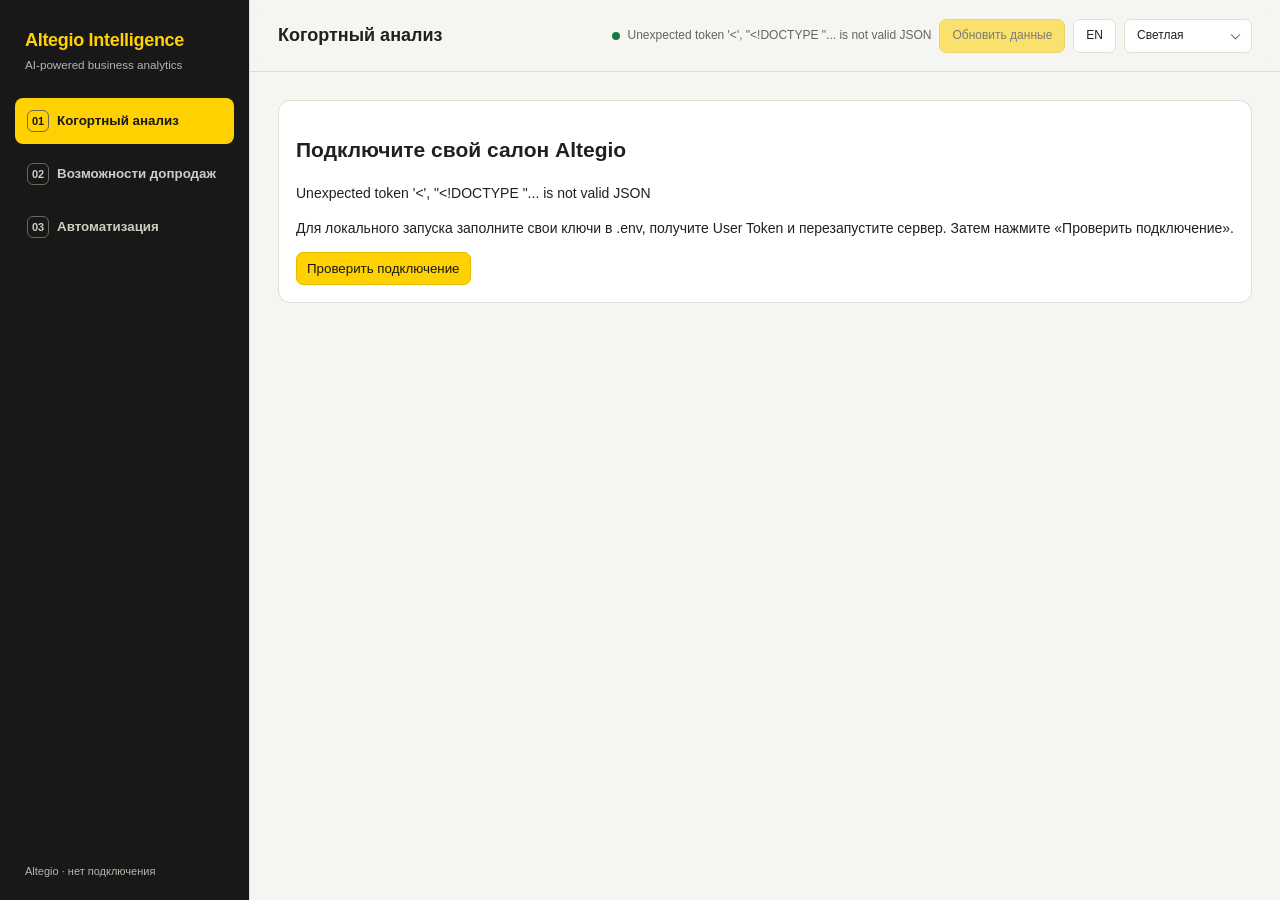
==== commit fccaf8de: "Update cohort dashboard, automation and client builds" ====
--- a/dashboards/index.html
+++ b/dashboards/index.html
@@ -19,7 +19,7 @@
 .filters{background:var(--panel);border:1px solid var(--line);border-radius:12px;padding:14px;display:flex;gap:12px;flex-wrap:wrap;margin-bottom:16px}.field{display:grid;gap:5px;min-width:170px;flex:1}.field.wide{min-width:340px;flex:2}.field label{font-size:11px;color:var(--muted);text-transform:uppercase;letter-spacing:.45px}
 .category-picker{position:relative}.category-toggle{width:100%;text-align:left;border:1px solid var(--line);background:var(--panel2);color:var(--ink);padding:10px 11px;border-radius:7px;cursor:pointer}.category-menu{display:none;position:absolute;top:calc(100% + 5px);left:0;right:0;z-index:20;max-height:360px;overflow:auto;background:var(--panel);border:1px solid var(--line);border-radius:9px;box-shadow:0 12px 30px #0005;padding:10px}.category-menu.open{display:block}.category-actions{display:flex;gap:8px;position:sticky;top:-10px;background:var(--panel);padding:0 0 9px}.category-actions button{border:1px solid var(--line);background:var(--panel2);color:var(--ink);padding:6px 9px;border-radius:6px;cursor:pointer}.category-option{display:flex;gap:8px;align-items:center;padding:6px 3px;color:var(--ink);font-size:12px}.category-option input{width:auto;margin:0;accent-color:var(--accent)}.category-option small{color:var(--muted);margin-left:auto}
 select,input{width:100%;border:1px solid var(--line);background:var(--panel2);color:var(--ink);padding:10px 11px;border-radius:7px;outline:none}input[readonly]{opacity:.8;cursor:default}.seg{display:flex;flex-wrap:wrap;border:1px solid var(--line);border-radius:8px;overflow:hidden}.seg button{border:0;border-right:1px solid var(--line);border-bottom:1px solid var(--line);background:var(--panel2);color:var(--muted);padding:9px 11px;cursor:pointer;flex:1 1 auto}.seg button.active{background:var(--accent);color:#07120e}
-.kpis{display:grid;grid-template-columns:repeat(6,1fr);gap:10px;margin-bottom:16px}.kpi{background:var(--panel);border:1px solid var(--line);border-radius:11px;padding:15px;min-width:0}.kpi label{display:block;color:var(--muted);font-size:11px;min-height:32px}.kpi strong{display:block;font-size:22px;margin:3px 0;white-space:nowrap}.kpi small{color:var(--muted)}.positive{color:var(--good)!important}.negative{color:var(--danger)!important}
+.kpis{display:grid;grid-template-columns:repeat(7,minmax(0,1fr));gap:10px;margin-bottom:16px}.kpi{background:var(--panel);border:1px solid var(--line);border-radius:11px;padding:15px;min-width:0}.kpi label{display:block;color:var(--muted);font-size:11px;min-height:32px}.kpi strong{display:block;font-size:22px;margin:3px 0;white-space:nowrap}.kpi small{color:var(--muted)}.positive{color:var(--good)!important}.negative{color:var(--danger)!important}
 .grid2{display:grid;grid-template-columns:1fr 1fr;gap:14px;margin-bottom:14px}.panel{background:var(--panel);border:1px solid var(--line);border-radius:12px;padding:17px;min-width:0}.panel h3{font-size:15px;margin:0 0 4px}.chart{width:100%;height:280px}.chart text{font-family:Inter,Segoe UI,Arial,sans-serif}.legend{display:flex;gap:14px;flex-wrap:wrap;color:var(--muted);font-size:11px;margin-top:8px}.legend i{display:inline-block;width:9px;height:9px;border-radius:3px;margin-right:5px}
 .table-wrap{overflow:auto;max-height:520px}table{width:100%;border-collapse:separate;border-spacing:0}th{font-size:11px;color:var(--muted);text-align:left;padding:10px;border-bottom:1px solid var(--line);position:sticky;top:0;background:var(--panel);z-index:2}td{padding:10px;border-bottom:1px solid var(--line);font-size:12px}tbody tr:hover{background:var(--panel2)}.heat th{white-space:nowrap;min-width:72px}.heat th:first-child,.heat th:nth-child(2){min-width:110px}.heat td:not(:first-child):not(:nth-child(2)){text-align:center;border-left:3px solid var(--panel);border-bottom:3px solid var(--panel);border-radius:5px;white-space:nowrap}.heat-count{display:block;font-size:10px;opacity:.85;margin-top:2px}.heat tr{cursor:pointer}.heat tr.selected td:first-child{color:var(--accent)}
 details{margin-top:14px}summary{cursor:pointer;color:var(--accent);font-weight:600;padding:8px 0}.pill{display:inline-block;padding:4px 8px;border-radius:99px;background:var(--panel2);border:1px solid var(--line);font-size:11px}.callout{padding:13px 15px;background:var(--panel2);border-left:3px solid var(--accent);border-radius:5px;color:var(--muted);margin:12px 0}
@@ -29,22 +29,33 @@
 .metric-help{width:100%;color:var(--muted);font-size:12px;padding:2px 3px}.heat-wrap{margin-bottom:14px}.future{color:var(--muted);text-align:center}.partial{box-shadow:inset 0 0 0 1px var(--warn)}.comparison{margin-top:14px}.comparison input{min-width:105px;padding:7px 8px}.comparison td{white-space:nowrap}.comparison tr.best td:first-child{box-shadow:inset 3px 0 0 var(--good)}.comparison tr.risk-row td:first-child{box-shadow:inset 3px 0 0 var(--danger)}.comparison tr.total{background:var(--panel2)}.rank{display:inline-block;margin-left:5px;padding:2px 5px;border-radius:4px;background:color-mix(in srgb,var(--accent) 18%,transparent);color:var(--accent);font-size:9px;text-transform:uppercase;vertical-align:middle}.insight-grid{display:grid;grid-template-columns:repeat(5,minmax(0,1fr));gap:9px;margin:12px 0 12px}.insight{background:var(--panel2);border:1px solid var(--line);border-radius:9px;padding:12px;min-width:0}.insight label{display:block;color:var(--muted);font-size:10px;text-transform:uppercase}.insight b{display:block;margin-top:5px;line-height:1.35}.maturity{color:var(--warn);font-size:10px;font-weight:600}.payback-yes{color:var(--good);font-weight:700}.payback-no{color:var(--danger);font-weight:700}.payback-wait{color:var(--warn);font-weight:700}
 @media(max-width:1150px){.kpis{grid-template-columns:repeat(3,1fr)}.segment-grid{grid-template-columns:repeat(2,1fr)}.insight-grid{grid-template-columns:repeat(2,1fr)}}@media(max-width:780px){.app{display:block}.side{position:static;height:auto;border-right:0;border-bottom:1px solid var(--line)}.brand,.side-foot{display:none}.nav{display:flex;overflow:auto}.nav button{white-space:nowrap}.top{padding:0 15px}.content{padding:15px}.grid2{grid-template-columns:1fr}.kpis,.insight-grid{grid-template-columns:1fr 1fr}.hero{display:block}.status span:not(.pulse){display:none}.filters{flex-direction:column}.field,.field.wide{min-width:0;width:100%;flex:none}.seg{flex-direction:column}.seg button{border-right:0;text-align:left}}
 .upsell-services{display:grid;grid-template-columns:repeat(auto-fit,minmax(220px,1fr));gap:8px;max-height:240px;overflow:auto;margin-top:12px}.upsell-check{display:flex;align-items:center;gap:9px;background:var(--panel2);padding:9px;border-radius:7px;text-transform:none!important;font-size:12px!important}.upsell-check input{width:auto;accent-color:var(--accent)}.upsell-offer{display:block;padding:4px 0}#upsellTable td:last-child{min-width:260px}#upsellExport:disabled{opacity:.4;cursor:default}
-.campaign-expand{display:flex;align-items:center;gap:10px;min-height:44px;border:0;background:transparent;color:var(--ink);font:inherit;text-align:left;padding:4px 0;cursor:pointer;width:100%}.campaign-expand-icon{display:inline-flex;align-items:center;justify-content:center;flex:0 0 32px;width:32px;height:32px;border:1px solid var(--line);background:var(--panel2);border-radius:8px;font-size:22px;line-height:1}.campaign-expand:hover .campaign-expand-icon{border-color:var(--accent);background:color-mix(in srgb,var(--accent2) 20%,var(--panel2))}.campaign-expand b{min-width:0}.campaign-expand small{color:var(--muted);font-size:10px;white-space:nowrap}.generation-label{display:block;padding-left:24px;font-size:11px}.generation-row{background:var(--panel2)}.comparison td:first-child{min-width:220px;max-width:270px;white-space:normal;position:sticky;left:0;background:var(--panel);z-index:1}.comparison th:first-child{left:0;z-index:3;min-width:220px}.comparison .generation-row td:first-child{background:var(--panel2)}.comparison .total td:first-child{background:var(--panel2)}.budget-sum-label{display:block;font-size:10px;color:var(--muted)}.metric-heading{display:flex;align-items:center;gap:5px}.metric-info{display:inline-flex;align-items:center;justify-content:center;flex:0 0 16px;width:16px;height:16px;border:1px solid var(--muted);border-radius:50%;background:transparent;color:var(--muted);font-size:10px;font-weight:700;padding:0;cursor:help}.metric-info:hover,.metric-info:focus-visible{background:var(--panel2);color:var(--ink);outline:2px solid var(--accent2);outline-offset:2px}.metric-tooltip{position:fixed;z-index:1000;width:350px;max-width:calc(100vw - 24px);max-height:50vh;overflow:auto;padding:13px 15px;background:var(--panel);color:var(--ink);border:1px solid var(--line);border-radius:10px;box-shadow:0 8px 30px #0004;font-size:13px;line-height:1.5;white-space:normal}.campaign-expand:focus-visible{outline:2px solid var(--accent2);outline-offset:2px}
+.campaign-expand{display:flex;align-items:center;gap:10px;min-height:44px;border:0;background:transparent;color:var(--ink);font:inherit;text-align:left;padding:4px 0;cursor:pointer;width:100%}.campaign-expand-icon{display:inline-flex;align-items:center;justify-content:center;flex:0 0 32px;width:32px;height:32px;border:1px solid var(--line);background:var(--panel2);border-radius:8px;font-size:22px;line-height:1}.campaign-expand:hover .campaign-expand-icon{border-color:var(--accent);background:color-mix(in srgb,var(--accent2) 20%,var(--panel2))}.campaign-expand b{min-width:0}.campaign-expand small{color:var(--muted);font-size:10px;white-space:nowrap}.generation-label{display:block;padding-left:24px;font-size:11px}.generation-row{background:var(--panel2)}.comparison td:first-child{min-width:220px;max-width:270px;white-space:normal;position:sticky;left:0;background:var(--panel);z-index:1}.comparison th:first-child{left:0;z-index:3;min-width:220px}.comparison .generation-row td:first-child{background:var(--panel2)}.comparison .total td:first-child{background:var(--panel2)}.budget-sum-label{display:block;font-size:10px;color:var(--muted)}.metric-heading{display:flex;align-items:center;gap:5px}.metric-info{display:inline-flex;align-items:center;justify-content:center;flex:0 0 16px;width:16px;height:16px;border:1px solid var(--muted);border-radius:50%;background:transparent;color:var(--muted);font-size:10px;font-weight:700;padding:0;cursor:pointer}.metric-info:hover,.metric-info:focus-visible{background:var(--panel2);color:var(--ink);outline:2px solid var(--accent2);outline-offset:2px}.metric-tooltip{position:fixed;z-index:1000;width:350px;max-width:calc(100vw - 24px);max-height:50vh;overflow:auto;padding:13px 15px;background:var(--panel);color:var(--ink);border:1px solid var(--line);border-radius:10px;box-shadow:0 8px 30px #0004;font-size:13px;line-height:1.5;white-space:normal}.campaign-expand:focus-visible{outline:2px solid var(--accent2);outline-offset:2px}
 .upsell-group{border:1px solid var(--line);border-radius:9px;margin:10px 0;background:var(--panel2)}.upsell-group>summary{padding:14px;color:var(--ink);font-size:15px}.upsell-group .pill{margin-left:8px}.upsell-group-body{padding:0 14px 14px}.upsell-service{border-top:1px solid var(--line);padding-top:5px}.upsell-service>summary{color:var(--ink)}.upsell-group .sync{margin:8px 0}.upsell-group th,.upsell-group td{background:var(--panel)}#upsellAssign{background:var(--panel);color:var(--ink);border:1px solid var(--line);border-radius:12px;width:min(560px,calc(100vw - 24px));max-height:90vh;overflow:auto;padding:24px}#upsellAssign::backdrop{background:#0009}#upsellAssign .field{margin:15px 0}#upsellAssignStatus{white-space:pre-wrap;overflow-wrap:anywhere}.upsell-dialog-actions{display:flex;gap:10px;justify-content:flex-end}
 .upsell-group>summary{font-size:19px;font-weight:750;padding:17px 16px;letter-spacing:-.2px}.upsell-group>summary>.pill{font-size:11px;font-weight:600;vertical-align:middle;letter-spacing:0}.upsell-group[open]>summary{border-bottom:1px solid var(--line);margin-bottom:12px}.upsell-group-body{margin-left:24px;padding:0 16px 16px 22px;border-left:2px solid color-mix(in srgb,var(--accent) 40%,var(--line))}.upsell-service{position:relative;margin:10px 0 0;padding:0 12px;background:var(--panel);border:1px solid var(--line);border-radius:8px}.upsell-service::before{content:"";position:absolute;left:-24px;top:23px;width:22px;border-top:2px solid color-mix(in srgb,var(--accent) 40%,var(--line))}.upsell-service>summary{padding:12px 0;font-size:13px;font-weight:600}.upsell-service[open]{padding-bottom:12px}.upsell-service[open]>summary{border-bottom:1px solid var(--line);margin-bottom:8px}.upsell-service .pill{font-size:10px;font-weight:400}.upsell-service>summary:hover{color:var(--accent)}@media(max-width:780px){.upsell-group>summary{font-size:18px}.upsell-group-body{margin-left:16px;padding-left:15px;padding-right:10px}.upsell-service::before{left:-17px;width:15px}.upsell-service>summary{font-size:13px}}
-.theme-control{display:grid;gap:3px;flex-shrink:0}.theme-control>label{font-size:10px;line-height:1.2;color:var(--muted)}.theme-control select.theme{padding:6px 9px;min-width:120px}
+.theme-control{display:flex;align-items:center;position:relative;flex-shrink:0}.top .status{gap:8px}.top .status .sync,.top .status>.theme,.top .theme-control select.theme{height:34px;box-sizing:border-box;margin:0;border-radius:7px;padding:0 12px;font-family:inherit;font-size:12px;font-weight:400;line-height:1.2;white-space:nowrap}.top .status>.theme{min-width:40px;display:inline-flex;align-items:center;justify-content:center}.top .theme-control select.theme{appearance:none;-webkit-appearance:none;min-width:128px;padding-right:32px}.theme-control::after{content:"";position:absolute;right:13px;top:50%;width:6px;height:6px;border-right:1.5px solid var(--muted);border-bottom:1.5px solid var(--muted);transform:translateY(-70%) rotate(45deg);pointer-events:none}
 .kpi .metric-heading{align-items:flex-start;justify-content:space-between;gap:7px}.kpi .metric-info{margin-top:1px}.kpi strong{font-size:clamp(16px,1.6vw,22px);white-space:normal;overflow-wrap:anywhere}
+#campaignComparison{--row-divider:color-mix(in srgb,var(--line) 65%,var(--muted) 35%)}#campaignComparison tbody td{border-bottom:1px solid var(--row-divider)}#campaignComparison thead th{border-bottom:2px solid var(--row-divider)}#campaignComparison tbody tr.total td{border-top:1px solid var(--row-divider)}
+.mailing-panel{margin-top:20px}.mailing-panel>.hero{align-items:flex-start}.mailing-panel .hero .caption{max-width:700px}.mailing-card{border:1px solid var(--line);border-radius:10px;background:var(--panel2);overflow:hidden;margin-top:12px}.mailing-card>summary{padding:15px;display:flex;align-items:center;justify-content:space-between;gap:16px;color:var(--ink)}.mailing-card>summary::before{content:"+";font-size:22px;flex:none}.mailing-card[open]>summary::before{content:"−"}.mailing-card>summary>span:first-child{flex:1;min-width:0}.mailing-card>summary small{display:block;color:var(--muted);font-weight:400;margin-top:5px;overflow-wrap:anywhere}.mailing-body{border-top:1px solid var(--line);padding:15px}.mailing-metrics{display:grid;grid-template-columns:repeat(6,minmax(0,1fr));gap:8px;margin:14px 0}.mailing-metrics button{text-align:left;color:var(--ink);cursor:pointer;font-family:inherit}.mailing-metrics button:hover{border-color:var(--accent)}.mailing-actions{display:flex;gap:10px;flex-wrap:wrap;margin-bottom:12px}.mailing-status:empty{display:none}.mailing-drill{margin-top:16px}.mailing-visit{margin-bottom:12px;min-width:220px}.mailing-visit small{color:var(--muted)}.mailing-dialog{background:var(--panel);color:var(--ink);border:1px solid var(--line);border-radius:12px;width:min(700px,calc(100vw - 24px));max-height:90vh;overflow:auto;padding:24px}.mailing-dialog::backdrop{background:#0009}.mailing-dialog .field{margin:14px 0}.mailing-dialog .upsell-dialog-actions{margin-top:20px}.mailing-form-row{display:flex;gap:16px}.upsell-group .mailing-new{margin:8px 0 8px 8px}@media(max-width:1150px){.mailing-metrics{grid-template-columns:repeat(3,minmax(0,1fr))}}@media(max-width:780px){.mailing-metrics{grid-template-columns:repeat(2,minmax(0,1fr))}.mailing-form-row{display:block}.mailing-panel>.hero{display:block}.mailing-panel>.hero>button{margin-top:12px}.mailing-card>summary{align-items:flex-start}}
+.mailing-label{display:flex;align-items:flex-start;justify-content:space-between;gap:8px}.mailing-help-button{display:inline-flex;align-items:center;justify-content:center;flex:0 0 16px;width:16px;height:16px;border:1px solid var(--muted);border-radius:50%;background:transparent;color:var(--muted);font-size:10px;font-weight:700;padding:0;cursor:pointer}.mailing-help-button:hover,.mailing-help-button:focus-visible{background:var(--panel2);color:var(--ink);outline:2px solid var(--accent2);outline-offset:2px}#mailingHelpTooltip{font-weight:400;text-transform:none;letter-spacing:normal}
+#automation{padding:0}#automationFrame{display:block;width:100%;height:calc(100vh - 72px);min-height:780px;border:0;border-radius:10px;background:var(--bg)}
+.mailing-card>summary .mailing-criteria-summary{color:var(--ink);font-weight:600;margin-top:7px;line-height:1.5}.mailing-criteria{background:var(--panel);border:1px solid var(--line);border-radius:8px;padding:12px 14px;margin-bottom:14px}.mailing-criteria h4{margin:0 0 7px;font-size:13px}.mailing-criteria p{margin:5px 0;font-size:12px}.mailing-criteria details{margin-top:6px}.mailing-criteria summary{font-size:12px;padding:4px 0}.mailing-criteria ul{padding-left:20px;margin:6px 0;font-size:12px}.mailing-criteria small{color:var(--muted);font-size:11px}
+#mailingCriteriaParentField[hidden]{display:none}
+.campaign-title{display:flex;align-items:center;gap:6px}.campaign-title>.campaign-expand{flex:1;min-width:0;width:auto}.campaign-title>.generation-label{flex:1;min-width:0}.campaign-note{display:inline-flex;align-items:center;justify-content:center;position:relative;flex:0 0 28px;width:28px;height:28px;padding:0;border:1px solid transparent;border-radius:6px;background:transparent;color:var(--muted);cursor:pointer}.campaign-note:hover,.campaign-note:focus-visible{border-color:var(--line);background:var(--panel2);color:var(--ink)}.campaign-note.has-note{color:var(--accent);background:color-mix(in srgb,var(--accent2) 16%,var(--panel))}.campaign-note.has-note::after{content:"";position:absolute;right:3px;top:3px;width:4px;height:4px;border-radius:50%;background:var(--accent)}
+.campaign-note-dialog{position:fixed;margin:0;width:440px;max-width:calc(100vw - 32px);max-height:calc(100dvh - 32px);overflow:auto;padding:20px;border:1px solid var(--line);border-radius:12px;background:var(--panel);color:var(--ink);box-shadow:0 12px 40px #0003}.campaign-note-dialog::backdrop{background:#0002}.campaign-note-dialog h3{margin:0 0 5px;font-size:16px}.campaign-note-dialog .caption{font-size:12px;overflow-wrap:anywhere}.campaign-note-dialog label{display:block;font-size:12px;margin:17px 0 7px}.campaign-note-dialog textarea{display:block;width:100%;min-height:140px;max-height:45vh;resize:vertical;border:1px solid var(--line);border-radius:8px;padding:10px 12px;background:var(--panel2);color:var(--ink);font:inherit;line-height:1.5}.campaign-note-meta{display:flex;justify-content:space-between;gap:10px;margin-top:7px;color:var(--muted);font-size:11px}.campaign-note-actions{display:flex;gap:8px;align-items:center;flex-wrap:wrap;margin-top:18px}.campaign-note-actions>span{flex:1}.campaign-note-actions button{font:inherit;font-size:12px}.campaign-note-actions button:disabled{opacity:.5;cursor:default}#campaignNoteStatus{color:var(--danger);font-size:12px;margin:12px 0 0}#campaignNoteStatus:empty{display:none}
 </style>
 </head>
 <body><div class="app">
 <aside class="side"><div class="brand"><b>Altegio Intelligence</b><small>AI-powered business analytics</small></div>
 <nav class="nav">
-<button class="active" data-tab="cohort"><span class="num">01</span>Когорты & LTV</button>
-<button data-tab="rfm"><span class="num">02</span>RFM & Радар ухода</button>
-<button data-tab="cross"><span class="num">03</span>Возможности допродаж</button>
-</nav><div class="side-foot" id="sideFoot">Casa House · location 764940<br>Snapshot: 05.10.2026</div></aside>
-<main class="main"><header class="top"><h1 id="page-title">Когортный анализ & LTV</h1><div class="status"><i class="pulse" id="syncPulse"></i><span id="syncStatus" role="status" aria-live="polite">Altegio API · локальный сервер</span><button class="sync" id="syncBtn" type="button" title="Обновить из Altegio без AI-токенов">Обновить данные</button><button class="theme" id="language" type="button" aria-label="Switch language">EN</button><div class="theme-control"><label for="theme">Тема оформления</label><select class="theme" id="theme"><option value="altegio-light">Светлая</option><option value="altegio-dark">Тёмная</option><option value="lavender">Лавандовая</option></select></div></div></header>
-<div class="content">
+<button class="active" data-tab="cohort"><span class="num">01</span>Когортный анализ</button>
+<button data-tab="cross"><span class="num">02</span>Возможности допродаж</button>
+<!-- full-edition -->
+<button data-tab="automation"><span class="num">03</span>Автоматизация</button>
+<!-- /full-edition -->
+</nav><div class="side-foot" id="sideFoot">Altegio · нет подключения</div></aside>
+<main class="main"><header class="top"><h1 id="page-title">Когортный анализ</h1><div class="status"><i class="pulse" id="syncPulse"></i><span id="syncStatus" role="status" aria-live="polite">Altegio API · локальный сервер</span><button class="sync" id="syncBtn" type="button" title="Обновить из Altegio без AI-токенов">Обновить данные</button><button class="theme" id="language" type="button" aria-label="Switch language">EN</button><div class="theme-control"><select class="theme" id="theme" aria-label="Тема оформления"><option value="altegio-light">Светлая</option><option value="altegio-dark">Тёмная</option><option value="lavender">Лавандовая</option></select></div></div></header>
+<div class="panel" id="connectionNotice" role="status" style="margin:28px"><h2>Подключите свой салон Altegio</h2><p id="connectionMessage">Данные появятся после проверки подключения к вашему аккаунту.</p><p>Для локального запуска заполните свои ключи в .env, получите User Token и перезапустите сервер. Затем нажмите «Проверить подключение».</p><button class="sync" id="connectRetry" type="button">Проверить подключение</button></div>
+<div class="content" id="reportContent" hidden>
 <section class="tab active" id="cohort">
  <div class="hero"><div><h2>Маркетинговые когорты</h2><p>Окупаемость каналов, retention и накопительный LTV</p></div><span class="pill">Только полностью оплаченные визиты</span></div>
  <div class="filters">
@@ -52,31 +63,24 @@
   <div class="field wide"><label>Выберите категории клиентов, которые считать маркетинговыми кампаниями или акциями</label><div class="category-picker" id="categoryPicker"><button class="category-toggle" id="categoryToggle" type="button">Выбрать категории</button><div class="category-menu" id="categoryMenu"><div class="category-actions"><button id="selectAllCategories" type="button">Выбрать все</button><button id="clearCategories" type="button">Сбросить все</button></div><div id="categoryOptions"></div></div></div></div>
   <div class="field wide"><label>Маркетинговая кампания / акция</label><select id="campaign"></select></div>
   <div class="field"><label id="budgetLabel">Затраты на маркетинг (EUR)</label><input id="budget" type="number" min="0" step="100"></div>
-  <div class="field wide"><label>Метрика тепловой карты</label><div class="seg" id="metric"><button type="button" class="active" data-value="revenue">Общая выручка когорты</button><button type="button" data-value="ltv">LTV на клиента</button><button type="button" data-value="retention">Retention Rate</button></div></div>
+  <div class="field wide"><label>Метрика тепловой карты</label><div class="seg" id="metric"><button type="button" class="active" data-value="revenue">Общая выручка когорты</button><button type="button" data-value="retention">Retention Rate</button></div></div>
   <div class="metric-help" id="metricHelp">В ячейке — выручка когорты за этот календарный месяц. Столбец «Итого» = сумма по всем месяцам строки.</div>
  </div>
  <div class="kpis">
   <div class="kpi"><label>Бюджет на рекламу</label><strong id="kBudget">—</strong><small>реактивный ввод</small></div>
   <div class="kpi"><label>Накопительная выручка LTV</label><strong id="kRevenue">—</strong><small>за весь период наблюдения</small></div>
+  <div class="kpi"><label>Выручка на клиента (LTV)</label><strong id="kLtv">—</strong><small>Выручка ÷ клиенты</small></div>
   <div class="kpi"><label>Чистая прибыль</label><strong id="kProfit">—</strong><small>выручка − бюджет</small></div>
   <div class="kpi"><label>ROI / ROMI</label><strong id="kRoi">—</strong><small>(прибыль / бюджет) × 100%</small></div>
   <div class="kpi"><label>CAC</label><strong id="kCac">—</strong><small>бюджет / клиентов</small></div>
-  <div class="kpi"><label>Окупаемость в M0</label><strong id="kM0">—</strong><small>выручка M0 / бюджет</small></div>
+  <div class="kpi"><label>Возвращаемость клиентов</label><strong id="kRepeat">—</strong><small>Пришли повторно</small></div>
  </div>
  <div class="panel heat-wrap"><h3 id="heatTitle">Общая выручка когорты</h3><p class="caption" id="heatCaption">Строки — месяц первого полностью оплаченного визита, столбцы — месяц состоявшегося оплаченного визита. Пустая ячейка = нет полностью оплаченных визитов в этом месяце. Нажмите строку, чтобы раскрыть клиентов.</p><div class="table-wrap"><table class="heat" id="heat"></table></div></div>
  <details open><summary>Откуда цифры · клиенты выбранной когорты</summary><div class="panel"><div id="cohortName" class="caption"></div><div class="table-wrap"><table id="clientsTable"></table></div></div></details>
  <div class="panel comparison"><h3>Сравнение маркетинговых кампаний</h3><p class="caption">Раскройте кампанию, чтобы увидеть поколения клиентов и указать бюджет каждого месяца привлечения.</p><div id="horizonNote"></div><div class="table-wrap"><table id="campaignComparison"></table></div></div>
  <div class="footnote">Источник: Altegio. Категории берутся из текущих тегов карточек клиентов выбранного филиала. Учитываются только состоявшиеся визиты с завершённой оплатой. Клиенты без таких визитов исключены. Когорта — месяц первого полностью оплаченного визита. Количество клиентов рядом с категорией рассчитано по этому же правилу.</div>
 </section>
-<section class="tab" id="rfm">
- <div class="hero"><div><h2>RFM-анализ & Радар ухода</h2><p>Сегментация клиентской базы по ценности и давности активности</p></div><span class="pill">436 клиентов</span></div>
- <div class="segment-grid" id="segments"></div>
- <div class="grid2">
-  <div class="panel"><h3>Распределение клиентской базы</h3><p class="caption">Актуальный размер RFM-сегментов Altegio</p><div class="bars" id="segmentBars"></div></div>
-  <div class="panel"><h3>Выручка демо-когорт по RFM-сегментам</h3><p class="caption">Фактический sold amount созданных демонстрационных клиентов</p><div class="bars" id="segmentRevenue"></div><div class="callout" id="rfmRules"></div></div>
- </div>
- <div class="panel"><h3>Клиенты в зоне риска</h3><p class="caption">Не возвращались более 90 дней · приоритет для win-back кампании</p><div class="table-wrap"><table id="riskTable"></table></div></div>
-</section>
+
 <section class="tab" id="cross">
  <div class="hero"><div><h2>Возможности допродаж</h2><p>Лояльные клиенты и услуги, которыми они редко пользуются</p></div><button class="sync" id="upsellExport" type="button">Скачать CSV для рассылки</button></div>
  <div class="filters">
@@ -91,24 +95,39 @@
  <div class="segment-grid"><div class="segment"><span>Лояльных клиентов</span><strong id="upsellLoyal">0</strong></div><div class="segment"><span>Клиентов для допродажи</span><strong id="upsellAudience">0</strong></div><div class="segment"><span>Из них с телефоном</span><strong id="upsellContacts">0</strong></div></div>
  <div class="callout" id="upsellRule"></div>
  <div class="panel"><h3>База для предложения новых услуг</h3><p class="caption">Раскройте категорию, затем услугу, чтобы увидеть подходящих клиентов</p><div id="upsellGroups"></div><div class="empty" id="upsellEmpty"></div></div>
+<!-- full-edition -->
+ <div class="panel mailing-panel"><div class="hero"><div><h3 id="mailingHeading">Результаты рассылок</h3><p class="caption" id="mailingHelp"></p></div><button class="theme" id="mailingReload" type="button">Обновить список</button></div><div id="mailingList" aria-live="polite"></div><p class="footnote" id="mailingAttribution"></p></div>
+<!-- /full-edition -->
  <p class="footnote" id="upsellCoverage"></p>
 </section>
+<!-- full-edition -->
+<section class="tab automation-tab" id="automation" aria-label="Настройки автоматизации">
+ <iframe id="automationFrame" title="Настройки автоматизации категорий" src="automation-sandbox/index.html?embedded=1" loading="lazy"></iframe>
+</section>
+<!-- /full-edition -->
 </div></main></div>
+<!-- full-edition -->
 <dialog id="upsellAssign"><form id="upsellAssignForm"><h3>Добавить клиентов в категорию Altegio</h3><p id="upsellAssignDescription"></p><div class="field"><label for="upsellClientTag">Категория клиентов Altegio</label><select id="upsellClientTag"></select></div><div class="field" id="upsellNewTagField"><label for="upsellNewTag">Название новой категории</label><input id="upsellNewTag" maxlength="100"></div><p class="caption">Категория позволит найти эту аудиторию в клиентской базе Altegio и подготовить рассылку.</p><p id="upsellAssignStatus" role="status" aria-live="polite"></p><div class="upsell-dialog-actions"><button class="theme" id="upsellAssignClose" type="button">Закрыть</button><button class="sync" id="upsellAssignSubmit" type="submit">Добавить клиентов</button></div></form></dialog>
+<dialog class="mailing-dialog" id="mailingCreate"><form id="mailingForm"><h3 id="mailingFormTitle">Новая рассылка</h3><p id="mailingAudience" class="caption"></p><div class="field"><label for="mailingName">Название рассылки</label><input id="mailingName" maxlength="160" required></div><div class="mailing-form-row"><div class="field"><div class="mailing-label"><label for="mailingDays">Срок оценки, дней</label><button class="mailing-help-button" type="button" data-mailing-help="days" aria-label="Подсказка: Срок оценки, дней" aria-expanded="false" aria-controls="mailingHelpTooltip">?</button></div><input id="mailingDays" type="number" min="1" max="365" value="30" required></div><div class="field"><div class="mailing-label"><label for="mailingCost">Расходы на рассылку, в валюте филиала</label><button class="mailing-help-button" type="button" data-mailing-help="cost" aria-label="Подсказка: Расходы на рассылку, в валюте филиала" aria-expanded="false" aria-controls="mailingHelpTooltip">?</button></div><input id="mailingCost" type="number" min="0" max="10000000" step="0.01" value="0" required></div></div><h4>Какие услуги предлагаем</h4><p class="caption">В результат попадут только отмеченные услуги. Список клиентов и услуги сохранятся отдельно от текущих фильтров.</p><div id="mailingServices" class="upsell-services"></div><p id="mailingFormStatus" role="status"></p><div class="upsell-dialog-actions"><button class="theme" type="button" data-mailing-close>Закрыть</button><button class="sync" type="submit" id="mailingSave">Сохранить рассылку</button></div></form><div id="mailingHelpTooltip" class="metric-tooltip" role="tooltip" hidden></div></dialog>
+<dialog class="mailing-dialog" id="mailingSent"><form id="mailingSentForm"><h3 id="mailingSentTitle"></h3><p class="callout">Отмечайте отправку после фактической рассылки. Эта кнопка не отправляет сообщения. После сохранения дата, услуги и получатели фиксируются.</p><div class="field"><label for="mailingSentAt">Когда отправили, по времени этого компьютера</label><input id="mailingSentAt" type="datetime-local" step="1" required></div><h4>Кому действительно отправили</h4><p class="caption">Оставьте только фактических получателей. Клиенты с загруженным телефоном отмечены заранее. Факт отправки указываете вы; доставку сообщений здесь не проверяем.</p><div id="mailingRecipients" class="upsell-services"></div><p id="mailingSentStatus" role="status"></p><div class="upsell-dialog-actions"><button class="theme" type="button" data-mailing-close>Закрыть</button><button class="sync" id="mailingSentSubmit" type="submit">Зафиксировать отправку</button></div></form></dialog>
+<!-- /full-edition -->
 <script src="upsell.js"></script>
+<!-- full-edition -->
+<script src="mailings.js"></script>
+<!-- /full-edition -->
 <script src="monthly-budgets.js"></script>
 <script src="campaign-comparison.js"></script>
 <script>
-let DB={"as_of":"2026-10-05","location":{"id":764940,"name":"Casa House","currency":"EUR"},"campaigns":["Paid advertisement. Beauty Blogger XXX. February 2026","Target. GoogleMaps. January - April 2026","Target. Instagram. May 2026","SEO. Website. September - December 2026"],"default_budgets":{"Paid advertisement. Beauty Blogger XXX. February 2026":1200,"Target. GoogleMaps. January - April 2026":2400,"Target. Instagram. May 2026":1500,"SEO. Website. September - December 2026":2000},"clients":[{"name":"BBF26 Emma Carter","phone":"+1 202 555 0100","campaign":"Paid advertisement. Beauty Blogger XXX. February 2026","first_visit":"2026-02-02","visits":[{"date":"2026-02-02","revenue":95,"service":"Hawaiian haircut","age":0},{"date":"2026-03-10","revenue":95,"service":"Hawaiian haircut","age":1}],"visit_count":2,"revenue":190},{"name":"BBF26 Olivia Bennett","phone":"+1 202 555 0101","campaign":"Paid advertisement. Beauty Blogger XXX. February 2026","first_visit":"2026-02-03","visits":[{"date":"2026-02-03","revenue":95,"service":"Hawaiian haircut","age":0},{"date":"2026-04-12","revenue":95,"service":"Hawaiian haircut","age":2}],"visit_count":2,"revenue":190},{"name":"BBF26 Sophia Turner","phone":"+1 202 555 0102","campaign":"Paid advertisement. Beauty Blogger XXX. February 2026","first_visit":"2026-02-04","visits":[{"date":"2026-02-04","revenue":95,"service":"Hawaiian haircut","age":0},{"date":"2026-03-25","revenue":95,"service":"Hawaiian haircut","age":1}],"visit_count":2,"revenue":190},{"name":"BBF26 Mia Collins","phone":"+1 202 555 0103","campaign":"Paid advertisement. Beauty Blogger XXX. February 2026","first_visit":"2026-02-05","visits":[{"date":"2026-02-05","revenue":95,"service":"Hawaiian haircut","age":0}],"visit_count":1,"revenue":95},{"name":"BBF26 Ava Mitchell","phone":"+1 202 555 0104","campaign":"Paid advertisement. Beauty Blogger XXX. February 2026","first_visit":"2026-02-06","visits":[{"date":"2026-02-06","revenue":95,"service":"Hawaiian haircut","age":0}],"visit_count":1,"revenue":95},{"name":"BBF26 Isabella Parker","phone":"+1 202 555 0105","campaign":"Paid advertisement. Beauty Blogger XXX. February 2026","first_visit":"2026-02-07","visits":[{"date":"2026-02-07","revenue":95,"service":"Hawaiian haircut","age":0}],"visit_count":1,"revenue":95},{"name":"BBF26 Amelia Brooks","phone":"+1 202 555 0106","campaign":"Paid advertisement. Beauty Blogger XXX. February 2026","first_visit":"2026-02-08","visits":[{"date":"2026-02-08","revenue":95,"service":"Hawaiian haircut","age":0}],"visit_count":1,"revenue":95},{"name":"BBF26 Harper Reed","phone":"+1 202 555 0107","campaign":"Paid advertisement. Beauty Blogger XXX. February 2026","first_visit":"2026-02-09","visits":[{"date":"2026-02-09","revenue":95,"service":"Hawaiian haircut","age":0}],"visit_count":1,"revenue":95},{"name":"BBF26 Evelyn Foster","phone":"+1 202 555 0108","campaign":"Paid advertisement. Beauty Blogger XXX. February 2026","first_visit":"2026-02-10","visits":[{"date":"2026-02-10","revenue":95,"service":"Hawaiian haircut","age":0}],"visit_count":1,"revenue":95},{"name":"BBF26 Charlotte Hayes","phone":"+1 202 555 0109","campaign":"Paid advertisement. Beauty Blogger XXX. February 2026","first_visit":"2026-02-11","visits":[{"date":"2026-02-11","revenue":95,"service":"Hawaiian haircut","age":0}],"visit_count":1,"revenue":95},{"name":"BBF26 Lily Morgan","phone":"+1 202 555 0110","campaign":"Paid advertisement. Beauty Blogger XXX. February 2026","first_visit":"2026-02-12","visits":[{"date":"2026-02-12","revenue":95,"service":"Hawaiian haircut","age":0}],"visit_count":1,"revenue":95},{"name":"BBF26 Grace Cooper","phone":"+1 202 555 0111","campaign":"Paid advertisement. Beauty Blogger XXX. February 2026","first_visit":"2026-02-13","visits":[{"date":"2026-02-13","revenue":95,"service":"Hawaiian haircut","age":0}],"visit_count":1,"revenue":95},{"name":"BBF26 Chloe Ward","phone":"+1 202 555 0112","campaign":"Paid advertisement. Beauty Blogger XXX. February 2026","first_visit":"2026-02-14","visits":[{"date":"2026-02-14","revenue":95,"service":"Hawaiian haircut","age":0}],"visit_count":1,"revenue":95},{"name":"BBF26 Ella Murphy","phone":"+1 202 555 0113","campaign":"Paid advertisement. Beauty Blogger XXX. February 2026","first_visit":"2026-02-15","visits":[{"date":"2026-02-15","revenue":95,"service":"Hawaiian haircut","age":0}],"visit_count":1,"revenue":95},{"name":"BBF26 Zoe Richardson","phone":"+1 202 555 0114","campaign":"Paid advertisement. Beauty Blogger XXX. February 2026","first_visit":"2026-02-16","visits":[{"date":"2026-02-16","revenue":95,"service":"Hawaiian haircut","age":0}],"visit_count":1,"revenue":95},{"name":"GM26 Liam Anderson","phone":"+1 202 555 0115","campaign":"Target. GoogleMaps. January - April 2026","first_visit":"2026-01-05","visits":[{"date":"2026-01-05","revenue":95,"service":"Hawaiian haircut","age":0},{"date":"2026-05-05","revenue":95,"service":"Hawaiian haircut","age":4},{"date":"2026-06-05","revenue":95,"service":"Hawaiian haircut","age":5},{"date":"2026-07-05","revenue":95,"service":"Hawaiian haircut","age":6}],"visit_count":4,"revenue":380},{"name":"GM26 Noah Thompson","phone":"+1 202 555 0116","campaign":"Target. GoogleMaps. January - April 2026","first_visit":"2026-01-08","visits":[{"date":"2026-01-08","revenue":95,"service":"Hawaiian haircut","age":0},{"date":"2026-05-06","revenue":95,"service":"Hawaiian haircut","age":4},{"date":"2026-06-06","revenue":95,"service":"Hawaiian haircut","age":5},{"date":"2026-07-06","revenue":95,"service":"Hawaiian haircut","age":6}],"visit_count":4,"revenue":380},{"name":"GM26 Ethan Walker","phone":"+1 202 555 0117","campaign":"Target. GoogleMaps. January - April 2026","first_visit":"2026-01-12","visits":[{"date":"2026-01-12","revenue":95,"service":"Hawaiian haircut","age":0},{"date":"2026-05-07","revenue":95,"service":"Hawaiian haircut","age":4},{"date":"2026-06-07","revenue":95,"service":"Hawaiian haircut","age":5},{"date":"2026-07-07","revenue":95,"service":"Hawaiian haircut","age":6}],"visit_count":4,"revenue":380},{"name":"GM26 Lucas Harris","phone":"+1 202 555 0118","campaign":"Target. GoogleMaps. January - April 2026","first_visit":"2026-01-17","visits":[{"date":"2026-01-17","revenue":95,"service":"Hawaiian haircut","age":0},{"date":"2026-05-08","revenue":95,"service":"Hawaiian haircut","age":4},{"date":"2026-06-08","revenue":95,"service":"Hawaiian haircut","age":5},{"date":"2026-07-08","revenue":95,"service":"Hawaiian haircut","age":6}],"visit_count":4,"revenue":380},{"name":"GM26 Mason Clark","phone":"+1 202 555 0119","campaign":"Target. GoogleMaps. January - April 2026","first_visit":"2026-01-23","visits":[{"date":"2026-01-23","revenue":95,"service":"Hawaiian haircut","age":0},{"date":"2026-05-09","revenue":95,"service":"Hawaiian haircut","age":4},{"date":"2026-06-09","revenue":95,"service":"Hawaiian haircut","age":5},{"date":"2026-07-09","revenue":95,"service":"Hawaiian haircut","age":6}],"visit_count":4,"revenue":380},{"name":"GM26 Logan Lewis","phone":"+1 202 555 0120","campaign":"Target. GoogleMaps. January - April 2026","first_visit":"2026-02-04","visits":[{"date":"2026-02-04","revenue":95,"service":"Hawaiian haircut","age":0},{"date":"2026-06-05","revenue":95,"service":"Hawaiian haircut","age":4},{"date":"2026-07-05","revenue":95,"service":"Hawaiian haircut","age":5},{"date":"2026-08-05","revenue":95,"service":"Hawaiian haircut","age":6}],"visit_count":4,"revenue":380},{"name":"GM26 James Robinson","phone":"+1 202 555 0121","campaign":"Target. GoogleMaps. January - April 2026","first_visit":"2026-02-09","visits":[{"date":"2026-02-09","revenue":95,"service":"Hawaiian haircut","age":0},{"date":"2026-06-06","revenue":95,"service":"Hawaiian haircut","age":4},{"date":"2026-07-06","revenue":95,"service":"Hawaiian haircut","age":5},{"date":"2026-08-06","revenue":95,"service":"Hawaiian haircut","age":6}],"visit_count":4,"revenue":380},{"name":"GM26 Benjamin Hall","phone":"+1 202 555 0122","campaign":"Target. GoogleMaps. January - April 2026","first_visit":"2026-02-14","visits":[{"date":"2026-02-14","revenue":95,"service":"Hawaiian haircut","age":0},{"date":"2026-06-07","revenue":95,"service":"Hawaiian haircut","age":4},{"date":"2026-07-07","revenue":95,"service":"Hawaiian haircut","age":5},{"date":"2026-08-07","revenue":95,"service":"Hawaiian haircut","age":6}],"visit_count":4,"revenue":380},{"name":"GM26 Henry Allen","phone":"+1 202 555 0123","campaign":"Target. GoogleMaps. January - April 2026","first_visit":"2026-02-19","visits":[{"date":"2026-02-19","revenue":95,"service":"Hawaiian haircut","age":0},{"date":"2026-06-08","revenue":95,"service":"Hawaiian haircut","age":4},{"date":"2026-07-08","revenue":95,"service":"Hawaiian haircut","age":5},{"date":"2026-08-08","revenue":95,"service":"Hawaiian haircut","age":6}],"visit_count":4,"revenue":380},{"name":"GM26 Alexander Young","phone":"+1 202 555 0124","campaign":"Target. GoogleMaps. January - April 2026","first_visit":"2026-02-24","visits":[{"date":"2026-02-24","revenue":95,"service":"Hawaiian haircut","age":0},{"date":"2026-06-09","revenue":95,"service":"Hawaiian haircut","age":4},{"date":"2026-07-09","revenue":95,"service":"Hawaiian haircut","age":5},{"date":"2026-08-09","revenue":95,"service":"Hawaiian haircut","age":6}],"visit_count":4,"revenue":380},{"name":"GM26 Daniel King","phone":"+1 202 555 0125","campaign":"Target. GoogleMaps. January - April 2026","first_visit":"2026-03-03","visits":[{"date":"2026-03-03","revenue":95,"service":"Hawaiian haircut","age":0},{"date":"2026-05-15","revenue":95,"service":"Hawaiian haircut","age":2},{"date":"2026-07-15","revenue":95,"service":"Hawaiian haircut","age":4},{"date":"2026-08-15","revenue":95,"service":"Hawaiian haircut","age":5}],"visit_count":4,"revenue":380},{"name":"GM26 Matthew Wright","phone":"+1 202 555 0126","campaign":"Target. GoogleMaps. January - April 2026","first_visit":"2026-03-08","visits":[{"date":"2026-03-08","revenue":95,"service":"Hawaiian haircut","age":0},{"date":"2026-05-16","revenue":95,"service":"Hawaiian haircut","age":2},{"date":"2026-07-16","revenue":95,"service":"Hawaiian haircut","age":4},{"date":"2026-08-16","revenue":95,"service":"Hawaiian haircut","age":5}],"visit_count":4,"revenue":380},{"name":"GM26 Jackson Scott","phone":"+1 202 555 0127","campaign":"Target. GoogleMaps. January - April 2026","first_visit":"2026-03-13","visits":[{"date":"2026-03-13","revenue":95,"service":"Hawaiian haircut","age":0},{"date":"2026-05-17","revenue":95,"service":"Hawaiian haircut","age":2},{"date":"2026-07-17","revenue":95,"service":"Hawaiian haircut","age":4},{"date":"2026-08-17","revenue":95,"service":"Hawaiian haircut","age":5}],"visit_count":4,"revenue":380},{"name":"GM26 Sebastian Green","phone":"+1 202 555 0128","campaign":"Target. GoogleMaps. January - April 2026","first_visit":"2026-03-18","visits":[{"date":"2026-03-18","revenue":95,"service":"Hawaiian haircut","age":0},{"date":"2026-05-18","revenue":95,"service":"Hawaiian haircut","age":2},{"date":"2026-07-18","revenue":95,"service":"Hawaiian haircut","age":4},{"date":"2026-08-18","revenue":95,"service":"Hawaiian haircut","age":5}],"visit_count":4,"revenue":380},{"name":"GM26 Jack Baker","phone":"+1 202 555 0129","campaign":"Target. GoogleMaps. January - April 2026","first_visit":"2026-03-23","visits":[{"date":"2026-03-23","revenue":95,"service":"Hawaiian haircut","age":0},{"date":"2026-05-19","revenue":95,"service":"Hawaiian haircut","age":2},{"date":"2026-07-19","revenue":95,"service":"Hawaiian haircut","age":4},{"date":"2026-08-19","revenue":95,"service":"Hawaiian haircut","age":5}],"visit_count":4,"revenue":380},{"name":"GM26 Samuel Adams","phone":"+1 202 555 0130","campaign":"Target. GoogleMaps. January - April 2026","first_visit":"2026-04-02","visits":[{"date":"2026-04-02","revenue":95,"service":"Hawaiian haircut","age":0},{"date":"2026-05-25","revenue":95,"service":"Hawaiian haircut","age":1},{"date":"2026-06-25","revenue":95,"service":"Hawaiian haircut","age":2},{"date":"2026-08-25","revenue":95,"service":"Hawaiian haircut","age":4}],"visit_count":4,"revenue":380},{"name":"GM26 David Nelson","phone":"+1 202 555 0131","campaign":"Target. GoogleMaps. January - April 2026","first_visit":"2026-04-07","visits":[{"date":"2026-04-07","revenue":95,"service":"Hawaiian haircut","age":0},{"date":"2026-05-26","revenue":95,"service":"Hawaiian haircut","age":1},{"date":"2026-06-26","revenue":95,"service":"Hawaiian haircut","age":2},{"date":"2026-08-26","revenue":95,"service":"Hawaiian haircut","age":4}],"visit_count":4,"revenue":380},{"name":"GM26 Joseph Hill","phone":"+1 202 555 0132","campaign":"Target. GoogleMaps. January - April 2026","first_visit":"2026-04-12","visits":[{"date":"2026-04-12","revenue":95,"service":"Hawaiian haircut","age":0},{"date":"2026-05-27","revenue":95,"service":"Hawaiian haircut","age":1},{"date":"2026-06-27","revenue":95,"service":"Hawaiian haircut","age":2},{"date":"2026-08-27","revenue":95,"service":"Hawaiian haircut","age":4}],"visit_count":4,"revenue":380},{"name":"GM26 Owen Campbell","phone":"+1 202 555 0133","campaign":"Target. GoogleMaps. January - April 2026","first_visit":"2026-04-17","visits":[{"date":"2026-04-17","revenue":95,"service":"Hawaiian haircut","age":0},{"date":"2026-05-28","revenue":95,"service":"Hawaiian haircut","age":1},{"date":"2026-06-28","revenue":95,"service":"Hawaiian haircut","age":2},{"date":"2026-08-28","revenue":95,"service":"Hawaiian haircut","age":4}],"visit_count":4,"revenue":380},{"name":"GM26 Leo Mitchell","phone":"+1 202 555 0134","campaign":"Target. GoogleMaps. January - April 2026","first_visit":"2026-04-22","visits":[{"date":"2026-04-22","revenue":95,"service":"Hawaiian haircut","age":0},{"date":"2026-05-29","revenue":95,"service":"Hawaiian haircut","age":1},{"date":"2026-06-29","revenue":95,"service":"Hawaiian haircut","age":2},{"date":"2026-08-29","revenue":95,"service":"Hawaiian haircut","age":4}],"visit_count":4,"revenue":380},{"name":"IGM26 Aria Wilson","phone":"+1 202 555 0135","campaign":"Target. Instagram. May 2026","first_visit":"2026-05-02","visits":[{"date":"2026-05-02","revenue":80,"service":"Hardware manicure","age":0},{"date":"2026-06-06","revenue":80,"service":"Hardware manicure","age":1},{"date":"2026-07-06","revenue":80,"service":"Hardware manicure","age":2}],"visit_count":3,"revenue":240},{"name":"IGM26 Scarlett Moore","phone":"+1 202 555 0136","campaign":"Target. Instagram. May 2026","first_visit":"2026-05-03","visits":[{"date":"2026-05-03","revenue":80,"service":"Hardware manicure","age":0},{"date":"2026-06-08","revenue":80,"service":"Hardware manicure","age":1},{"date":"2026-07-08","revenue":80,"service":"Hardware manicure","age":2}],"visit_count":3,"revenue":240},{"name":"IGM26 Victoria Taylor","phone":"+1 202 555 0137","campaign":"Target. Instagram. May 2026","first_visit":"2026-05-04","visits":[{"date":"2026-05-04","revenue":80,"service":"Hardware manicure","age":0},{"date":"2026-06-10","revenue":80,"service":"Hardware manicure","age":1},{"date":"2026-07-10","revenue":80,"service":"Hardware manicure","age":2}],"visit_count":3,"revenue":240},{"name":"IGM26 Madison White","phone":"+1 202 555 0138","campaign":"Target. Instagram. May 2026","first_visit":"2026-05-05","visits":[{"date":"2026-05-05","revenue":80,"service":"Hardware manicure","age":0},{"date":"2026-06-12","revenue":80,"service":"Hardware manicure","age":1},{"date":"2026-07-12","revenue":80,"service":"Hardware manicure","age":2}],"visit_count":3,"revenue":240},{"name":"IGM26 Layla Martin","phone":"+1 202 555 0139","campaign":"Target. Instagram. May 2026","first_visit":"2026-05-06","visits":[{"date":"2026-05-06","revenue":80,"service":"Hardware manicure","age":0},{"date":"2026-06-14","revenue":80,"service":"Hardware manicure","age":1}],"visit_count":2,"revenue":160},{"name":"IGM26 Nora Jackson","phone":"+1 202 555 0140","campaign":"Target. Instagram. May 2026","first_visit":"2026-05-07","visits":[{"date":"2026-05-07","revenue":80,"service":"Hardware manicure","age":0},{"date":"2026-06-16","revenue":80,"service":"Hardware manicure","age":1}],"visit_count":2,"revenue":160},{"name":"IGM26 Hannah Lee","phone":"+1 202 555 0141","campaign":"Target. Instagram. May 2026","first_visit":"2026-05-08","visits":[{"date":"2026-05-08","revenue":80,"service":"Hardware manicure","age":0},{"date":"2026-07-14","revenue":80,"service":"Hardware manicure","age":2}],"visit_count":2,"revenue":160},{"name":"IGM26 Stella Perez","phone":"+1 202 555 0142","campaign":"Target. Instagram. May 2026","first_visit":"2026-05-09","visits":[{"date":"2026-05-09","revenue":80,"service":"Hardware manicure","age":0},{"date":"2026-07-16","revenue":80,"service":"Hardware manicure","age":2}],"visit_count":2,"revenue":160},{"name":"IGM26 Lucy Roberts","phone":"+1 202 555 0143","campaign":"Target. Instagram. May 2026","first_visit":"2026-05-10","visits":[{"date":"2026-05-10","revenue":80,"service":"Hardware manicure","age":0}],"visit_count":1,"revenue":80},{"name":"IGM26 Maya Evans","phone":"+1 202 555 0144","campaign":"Target. Instagram. May 2026","first_visit":"2026-05-11","visits":[{"date":"2026-05-11","revenue":80,"service":"Hardware manicure","age":0}],"visit_count":1,"revenue":80},{"name":"IGM26 Naomi Edwards","phone":"+1 202 555 0145","campaign":"Target. Instagram. May 2026","first_visit":"2026-05-12","visits":[{"date":"2026-05-12","revenue":80,"service":"Hardware manicure","age":0}],"visit_count":1,"revenue":80},{"name":"IGM26 Ruby Stewart","phone":"+1 202 555 0146","campaign":"Target. Instagram. May 2026","first_visit":"2026-05-13","visits":[{"date":"2026-05-13","revenue":80,"service":"Hardware manicure","age":0}],"visit_count":1,"revenue":80},{"name":"SEO25 Elena Rossi","phone":"+1 202 555 0147","campaign":"SEO. Website. September - December 2026","first_visit":"2025-09-03","visits":[{"date":"2025-09-03","revenue":400,"service":"Botox procedure","age":0}],"visit_count":1,"revenue":400},{"name":"SEO25 Camila Santos","phone":"+1 202 555 0148","campaign":"SEO. Website. September - December 2026","first_visit":"2025-09-20","visits":[{"date":"2025-09-20","revenue":400,"service":"Botox procedure","age":0}],"visit_count":1,"revenue":400},{"name":"SEO25 Sofia Romano","phone":"+1 202 555 0149","campaign":"SEO. Website. September - December 2026","first_visit":"2025-10-05","visits":[{"date":"2025-10-05","revenue":400,"service":"Botox procedure","age":0}],"visit_count":1,"revenue":400},{"name":"SEO25 Natalia Costa","phone":"+1 202 555 0150","campaign":"SEO. Website. September - December 2026","first_visit":"2025-10-18","visits":[{"date":"2025-10-18","revenue":400,"service":"Botox procedure","age":0}],"visit_count":1,"revenue":400},{"name":"SEO25 Laura Bianchi","phone":"+1 202 555 0151","campaign":"SEO. Website. September - December 2026","first_visit":"2025-11-04","visits":[{"date":"2025-11-04","revenue":400,"service":"Botox procedure","age":0}],"visit_count":1,"revenue":400},{"name":"SEO25 Diana Moretti","phone":"+1 202 555 0152","campaign":"SEO. Website. September - December 2026","first_visit":"2025-11-15","visits":[{"date":"2025-11-15","revenue":400,"service":"Botox procedure","age":0}],"visit_count":1,"revenue":400},{"name":"SEO25 Clara Silva","phone":"+1 202 555 0153","campaign":"SEO. Website. September - December 2026","first_visit":"2025-11-28","visits":[{"date":"2025-11-28","revenue":400,"service":"Botox procedure","age":0}],"visit_count":1,"revenue":400},{"name":"SEO25 Alice Ferrari","phone":"+1 202 555 0154","campaign":"SEO. Website. September - December 2026","first_visit":"2025-12-06","visits":[{"date":"2025-12-06","revenue":400,"service":"Botox procedure","age":0}],"visit_count":1,"revenue":400},{"name":"SEO25 Marta Ricci","phone":"+1 202 555 0155","campaign":"SEO. Website. September - December 2026","first_visit":"2025-12-14","visits":[{"date":"2025-12-14","revenue":400,"service":"Botox procedure","age":0}],"visit_count":1,"revenue":400},{"name":"SEO25 Eva Marino","phone":"+1 202 555 0156","campaign":"SEO. Website. September - December 2026","first_visit":"2025-12-22","visits":[{"date":"2025-12-22","revenue":400,"service":"Botox procedure","age":0}],"visit_count":1,"revenue":400}],"rfm":{"base_size":436,"segments":[{"name":"VIP","count":3,"color":"#f0b429"},{"name":"Постоянные","count":26,"color":"#2f80ed"},{"name":"Спящие","count":24,"color":"#9b51e0"},{"name":"В зоне риска","count":383,"color":"#e05260"}],"rules":"VIP: активны ≤60 дней и lifetime spend ≥€1,000; Постоянные: остальные активные ≤60 дней; Спящие: 61–90 дней; Риск: >90 дней."},"cross_sell":{"services":["Manicure + Nail Polish","Classic pedicure","Classic manicure","Hawaiian haircut","Hardware manicure","COLORING IN ONE TONE (long)","Men's haircut / Vīriešu matu griezums / Corte De Pelo De Hombre"],"matrix":[[67,2,0,0,0,0,0],[2,64,0,0,1,0,0],[0,0,63,0,1,0,0],[0,0,0,56,0,0,1],[0,1,1,0,52,0,0],[0,0,0,0,0,47,0],[0,0,0,1,0,0,44]],"pairs":[{"a":"Classic pedicure","b":"Tip","count":3},{"a":"Botox procedure","b":"Lazer hair removal - Armpits","count":2},{"a":"Botox procedure","b":"Lazer hair removal - Full legs","count":2},{"a":"Face lifting","b":"Lazer hair removal - Armpits","count":2},{"a":"Face lifting","b":"Lazer hair removal - Full legs","count":2},{"a":"Tanning 1 minute","b":"Tanning 5 minutes","count":2},{"a":"COLORING IN ONE TONE (long)","b":"Women's haircut + styling","count":2},{"a":"Classic pedicure","b":"Manicure + Nail Polish","count":2}],"opportunities":[{"service":"Manicure + Nail Polish","solo":62,"potential":2790},{"service":"Classic pedicure","solo":57,"potential":2565},{"service":"Classic manicure","solo":60,"potential":2700},{"service":"Hawaiian haircut","solo":50,"potential":2250},{"service":"Hardware manicure","solo":47,"potential":2115},{"service":"COLORING IN ONE TONE (long)","solo":43,"potential":1935},{"service":"Men's haircut / Vīriešu matu griezums / Corte De Pelo De Hombre","solo":40,"potential":1800},{"service":"COLORING IN ONE TONE (medium)","solo":28,"potential":1260}],"arrived_with_multiple_services":42},"capacity":{"period":"2026-09-06 — 2026-10-05","location":{"occupancy":0.5,"revenue":1529.71,"avg_check":101.98,"appointments":32},"staff":[{"name":"Hairdresser Jenny","occupancy":1.5,"revenue":609.8,"avg_check":152.45,"scheduled_hours":245},{"name":"Nail master Chen","occupancy":0.6,"revenue":84.55,"avg_check":42.28,"scheduled_hours":336},{"name":"Cosmetologist Anna","occupancy":0.0,"revenue":0,"avg_check":0,"scheduled_hours":245},{"name":"Nataly N.","occupancy":1.9,"revenue":530.81,"avg_check":75.83,"scheduled_hours":337}],"appointments":[{"date":"2026-10-04","hour":14,"staff":"Cosmetologist Anna"},{"date":"2026-10-02","hour":15,"staff":"Hairdresser Jenny"},{"date":"2026-10-01","hour":13,"staff":"Nail master Chen"},{"date":"2026-09-30","hour":17,"staff":"Nataly N."},{"date":"2026-09-30","hour":15,"staff":"Hairdresser Maria"},{"date":"2026-09-30","hour":14,"staff":"Cosmetologist Anna"},{"date":"2026-09-29","hour":18,"staff":"Doctor Nick"},{"date":"2026-09-29","hour":13,"staff":"Nataly N."},{"date":"2026-09-28","hour":19,"staff":"Hairdresser Maria"},{"date":"2026-09-24","hour":15,"staff":"Nataly N."},{"date":"2026-09-24","hour":15,"staff":"Hairdresser Jenny"},{"date":"2026-09-23","hour":19,"staff":"Hairdresser Jenny"},{"date":"2026-09-23","hour":15,"staff":"Hairdresser Jenny"},{"date":"2026-09-22","hour":16,"staff":"Nataly N."},{"date":"2026-09-20","hour":14,"staff":"Doctor Nick"},{"date":"2026-09-20","hour":11,"staff":"Trainer Travis"},{"date":"2026-09-18","hour":18,"staff":"Nataly N."},{"date":"2026-09-17","hour":13,"staff":"Cosmetologist Anna"},{"date":"2026-09-17","hour":12,"staff":"Hairdresser Jenny"},{"date":"2026-09-15","hour":18,"staff":"Cosmetologist Anna"},{"date":"2026-09-13","hour":13,"staff":"Nail master Chen"},{"date":"2026-09-12","hour":14,"staff":"Nail master Chen"},{"date":"2026-09-11","hour":16,"staff":"Nataly N."},{"date":"2026-09-11","hour":9,"staff":"Nataly N."},{"date":"2026-09-09","hour":14,"staff":"Cosmetologist Anna"},{"date":"2026-09-07","hour":15,"staff":"Nail master Chen"}]},"overview":{"period":"2026-01-01 — 2026-10-05","revenue":41586.43,"services_revenue":30703.15,"products_revenue":10883.28,"avg_check":171.14,"occupancy":1.0,"appointments":406,"completed":261,"clients":86,"new_clients":81,"returning_clients":5}};
+let DB={"as_of":null,"source":"not_connected","location":{},"campaigns":[],"categories":[],"directory":[],"clients":[],"default_budgets":{},"service_catalog":{"categories":[],"services":[]}};
+let dashboardAvailable=false;
 let euro=new Intl.NumberFormat('ru-RU',{style:'currency',currency:'EUR',maximumFractionDigits:0});
 let number=new Intl.NumberFormat('ru-RU',{maximumFractionDigits:1});
 let monthFmt=new Intl.DateTimeFormat('ru-RU',{month:'long',year:'numeric'});
-const pageTitles={cohort:'Когортный анализ & LTV',rfm:'RFM-анализ & Радар ухода',cross:'Возможности допродаж'};
+const pageTitles={cohort:'Когортный анализ',cross:'Возможности допродаж',automation:'Автоматизация категорий'};
 const translations={
-'Когорты & LTV':'Cohorts & LTV','RFM & Радар ухода':'RFM & Churn Radar','Простои мастеров':'Staff Downtime','Когортный анализ & LTV':'Cohort Analysis & LTV','RFM-анализ & Радар ухода':'RFM Analysis & Churn Radar','Матрица кросс-продаж':'Cross-Sell Matrix','Упущенная выгода и простои':'Lost Revenue & Downtime',
+'RFM & Радар ухода':'RFM & Churn Radar','Простои мастеров':'Staff Downtime','Когортный анализ':'Cohort analysis','Автоматизация':'Automation','Автоматизация категорий':'Category automation','RFM-анализ & Радар ухода':'RFM Analysis & Churn Radar','Матрица кросс-продаж':'Cross-Sell Matrix','Упущенная выгода и простои':'Lost Revenue & Downtime',
 'AI-powered business analytics':'AI-powered business analytics','Обновить данные':'Refresh data','Главный отчёт':'Main report','Маркетинговые когорты':'Marketing cohorts','Окупаемость каналов, retention и накопительный LTV':'Channel payback, retention, and cumulative LTV','Маркетинговая кампания / акция':'Marketing campaign / promotion','Выберите категории клиентов, которые считать маркетинговыми кампаниями или акциями':'Select the client categories to treat as marketing campaigns or promotions','Затраты на маркетинг (€)':'Marketing spend (€)','Метрика тепловой карты':'Heatmap metric','Общая выручка когорты':'Total cohort revenue','LTV на клиента':'LTV per client','Retention Rate':'Retention rate','В ячейке — выручка когорты за этот календарный месяц. Столбец «Итого» = сумма по всем месяцам строки.':'Each cell shows cohort revenue for that calendar month. “Total” is the sum across the row.',
 'Бюджет на рекламу':'Ad spend','реактивный ввод':'Editable input','Накопительная выручка LTV':'Cumulative LTV revenue','горизонт M0–M5':'M0–M5 horizon','Чистая прибыль':'Net profit','выручка − бюджет':'Revenue − spend','Окупаемость в M0':'M0 payback','выручка M0 / бюджет':'M0 revenue / spend','Выручка':'Revenue','Откуда цифры · клиенты выбранной когорты':'Data details · selected cohort clients','Сравнение маркетинговых кампаний':'Marketing campaign comparison','Фактический бюджет каждой кампании редактируется отдельно и сохраняется в этом браузере. All Campaigns равен сумме и не редактируется. Любое изменение сразу пересчитывает KPI, графики и итог.':'Each campaign budget can be edited separately and is saved in this browser. All Campaigns is the total and cannot be edited. Changes immediately recalculate KPIs, charts, and totals.',
-'Источник: Altegio MCP, Casa House. Кампании распознаны по тестовым префиксам и категориям карточек. SEO-когорта физически создана в сентябре–декабре 2025 как историческая симуляция будущего периода 2026. Revenue = sold amount; часть визитов ожидает ручной оплаты.':'Source: Altegio MCP, Casa House. Campaigns are identified by test prefixes and card categories. The SEO cohort was created in Sep–Dec 2025 as a historical simulation of the 2026 period. Revenue = sold amount; some visits await manual payment.',
 'Сегментация клиентской базы по ценности и давности активности':'Customer segmentation by value and recency','Распределение клиентской базы':'Customer distribution','Актуальный размер RFM-сегментов Altegio':'Current size of Altegio RFM segments','Выручка демо-когорт по RFM-сегментам':'Revenue by RFM segment','Фактический sold amount созданных демонстрационных клиентов':'Actual sold amount for generated demo clients','Клиенты в зоне риска':'At-risk clients','Не возвращались более 90 дней · приоритет для win-back кампании':'No visit in over 90 days · prioritize for a win-back campaign','Матрица кросс-продаж':'Cross-sell matrix','Какие услуги покупают вместе и где остаётся потенциал допродажи':'Services purchased together and cross-sell opportunities','Пересечение услуг':'Service overlap','Диагональ — число продаж услуги; остальные ячейки — совместные покупки в одном arrived-визите':'Diagonal: number of service sales; other cells: services purchased together in one arrived visit','Топ связок услуг':'Top service pairings','Наиболее частые пары в одном визите':'Most frequent pairs in one visit','Неиспользованный потенциал':'Untapped potential','Оценка: одиночные продажи × €45 среднего допроданного чека':'Estimate: solo sales × €45 average add-on','Упущенная выгода и простои':'Lost revenue & downtime','Рабочие интервалы, фактическая загрузка и пустые окна мастеров':'Working hours, actual utilization, and staff availability','Последние 30 дней':'Last 30 days','Загрузка локации':'Location utilization','Расчётные часы расписания':'Scheduled hours','4 ключевых мастера':'4 key staff','Упущенная выручка':'Lost revenue','свободные часы × avg check':'Available hours × avg check','Стоимость 1 часа простоя':'Cost per idle hour','средний чек локации':'Location average check','Выручка за 30 дней':'Revenue over 30 days','+20% к пред. периоду':'+20% vs previous period','Завершённые записи':'Completed appointments','из 32 записей':'of 32 appointments','Загрузка':'Utilization','ч расписания':'scheduled hours','Плотность пустых окон':'Availability heatmap','Оценка свободных часовых слотов по дням недели и времени на основе расписаний и записей':'Estimated available hourly slots by weekday and time, based on schedules and appointments','Упущенная выручка — сценарная оценка, а не бухгалтерский факт: свободный час умножается на средний чек €101.98. Расписания прочитаны из Altegio за 08.09–05.10.2026.':'Lost revenue is a scenario estimate, not an accounting figure: available hours are multiplied by the €101.98 average check. Schedules were read from Altegio for 08 Sep–05 Oct 2026.',
 'Кампания':'Campaign','Клиенты':'Clients','Факт. бюджет':'Actual spend','Выручка M0–M5':'Revenue M0–M5','Окупаемость':'Payback','Прибыль':'Profit','лидер':'Leader','лучший':'Best','риск':'Risk','быстрее':'Fastest','Быстрее всех окупилась':'Fastest payback','На закрытом горизонте ни одна':'None within the completed horizon','Риск низкого retention':'Low retention risk','Срок возврата ещё не наступил':'Return window has not started','Неполный горизонт':'Incomplete horizon','ещё не закрыт':'not closed','Неполный горизонт · нет M5':'Incomplete horizon · M5 unavailable','Неполный горизонт · нет M3 и M5':'Incomplete horizon · M3 and M5 unavailable','Клиенты выбранной когорты':'Selected cohort clients','Имя':'Name','Телефон':'Phone','Дней без визита':'Days since last visit','Потерянный LTV':'Lost LTV','ИИ-рекомендация':'AI recommendation','Персональная консультация + бонус €40 на премиальную услугу':'Personal consultation + €40 bonus for a premium service','Win-back сообщение с ограниченным бонусом 15% и быстрым слотом':'Win-back message with a limited 15% offer and an early appointment slot','Совместные услуги не найдены':'No services purchased together found','Потенциальный прирост при конверсии всех одиночных продаж в допродажу:':'Potential uplift if every solo purchase converts to an add-on sale:','мульти-сервисных визитов':'multi-service visits','День':'Day','Пн':'Mon','Вт':'Tue','Ср':'Wed','Чт':'Thu','Пт':'Fri','Сб':'Sat','Вс':'Sun','из':'of','слотов свободно':'slots available','В зоне риска':'At risk','Постоянные':'Regulars','Спящие':'Dormant','базы':'of base','VIP':'VIP','Выручка по календарным месяцам':'Revenue by calendar month','LTV на клиента по месяцам':'LTV per client by month','Retention Rate по месяцам':'Retention rate by month','В ячейке — накопительный LTV на клиента к этому календарному месяцу (выручка с первого визита ÷ размер когорты).':'Each cell shows cumulative LTV per client through that calendar month (revenue since first visit ÷ cohort size).','Доля клиентов когорты, у которых был визит в этом календарном месяце.':'Share of cohort clients who visited in this calendar month.','Текущий месяц ещё не закрыт':'Current month is not closed yet','Месяц ещё не наступил':'Month has not started yet','Итого':'Total','Кампания':'Campaign','Категория':'Category','Первый визит':'First visit','Визитов':'Visits','Выручка':'Revenue','Сумма бюджетов всех кампаний':'Total budget across all campaigns','Фактический бюджет выбранной кампании':'Actual budget for selected campaign','Синхронизация с Altegio…':'Syncing with Altegio…','Обновлено':'Updated','клиентов кампаний':'campaign clients','Ошибка sync:':'Sync error:','Не удалось обновить данные:':'Could not refresh data:','Если нет User Token:':'If no User Token is configured:','Altegio · локальный snapshot':'Altegio · local snapshot','Снимок':'Snapshot','Локальный сервер':'Local server'
 };
@@ -129,11 +148,19 @@
 Object.assign(translations,{"Раскройте категорию, затем услугу, чтобы увидеть подходящих клиентов": "Expand a category, then a service, to see matching clients", "Добавить клиентов в категорию Altegio": "Add clients to an Altegio category", "Категория клиентов Altegio": "Altegio client category", "Название новой категории": "New category name", "Категория позволит найти эту аудиторию в клиентской базе Altegio и подготовить рассылку.": "Use the category to find this audience in Altegio and prepare a campaign.", "Закрыть": "Close", "Добавить клиентов": "Add clients"});
 Object.assign(translations,{'Лавандовая':'Lavender'});
 function localizeText(value){const pairs=Object.entries(translations);if(language==='ru')return pairs.sort((a,b)=>b[1].length-a[1].length).reduce((s,[ru,en])=>s.replaceAll(en,ru),value);return pairs.sort((a,b)=>b[0].length-a[0].length).reduce((s,[ru,en])=>s.replaceAll(ru,en),value)}
-function translatePage(){document.documentElement.lang=language;document.title=language==='ru'?'Altegio Intelligence · Reports Portal':'Altegio Intelligence · Reports Portal';document.getElementById('language').textContent=language==='ru'?'EN':'RU';document.getElementById('theme').value=document.documentElement.dataset.theme;document.querySelectorAll('body *').forEach(el=>{if(el.closest('#upsellGroups,#upsellClientTag,.metric-heading,.kpi small,#comparisonMetricTooltip'))return;el.childNodes.forEach(n=>{if(n.nodeType===Node.TEXT_NODE&&n.nodeValue.trim())n.nodeValue=localizeText(n.nodeValue)});for(const attr of ['title','aria-label'])if(el.hasAttribute(attr))el.setAttribute(attr,localizeText(el.getAttribute(attr)))})}
+Object.assign(translations,{"Название рассылки": "Campaign name", "Новая рассылка": "New mailing campaign", "Срок оценки, дней": "Evaluation window, days", "Расходы на рассылку, в валюте филиала": "Mailing cost, in branch currency", "Какие услуги предлагаем": "Offered services", "В результат попадут только отмеченные услуги. Список клиентов и услуги сохранятся отдельно от текущих фильтров.": "Only selected services count. The audience and services are saved independently of the current filters.", "Сохранить рассылку": "Save campaign", "Отмечайте отправку после фактической рассылки. Эта кнопка не отправляет сообщения. После сохранения дата, услуги и получатели фиксируются.": "Record sending after the actual mailing. This button does not send messages. The date, services and recipients become fixed after saving.", "Когда отправили, по времени этого компьютера": "Sending time, in this computer’s local time", "Кому действительно отправили": "Actual recipients", "Оставьте только фактических получателей. Клиенты с загруженным телефоном отмечены заранее. Факт отправки указываете вы; доставку сообщений здесь не проверяем.": "Keep only actual recipients. Clients with a loaded phone number are preselected. You record sending; delivery is not verified here.", "Зафиксировать отправку": "Record sending"});
+function translatePage(){document.documentElement.lang=language;document.getElementById('language').textContent=language==='ru'?'EN':'RU';document.getElementById('theme').value=document.documentElement.dataset.theme;document.querySelectorAll('body *').forEach(el=>{if(el.closest('#campaignNoteDialog,.campaign-note,#mailingCriteriaDialog,#mailingRefreshStatus,#mailingHelpTooltip,#mailingList,#mailingServices,#mailingRecipients,#mailingHeading,#mailingHelp,#mailingAttribution,#mailingFormTitle,#mailingAudience,#mailingSentTitle,#mailingFormStatus,#mailingSentStatus,#upsellGroups,#upsellClientTag,.metric-heading,.kpi small,#comparisonMetricTooltip,#returnBaseKpis,#returnBaseNote,#returnKpis,#returnMonths,#returnClients,#returnRule,#returnServiceCategory,#returnService,#returnClientCategory,#returnLocation,#returnCount,#returnChart,#returnChartLegend,#returnChartDetails,#returnChartNote'))return;el.childNodes.forEach(n=>{if(n.nodeType===Node.TEXT_NODE&&n.nodeValue.trim())n.nodeValue=localizeText(n.nodeValue)});for(const attr of ['title','aria-label'])if(el.hasAttribute(attr))el.setAttribute(attr,localizeText(el.getAttribute(attr)))})}
 document.getElementById('language').onclick=()=>{language=language==='ru'?'en':'ru';try{localStorage.setItem('altegioLanguage',language)}catch(e){}euro=new Intl.NumberFormat(language==='ru'?'ru-RU':'en-IE',{style:'currency',currency:'EUR',maximumFractionDigits:0});number=new Intl.NumberFormat(language==='ru'?'ru-RU':'en-IE',{maximumFractionDigits:1});monthFmt=new Intl.DateTimeFormat(language==='ru'?'ru-RU':'en-GB',{month:'long',year:'numeric'});renderAll();document.getElementById('page-title').textContent=localizeText(pageTitles[document.querySelector('.nav button.active')?.dataset.tab||'cohort']);translatePage()};
-document.querySelectorAll('.nav button').forEach(b=>b.onclick=()=>{document.querySelectorAll('.nav button,.tab').forEach(x=>x.classList.remove('active'));b.classList.add('active');document.getElementById(b.dataset.tab).classList.add('active');document.getElementById('page-title').textContent=pageTitles[b.dataset.tab];translatePage()});
+document.querySelectorAll('.nav button').forEach(b=>b.onclick=()=>{document.querySelectorAll('.nav button,.tab').forEach(x=>x.classList.remove('active'));b.classList.add('active');document.getElementById(b.dataset.tab).classList.add('active');const automation=b.dataset.tab==='automation';document.getElementById('connectionNotice').hidden=automation||dashboardAvailable;document.getElementById('reportContent').hidden=!(automation||dashboardAvailable);document.getElementById('page-title').textContent=pageTitles[b.dataset.tab];translatePage()});
+const automationFrame=document.getElementById('automationFrame');
+window.addEventListener('message',event=>{
+ if(event.origin!==location.origin||event.source!==automationFrame?.contentWindow||event.data?.channel!=='altegio-automation-sandbox')return;
+ if(event.data.type==='resize'&&Number.isFinite(event.data.height))automationFrame.style.height=Math.max(780,Math.ceil(event.data.height))+'px';
+});
+function syncAutomationTheme(){if(!automationFrame?.contentWindow)return;const theme=document.documentElement.dataset.theme;automationFrame?.contentWindow.postMessage({channel:'altegio-dashboard',type:'theme',theme:theme==='altegio-dark'?'dark':'light'},location.origin)}
+automationFrame?.addEventListener('load',syncAutomationTheme);
 try{const savedTheme=localStorage.getItem('altegioTheme');const migrated={altegio:'altegio-light',light:'altegio-light',dark:'altegio-dark',sage:'lavender'}[savedTheme]||savedTheme;if(['altegio-light','altegio-dark','lavender'].includes(migrated)){document.documentElement.dataset.theme=migrated;localStorage.setItem('altegioTheme',migrated)}}catch(e){}
-document.getElementById('theme').onchange=e=>{document.documentElement.dataset.theme=e.target.value;try{localStorage.setItem('altegioTheme',e.target.value)}catch(e){}translatePage()};
+document.getElementById('theme').onchange=e=>{document.documentElement.dataset.theme=e.target.value;try{localStorage.setItem('altegioTheme',e.target.value)}catch(e){}translatePage();syncAutomationTheme()};
 const campaign=document.getElementById('campaign'),budget=document.getElementById('budget'),locationSelect=document.getElementById('locationSelect'),syncBtn=document.getElementById('syncBtn'),syncStatus=document.getElementById('syncStatus');
 let heatMetric='revenue',selectedCohort='';
 let campaignBudgets={},selectedCategories=new Set(),allCategories=[];
@@ -179,14 +206,39 @@
  return[{...c,first_visit:first,visits,visit_count:visits.length,revenue,payment_history:visits.flatMap(v=>v.payments||[])}];
 })}
 let cohortClients=[];
-function applyDataset(next){if(DB.location?.id!==next.location?.id)expandedCampaigns.clear();DB=next;DB.clients=(DB.clients||[]).map(c=>({...c,categories:c.categories||(c.campaign&&c.campaign!=='Без категории'?[c.campaign]:[]),visits:c.visits||[]}));cohortClients=buildPaidCohortClients(DB.clients);DB.campaigns=DB.campaigns||[];DB.default_budgets=DB.default_budgets||{};const currency=DB.location?.currency||'EUR';euro=new Intl.NumberFormat(language==='ru'?'ru-RU':'en-IE',{style:'currency',currency,maximumFractionDigits:0});document.getElementById('budgetLabel').textContent=`${language==='ru'?'Затраты на маркетинг':'Marketing spend'} (${currency})`;refreshCampaignCategoryData();campaignBudgets={...DB.default_budgets};try{campaignBudgets={...campaignBudgets,...JSON.parse(localStorage.getItem(budgetStorageKey())||'{}')}}catch(e){}let savedMonthly={};try{savedMonthly=JSON.parse(localStorage.getItem(monthlyBudgetStorageKey())||'{}')}catch(e){}budgetBook=new MonthlyBudgetModel(campaignBudgets,savedMonthly);renderCategoryPicker();syncCampaignOptions();selectedCohort='';if(DB.location?.id&&[...locationSelect.options].some(o=>o.value===String(DB.location.id)))locationSelect.value=String(DB.location.id);const asOf=DB.as_of||'—';const synced=DB.synced_at?` · sync ${DB.synced_at}`:'';document.getElementById('sideFoot').innerHTML=`${htmlSafe(DB.location?.name||'Altegio')} · location ${DB.location?.id||''}<br>Snapshot: ${asOf}${synced}`;const isMcp=DB.source==='altegio_mcp';const source=DB.source==='altegio_api'?'Altegio API · live':isMcp?'Altegio MCP · локальный снимок':'Altegio · локальный snapshot';syncStatus.textContent=source;syncBtn.hidden=false;syncBtn.textContent='Обновить данные';syncBtn.title=language==='ru'?'Загрузить свежие данные выбранного филиала из Altegio':'Fetch fresh data for the selected location from Altegio';renderAll()}
+function applyDataset(next){dashboardAvailable=true;if(DB.location?.id!==next.location?.id)expandedCampaigns.clear();DB=next;DB.clients=(DB.clients||[]).map(c=>({...c,categories:c.categories||(c.campaign&&c.campaign!=='Без категории'?[c.campaign]:[]),visits:c.visits||[]}));cohortClients=buildPaidCohortClients(DB.clients);DB.campaigns=DB.campaigns||[];DB.default_budgets=DB.default_budgets||{};const currency=DB.location?.currency||'EUR';euro=new Intl.NumberFormat(language==='ru'?'ru-RU':'en-IE',{style:'currency',currency,maximumFractionDigits:0});document.getElementById('budgetLabel').textContent=`${language==='ru'?'Затраты на маркетинг':'Marketing spend'} (${currency})`;refreshCampaignCategoryData();campaignBudgets={...DB.default_budgets};try{campaignBudgets={...campaignBudgets,...JSON.parse(localStorage.getItem(budgetStorageKey())||'{}')}}catch(e){}let savedMonthly={};try{savedMonthly=JSON.parse(localStorage.getItem(monthlyBudgetStorageKey())||'{}')}catch(e){}budgetBook=new MonthlyBudgetModel(campaignBudgets,savedMonthly);renderCategoryPicker();syncCampaignOptions();selectedCohort='';if(DB.location?.id&&[...locationSelect.options].some(o=>o.value===String(DB.location.id)))locationSelect.value=String(DB.location.id);const asOf=DB.as_of||'—';const synced=DB.synced_at?` · sync ${DB.synced_at}`:'';document.getElementById('sideFoot').innerHTML=`${htmlSafe(DB.location?.name||'Altegio')} · location ${DB.location?.id||''}<br>Snapshot: ${asOf}${synced}`;const isMcp=DB.source==='altegio_mcp';document.getElementById('connectionNotice').hidden=true;document.getElementById('reportContent').hidden=false;const source=DB.source==='altegio_api'?'Altegio API · live':isMcp?'Altegio MCP · локальный снимок':'Altegio · локальный snapshot';syncStatus.textContent=source;syncBtn.hidden=false;syncBtn.textContent='Обновить данные';syncBtn.title=language==='ru'?'Загрузить свежие данные выбранного филиала из Altegio':'Fetch fresh data for the selected location from Altegio';renderAll()}
 campaign.onchange=()=>{syncBudgetInput();selectedCohort='';renderCohort()};budget.onchange=()=>{if(campaign.value!=='All Campaigns'&&!budgetBook.isMonthly(campaign.value)){campaignBudgets[campaign.value]=Number(budget.value)||0;saveBudgets();renderCohort()}};
 document.getElementById('categoryToggle').onclick=()=>document.getElementById('categoryMenu').classList.toggle('open');
 document.getElementById('selectAllCategories').onclick=()=>{selectedCategories=new Set(allCategories.map(x=>x.title));try{localStorage.setItem(`altegioSelectedCategories:${DB.location?.id||'default'}`,JSON.stringify([...selectedCategories]))}catch(e){}renderCategoryPicker();syncCampaignOptions();renderCohort()};
 document.getElementById('clearCategories').onclick=()=>{selectedCategories.clear();try{localStorage.setItem(`altegioSelectedCategories:${DB.location?.id||'default'}`,'[]')}catch(e){}renderCategoryPicker();syncCampaignOptions();renderCohort()};
 document.addEventListener('click',e=>{if(!document.getElementById('categoryPicker').contains(e.target))document.getElementById('categoryMenu').classList.remove('open')});
 document.querySelectorAll('#metric button').forEach(b=>b.onclick=()=>{document.querySelectorAll('#metric button').forEach(x=>x.classList.remove('active'));b.classList.add('active');heatMetric=b.dataset.value;renderCohort()});
-async function loadRemoteData(locationId=locationSelect.value||DB.location?.id){try{const res=await fetch('/api/data?location_id='+encodeURIComponent(locationId),{cache:'no-store'});if(!res.ok)throw new Error('HTTP '+res.status);applyDataset(await res.json());return true}catch(e){console.error('Could not load branch snapshot',e);syncStatus.textContent=`Не удалось загрузить снимок: ${e.message||e}`;return false}}
+function showConnectionNeeded(message){
+ dashboardAvailable=false;
+ const automationSelected=document.querySelector('.nav button.active')?.dataset.tab==='automation';
+ document.getElementById('connectionNotice').hidden=automationSelected;
+ document.getElementById('reportContent').hidden=!automationSelected;
+ document.getElementById('connectionMessage').textContent=message;
+ document.getElementById('sideFoot').textContent='Altegio · нет подключения';
+ syncStatus.textContent=message;
+ syncBtn.disabled=true;
+ document.querySelectorAll('.nav button').forEach(b=>b.disabled=true);
+ DB={as_of:null,location:{},clients:[],directory:[],categories:[],campaigns:[],default_budgets:{}};
+ cohortClients=[];upsellCatalogs={};upsellBranch=null;if(typeof mailingCache!=='undefined')mailingCache.clear();
+ ['heat','clientsTable','campaignComparison','upsellServices','upsellResults','mailingList'].forEach(id=>{const el=document.getElementById(id);if(el)el.replaceChildren()});
+}
+async function loadRemoteData(locationId=locationSelect.value||DB.location?.id){
+ try{
+  const res=await fetch('/api/data?location_id='+encodeURIComponent(locationId),{cache:'no-store'});
+  const data=await res.json();
+  if(!res.ok)throw Error(data.error||('HTTP '+res.status));
+  if(Number(data.location?.id)!==Number(locationId))throw Error('Данные не соответствуют выбранному филиалу.');
+  applyDataset(data);syncBtn.disabled=false;
+  document.querySelectorAll('.nav button').forEach(b=>b.disabled=false);
+  return true;
+ }catch(e){showConnectionNeeded(e.message||'Не удалось загрузить данные вашего филиала.');return false}
+}
+
 async function syncRemoteData(locationId=locationSelect.value||DB.location?.id){
  if(!syncBtn||syncBtn.disabled)return;
  const ru=language==='ru';
@@ -197,6 +249,7 @@
   const payload=await res.json().catch(()=>({}));
   if(!res.ok||!payload.ok)throw new Error(payload.error||('HTTP '+res.status));
   if(!await loadRemoteData(locationId))throw new Error('Could not load refreshed data');
+  if(typeof refreshMailingResults==='function')await refreshMailingResults();
   syncStatus.textContent=(ru?'Обновлено из Altegio · ':'Updated from Altegio · ')+new Intl.DateTimeFormat(ru?'ru-RU':'en-GB',{hour:'2-digit',minute:'2-digit',second:'2-digit'}).format(new Date());
  }catch(e){
   console.error('Altegio sync failed',e);
@@ -206,8 +259,24 @@
   syncBtn.disabled=false;syncBtn.removeAttribute('aria-busy');locationSelect.disabled=false;syncBtn.textContent=language==='ru'?'Обновить данные':'Update data';
  }
 }
-async function initializeLocations(){let items=[];let defaultId=DB.location?.id;try{const health=await fetch('/api/health',{cache:'no-store'}).then(r=>r.json());defaultId=Number(health.location_id)||defaultId}catch(e){}try{const response=await fetch('/api/locations',{cache:'no-store'});const payload=await response.json();items=payload.items||[]}catch(e){}if(!items.length)items=[{id:DB.location?.id,title:DB.location?.name||'Altegio'}].filter(x=>x.id);locationSelect.innerHTML=items.map(x=>`<option value="${Number(x.id)}">${htmlSafe(x.title)}</option>`).join('');if(!items.some(x=>Number(x.id)===Number(defaultId)))defaultId=items[0]?.id||DB.location?.id;locationSelect.value=String(defaultId||'');const loaded=await loadRemoteData(locationSelect.value);if(!loaded&&locationSelect.value)syncStatus.textContent='Нет локального снимка выбранного филиала'}
-locationSelect.onchange=async()=>{selectedCohort='';const loaded=await loadRemoteData(locationSelect.value);if(!loaded)syncRemoteData(locationSelect.value)};
+async function initializeLocations(){
+ showConnectionNeeded(location.protocol==='file:'?'Откройте отчёт через локальный сервер: http://127.0.0.1:8765/dashboards/index.html':'Проверяем подключение к вашему аккаунту Altegio…');
+ if(location.protocol==='file:')return false;
+ try{
+  const response=await fetch('/api/locations',{cache:'no-store'}),payload=await response.json();
+  if(!response.ok||!payload.ok)throw Error(payload.error||'Подключите свой аккаунт Altegio.');
+  const items=payload.items||[];
+  if(!items.length)throw Error('В вашем аккаунте не найдено доступных филиалов.');
+  locationSelect.innerHTML=items.map(x=>`<option value="${Number(x.id)}">${htmlSafe(x.title)}</option>`).join('');
+  let preferred=null;
+  try{const h=await fetch('/api/health',{cache:'no-store'}).then(r=>r.json());preferred=Number(h.location_id)}catch(e){}
+  locationSelect.value=String(items.find(x=>Number(x.id)===preferred)?.id||items[0].id);
+  return await loadRemoteData(locationSelect.value);
+ }catch(e){showConnectionNeeded(e.message||'Не удалось подключиться к вашему аккаунту Altegio.');return false}
+}
+locationSelect.onchange=async()=>{selectedCohort='';await loadRemoteData(locationSelect.value)};
+document.getElementById('connectRetry').onclick=initializeLocations;
+
 if(syncBtn)syncBtn.onclick=()=>{if(location.protocol==='file:'){location.href='http://127.0.0.1:8765/dashboards/index.html?sync=1';return}syncRemoteData(locationSelect.value)};
 
 function rows(){const chosen=activeCampaigns();return cohortClients.filter(c=>c.first_visit&&c.visits?.length&&c.categories.some(x=>chosen.includes(x))&&(campaign.value==='All Campaigns'||c.categories.includes(campaign.value)))}
@@ -231,12 +300,8 @@
 function paybackText(state,month){if(state==='no_cost')return language==='ru'?'Без затрат':'No spend';if(state==='yes')return 'M'+month;if(state==='provisional')return 'M'+month+' · не закрыт';if(state==='no_budget')return 'Укажите бюджет';if(state==='not_reached')return 'Не окупилась пока';return 'Не достигнута'}
 function paybackClass(state){if(state==='yes')return 'payback-yes';if(state==='no')return 'payback-no';return 'payback-wait'}
 
-function renderCohort(){const clients=rows(),map=cohortMap(clients),spend=budgetFor(campaign.value),revenue=clients.reduce((s,c)=>s+c.visits.filter(v=>v.age>=0).reduce((a,v)=>a+v.revenue,0),0),m0=clients.reduce((s,c)=>s+c.visits.filter(v=>v.age===0).reduce((a,v)=>a+v.revenue,0),0),profit=revenue-spend,roi=spend?profit/spend*100:null;document.getElementById('kBudget').textContent=euro.format(spend);document.getElementById('kRevenue').textContent=euro.format(revenue);document.getElementById('kProfit').textContent=euro.format(profit);document.getElementById('kProfit').className=profit>=0?'positive':'negative';document.getElementById('kRoi').textContent=roi===null?'—':`${roi.toFixed(1)}%`;document.getElementById('kRoi').className=roi===null?'':roi>=0?'positive':'negative';document.getElementById('kCac').textContent=clients.length?euro.format(spend/clients.length):'—';document.getElementById('kM0').textContent=spend?`${(m0/spend*100).toFixed(0)}%`:'—';document.getElementById('heatTitle').textContent=metricTitle[heatMetric];document.getElementById('metricHelp').textContent=metricCopy[heatMetric];renderHeat(map);renderClients(map);renderComparison();renderKpiMetadata(clients,spend);translatePage()}
-function demoRfm(){const now=new Date(DB.as_of+'T00:00:00'),groups={VIP:[],Постоянные:[],Спящие:[],'В зоне риска':[]},lifetime=new Map((DB.directory||[]).map(c=>[c.id,c.total_spent]));DB.clients.filter(c=>c.visits?.length).forEach(c=>{const last=new Date(c.visits.map(v=>v.date).sort().at(-1)+'T00:00:00'),days=Math.round((now-last)/86400000),spent=c.total_spent??lifetime.get(c.id)??c.revenue;let seg=days>90?'В зоне риска':days>60?'Спящие':spent>=1000&&c.visit_count>=5?'VIP':'Постоянные';groups[seg].push({...c,days})});return groups}
-function renderRfm(){const groups=demoRfm(),names=['VIP','Постоянные','Спящие','В зоне риска'],colors=['#f0b429','#2f80ed','#9b51e0','#e05260'],segments=names.map((name,i)=>({name,color:colors[i],count:groups[name].length})),base=segments.reduce((s,x)=>s+x.count,0)||1;document.getElementById('segments').innerHTML=segments.map(s=>`<div class="segment"><span>${s.name}</span><strong style="color:${s.color}">${s.count}</strong><small class="meta">${(s.count/base*100).toFixed(1)}% базы</small></div>`).join('');const max=Math.max(...segments.map(s=>s.count),1);document.getElementById('segmentBars').innerHTML=segments.map(s=>`<div class="bar-row"><span>${s.name}</span><div class="bar-track"><div class="bar-fill" style="width:${s.count/max*100}%;background:${s.color}"></div></div><b>${s.count}</b></div>`).join('');const rev=Object.entries(groups).map(([name,cs])=>[name,cs.reduce((s,c)=>s+c.revenue,0)]),maxR=Math.max(...rev.map(x=>x[1]),1);document.getElementById('segmentRevenue').innerHTML=rev.map(([n,v])=>`<div class="bar-row"><span>${n}</span><div class="bar-track"><div class="bar-fill" style="width:${v/maxR*100}%"></div></div><b>${euro.format(v)}</b></div>`).join('');document.getElementById('rfmRules').textContent='VIP: активны ≤60 дней, выручка от €1 000 и не менее 5 визитов; Постоянные: активны ≤60 дней; Спящие: 61–90 дней; Риск: более 90 дней.';const risk=groups['В зоне риска'].sort((a,b)=>b.revenue-a.revenue).slice(0,15);document.getElementById('riskTable').innerHTML='<thead><tr><th>Имя</th><th>Телефон</th><th>Дней без визита</th><th>Потерянный LTV</th><th>ИИ-рекомендация</th></tr></thead><tbody>'+risk.map(c=>`<tr><td>${htmlSafe(c.name)}</td><td>${htmlSafe(c.phone||'—')}</td><td class="risk">${c.days}</td><td>${euro.format(c.revenue)}</td><td class="recommend">${c.campaign.includes('SEO')?'Персональная консультация + бонус €40 на премиальную услугу':'Win-back сообщение с ограниченным бонусом 15% и быстрым слотом'}</td></tr>`).join('')+'</tbody>'}
-function short(s){return s.length>26?s.slice(0,24)+'…':s}
-function renderAll(){renderCohort();renderRfm();renderCross();translatePage()}
-applyDataset(DB);
-const initialLoad=fetch('/data/service_catalog.json',{cache:'no-store'}).then(r=>r.ok?r.json():{}).catch(()=>({})).then(c=>{upsellCatalogs=c;upsellBranch=null;return initializeLocations()});
-if(new URLSearchParams(location.search).get('sync')==='1'){history.replaceState(null,'',location.pathname);initialLoad.then(()=>syncRemoteData(locationSelect.value))}
+function renderCohort(){const clients=rows(),map=cohortMap(clients),spend=budgetFor(campaign.value),revenue=clients.reduce((s,c)=>s+c.visits.filter(v=>v.age>=0).reduce((a,v)=>a+v.revenue,0),0),m0=clients.reduce((s,c)=>s+c.visits.filter(v=>v.age===0).reduce((a,v)=>a+v.revenue,0),0),profit=revenue-spend,roi=spend?profit/spend*100:null;document.getElementById('kBudget').textContent=euro.format(spend);document.getElementById('kRevenue').textContent=euro.format(revenue);document.getElementById('kProfit').textContent=euro.format(profit);document.getElementById('kProfit').className=profit>=0?'positive':'negative';document.getElementById('kRoi').textContent=roi===null?'—':`${roi.toFixed(1)}%`;document.getElementById('kRoi').className=roi===null?'':roi>=0?'positive':'negative';document.getElementById('kCac').textContent=clients.length?euro.format(spend/clients.length):'—';document.getElementById('heatTitle').textContent=metricTitle[heatMetric];document.getElementById('metricHelp').textContent=metricCopy[heatMetric];renderHeat(map);renderClients(map);renderComparison();renderKpiMetadata(clients,spend);translatePage()}
+function renderAll(){renderCohort();renderCross();translatePage()}
+const initialLoad=initializeLocations();
+if(new URLSearchParams(location.search).get('sync')==='1'){history.replaceState(null,'',location.pathname);initialLoad.then(connected=>{if(connected)syncRemoteData(locationSelect.value)})}
 </script></body></html>
